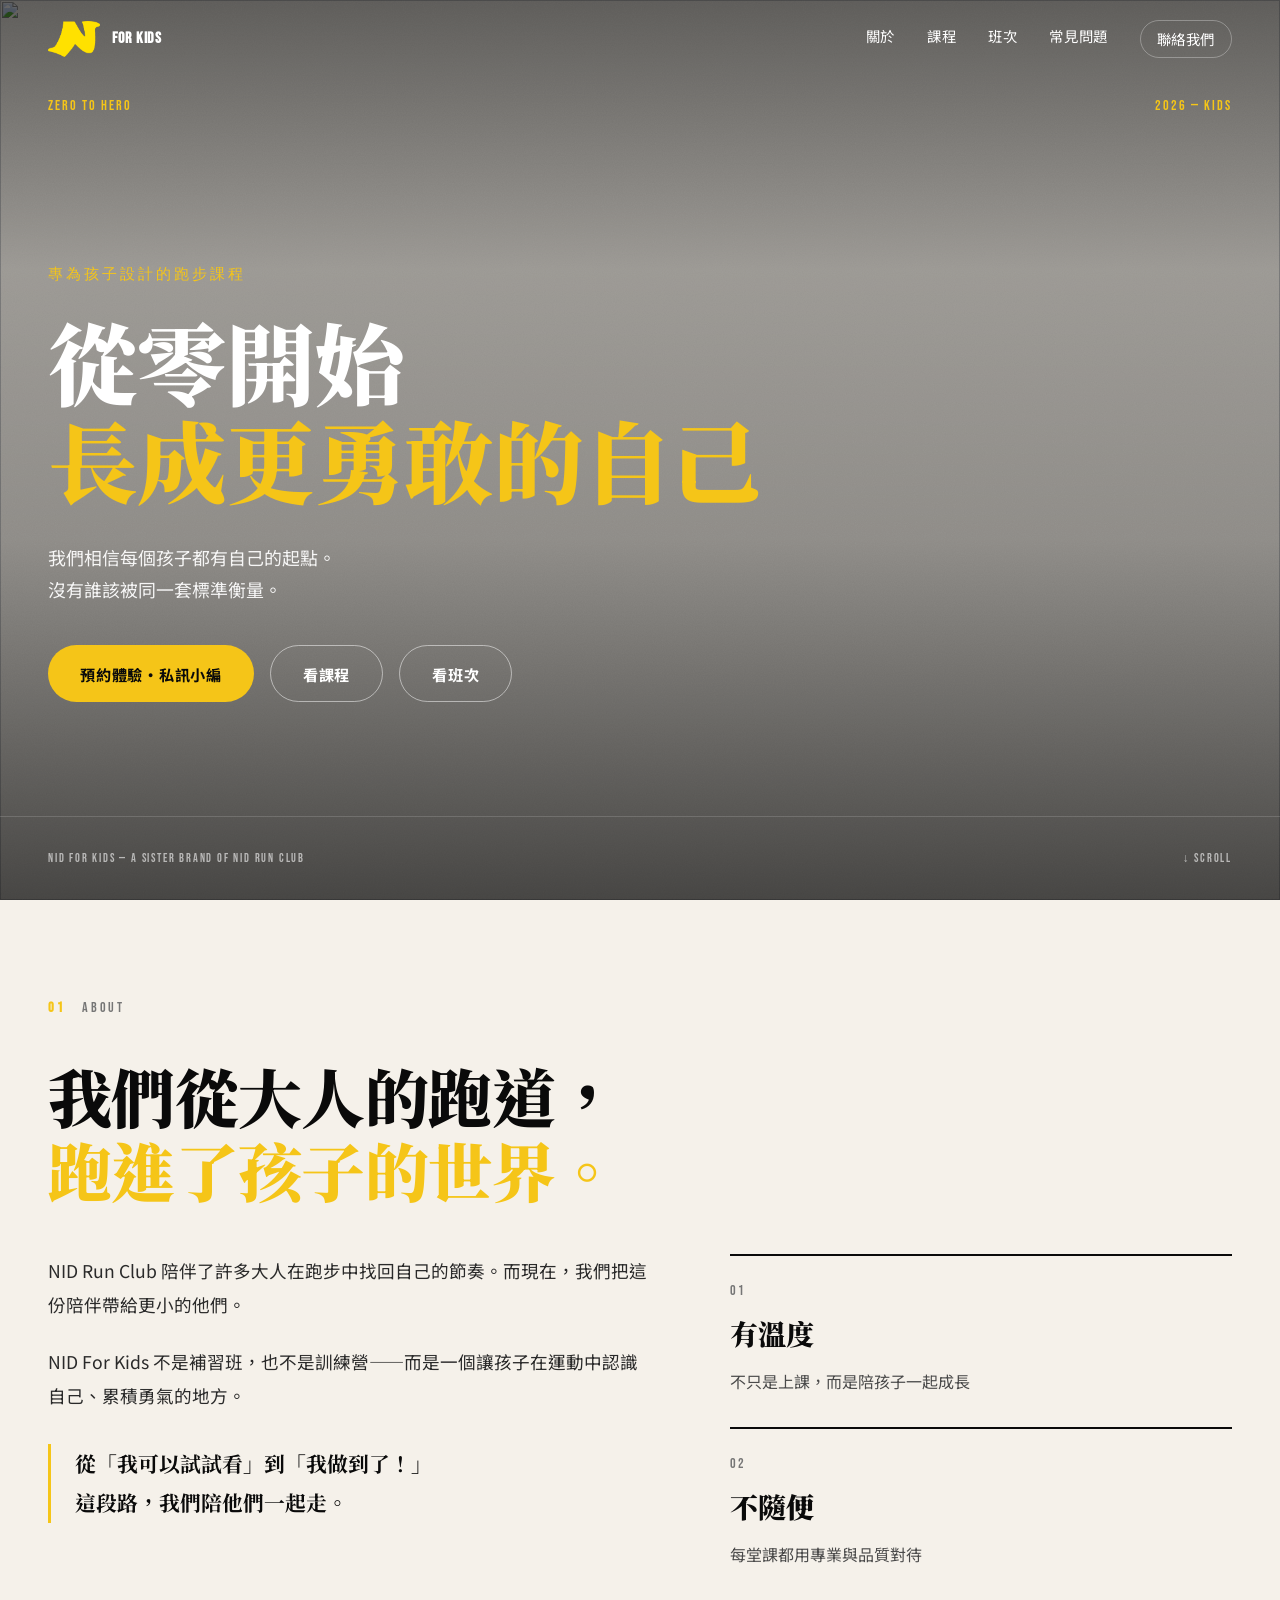
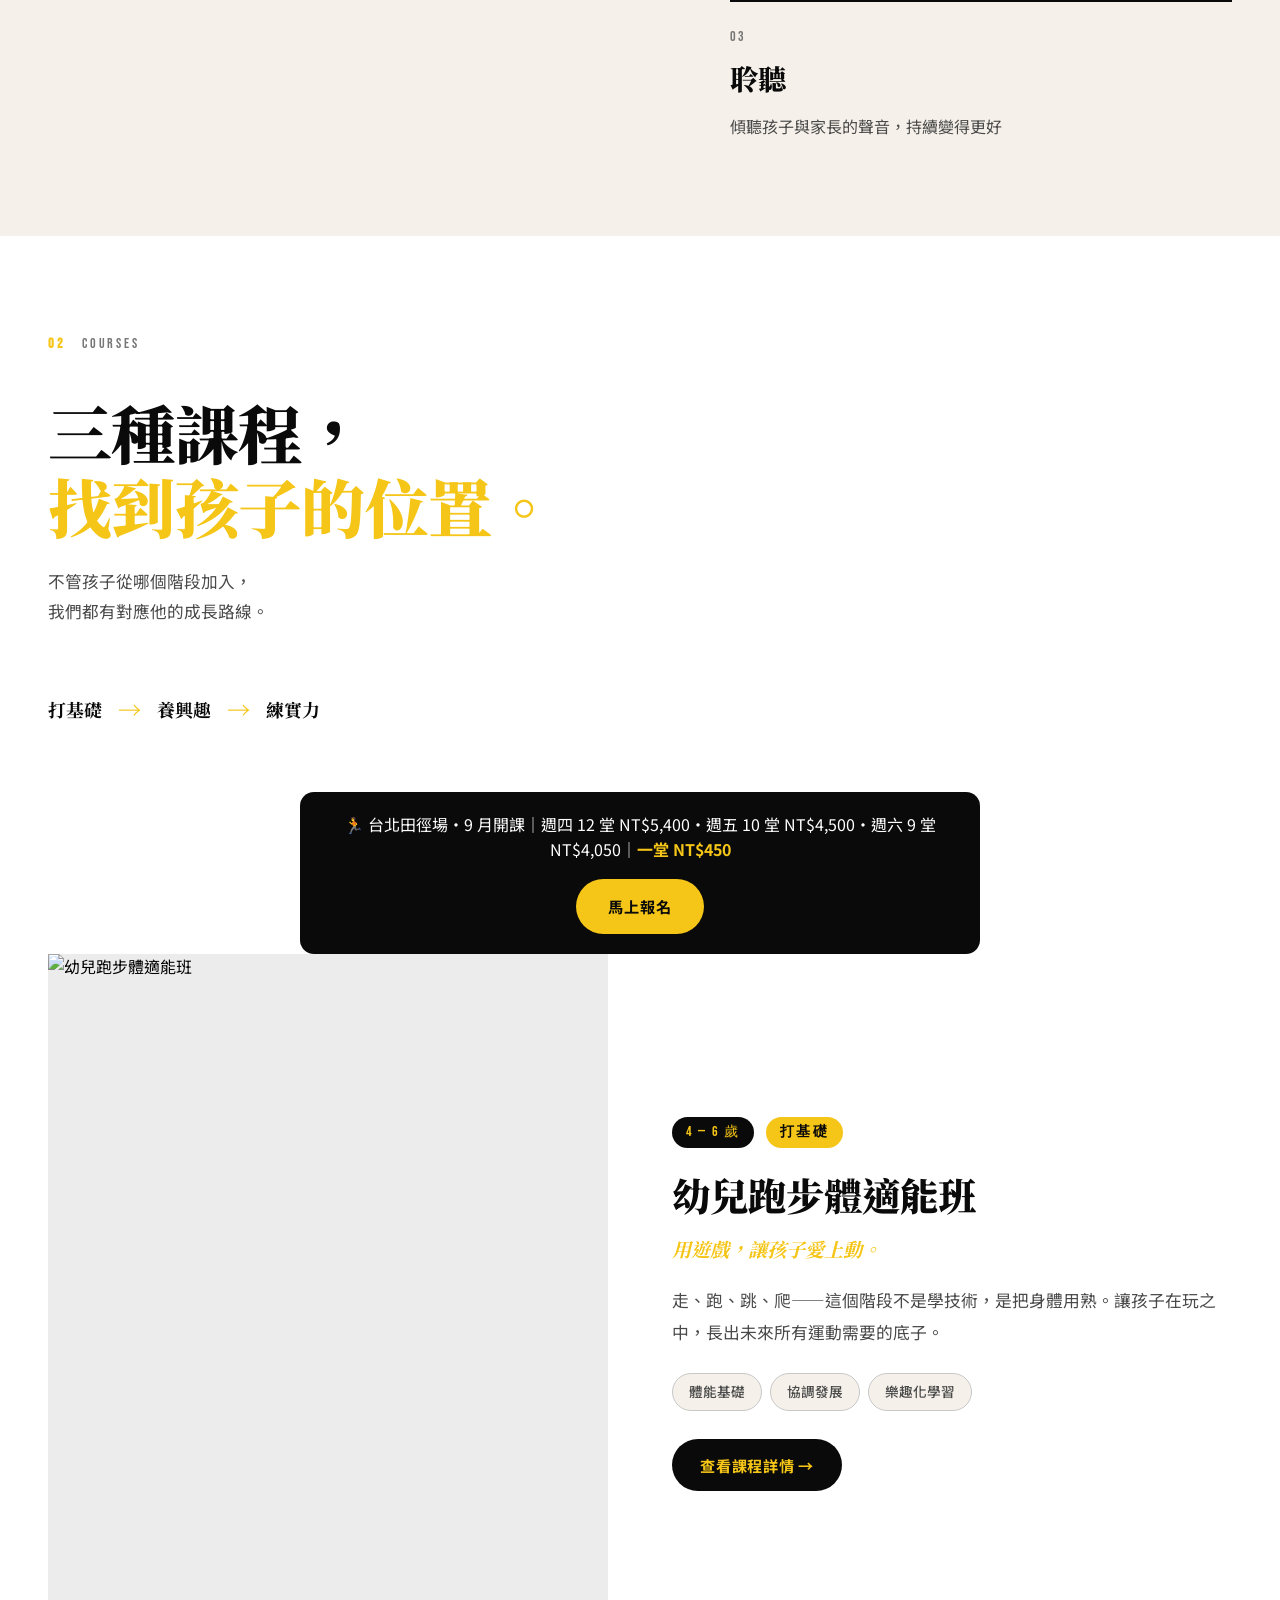
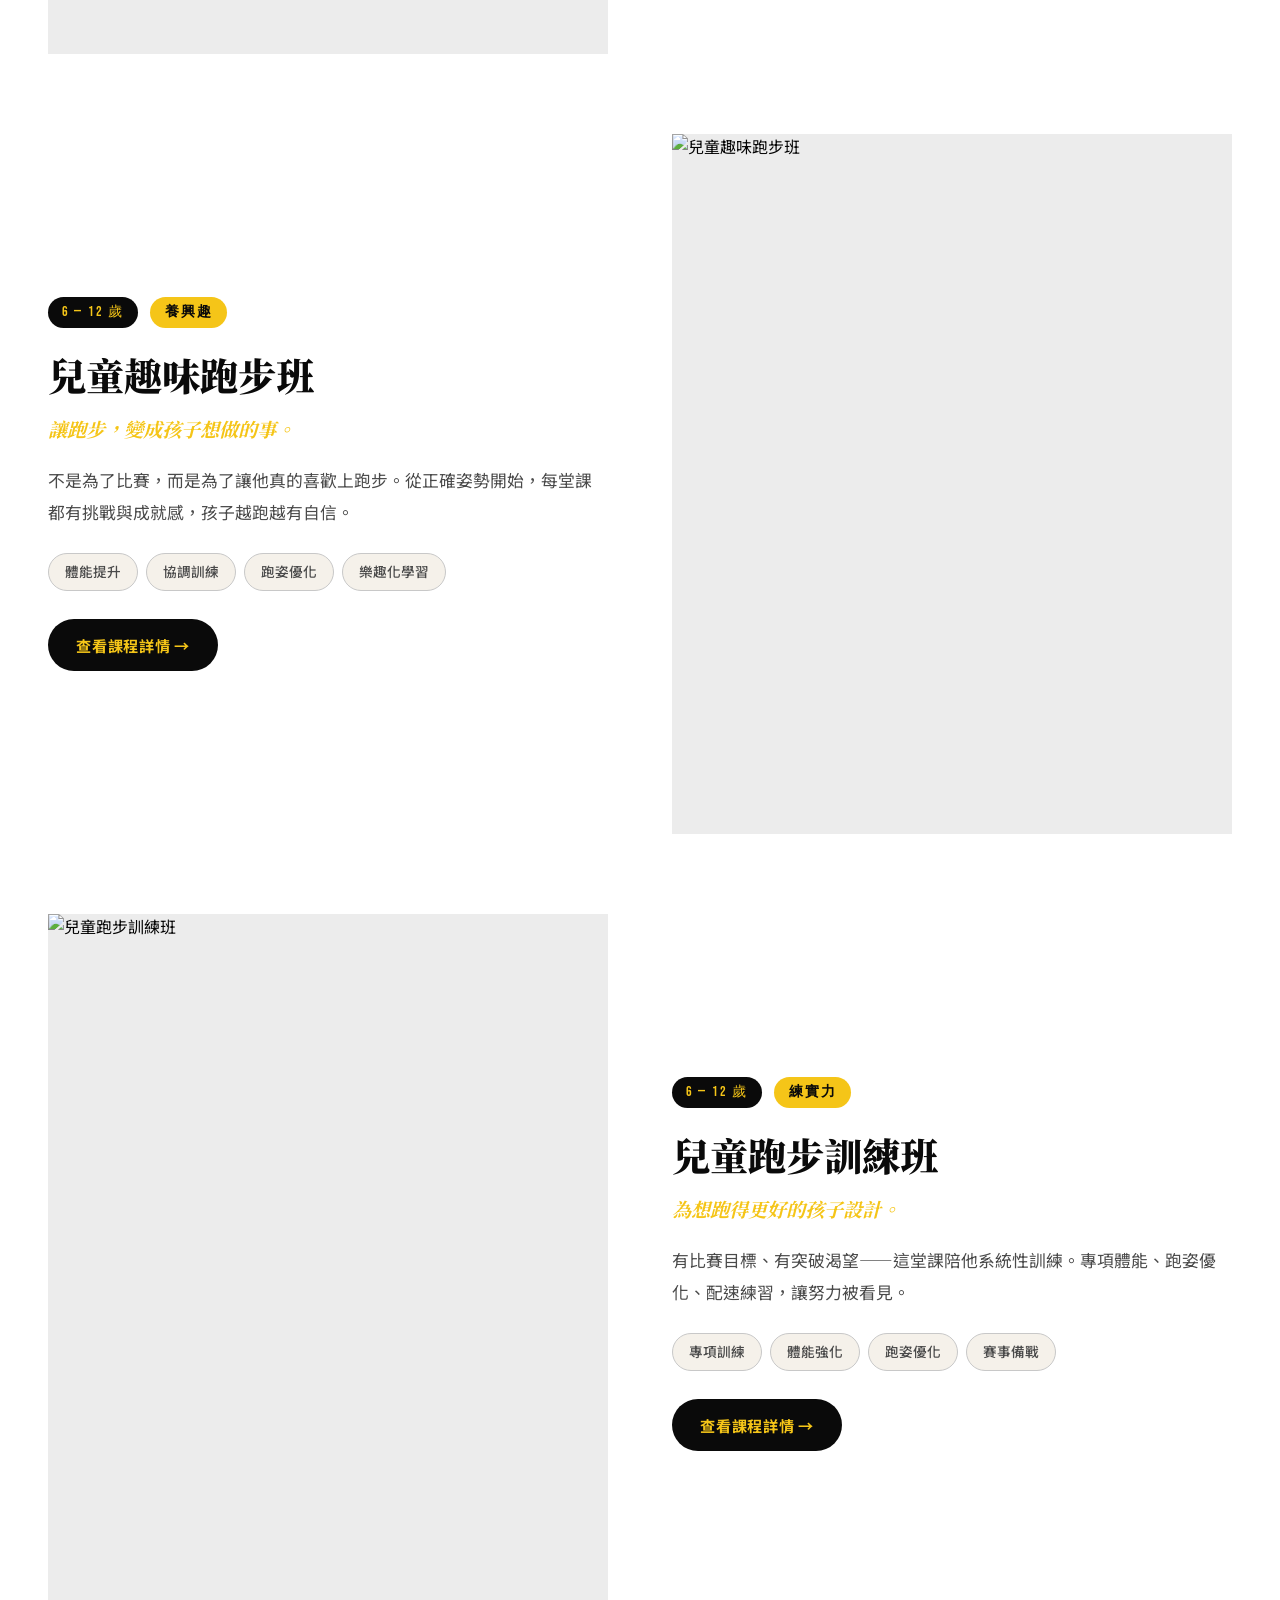
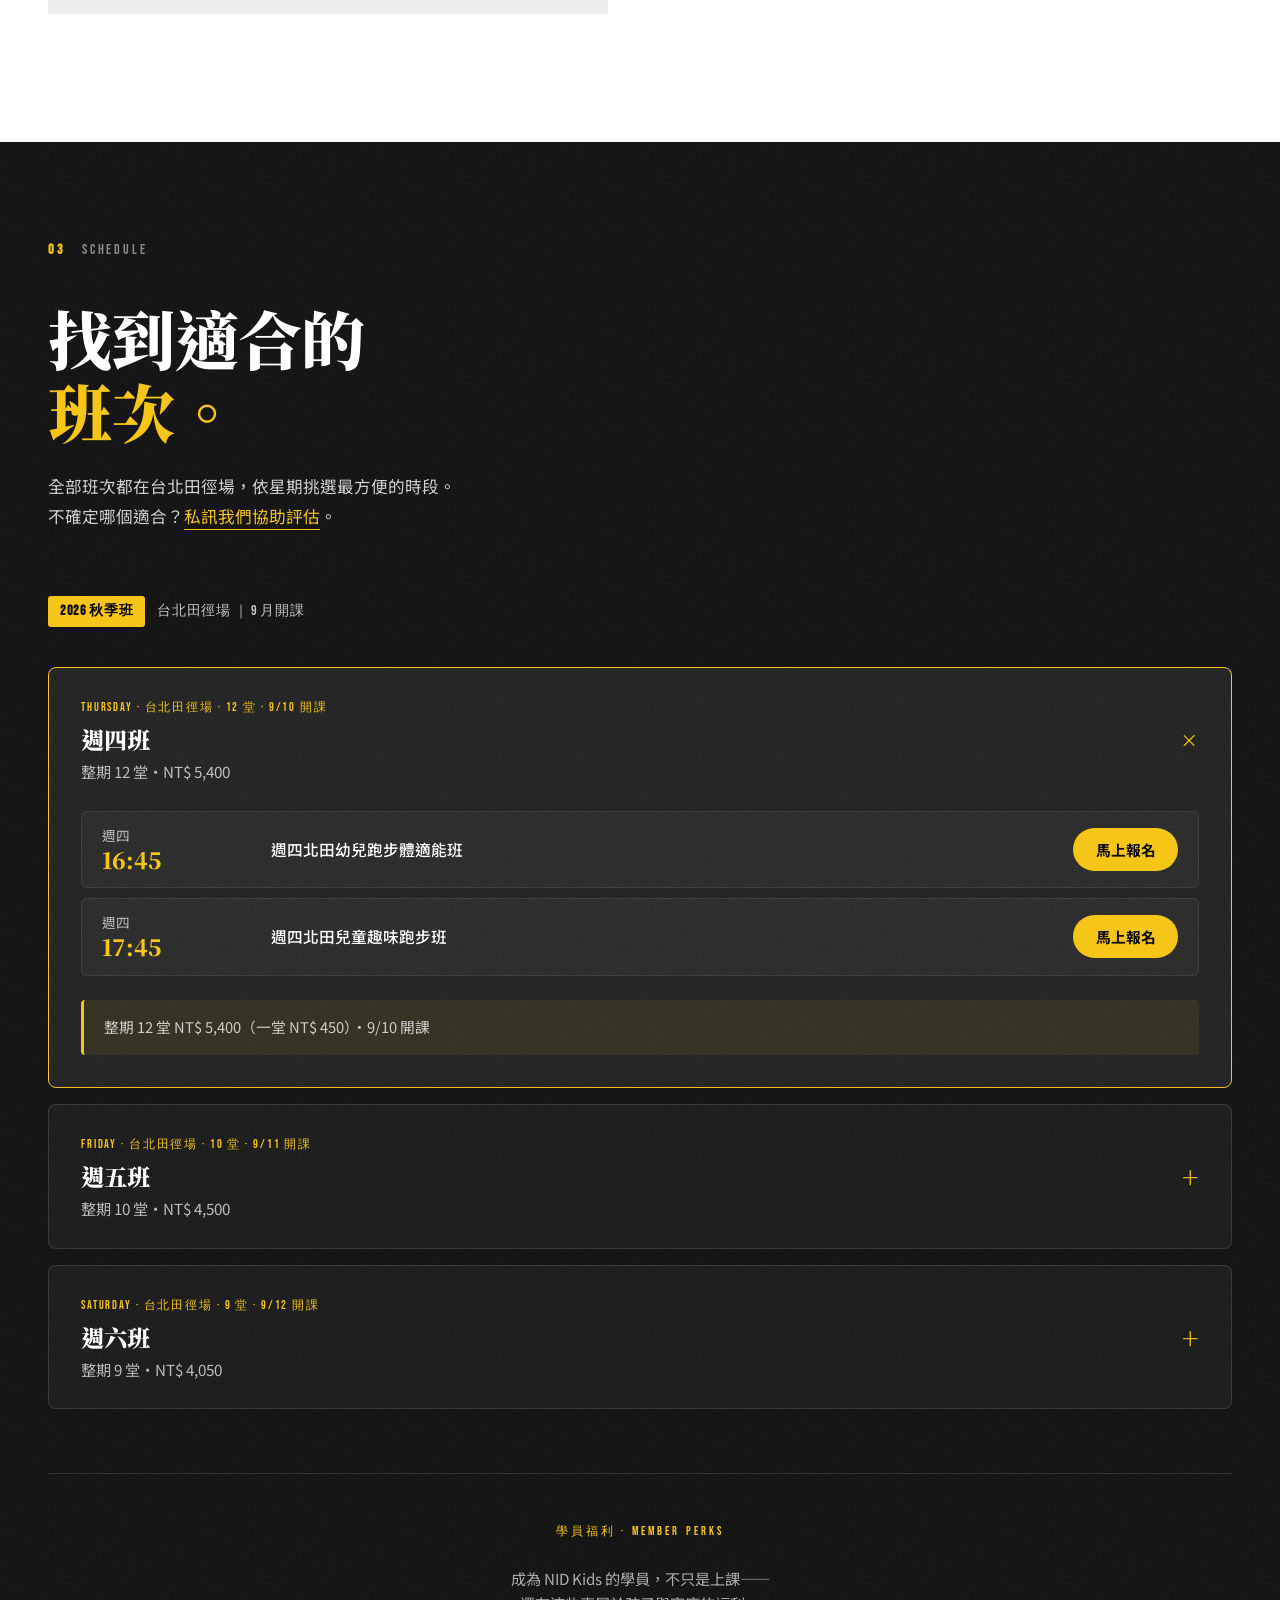
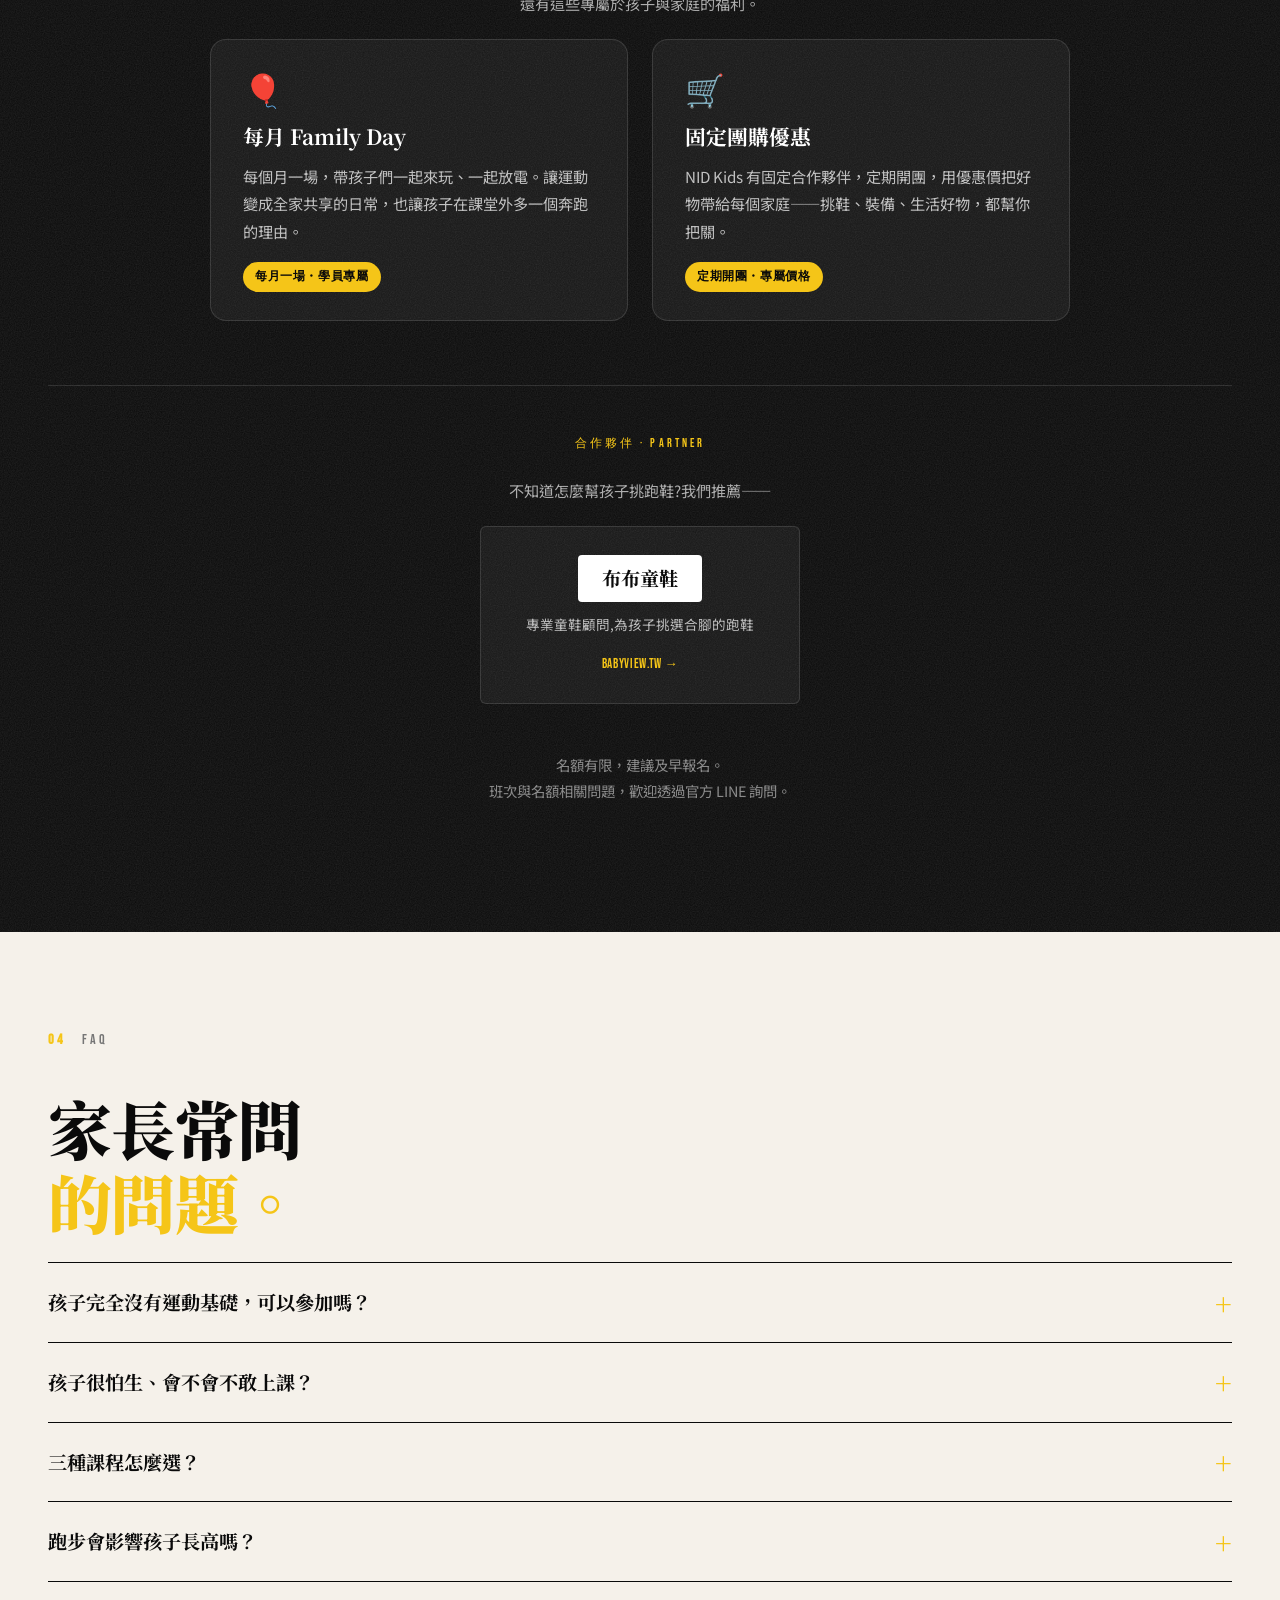
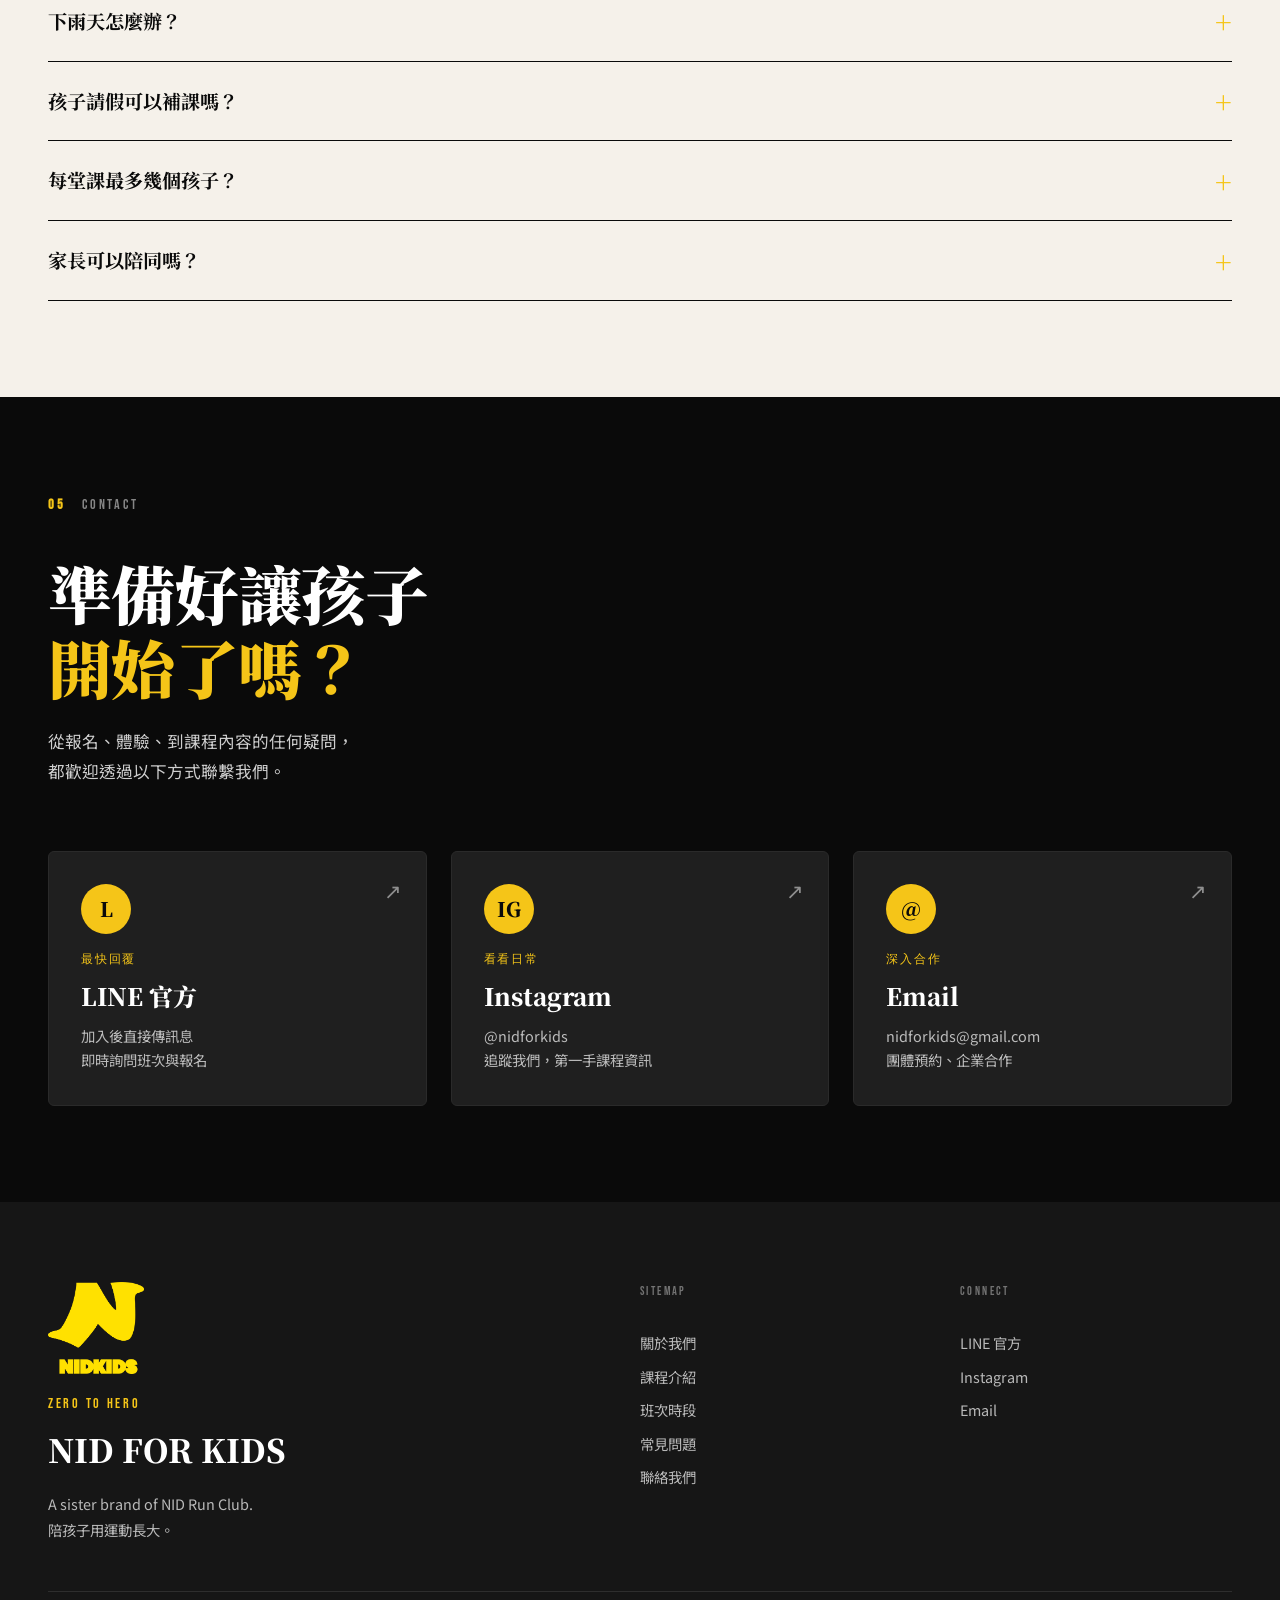
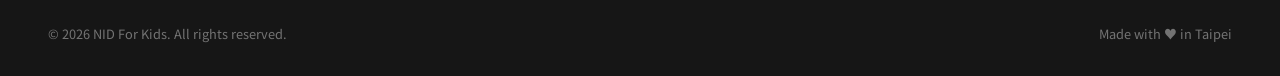
==== index.html @ 5eeb0043 "Add files via upload" ====
<!DOCTYPE html>
<html lang="zh-Hant">
<head>
  <meta charset="UTF-8">
  <meta name="viewport" content="width=device-width, initial-scale=1.0">
  <meta name="description" content="NID For Kids｜專為孩子設計的兒童跑步課程，由專業跑步團隊打造，陪孩子建立自信、突破自我。Zero to Hero，從零開始，長成更勇敢的自己。">
  <title>NID For Kids｜兒童跑步課程</title>
  <!-- Favicon -->
  <link rel="icon" href="assets/favicon.ico" sizes="any">
  <link rel="icon" type="image/png" sizes="32x32" href="assets/favicon-32.png">
  <link rel="icon" type="image/png" sizes="16x16" href="assets/favicon-16.png">
  <link rel="apple-touch-icon" href="assets/apple-touch-icon.png">


  <!-- Open Graph -->
  <meta property="og:title" content="NID For Kids｜兒童跑步課程">
  <meta property="og:description" content="Zero to Hero，從零開始，長成更勇敢的自己。">
  <meta property="og:type" content="website">

  <!-- Fonts: Noto Serif TC for editorial headlines + Noto Sans TC for body -->
  <link rel="preconnect" href="https://fonts.googleapis.com">
  <link rel="preconnect" href="https://fonts.gstatic.com" crossorigin>
  <link href="https://fonts.googleapis.com/css2?family=Noto+Sans+TC:wght@400;500;700;900&family=Noto+Serif+TC:wght@600;700;900&family=Bebas+Neue&display=swap" rel="stylesheet">

  <link rel="stylesheet" href="style.css">
</head>
<body>

  <!-- ============= NAV ============= -->
  <nav class="nav">
    <div class="nav-inner">
      <a href="#top" class="nav-logo">
        <img src="assets/logo-nid-icon.png" alt="NID For Kids" class="nav-logo-img" loading="lazy">
        <span class="nav-name">For Kids</span>
      </a>
      <div class="nav-links">
        <a href="#about">關於</a>
        <a href="#courses">課程</a>
        <a href="#schedule">班次</a>
        <a href="#faq">常見問題</a>
        <a href="#contact" class="nav-cta">聯絡我們</a>
      </div>
      <button class="nav-toggle" aria-label="menu">
        <span></span><span></span><span></span>
      </button>
    </div>
  </nav>

  <!-- ============= HERO ============= -->
  <header class="hero" id="top">
    <div class="hero-bg">
      <img src="assets/hero-1.jpg" alt="" class="hero-img active" loading="eager">
    </div>
    <div class="hero-overlay"></div>
    <div class="hero-grain"></div>

    <div class="hero-meta">
      <span class="meta-left">ZERO TO HERO</span>
      <span class="meta-right">2026 — KIDS</span>
    </div>

    <div class="hero-content">
      <p class="eyebrow">專為孩子設計的跑步課程</p>
      <h1 class="hero-title">
        <span class="title-cn">從零開始</span>
        <span class="title-cn yellow">長成更勇敢的自己</span>
      </h1>
      <p class="hero-sub">我們相信每個孩子都有自己的起點。<br>沒有誰該被同一套標準衡量。</p>
      <div class="hero-actions">
        <a href="https://lin.ee/PbnzLWp" target="_blank" rel="noopener" class="btn btn-yellow">預約體驗・私訊小編</a>
        <a href="#courses" class="btn btn-outline">看課程</a>
        <a href="#schedule" class="btn btn-outline">看班次</a>
      </div>
    </div>

    <div class="hero-foot">
      <span class="hero-foot-left">NID FOR KIDS — A SISTER BRAND OF NID RUN CLUB</span>
      <span class="hero-foot-right">↓ SCROLL</span>
    </div>
  </header>

  <!-- ============= ABOUT ============= -->
  <section class="section about" id="about">
    <div class="container">
      <div class="section-head">
        <span class="section-num">01</span>
        <span class="section-label">ABOUT</span>
      </div>

      <h2 class="section-title">
        我們從大人的跑道，<br>
        <span class="yellow">跑進了孩子的世界。</span>
      </h2>

      <div class="about-grid">
        <div class="about-text">
          <p>NID Run Club 陪伴了許多大人在跑步中找回自己的節奏。而現在，我們把這份陪伴帶給更小的他們。</p>
          <p>NID For Kids 不是補習班，也不是訓練營——而是一個讓孩子在運動中認識自己、累積勇氣的地方。</p>
          <p class="about-emphasis">從「我可以試試看」到「我做到了！」<br>這段路，我們陪他們一起走。</p>
        </div>

        <div class="values">
          <div class="value-item">
            <span class="value-num">01</span>
            <h3>有溫度</h3>
            <p>不只是上課，而是陪孩子一起成長</p>
          </div>
          <div class="value-item">
            <span class="value-num">02</span>
            <h3>不隨便</h3>
            <p>每堂課都用專業與品質對待</p>
          </div>
          <div class="value-item">
            <span class="value-num">03</span>
            <h3>聆聽</h3>
            <p>傾聽孩子與家長的聲音，持續變得更好</p>
          </div>
        </div>
      </div>
    </div>
  </section>

  <!-- ============= COURSES ============= -->
  <section class="section courses" id="courses">
    <div class="container">
      <div class="section-head">
        <span class="section-num">02</span>
        <span class="section-label">COURSES</span>
      </div>

      <h2 class="section-title">
        三種課程，<br>
        <span class="yellow">找到孩子的位置。</span>
      </h2>

      <p class="section-lead">不管孩子從哪個階段加入，<br>我們都有對應他的成長路線。</p>

      <div class="path-arrows">
        <span>打基礎</span>
        <span class="arrow">→</span>
        <span>養興趣</span>
        <span class="arrow">→</span>
        <span>練實力</span>
      </div>

      <!-- 體驗課 CTA 橫幅（6/13 後由 script.js 自動隱藏） -->
      <div class="trial-banner" style="display:flex;flex-wrap:wrap;align-items:center;justify-content:center;gap:1rem;margin:2rem auto 0;padding:1.25rem 1.5rem;max-width:680px;background:var(--black);border-radius:14px;text-align:center;">
        <span style="color:#fff;font-size:1rem;line-height:1.6;">🏃 台北田徑場・9 月開課｜週四 12 堂 NT$5,400・週五 10 堂 NT$4,500・週六 9 堂 NT$4,050｜<strong style="color:var(--yellow);">一堂 NT$450</strong></span>
        <a href="https://www.surveycake.com/s/YXOoV" target="_blank" rel="noopener" class="btn btn-yellow enroll-cta" style="white-space:nowrap;">馬上報名</a>
      </div>

      <!-- Course list will be loaded from Sheets, with fallback static content -->
      <div class="course-list" id="course-list">
        <!-- 動態載入。以下是 fallback content，Sheets 未載入時顯示 -->

        <article class="course-card">
          <div class="course-card-img">
            <img src="assets/hero-3.jpg" alt="幼兒跑步體適能班" loading="lazy">
          </div>
          <div class="course-card-body">
            <div class="course-tag-row">
              <span class="course-tag">4 — 6 歲</span>
              <span class="course-pillar">打基礎</span>
            </div>
            <h3 class="course-name">幼兒跑步體適能班</h3>
            <p class="course-tagline">用遊戲，讓孩子愛上動。</p>
            <p class="course-desc">走、跑、跳、爬——這個階段不是學技術，是把身體用熟。讓孩子在玩之中，長出未來所有運動需要的底子。</p>
            <ul class="course-features">
              <li>體能基礎</li>
              <li>協調發展</li>
              <li>樂趣化學習</li>
            </ul>
            <a href="courses/kids-fitness.html" class="course-link">查看課程詳情 →</a>
          </div>
        </article>

        <article class="course-card">
          <div class="course-card-img">
            <img src="assets/hero-1.jpg" alt="兒童趣味跑步班" loading="lazy">
          </div>
          <div class="course-card-body">
            <div class="course-tag-row">
              <span class="course-tag">6 — 12 歲</span>
              <span class="course-pillar">養興趣</span>
            </div>
            <h3 class="course-name">兒童趣味跑步班</h3>
            <p class="course-tagline">讓跑步，變成孩子想做的事。</p>
            <p class="course-desc">不是為了比賽，而是為了讓他真的喜歡上跑步。從正確姿勢開始，每堂課都有挑戰與成就感，孩子越跑越有自信。</p>
            <ul class="course-features">
              <li>體能提升</li>
              <li>協調訓練</li>
              <li>跑姿優化</li>
              <li>樂趣化學習</li>
            </ul>
            <a href="courses/kids-running-fun.html" class="course-link">查看課程詳情 →</a>
          </div>
        </article>

        <article class="course-card">
          <div class="course-card-img">
            <img src="assets/hero-4.jpg" alt="兒童跑步訓練班" loading="lazy">
          </div>
          <div class="course-card-body">
            <div class="course-tag-row">
              <span class="course-tag">6 — 12 歲</span>
              <span class="course-pillar">練實力</span>
            </div>
            <h3 class="course-name">兒童跑步訓練班</h3>
            <p class="course-tagline">為想跑得更好的孩子設計。</p>
            <p class="course-desc">有比賽目標、有突破渴望——這堂課陪他系統性訓練。專項體能、跑姿優化、配速練習，讓努力被看見。</p>
            <ul class="course-features">
              <li>專項訓練</li>
              <li>體能強化</li>
              <li>跑姿優化</li>
              <li>賽事備戰</li>
            </ul>
            <a href="courses/kids-running-train.html" class="course-link">查看課程詳情 →</a>
          </div>
        </article>
      </div>
    </div>
  </section>

  <!-- ============= SCHEDULE ============= -->
  <section class="section schedule" id="schedule">
    <div class="container">
      <div class="section-head light">
        <span class="section-num">03</span>
        <span class="section-label">SCHEDULE</span>
      </div>

      <h2 class="section-title light">
        找到適合的<br>
        <span class="yellow">班次。</span>
      </h2>

      <p class="section-lead light">全部班次都在台北田徑場，依星期挑選最方便的時段。<br>不確定哪個適合？<a href="#contact" class="inline-link">私訊我們協助評估</a>。</p>

      <!-- 期程資訊 -->
      <p class="schedule-period">
        <span class="period-badge">2026 秋季班</span>
        <span class="period-text">台北田徑場 ｜ 9 月開課</span>
      </p>

      <!-- 班次卡片：按星期分（預設展開第一張） -->
      <div class="course-tabs" id="course-tabs">

        <!-- 卡片 1: 週四 -->
        <div class="course-tab is-open" data-course="thu">
          <button class="course-tab-head" type="button" aria-expanded="true">
            <div class="course-tab-info">
              <span class="course-tab-tag">Thursday · 台北田徑場 · 12 堂 · 9/10 開課</span>
              <h3 class="course-tab-name">週四班</h3>
              <p class="course-tab-desc">整期 12 堂・NT$ 5,400</p>
            </div>
            <span class="course-tab-icon" aria-hidden="true">+</span>
          </button>
          <div class="course-tab-body">
            <ul class="schedule-rows">
              <li class="schedule-row">
                <div class="sr-time">
                  <span class="sr-day">週四</span>
                  <span class="sr-hour">16:45</span>
                </div>
                <div class="sr-loc">週四北田幼兒跑步體適能班</div>
                <div class="sr-meta"><span class="sr-spots"></span></div>
                <a class="sr-cta enroll-cta" href="https://www.surveycake.com/s/YXOoV" target="_blank" rel="noopener">馬上報名</a>
              </li>
              <li class="schedule-row">
                <div class="sr-time">
                  <span class="sr-day">週四</span>
                  <span class="sr-hour">17:45</span>
                </div>
                <div class="sr-loc">週四北田兒童趣味跑步班</div>
                <div class="sr-meta"><span class="sr-spots"></span></div>
                <a class="sr-cta enroll-cta" href="https://www.surveycake.com/s/YXOoV" target="_blank" rel="noopener">馬上報名</a>
              </li>
            </ul>
            <div class="course-tab-price">
              <span class="price-line">整期 12 堂 NT$ 5,400（一堂 NT$ 450）・9/10 開課</span>
            </div>
          </div>
        </div>

        <!-- 卡片 2: 週五 -->
        <div class="course-tab" data-course="fri">
          <button class="course-tab-head" type="button" aria-expanded="false">
            <div class="course-tab-info">
              <span class="course-tab-tag">Friday · 台北田徑場 · 10 堂 · 9/11 開課</span>
              <h3 class="course-tab-name">週五班</h3>
              <p class="course-tab-desc">整期 10 堂・NT$ 4,500</p>
            </div>
            <span class="course-tab-icon" aria-hidden="true">+</span>
          </button>
          <div class="course-tab-body">
            <ul class="schedule-rows">
              <li class="schedule-row">
                <div class="sr-time">
                  <span class="sr-day">週五</span>
                  <span class="sr-hour">16:45</span>
                </div>
                <div class="sr-loc">週五北田幼兒跑步體適能班</div>
                <div class="sr-meta"><span class="sr-spots"></span></div>
                <a class="sr-cta enroll-cta" href="https://www.surveycake.com/s/YXOoV" target="_blank" rel="noopener">馬上報名</a>
              </li>
              <li class="schedule-row">
                <div class="sr-time">
                  <span class="sr-day">週五</span>
                  <span class="sr-hour">17:45</span>
                </div>
                <div class="sr-loc">週五北田兒童趣味跑步班</div>
                <div class="sr-meta"><span class="sr-spots"></span></div>
                <a class="sr-cta enroll-cta" href="https://www.surveycake.com/s/YXOoV" target="_blank" rel="noopener">馬上報名</a>
              </li>
              <li class="schedule-row">
                <div class="sr-time">
                  <span class="sr-day">週五</span>
                  <span class="sr-hour">18:45</span>
                </div>
                <div class="sr-loc">週五北田兒童趣味跑步班</div>
                <div class="sr-meta"><span class="sr-spots"></span></div>
                <a class="sr-cta enroll-cta" href="https://www.surveycake.com/s/YXOoV" target="_blank" rel="noopener">馬上報名</a>
              </li>
            </ul>
            <div class="course-tab-price">
              <span class="price-line">整期 10 堂 NT$ 4,500（一堂 NT$ 450）・9/11 開課</span>
            </div>
          </div>
        </div>

        <!-- 卡片 3: 週六 -->
        <div class="course-tab" data-course="sat">
          <button class="course-tab-head" type="button" aria-expanded="false">
            <div class="course-tab-info">
              <span class="course-tab-tag">Saturday · 台北田徑場 · 9 堂 · 9/12 開課</span>
              <h3 class="course-tab-name">週六班</h3>
              <p class="course-tab-desc">整期 9 堂・NT$ 4,050</p>
            </div>
            <span class="course-tab-icon" aria-hidden="true">+</span>
          </button>
          <div class="course-tab-body">
            <ul class="schedule-rows">
              <li class="schedule-row">
                <div class="sr-time">
                  <span class="sr-day">週六</span>
                  <span class="sr-hour">07:15</span>
                </div>
                <div class="sr-loc">週六北田兒童跑步訓練班</div>
                <div class="sr-meta"><span class="sr-spots"></span></div>
                <a class="sr-cta enroll-cta" href="https://www.surveycake.com/s/YXOoV" target="_blank" rel="noopener">馬上報名</a>
              </li>
              <li class="schedule-row">
                <div class="sr-time">
                  <span class="sr-day">週六</span>
                  <span class="sr-hour">09:00</span>
                </div>
                <div class="sr-loc">週六北田幼兒跑步體適能班</div>
                <div class="sr-meta"><span class="sr-spots"></span></div>
                <a class="sr-cta enroll-cta" href="https://www.surveycake.com/s/YXOoV" target="_blank" rel="noopener">馬上報名</a>
              </li>
              <li class="schedule-row">
                <div class="sr-time">
                  <span class="sr-day">週六</span>
                  <span class="sr-hour">10:00</span>
                </div>
                <div class="sr-loc">週六北田兒童趣味跑步班</div>
                <div class="sr-meta"><span class="sr-spots"></span></div>
                <a class="sr-cta enroll-cta" href="https://www.surveycake.com/s/YXOoV" target="_blank" rel="noopener">馬上報名</a>
              </li>
            </ul>
            <div class="course-tab-price">
              <span class="price-line">整期 9 堂 NT$ 4,050（一堂 NT$ 450）・9/12 開課</span>
            </div>
          </div>
        </div>

      </div>

      <!-- 學員福利 (MEMBER PERKS) -->
      <div class="perks-strip">
        <p class="partners-label" style="color:var(--yellow);">學員福利 · MEMBER PERKS</p>
        <p class="partners-intro">成為 NID Kids 的學員，不只是上課——<br>還有這些專屬於孩子與家庭的福利。</p>
        <div class="perks-list">
          <div class="perk-card">
            <span class="perk-icon" aria-hidden="true">🎈</span>
            <h3 class="perk-name">每月 Family Day</h3>
            <p class="perk-desc">每個月一場，帶孩子們一起來玩、一起放電。讓運動變成全家共享的日常，也讓孩子在課堂外多一個奔跑的理由。</p>
            <span class="perk-tag">每月一場・學員專屬</span>
          </div>
          <div class="perk-card">
            <span class="perk-icon" aria-hidden="true">🛒</span>
            <h3 class="perk-name">固定團購優惠</h3>
            <p class="perk-desc">NID Kids 有固定合作夥伴，定期開團，用優惠價把好物帶給每個家庭——挑鞋、裝備、生活好物，都幫你把關。</p>
            <span class="perk-tag">定期開團・專屬價格</span>
          </div>
        </div>
      </div>

      <div class="partners-strip partners-strip-dark">
        <p class="partners-label">合作夥伴 · PARTNER</p>
        <p class="partners-intro">不知道怎麼幫孩子挑跑鞋?我們推薦——</p>
        <div class="partners-list">
          <a href="https://babyview.tw/" target="_blank" rel="noopener noreferrer" class="partner-card">
            <img class="partner-logo" src="https://babyview.tw/image/catalog/LOGO/2311-topLOGO01.png" alt="布布童鞋" loading="lazy" onerror="this.style.display='none';this.nextElementSibling.style.display='block';">
            <span class="partner-name-fallback" style="display:none;">布布童鞋</span>
            <span class="partner-desc">專業童鞋顧問,為孩子挑選合腳的跑鞋</span>
            <span class="partner-link">babyview.tw →</span>
          </a>
        </div>
      </div>

      <p class="schedule-footnote">
        名額有限，建議及早報名。<br>
        班次與名額相關問題，歡迎透過官方 LINE 詢問。
      </p>


    </div>
  </section>

  <!-- ============= FAQ ============= -->
  <section class="section faq" id="faq">
    <div class="container">
      <div class="section-head">
        <span class="section-num">04</span>
        <span class="section-label">FAQ</span>
      </div>

      <h2 class="section-title">
        家長常問<br>
        <span class="yellow">的問題。</span>
      </h2>

      <div class="faq-list">
        <details class="faq-item">
          <summary>孩子完全沒有運動基礎，可以參加嗎？</summary>
          <div class="faq-answer">
            <p>完全可以。我們的「幼兒跑步體適能」與「趣味跑步班」都是從零開始設計，第一堂課不會要求任何能力，重點是讓孩子先喜歡上動。</p>
          </div>
        </details>

        <details class="faq-item">
          <summary>孩子很怕生、會不會不敢上課？</summary>
          <div class="faq-answer">
            <p>我們有教練專門關注新加入的孩子，前 2-3 堂課會花更多時間讓他融入團體。如果擔心，可以先預約免費體驗。</p>
          </div>
        </details>

        <details class="faq-item">
          <summary>三種課程怎麼選？</summary>
          <div class="faq-answer">
            <p>簡單來說：<br>
            <strong>幼兒跑步體適能（4-6 歲）</strong>｜打基礎，培養運動感<br>
            <strong>趣味跑步班（6-12 歲）</strong>｜養興趣，建立習慣<br>
            <strong>跑步訓練班（6-12 歲）</strong>｜練實力，有賽事目標<br>
            不確定的話，建議從趣味跑步班開始，或直接私訊我們協助評估。</p>
          </div>
        </details>

        <details class="faq-item">
          <summary>跑步會影響孩子長高嗎？</summary>
          <div class="faq-answer">
            <p>適度跑步反而能刺激骨骼生長板、促進生長激素分泌。真正影響發育的是過量訓練與營養不足，而我們的課程都依照年齡設計合適的運動強度。</p>
          </div>
        </details>

        <details class="faq-item">
          <summary>下雨天怎麼辦？</summary>
          <div class="faq-answer">
            <p>下雨天會照常上課，課程內容會依照場地狀況調整(例如改在遮蔽區進行體能或核心訓練)。<br>
            <strong>除非政府公告停班停課</strong>(如颱風假),才會停課並擇期補課。<br>
            如有臨時異動,我們會在當天透過 LINE 通知。</p>
          </div>
        </details>

        <details class="faq-item">
          <summary>孩子請假可以補課嗎？</summary>
          <div class="faq-answer">
            <p>可以。只要在上課前向我們請假，就能補到本期其他同類型班次，不讓您的學費白費。為確保每位孩子都補得到，補課需符合以下條件：<br>
            ・需<strong>事先請假</strong>，當天無故缺席恕無法補課<br>
            ・補課需於<strong>該班最後一堂課前</strong>完成<br>
            ・每位學員本期最多補 <strong>6 堂</strong><br>
            請假與補課皆可透過 LINE 官方帳號安排，我們會協助您找到合適的班次。</p>
          </div>
        </details>

        <details class="faq-item">
          <summary>每堂課最多幾個孩子？</summary>
          <div class="faq-answer">
            <p>我們刻意把人數壓低,讓每個孩子都能被教練看見：<br>
            <strong>幼兒跑步體適能班(4-6 歲)</strong>｜最多 6 人<br>
            <strong>兒童趣味跑步班(6-12 歲)</strong>｜最多 10 人<br>
            <strong>兒童跑步訓練班(6-12 歲)</strong>｜最多 20 人(2 位教練協同帶班)<br>
            滿班後新名額需等下一期。</p>
          </div>
        </details>

        <details class="faq-item">
          <summary>家長可以陪同嗎？</summary>
          <div class="faq-answer">
            <p>可以在場邊觀察，但建議讓孩子自己上課，培養獨立性。新生剛開始可酌情陪同前 1-2 堂。</p>
          </div>
        </details>
      </div>
    </div>
  </section>

  <!-- ============= CONTACT ============= -->
  <section class="section contact" id="contact">
    <div class="container">
      <div class="section-head light">
        <span class="section-num">05</span>
        <span class="section-label">CONTACT</span>
      </div>

      <h2 class="section-title light">
        準備好讓孩子<br>
        <span class="yellow">開始了嗎？</span>
      </h2>

      <p class="section-lead light">
        從報名、體驗、到課程內容的任何疑問，<br>都歡迎透過以下方式聯繫我們。
      </p>

      <div class="contact-grid">
        <a href="https://lin.ee/PbnzLWp" target="_blank" rel="noopener" class="contact-card">
          <div class="contact-icon">L</div>
          <div class="contact-body">
            <span class="contact-label">最快回覆</span>
            <h3>LINE 官方</h3>
            <p>加入後直接傳訊息<br>即時詢問班次與報名</p>
          </div>
          <span class="contact-arrow">↗</span>
        </a>

        <a href="https://www.instagram.com/nidforkids" target="_blank" rel="noopener" class="contact-card">
          <div class="contact-icon">IG</div>
          <div class="contact-body">
            <span class="contact-label">看看日常</span>
            <h3>Instagram</h3>
            <p>@nidforkids<br>追蹤我們，第一手課程資訊</p>
          </div>
          <span class="contact-arrow">↗</span>
        </a>

        <a href="mailto:nidforkids@gmail.com" class="contact-card">
          <div class="contact-icon">@</div>
          <div class="contact-body">
            <span class="contact-label">深入合作</span>
            <h3>Email</h3>
            <p>nidforkids@gmail.com<br>團體預約、企業合作</p>
          </div>
          <span class="contact-arrow">↗</span>
        </a>
      </div>
    </div>
  </section>

  <!-- ============= FOOTER ============= -->
  <footer class="footer">
    <div class="container">
      <div class="footer-grid">
        <div class="footer-brand">
          <img class="footer-logo-img" src="assets/logo-nid-full.png" alt="NID KIDS" loading="lazy">
          <p class="footer-tagline">ZERO TO HERO</p>
          <p class="footer-name">NID FOR KIDS</p>
          <p class="footer-desc">A sister brand of NID Run Club.<br>陪孩子用運動長大。</p>
        </div>

        <div class="footer-links">
          <p class="footer-h">SITEMAP</p>
          <a href="#about">關於我們</a>
          <a href="#courses">課程介紹</a>
          <a href="#schedule">班次時段</a>
          <a href="#faq">常見問題</a>
          <a href="#contact">聯絡我們</a>
        </div>

        <div class="footer-links">
          <p class="footer-h">CONNECT</p>
          <a href="https://lin.ee/PbnzLWp" target="_blank" rel="noopener">LINE 官方</a>
          <a href="https://www.instagram.com/nidforkids" target="_blank" rel="noopener">Instagram</a>
          <a href="mailto:nidforkids@gmail.com">Email</a>
        </div>
      </div>

      <div class="footer-bottom">
        <span>© 2026 NID For Kids. All rights reserved.</span>
        <span>Made with ♥ in Taipei</span>
      </div>
    </div>
  </footer>

  <script src="script.js"></script>
</body>
</html>
---- style.css ----
/* ============================
   NID For Kids — Editorial Site
   Design tokens
   ============================ */

:root {
  /* Brand colors */
  --yellow: #F5C518;
  --yellow-soft: #f7d34e;
  --black: #0a0a0a;
  --dark: #161616;
  --dark-2: #1f1f1f;
  --gray-900: #2a2a2a;
  --gray-700: #4a4a4a;
  --gray-500: #767676;
  --gray-300: #c8c8c8;
  --gray-100: #ececec;
  --cream: #f5f1ea;
  --white: #ffffff;

  /* Typography */
  --serif: "Noto Serif TC", "Songti TC", "PingFang TC", serif;
  --sans: "Noto Sans TC", "PingFang TC", "Microsoft JhengHei", sans-serif;
  --mono: "Bebas Neue", "Helvetica Neue", sans-serif;

  /* Layout */
  --max: 1280px;
  --pad: clamp(1.25rem, 4vw, 3rem);
}

* {
  margin: 0;
  padding: 0;
  box-sizing: border-box;
}

html {
  scroll-behavior: smooth;
  -webkit-text-size-adjust: 100%;
}

body {
  font-family: var(--sans);
  font-weight: 400;
  color: var(--black);
  background: var(--cream);
  line-height: 1.6;
  overflow-x: hidden;
}

img {
  max-width: 100%;
  display: block;
}

a {
  color: inherit;
  text-decoration: none;
}

/* Film grain texture overlay */
.hero-grain {
  position: absolute;
  inset: 0;
  pointer-events: none;
  opacity: 0.12;
  z-index: 3;
  background-image: url("data:image/svg+xml;utf8,<svg xmlns='http://www.w3.org/2000/svg' width='200' height='200'><filter id='n'><feTurbulence type='fractalNoise' baseFrequency='0.9' numOctaves='3'/><feColorMatrix values='0 0 0 0 0  0 0 0 0 0  0 0 0 0 0  0 0 0 0.4 0'/></filter><rect width='200' height='200' filter='url(%23n)'/></svg>");
  mix-blend-mode: overlay;
}

.container {
  max-width: var(--max);
  margin: 0 auto;
  padding: 0 var(--pad);
}

/* ============================
   NAV
   ============================ */

.nav {
  position: fixed;
  top: 0;
  left: 0;
  right: 0;
  z-index: 100;
  background: rgba(10, 10, 10, 0.0);
  backdrop-filter: blur(0px);
  transition: background 0.3s, backdrop-filter 0.3s;
}

.nav.scrolled {
  background: rgba(10, 10, 10, 0.85);
  backdrop-filter: blur(12px);
}

.nav-inner {
  max-width: var(--max);
  margin: 0 auto;
  padding: 1.25rem var(--pad);
  display: flex;
  justify-content: space-between;
  align-items: center;
  color: var(--white);
}

.nav-logo {
  display: flex;
  align-items: center;
  gap: 0.7rem;
  font-family: var(--serif);
  font-weight: 900;
  color: var(--white);
}

.nav-logo-img {
  height: 36px;
  width: auto;
  display: block;
}

.nav-name {
  font-family: var(--mono);
  letter-spacing: 0.05em;
  font-size: 1rem;
}

.nav-links {
  display: flex;
  gap: 2rem;
  font-size: 0.9rem;
  letter-spacing: 0.04em;
}

.nav-links a {
  color: var(--white);
  position: relative;
  padding: 0.25rem 0;
  transition: color 0.2s;
}

.nav-links a:hover {
  color: var(--yellow);
}

.nav-links a::after {
  content: "";
  position: absolute;
  left: 0;
  bottom: 0;
  width: 0;
  height: 1px;
  background: var(--yellow);
  transition: width 0.3s;
}

.nav-links a:hover::after {
  width: 100%;
}

.nav-cta {
  padding: 0.4rem 1rem !important;
  border: 1px solid rgba(255, 255, 255, 0.3);
  border-radius: 999px;
}

.nav-cta:hover {
  background: var(--yellow);
  color: var(--black) !important;
  border-color: var(--yellow);
}

.nav-toggle {
  display: none;
  background: none;
  border: none;
  cursor: pointer;
  width: 30px;
  height: 24px;
  flex-direction: column;
  justify-content: space-between;
  padding: 0;
}

.nav-toggle span {
  display: block;
  width: 100%;
  height: 2px;
  background: var(--white);
  transition: 0.3s;
}

/* ============================
   HERO
   ============================ */

.hero {
  position: relative;
  height: 100vh;
  min-height: 700px;
  color: var(--white);
  overflow: hidden;
  display: flex;
  flex-direction: column;
}

.hero-bg {
  position: absolute;
  inset: 0;
  z-index: 1;
}

.hero-img {
  position: absolute;
  inset: 0;
  width: 100%;
  height: 100%;
  object-fit: cover;
  opacity: 0;
  transition: opacity 1.5s ease;
}

.hero-img.active {
  opacity: 1;
}

.hero-overlay {
  position: absolute;
  inset: 0;
  z-index: 2;
  background:
    linear-gradient(to bottom,
      rgba(0, 0, 0, 0.6) 0%,
      rgba(0, 0, 0, 0.35) 30%,
      rgba(0, 0, 0, 0.4) 60%,
      rgba(0, 0, 0, 0.7) 100%);
}

.hero-meta {
  position: relative;
  z-index: 5;
  padding: 6rem var(--pad) 0;
  max-width: var(--max);
  margin: 0 auto;
  width: 100%;
  display: flex;
  justify-content: space-between;
  font-family: var(--mono);
  font-size: 0.85rem;
  letter-spacing: 0.15em;
  color: var(--yellow);
}

.hero-content {
  position: relative;
  z-index: 5;
  flex: 1;
  max-width: var(--max);
  margin: 0 auto;
  width: 100%;
  padding: 4rem var(--pad) 2rem;
  display: flex;
  flex-direction: column;
  justify-content: center;
}

.eyebrow {
  font-family: var(--mono);
  font-size: 0.95rem;
  letter-spacing: 0.2em;
  color: var(--yellow);
  margin-bottom: 1.5rem;
}

.hero-title {
  font-family: var(--serif);
  font-weight: 900;
  font-size: clamp(2.5rem, 7vw, 6rem);
  line-height: 1.1;
  letter-spacing: -0.01em;
  margin-bottom: 2rem;
}

.title-cn {
  display: block;
}

.yellow {
  color: var(--yellow);
}

.hero-sub {
  font-size: clamp(1rem, 1.4vw, 1.2rem);
  max-width: 32rem;
  margin-bottom: 2.5rem;
  color: rgba(255, 255, 255, 0.92);
  line-height: 1.8;
}

.hero-actions {
  display: flex;
  gap: 1rem;
  flex-wrap: wrap;
}

.btn {
  display: inline-flex;
  align-items: center;
  gap: 0.5rem;
  padding: 0.95rem 2rem;
  font-family: var(--sans);
  font-weight: 700;
  font-size: 0.95rem;
  letter-spacing: 0.05em;
  border-radius: 999px;
  transition: all 0.25s ease;
  cursor: pointer;
  border: none;
}

.btn-yellow {
  background: var(--yellow);
  color: var(--black);
}

.btn-yellow:hover {
  background: var(--white);
  transform: translateY(-2px);
}

.btn-outline {
  background: transparent;
  color: var(--white);
  border: 1.5px solid rgba(255, 255, 255, 0.5);
}

.btn-outline:hover {
  background: var(--white);
  color: var(--black);
  border-color: var(--white);
}

.hero-foot {
  position: relative;
  z-index: 5;
  max-width: var(--max);
  margin: 0 auto;
  width: 100%;
  padding: 2rem var(--pad);
  display: flex;
  justify-content: space-between;
  font-family: var(--mono);
  font-size: 0.75rem;
  letter-spacing: 0.15em;
  color: rgba(255, 255, 255, 0.6);
  border-top: 1px solid rgba(255, 255, 255, 0.15);
}

/* ============================
   GENERIC SECTION
   ============================ */

.section {
  padding: 6rem 0;
  position: relative;
}

.section-head {
  display: flex;
  align-items: center;
  gap: 1rem;
  margin-bottom: 2.5rem;
  font-family: var(--mono);
  font-size: 0.9rem;
  letter-spacing: 0.2em;
}

.section-head.light {
  color: rgba(255, 255, 255, 0.7);
}

.section-num {
  color: var(--yellow);
  font-weight: 700;
}

.section-label {
  color: var(--gray-500);
}

.section-head.light .section-label {
  color: rgba(255, 255, 255, 0.5);
}

.section-title {
  font-family: var(--serif);
  font-weight: 900;
  font-size: clamp(2rem, 5vw, 4rem);
  line-height: 1.15;
  margin-bottom: 1.5rem;
  letter-spacing: -0.01em;
}

.section-title.light {
  color: var(--white);
}

.section-lead {
  font-size: clamp(1rem, 1.3vw, 1.15rem);
  color: var(--gray-700);
  margin-bottom: 4rem;
  max-width: 36rem;
  line-height: 1.8;
}

.section-lead.light {
  color: rgba(255, 255, 255, 0.8);
}

.inline-link {
  color: var(--yellow);
  border-bottom: 1px solid currentColor;
  padding-bottom: 1px;
  transition: opacity 0.2s;
}

.inline-link:hover {
  opacity: 0.7;
}

/* ============================
   ABOUT
   ============================ */

.about {
  background: var(--cream);
  color: var(--black);
}

.about-grid {
  display: grid;
  grid-template-columns: 1.2fr 1fr;
  gap: 5rem;
  align-items: start;
  margin-top: 3rem;
}

.about-text p {
  font-size: 1.1rem;
  margin-bottom: 1.5rem;
  color: var(--gray-900);
  line-height: 1.9;
}

.about-emphasis {
  font-family: var(--serif);
  font-weight: 700;
  font-size: 1.3rem !important;
  color: var(--black) !important;
  border-left: 3px solid var(--yellow);
  padding-left: 1.5rem;
  margin-top: 2rem !important;
}

.values {
  display: flex;
  flex-direction: column;
  gap: 2rem;
}

.value-item {
  border-top: 2px solid var(--black);
  padding-top: 1.25rem;
  position: relative;
}

.value-num {
  font-family: var(--mono);
  font-size: 0.85rem;
  color: var(--gray-500);
  letter-spacing: 0.15em;
}

.value-item h3 {
  font-family: var(--serif);
  font-weight: 900;
  font-size: 1.75rem;
  margin: 0.5rem 0 0.75rem;
  color: var(--black);
}

.value-item p {
  font-size: 1rem;
  color: var(--gray-700);
  line-height: 1.7;
}

/* ============================
   COURSES
   ============================ */

.courses {
  background: var(--white);
  padding-bottom: 8rem;
}

.path-arrows {
  display: flex;
  align-items: center;
  gap: 1rem;
  margin-bottom: 4rem;
  font-family: var(--serif);
  font-weight: 700;
  font-size: clamp(1rem, 1.4vw, 1.2rem);
  flex-wrap: wrap;
}

.path-arrows .arrow {
  color: var(--yellow);
  font-weight: 900;
  font-size: 1.3em;
}

.course-list {
  display: flex;
  flex-direction: column;
  gap: 5rem;
}

.course-card {
  display: grid;
  grid-template-columns: 1fr 1fr;
  gap: 4rem;
  align-items: center;
}

.course-card:nth-child(even) .course-card-img {
  order: 2;
}

.course-card-img {
  position: relative;
  aspect-ratio: 4/5;
  overflow: hidden;
  background: var(--gray-100);
}

.course-card-img img {
  width: 100%;
  height: 100%;
  object-fit: cover;
  transition: transform 0.6s ease;
  filter: grayscale(0.1) contrast(1.05);
}

.course-card:hover .course-card-img img {
  transform: scale(1.04);
}

.course-card-body {
  display: flex;
  flex-direction: column;
}

.course-tag-row {
  display: flex;
  gap: 0.75rem;
  margin-bottom: 1.5rem;
  font-family: var(--mono);
  font-size: 0.85rem;
  letter-spacing: 0.15em;
}

.course-tag {
  background: var(--black);
  color: var(--yellow);
  padding: 0.3rem 0.9rem;
  border-radius: 999px;
}

.course-pillar {
  background: var(--yellow);
  color: var(--black);
  padding: 0.3rem 0.9rem;
  border-radius: 999px;
  font-weight: 700;
}

.course-name {
  font-family: var(--serif);
  font-weight: 900;
  font-size: clamp(1.75rem, 3vw, 2.5rem);
  line-height: 1.2;
  margin-bottom: 1rem;
  color: var(--black);
}

.course-tagline {
  font-family: var(--serif);
  font-weight: 700;
  font-size: clamp(1.1rem, 1.5vw, 1.3rem);
  color: var(--yellow);
  margin-bottom: 1.25rem;
  font-style: italic;
}

.course-desc {
  font-size: 1.05rem;
  color: var(--gray-700);
  line-height: 1.9;
  margin-bottom: 1.5rem;
}

.course-features {
  list-style: none;
  display: flex;
  flex-wrap: wrap;
  gap: 0.5rem;
}

.course-features li {
  font-size: 0.85rem;
  font-family: var(--sans);
  font-weight: 500;
  padding: 0.45rem 1rem;
  border: 1px solid var(--gray-300);
  border-radius: 999px;
  color: var(--gray-700);
  background: var(--cream);
}

.course-link {
  display: inline-flex;
  align-items: center;
  gap: 0.4rem;
  margin-top: 1.75rem;
  padding: 0.85rem 1.75rem;
  background: var(--black);
  color: var(--yellow) !important;
  font-family: var(--sans);
  font-weight: 700;
  font-size: 0.95rem;
  letter-spacing: 0.05em;
  border-radius: 999px;
  align-self: flex-start;
  transition: all 0.25s;
}

.course-link:hover {
  background: var(--yellow);
  color: var(--black) !important;
  transform: translateX(4px);
}

/* ============================
   SCHEDULE (DARK)
   ============================ */

.schedule {
  background: var(--black);
  color: var(--white);
  padding: 6rem 0 8rem;
  position: relative;
}

.schedule::before {
  content: "";
  position: absolute;
  inset: 0;
  background-image: url("data:image/svg+xml;utf8,<svg xmlns='http://www.w3.org/2000/svg' width='200' height='200'><filter id='n'><feTurbulence type='fractalNoise' baseFrequency='0.85' numOctaves='3'/><feColorMatrix values='0 0 0 0 1  0 0 0 0 1  0 0 0 0 1  0 0 0 0.25 0'/></filter><rect width='200' height='200' filter='url(%23n)'/></svg>");
  opacity: 0.4;
  pointer-events: none;
}

.schedule .container {
  position: relative;
  z-index: 2;
}

.schedule-list {
  display: grid;
  grid-template-columns: 1fr 1fr;
  gap: 2.5rem;
  margin-top: 2rem;
}

.location-card {
  background: var(--dark-2);
  border: 1px solid var(--gray-900);
  border-radius: 6px;
  padding: 2.5rem;
  transition: border-color 0.3s;
}

.location-card:hover {
  border-color: var(--yellow);
}

.location-head {
  border-bottom: 1px solid var(--gray-900);
  padding-bottom: 1.25rem;
  margin-bottom: 1.5rem;
}

.location-name {
  font-family: var(--serif);
  font-weight: 900;
  font-size: 1.75rem;
  color: var(--yellow);
  margin-bottom: 0.4rem;
}

.location-area {
  font-family: var(--mono);
  font-size: 0.85rem;
  letter-spacing: 0.1em;
  color: rgba(255, 255, 255, 0.5);
}

.location-classes {
  display: flex;
  flex-direction: column;
  gap: 0.85rem;
}

.class-row {
  display: grid;
  grid-template-columns: 1fr auto;
  gap: 1.5rem;
  align-items: center;
  padding: 1.1rem 0;
  border-bottom: 1px solid rgba(255, 255, 255, 0.08);
  font-size: 0.95rem;
}

.class-row:last-child {
  border-bottom: none;
}

.class-info {
  display: flex;
  flex-direction: column;
  gap: 0.25rem;
}

.class-price {
  display: flex;
  align-items: baseline;
  gap: 0.5rem;
  margin-top: 0.4rem;
  font-family: var(--mono);
  font-size: 0.9rem;
}

.price-current {
  color: var(--yellow);
  font-weight: 700;
  letter-spacing: 0.03em;
}

.price-original {
  color: rgba(255, 255, 255, 0.4);
  text-decoration: line-through;
  font-size: 0.85em;
}

.price-note {
  color: rgba(255, 255, 255, 0.5);
  font-size: 0.85em;
}

.class-price.has-discount {
  flex-direction: column;
  align-items: flex-start;
  gap: 0.1rem;
}

.class-price.has-discount .price-current::before {
  content: "🏷 ";
  font-size: 0.85em;
}

.class-meta {
  display: flex;
  flex-direction: column;
  align-items: flex-end;
  gap: 0.5rem;
}

.class-time {
  font-family: var(--mono);
  font-weight: 700;
  color: var(--yellow);
  letter-spacing: 0.05em;
  font-size: 1rem;
}

.class-name {
  color: var(--white);
  font-weight: 500;
}

.class-age {
  font-size: 0.8rem;
  color: rgba(255, 255, 255, 0.5);
  font-family: var(--mono);
}

.class-spots {
  font-size: 0.78rem;
  font-family: var(--mono);
  letter-spacing: 0.05em;
  color: rgba(255, 255, 255, 0.6);
  white-space: nowrap;
}

.class-spots.few {
  color: #ff8a8a;
}

.class-spots.full {
  color: rgba(255, 255, 255, 0.35);
}

.class-enroll {
  display: inline-block;
  background: var(--yellow);
  color: var(--black) !important;
  padding: 0.5rem 1.1rem;
  border-radius: 999px;
  font-size: 0.85rem;
  font-weight: 700;
  font-family: var(--sans);
  letter-spacing: 0.03em;
  transition: all 0.2s;
  white-space: nowrap;
}

.class-enroll:hover {
  background: var(--white);
  transform: translateY(-1px);
}

.class-enroll.disabled {
  background: rgba(255, 255, 255, 0.1);
  color: rgba(255, 255, 255, 0.4) !important;
  pointer-events: none;
}

.schedule-info-row {
  display: grid;
  grid-template-columns: repeat(3, 1fr);
  gap: 1.5rem;
  margin-top: 3rem;
  padding: 2rem;
  background: rgba(255, 255, 255, 0.04);
  border: 1px solid rgba(255, 255, 255, 0.1);
  border-radius: 4px;
}

.schedule-info-item {
  text-align: center;
}

.info-mini-label {
  font-family: var(--mono);
  font-size: 0.75rem;
  letter-spacing: 0.15em;
  color: rgba(255, 255, 255, 0.5);
  margin-bottom: 0.4rem;
}

.info-mini-value {
  font-family: var(--serif);
  font-weight: 700;
  font-size: 1.1rem;
  color: var(--yellow);
}

/* 舊的 .class-status 已不用，但保留以防 fallback */
.class-status {
  display: none;
}

.schedule-footnote {
  margin-top: 3rem;
  text-align: center;
  font-size: 0.9rem;
  color: rgba(255, 255, 255, 0.5);
  line-height: 1.8;
}

/* ============================
   FAQ
   ============================ */

.faq {
  background: var(--cream);
  padding: 6rem 0;
}

.faq-list {
  display: flex;
  flex-direction: column;
  border-top: 1px solid var(--black);
}

.faq-item {
  border-bottom: 1px solid var(--black);
  padding: 1.5rem 0;
  cursor: pointer;
  transition: background 0.2s;
}

.faq-item summary {
  list-style: none;
  position: relative;
  padding-right: 3rem;
  font-family: var(--serif);
  font-weight: 700;
  font-size: clamp(1.05rem, 1.5vw, 1.25rem);
  color: var(--black);
  outline: none;
}

.faq-item summary::-webkit-details-marker {
  display: none;
}

.faq-item summary::after {
  content: "+";
  position: absolute;
  right: 0;
  top: 50%;
  transform: translateY(-50%);
  font-family: var(--serif);
  font-weight: 400;
  font-size: 1.8rem;
  color: var(--yellow);
  transition: transform 0.3s;
}

.faq-item[open] summary::after {
  content: "−";
  transform: translateY(-50%) rotate(180deg);
}

.faq-answer {
  padding-top: 1rem;
  font-size: 1rem;
  color: var(--gray-700);
  line-height: 1.9;
}

.faq-answer strong {
  color: var(--black);
  font-weight: 700;
}

/* ============================
   CONTACT (DARK)
   ============================ */

.contact {
  background: var(--black);
  color: var(--white);
  padding: 6rem 0;
}

.contact-grid {
  display: grid;
  grid-template-columns: repeat(3, 1fr);
  gap: 1.5rem;
  margin-top: 3rem;
}

.contact-card {
  background: var(--dark-2);
  border: 1px solid var(--gray-900);
  border-radius: 6px;
  padding: 2rem;
  display: flex;
  flex-direction: column;
  gap: 1rem;
  transition: all 0.3s;
  position: relative;
}

.contact-card:hover {
  background: var(--yellow);
  color: var(--black);
  transform: translateY(-4px);
  border-color: var(--yellow);
}

.contact-icon {
  width: 50px;
  height: 50px;
  border-radius: 50%;
  background: var(--yellow);
  color: var(--black);
  display: flex;
  align-items: center;
  justify-content: center;
  font-family: var(--serif);
  font-weight: 900;
  font-size: 1.25rem;
  flex-shrink: 0;
  transition: all 0.3s;
}

.contact-card:hover .contact-icon {
  background: var(--black);
  color: var(--yellow);
}

.contact-label {
  font-family: var(--mono);
  font-size: 0.75rem;
  letter-spacing: 0.15em;
  color: var(--yellow);
  margin-bottom: 0.5rem;
  display: block;
}

.contact-card:hover .contact-label {
  color: var(--black);
}

.contact-body h3 {
  font-family: var(--serif);
  font-weight: 900;
  font-size: 1.5rem;
  margin-bottom: 0.5rem;
  color: var(--white);
}

.contact-card:hover .contact-body h3 {
  color: var(--black);
}

.contact-body p {
  font-size: 0.9rem;
  color: rgba(255, 255, 255, 0.7);
  line-height: 1.7;
}

.contact-card:hover .contact-body p {
  color: var(--gray-900);
}

.contact-arrow {
  position: absolute;
  top: 1.5rem;
  right: 1.5rem;
  font-family: var(--mono);
  font-size: 1.3rem;
  color: rgba(255, 255, 255, 0.5);
  transition: all 0.3s;
}

.contact-card:hover .contact-arrow {
  color: var(--black);
  transform: translate(3px, -3px);
}

/* ============================
   FOOTER
   ============================ */

.footer {
  background: var(--dark);
  color: rgba(255, 255, 255, 0.7);
  padding: 5rem 0 2rem;
  font-size: 0.9rem;
}

.footer-logo-img {
  display: block;
  width: 96px;
  height: auto;
  margin-bottom: 1.25rem;
}

@media (max-width: 720px) {
  .footer-logo-img {
    width: 80px;
  }
}

.footer-grid {
  display: grid;
  grid-template-columns: 2fr 1fr 1fr;
  gap: 3rem;
  margin-bottom: 3rem;
}

.footer-tagline {
  font-family: var(--mono);
  font-size: 0.85rem;
  letter-spacing: 0.2em;
  color: var(--yellow);
  margin-bottom: 0.5rem;
}

.footer-name {
  font-family: var(--serif);
  font-weight: 900;
  font-size: 2rem;
  color: var(--white);
  margin-bottom: 1rem;
}

.footer-desc {
  line-height: 1.8;
  max-width: 24rem;
}

.footer-h {
  font-family: var(--mono);
  font-size: 0.75rem;
  letter-spacing: 0.2em;
  color: rgba(255, 255, 255, 0.4);
  margin-bottom: 1.25rem;
}

.footer-links {
  display: flex;
  flex-direction: column;
  gap: 0.65rem;
}

.footer-links a {
  color: rgba(255, 255, 255, 0.7);
  transition: color 0.2s;
}

.footer-links a:hover {
  color: var(--yellow);
}

.footer-bottom {
  padding-top: 2rem;
  border-top: 1px solid rgba(255, 255, 255, 0.1);
  display: flex;
  justify-content: space-between;
  font-size: 0.8rem;
  color: rgba(255, 255, 255, 0.4);
}

/* ============================
   RESPONSIVE
   ============================ */

@media (max-width: 900px) {
  .nav-links {
    display: none;
    position: absolute;
    top: 100%;
    left: 0;
    right: 0;
    background: var(--black);
    flex-direction: column;
    padding: 1.5rem var(--pad);
    gap: 1.5rem;
  }

  .nav-links.open {
    display: flex;
  }

  .nav-toggle {
    display: flex;
  }

  .about-grid,
  .schedule-list,
  .contact-grid {
    grid-template-columns: 1fr;
    gap: 2.5rem;
  }

  .course-card {
    grid-template-columns: 1fr;
    gap: 1.5rem;
  }

  .course-card:nth-child(even) .course-card-img {
    order: 0;
  }

  .course-card-img {
    aspect-ratio: 16/10;
  }

  .footer-grid {
    grid-template-columns: 1fr;
    gap: 2.5rem;
  }

  .footer-bottom {
    flex-direction: column;
    gap: 0.5rem;
    text-align: center;
  }

  .class-row {
    grid-template-columns: 1fr;
    gap: 0.75rem;
    padding: 1.25rem 0;
  }

  .class-meta {
    flex-direction: row;
    justify-content: space-between;
    align-items: center;
    width: 100%;
  }

  .schedule-info-row {
    grid-template-columns: 1fr;
    gap: 1.5rem;
  }
}

@media (max-width: 600px) {
  .section {
    padding: 4rem 0;
  }

  .hero-meta {
    padding-top: 5rem;
    font-size: 0.7rem;
  }

  .hero-foot {
    flex-direction: column;
    gap: 0.5rem;
    align-items: flex-start;
  }

  .path-arrows {
    font-size: 0.9rem;
    gap: 0.6rem;
  }

  .about-emphasis {
    font-size: 1.1rem !important;
  }

  .location-card {
    padding: 1.5rem;
  }
}

/* ============================
   Course Tabs (班次卡片 v2)
   ============================ */

.course-tabs {
  display: flex;
  flex-direction: column;
  gap: 1rem;
  margin-top: 2.5rem;
}

.course-tab {
  background: rgba(255, 255, 255, 0.04);
  border: 1.5px solid rgba(255, 255, 255, 0.12);
  border-radius: 8px;
  overflow: hidden;
  transition: all 0.3s ease;
}

.course-tab.is-open {
  background: rgba(255, 255, 255, 0.07);
  border-color: var(--yellow);
}

.course-tab-head {
  width: 100%;
  display: flex;
  align-items: center;
  justify-content: space-between;
  padding: 1.75rem 2rem;
  background: transparent;
  border: none;
  color: var(--white);
  cursor: pointer;
  text-align: left;
  font-family: inherit;
  transition: background 0.2s;
}

.course-tab-head:hover {
  background: rgba(245, 197, 24, 0.05);
}

.course-tab-info {
  flex: 1;
}

.course-tab-tag {
  display: inline-block;
  font-family: var(--mono);
  font-size: 0.78rem;
  letter-spacing: 0.15em;
  color: var(--yellow);
  margin-bottom: 0.5rem;
  text-transform: uppercase;
}

.course-tab-name {
  font-family: var(--serif);
  font-weight: 900;
  font-size: 1.45rem;
  color: var(--white);
  margin: 0 0 0.35rem;
  line-height: 1.3;
}

.course-tab-desc {
  font-size: 0.95rem;
  color: rgba(255, 255, 255, 0.7);
  margin: 0;
  line-height: 1.5;
}

.course-tab-icon {
  font-family: var(--serif);
  font-size: 1.8rem;
  font-weight: 300;
  color: var(--yellow);
  flex-shrink: 0;
  margin-left: 1.5rem;
  transition: transform 0.3s ease;
  line-height: 1;
}

.course-tab.is-open .course-tab-icon {
  transform: rotate(45deg);
}

.course-tab-body {
  max-height: 0;
  overflow: hidden;
  transition: max-height 0.4s ease;
}

.course-tab.is-open .course-tab-body {
  max-height: 1200px;
}

.schedule-rows {
  list-style: none;
  margin: 0;
  padding: 0 2rem 1.5rem;
  display: flex;
  flex-direction: column;
  gap: 0.6rem;
}

.schedule-row {
  display: grid;
  grid-template-columns: 145px 1fr auto auto;
  align-items: center;
  gap: 1.5rem;
  padding: 1rem 1.25rem;
  background: rgba(255, 255, 255, 0.04);
  border-radius: 6px;
  border: 1px solid rgba(255, 255, 255, 0.08);
  transition: all 0.2s;
}

.schedule-row:hover {
  background: rgba(255, 255, 255, 0.08);
  border-color: rgba(245, 197, 24, 0.3);
}

.sr-time {
  display: flex;
  flex-direction: column;
  line-height: 1.1;
}

.sr-day {
  font-size: 0.85rem;
  color: rgba(255, 255, 255, 0.7);
  margin-bottom: 0.25rem;
}

.sr-hour {
  font-family: var(--serif);
  font-weight: 900;
  font-size: 1.4rem;
  color: var(--yellow);
  white-space: nowrap;
}

.sr-loc {
  color: var(--white);
  font-weight: 500;
  font-size: 0.98rem;
}

.sr-spots {
  font-family: var(--mono);
  font-size: 0.82rem;
  letter-spacing: 0.05em;
  color: rgba(255, 255, 255, 0.65);
  white-space: nowrap;
}

.sr-cta {
  display: inline-flex;
  align-items: center;
  justify-content: center;
  padding: 0.6rem 1.4rem;
  background: var(--yellow);
  color: var(--black);
  font-weight: 700;
  font-size: 0.92rem;
  border-radius: 999px;
  text-decoration: none;
  transition: all 0.2s;
  white-space: nowrap;
}

.sr-cta:hover {
  transform: translateX(2px);
  background: #ffd64a;
}

.course-tab-price {
  margin: 0 2rem 2rem;
  padding: 1rem 1.25rem;
  background: rgba(245, 197, 24, 0.08);
  border-left: 3px solid var(--yellow);
  border-radius: 4px;
  font-size: 0.95rem;
  color: var(--white);
  line-height: 1.6;
}

.early-bird-tag {
  display: inline-block;
  background: var(--yellow);
  color: var(--black);
  padding: 0.15rem 0.6rem;
  border-radius: 3px;
  font-size: 0.85rem;
  font-weight: 700;
  margin-left: 0.5rem;
}

/* Mobile */
@media (max-width: 720px) {
  .course-tab-head {
    padding: 1.4rem 1.25rem;
  }

  .course-tab-name {
    font-size: 1.2rem;
  }

  .course-tab-desc {
    font-size: 0.88rem;
  }

  .schedule-rows {
    padding: 0 1rem 1rem;
  }

  .schedule-row {
    grid-template-columns: 110px 1fr;
    grid-template-rows: auto auto;
    gap: 0.4rem 1rem;
    padding: 0.85rem 1rem;
  }

  .sr-time {
    grid-row: 1 / 3;
  }

  .sr-hour {
    font-size: 1rem;
    white-space: nowrap;
  }

  .sr-loc {
    font-size: 0.92rem;
  }

  .sr-meta {
    grid-column: 2;
  }

  .sr-cta {
    grid-column: 2;
    grid-row: 2;
    justify-self: start;
    padding: 0.4rem 1rem;
    font-size: 0.85rem;
  }

  .course-tab-price {
    margin: 0 1rem 1.25rem;
    font-size: 0.88rem;
  }

  .early-bird-tag {
    display: block;
    margin-left: 0;
    margin-top: 0.4rem;
    width: fit-content;
    font-size: 0.78rem;
  }
}

/* ============================
   Partners Section
   ============================ */

.partners-strip {
  margin-top: 4rem;
  padding-top: 3rem;
  border-top: 1px solid rgba(0, 0, 0, 0.08);
}

.partners-label {
  font-family: var(--mono);
  font-size: 0.78rem;
  letter-spacing: 0.25em;
  color: var(--gray-500);
  text-align: center;
  margin-bottom: 1.5rem;
  text-transform: uppercase;
}

.partners-list {
  display: flex;
  align-items: center;
  justify-content: center;
  gap: 2rem;
  flex-wrap: wrap;
}

.partner-card {
  display: flex;
  flex-direction: column;
  align-items: center;
  text-align: center;
  padding: 1.5rem 2rem;
  background: var(--white);
  border: 1px solid rgba(0, 0, 0, 0.06);
  border-radius: 6px;
  text-decoration: none;
  color: inherit;
  transition: all 0.25s ease;
  min-width: 220px;
}

.partner-card:hover {
  transform: translateY(-2px);
  border-color: var(--yellow);
  box-shadow: 0 8px 24px rgba(0, 0, 0, 0.06);
}

.partner-name {
  font-family: var(--serif);
  font-weight: 700;
  font-size: 1.1rem;
  color: var(--black);
  margin-bottom: 0.3rem;
}

.partner-desc {
  font-size: 0.85rem;
  color: var(--gray-700);
  margin: 0;
  line-height: 1.5;
}

@media (max-width: 720px) {
  .partners-strip {
    margin-top: 3rem;
    padding-top: 2rem;
  }

  .partner-card {
    padding: 1.25rem 1.5rem;
    min-width: 0;
    width: 100%;
  }
}

/* ============================
   v3 班次新版型: 期程徽章 + 雙行價格 + 首頁夥伴區
   ============================ */

.schedule-period {
  display: flex;
  align-items: center;
  gap: 0.75rem;
  margin: 1.5rem 0 0;
  font-family: var(--mono);
  font-size: 0.85rem;
}

.period-badge {
  background: var(--yellow);
  color: var(--black);
  padding: 0.3rem 0.75rem;
  border-radius: 3px;
  font-weight: 700;
  letter-spacing: 0.05em;
}

.period-text {
  color: rgba(255, 255, 255, 0.75);
  letter-spacing: 0.05em;
}

/* 雙行價格區 */
.course-tab-price {
  display: flex;
  flex-direction: column;
  gap: 0.5rem;
  margin: 0 2rem 2rem;
  padding: 1.1rem 1.25rem;
  background: rgba(245, 197, 24, 0.08);
  border-left: 3px solid var(--yellow);
  border-radius: 4px;
}

.price-line {
  font-size: 0.92rem;
  color: rgba(255, 255, 255, 0.75);
  line-height: 1.4;
}

.early-bird-tag {
  display: inline-block;
  background: var(--yellow);
  color: var(--black);
  padding: 0.4rem 0.9rem;
  border-radius: 3px;
  font-size: 1rem;
  font-weight: 700;
  margin-left: 0;
  align-self: flex-start;
}

/* 首頁深色版合作夥伴區 */
.partners-strip-dark {
  margin-top: 4rem;
  padding-top: 3rem;
  border-top: 1px solid rgba(255, 255, 255, 0.12);
}

.partners-strip-dark .partners-label {
  color: var(--yellow);
}

.partners-intro {
  text-align: center;
  font-size: 0.95rem;
  color: rgba(255, 255, 255, 0.65);
  margin: 0 0 1.5rem;
}

.partners-strip-dark .partner-card {
  background: rgba(255, 255, 255, 0.05);
  border: 1px solid rgba(255, 255, 255, 0.12);
  color: var(--white);
  padding: 1.75rem 2.25rem;
  min-width: 320px;
  position: relative;
}

.partners-strip-dark .partner-card:hover {
  background: rgba(245, 197, 24, 0.08);
  border-color: var(--yellow);
  box-shadow: 0 8px 24px rgba(245, 197, 24, 0.1);
}

.partners-strip-dark .partner-name {
  color: var(--white);
  font-size: 1.25rem;
  margin-bottom: 0.4rem;
}

.partners-strip-dark .partner-desc {
  color: rgba(255, 255, 255, 0.7);
  margin-bottom: 0.75rem;
}

.partner-link {
  display: inline-block;
  margin-top: 0.5rem;
  font-family: var(--mono);
  font-size: 0.82rem;
  color: var(--yellow);
  letter-spacing: 0.05em;
}

/* ===== 學員福利 MEMBER PERKS ===== */
.perks-strip {
  margin-top: 4rem;
  padding-top: 3rem;
  border-top: 1px solid rgba(255, 255, 255, 0.12);
  text-align: center;
}

.perks-list {
  display: grid;
  grid-template-columns: repeat(2, 1fr);
  gap: 1.5rem;
  max-width: 860px;
  margin: 1.5rem auto 0;
}

.perk-card {
  background: rgba(255, 255, 255, 0.05);
  border: 1px solid rgba(255, 255, 255, 0.12);
  border-radius: 16px;
  padding: 2rem 2rem 1.75rem;
  text-align: left;
  transition: background 0.25s ease, border-color 0.25s ease, box-shadow 0.25s ease, transform 0.25s ease;
}

.perk-card:hover {
  background: rgba(245, 197, 24, 0.08);
  border-color: var(--yellow);
  box-shadow: 0 8px 24px rgba(245, 197, 24, 0.1);
  transform: translateY(-2px);
}

.perk-icon {
  display: inline-block;
  font-size: 2rem;
  line-height: 1;
  margin-bottom: 1rem;
}

.perk-name {
  color: var(--white);
  font-size: 1.3rem;
  font-family: var(--serif);
  margin: 0 0 0.6rem;
}

.perk-desc {
  color: rgba(255, 255, 255, 0.72);
  font-size: 0.95rem;
  line-height: 1.8;
  margin: 0 0 1rem;
}

.perk-tag {
  display: inline-block;
  font-family: var(--mono);
  font-size: 0.78rem;
  letter-spacing: 0.05em;
  color: var(--black);
  background: var(--yellow);
  padding: 0.3rem 0.75rem;
  border-radius: 999px;
  font-weight: 700;
}

@media (max-width: 720px) {
  .perks-list {
    grid-template-columns: 1fr;
    gap: 1rem;
  }
  .perk-card {
    padding: 1.6rem 1.5rem;
  }
}

/* Mobile */
@media (max-width: 720px) {
  .schedule-period {
    flex-direction: column;
    align-items: flex-start;
    gap: 0.5rem;
    font-size: 0.78rem;
  }

  .course-tab-price {
    margin: 0 1rem 1.25rem;
    padding: 1rem;
  }

  .price-line {
    font-size: 0.85rem;
  }

  .early-bird-tag {
    font-size: 0.92rem;
    padding: 0.35rem 0.75rem;
  }

  .partners-strip-dark {
    margin-top: 3rem;
    padding-top: 2rem;
  }

  .partners-strip-dark .partner-card {
    min-width: 0;
    width: 100%;
    padding: 1.4rem 1.5rem;
  }
}

/* Partner logo */
.partner-logo {
  display: block;
  max-width: 180px;
  max-height: 60px;
  width: auto;
  height: auto;
  margin: 0 auto 0.75rem;
  object-fit: contain;
}

.partners-strip-dark .partner-logo {
  /* logo 在深色底時補白邊框讓 logo 浮出來 */
  background: #fff;
  padding: 8px 14px;
  border-radius: 4px;
  max-height: 50px;
}

@media (max-width: 720px) {
  .partner-logo {
    max-height: 50px;
  }
}

/* Partner name fallback (logo 載入失敗時顯示) */
.partner-name-fallback {
  font-family: var(--serif);
  font-weight: 700;
  font-size: 1.2rem;
  color: var(--black);
  background: var(--white);
  padding: 0.5rem 1.5rem;
  border-radius: 4px;
  margin-bottom: 0.75rem;
}

.partners-strip-dark .partner-name-fallback {
  color: var(--black);
}
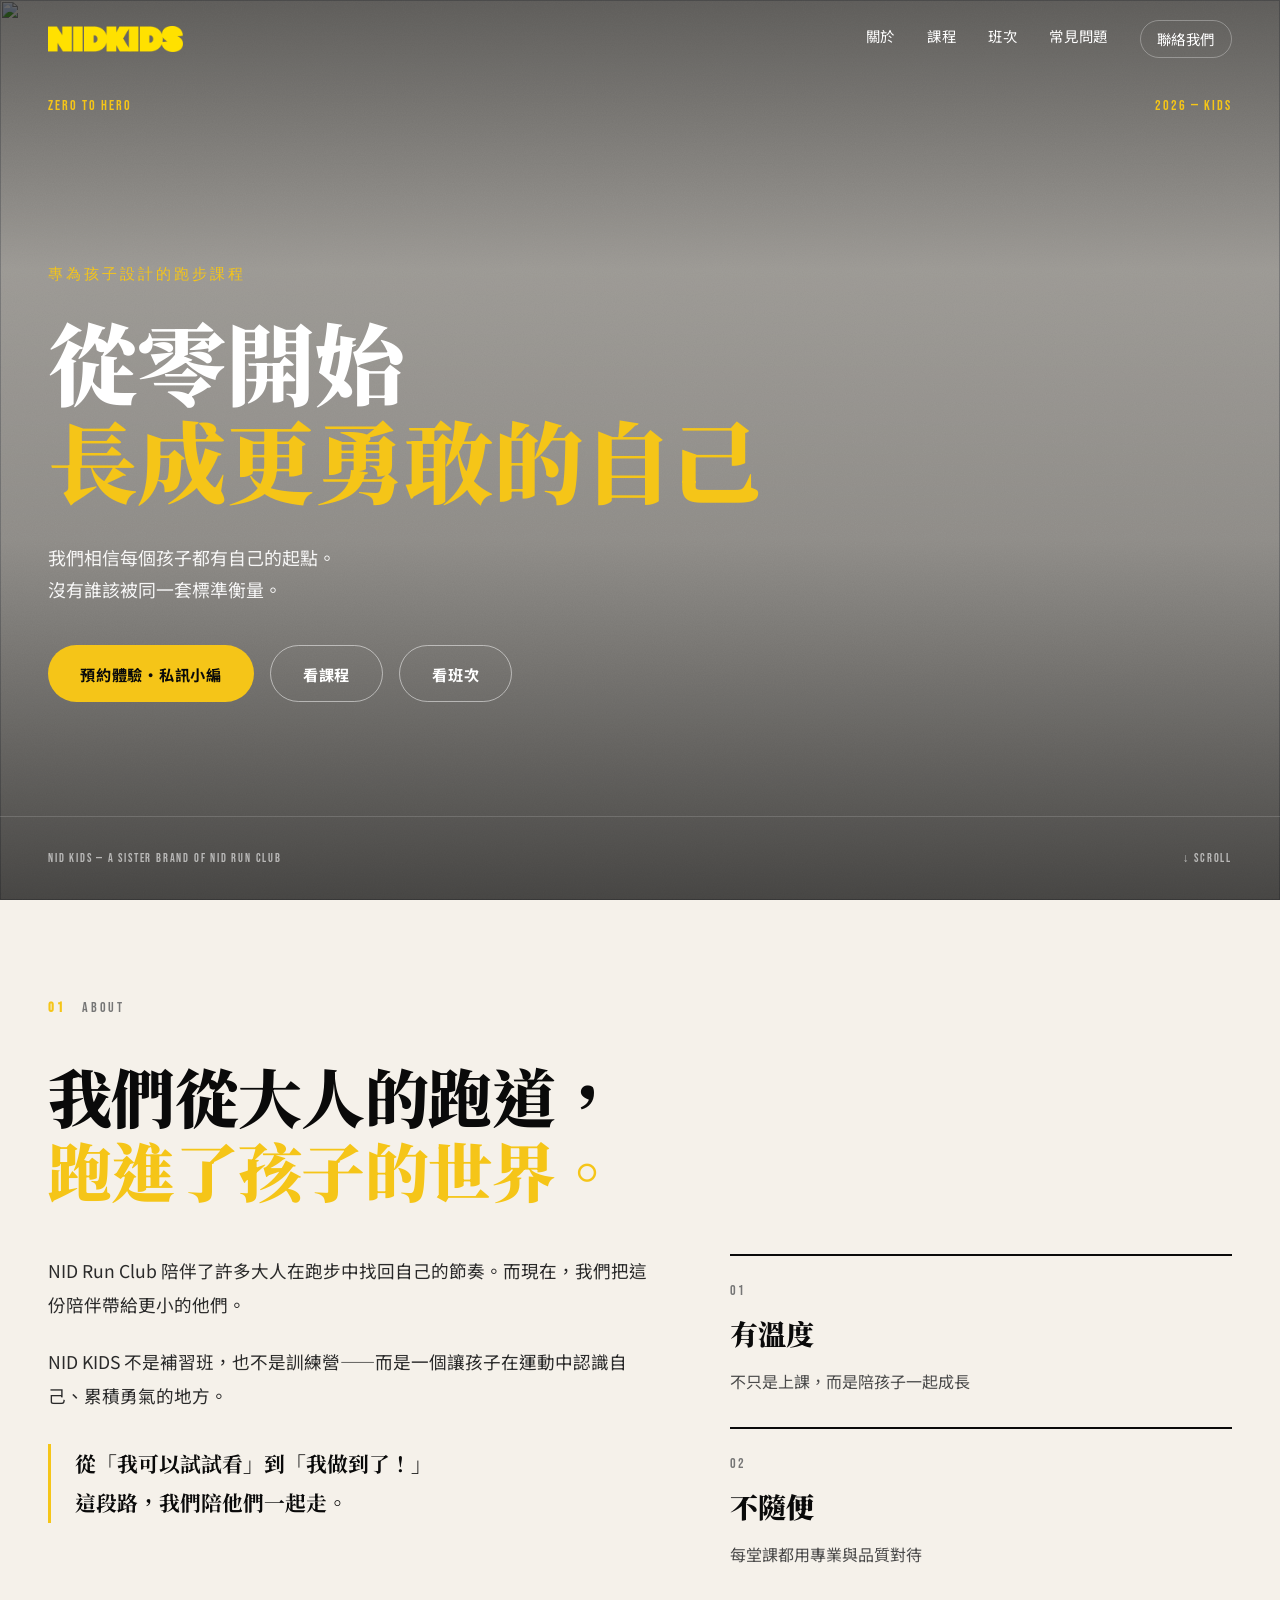
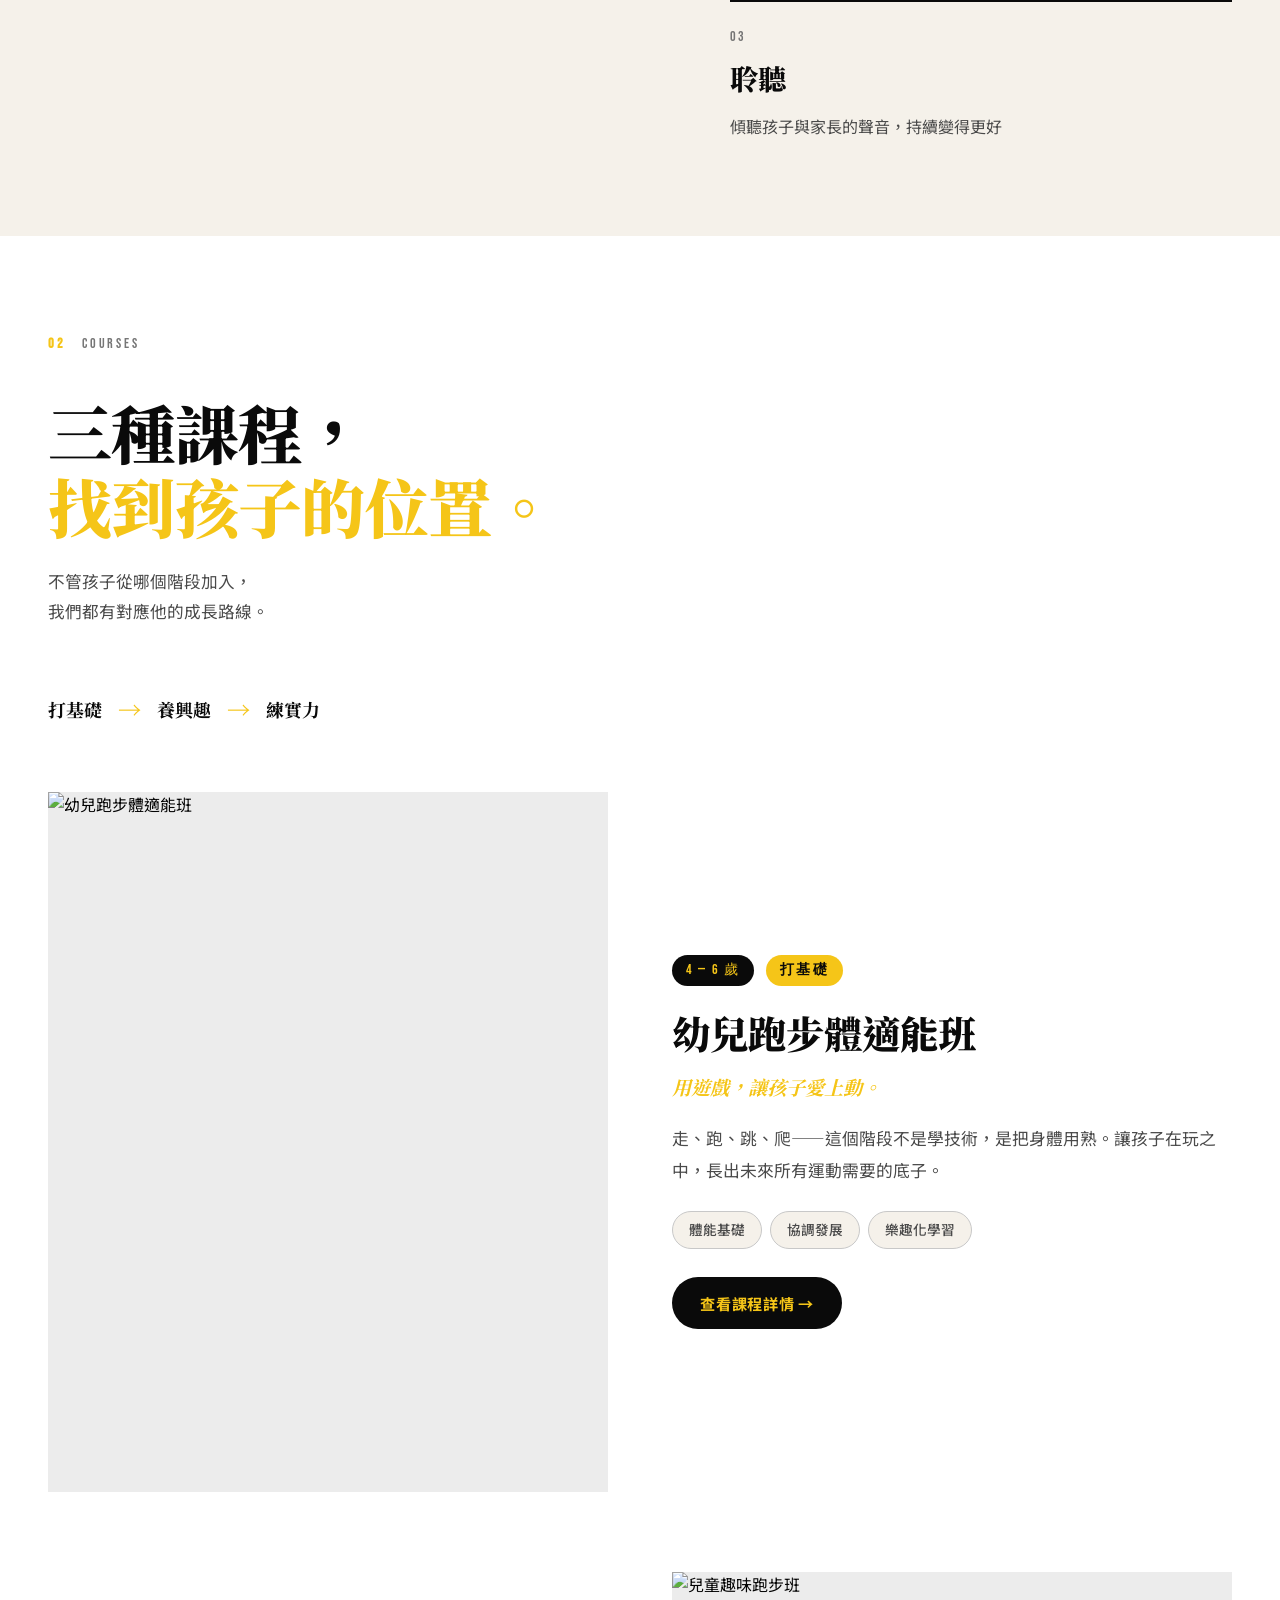
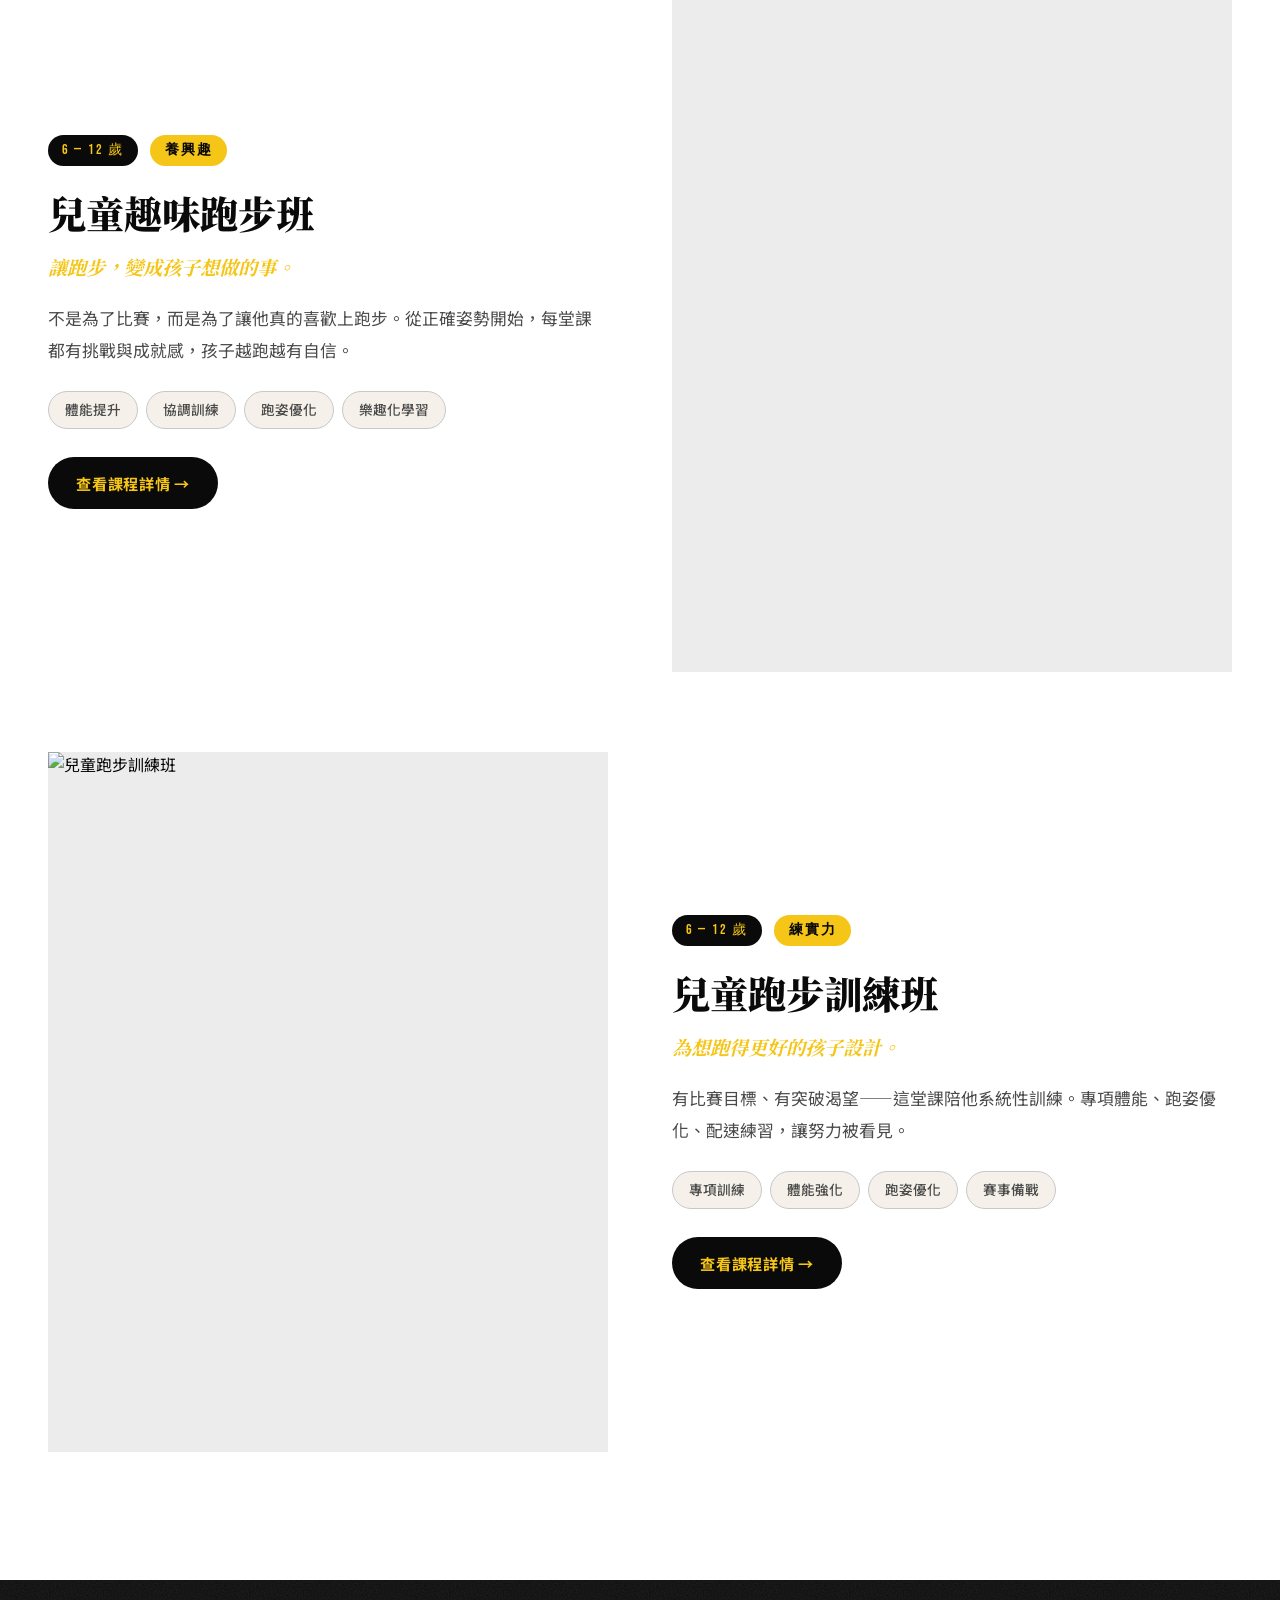
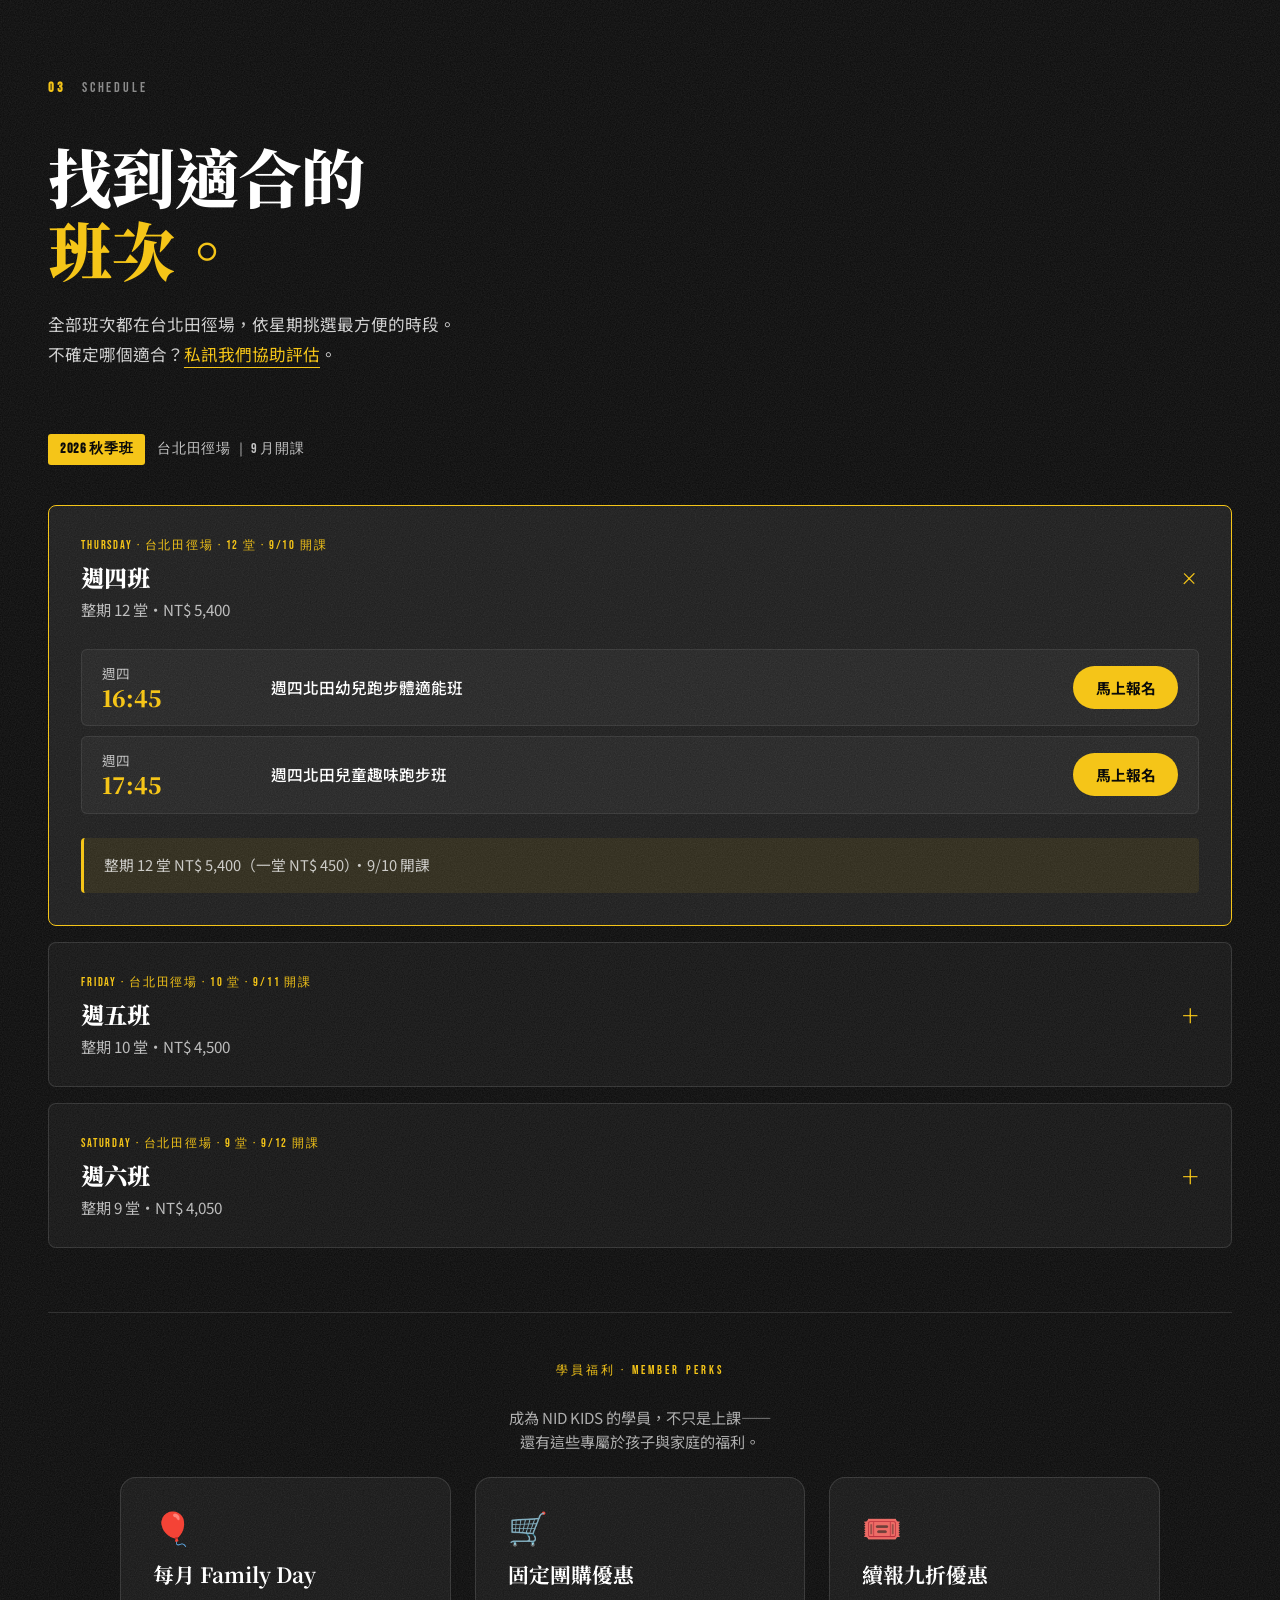
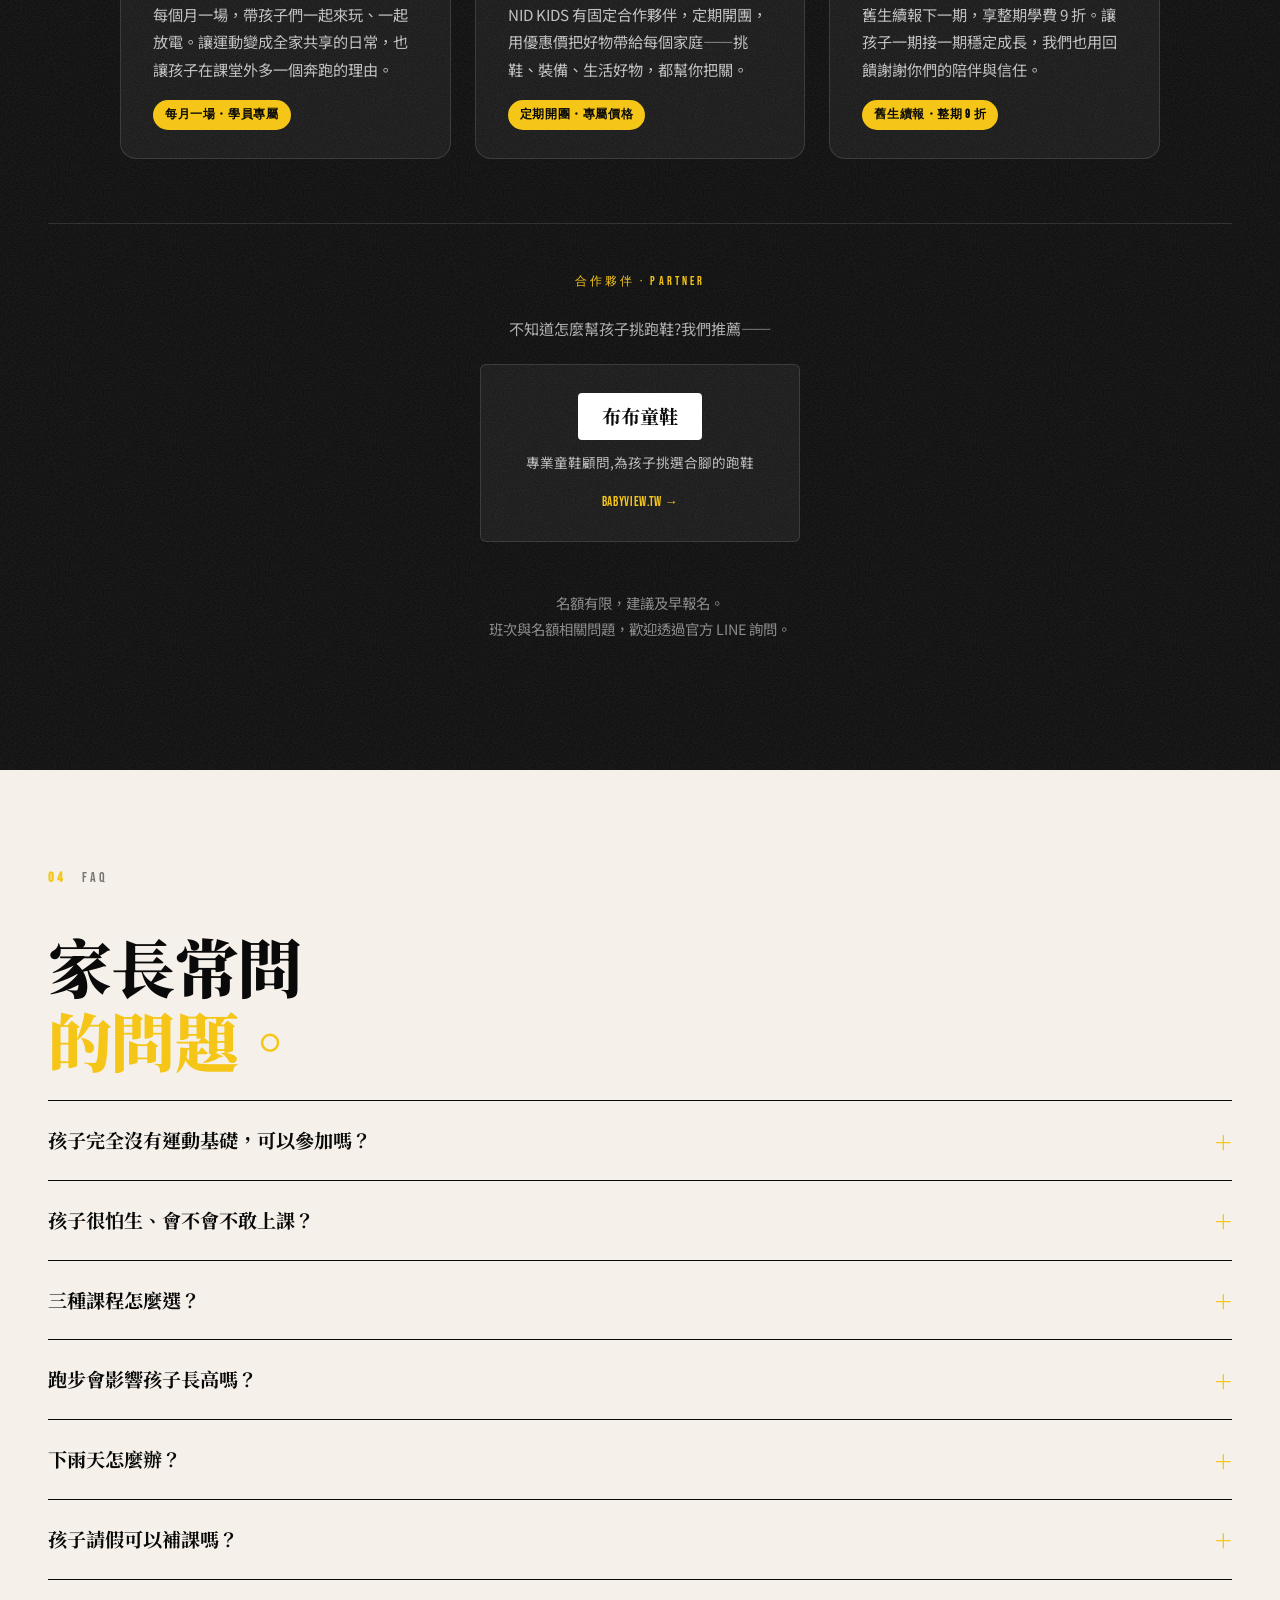
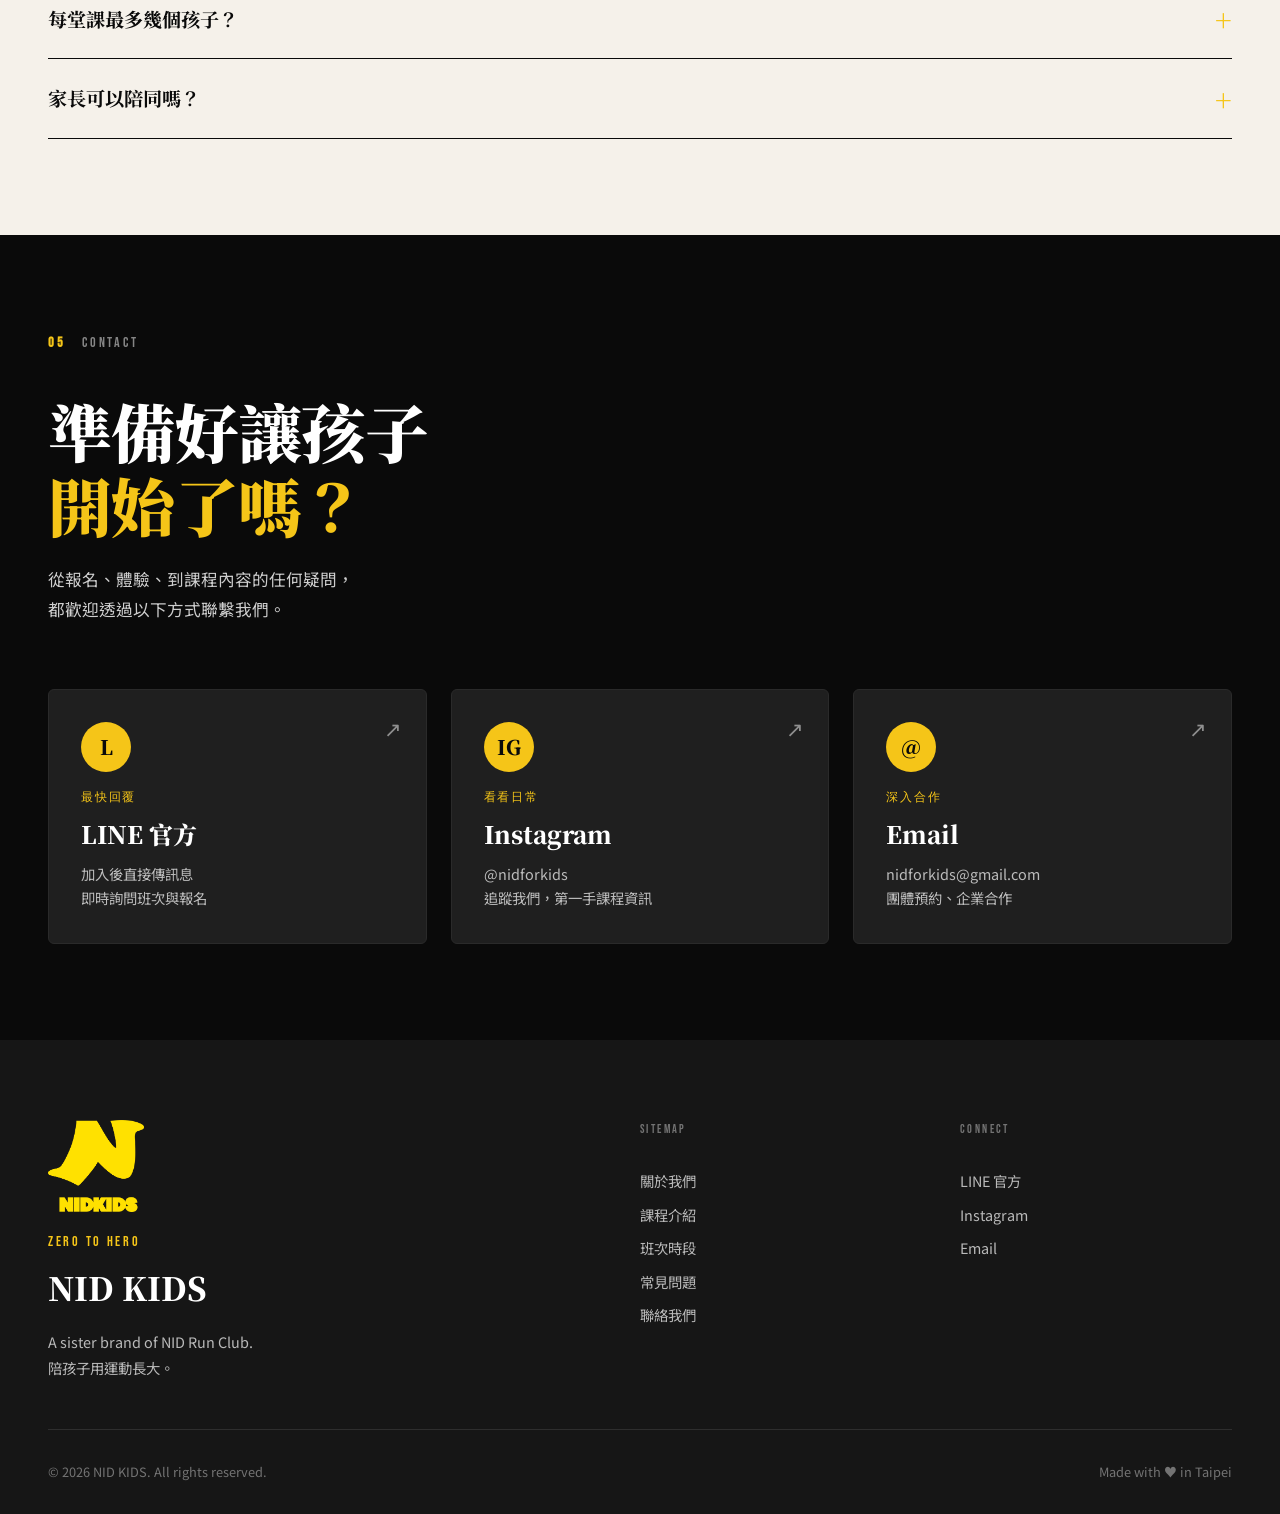
==== commit 46e0b024: "Add files via upload" ====
--- a/index.html
+++ b/index.html
@@ -3,8 +3,8 @@
 <head>
   <meta charset="UTF-8">
   <meta name="viewport" content="width=device-width, initial-scale=1.0">
-  <meta name="description" content="NID For Kids｜專為孩子設計的兒童跑步課程，由專業跑步團隊打造，陪孩子建立自信、突破自我。Zero to Hero，從零開始，長成更勇敢的自己。">
-  <title>NID For Kids｜兒童跑步課程</title>
+  <meta name="description" content="NID KIDS｜專為孩子設計的兒童跑步課程，由專業跑步團隊打造，陪孩子建立自信、突破自我。Zero to Hero，從零開始，長成更勇敢的自己。">
+  <title>NID KIDS｜兒童跑步課程</title>
   <!-- Favicon -->
   <link rel="icon" href="assets/favicon.ico" sizes="any">
   <link rel="icon" type="image/png" sizes="32x32" href="assets/favicon-32.png">
@@ -13,7 +13,7 @@
 
 
   <!-- Open Graph -->
-  <meta property="og:title" content="NID For Kids｜兒童跑步課程">
+  <meta property="og:title" content="NID KIDS｜兒童跑步課程">
   <meta property="og:description" content="Zero to Hero，從零開始，長成更勇敢的自己。">
   <meta property="og:type" content="website">
 
@@ -30,8 +30,7 @@
   <nav class="nav">
     <div class="nav-inner">
       <a href="#top" class="nav-logo">
-        <img src="assets/logo-nid-icon.png" alt="NID For Kids" class="nav-logo-img" loading="lazy">
-        <span class="nav-name">For Kids</span>
+        <img src="assets/logo-nid-wordmark.png" alt="NID KIDS" class="nav-logo-img" loading="lazy">
       </a>
       <div class="nav-links">
         <a href="#about">關於</a>
@@ -74,7 +73,7 @@
     </div>
 
     <div class="hero-foot">
-      <span class="hero-foot-left">NID FOR KIDS — A SISTER BRAND OF NID RUN CLUB</span>
+      <span class="hero-foot-left">NID KIDS — A SISTER BRAND OF NID RUN CLUB</span>
       <span class="hero-foot-right">↓ SCROLL</span>
     </div>
   </header>
@@ -95,7 +94,7 @@
       <div class="about-grid">
         <div class="about-text">
           <p>NID Run Club 陪伴了許多大人在跑步中找回自己的節奏。而現在，我們把這份陪伴帶給更小的他們。</p>
-          <p>NID For Kids 不是補習班，也不是訓練營——而是一個讓孩子在運動中認識自己、累積勇氣的地方。</p>
+          <p>NID KIDS 不是補習班，也不是訓練營——而是一個讓孩子在運動中認識自己、累積勇氣的地方。</p>
           <p class="about-emphasis">從「我可以試試看」到「我做到了！」<br>這段路，我們陪他們一起走。</p>
         </div>
 
@@ -141,12 +140,6 @@
         <span>養興趣</span>
         <span class="arrow">→</span>
         <span>練實力</span>
-      </div>
-
-      <!-- 體驗課 CTA 橫幅（6/13 後由 script.js 自動隱藏） -->
-      <div class="trial-banner" style="display:flex;flex-wrap:wrap;align-items:center;justify-content:center;gap:1rem;margin:2rem auto 0;padding:1.25rem 1.5rem;max-width:680px;background:var(--black);border-radius:14px;text-align:center;">
-        <span style="color:#fff;font-size:1rem;line-height:1.6;">🏃 台北田徑場・9 月開課｜週四 12 堂 NT$5,400・週五 10 堂 NT$4,500・週六 9 堂 NT$4,050｜<strong style="color:var(--yellow);">一堂 NT$450</strong></span>
-        <a href="https://www.surveycake.com/s/YXOoV" target="_blank" rel="noopener" class="btn btn-yellow enroll-cta" style="white-space:nowrap;">馬上報名</a>
       </div>
 
       <!-- Course list will be loaded from Sheets, with fallback static content -->
@@ -379,7 +372,7 @@
       <!-- 學員福利 (MEMBER PERKS) -->
       <div class="perks-strip">
         <p class="partners-label" style="color:var(--yellow);">學員福利 · MEMBER PERKS</p>
-        <p class="partners-intro">成為 NID Kids 的學員，不只是上課——<br>還有這些專屬於孩子與家庭的福利。</p>
+        <p class="partners-intro">成為 NID KIDS 的學員，不只是上課——<br>還有這些專屬於孩子與家庭的福利。</p>
         <div class="perks-list">
           <div class="perk-card">
             <span class="perk-icon" aria-hidden="true">🎈</span>
@@ -390,8 +383,14 @@
           <div class="perk-card">
             <span class="perk-icon" aria-hidden="true">🛒</span>
             <h3 class="perk-name">固定團購優惠</h3>
-            <p class="perk-desc">NID Kids 有固定合作夥伴，定期開團，用優惠價把好物帶給每個家庭——挑鞋、裝備、生活好物，都幫你把關。</p>
+            <p class="perk-desc">NID KIDS 有固定合作夥伴，定期開團，用優惠價把好物帶給每個家庭——挑鞋、裝備、生活好物，都幫你把關。</p>
             <span class="perk-tag">定期開團・專屬價格</span>
+          </div>
+          <div class="perk-card">
+            <span class="perk-icon" aria-hidden="true">🎟️</span>
+            <h3 class="perk-name">續報九折優惠</h3>
+            <p class="perk-desc">舊生續報下一期，享整期學費 9 折。讓孩子一期接一期穩定成長，我們也用回饋謝謝你們的陪伴與信任。</p>
+            <span class="perk-tag">舊生續報・整期 9 折</span>
           </div>
         </div>
       </div>
@@ -563,7 +562,7 @@
         <div class="footer-brand">
           <img class="footer-logo-img" src="assets/logo-nid-full.png" alt="NID KIDS" loading="lazy">
           <p class="footer-tagline">ZERO TO HERO</p>
-          <p class="footer-name">NID FOR KIDS</p>
+          <p class="footer-name">NID KIDS</p>
           <p class="footer-desc">A sister brand of NID Run Club.<br>陪孩子用運動長大。</p>
         </div>
 
@@ -585,7 +584,7 @@
       </div>
 
       <div class="footer-bottom">
-        <span>© 2026 NID For Kids. All rights reserved.</span>
+        <span>© 2026 NID KIDS. All rights reserved.</span>
         <span>Made with ♥ in Taipei</span>
       </div>
     </div>
--- a/style.css
+++ b/style.css
@@ -115,7 +115,7 @@
 }
 
 .nav-logo-img {
-  height: 36px;
+  height: 26px;
   width: auto;
   display: block;
 }
@@ -1715,9 +1715,9 @@
 
 .perks-list {
   display: grid;
-  grid-template-columns: repeat(2, 1fr);
+  grid-template-columns: repeat(3, 1fr);
   gap: 1.5rem;
-  max-width: 860px;
+  max-width: 1040px;
   margin: 1.5rem auto 0;
 }
 
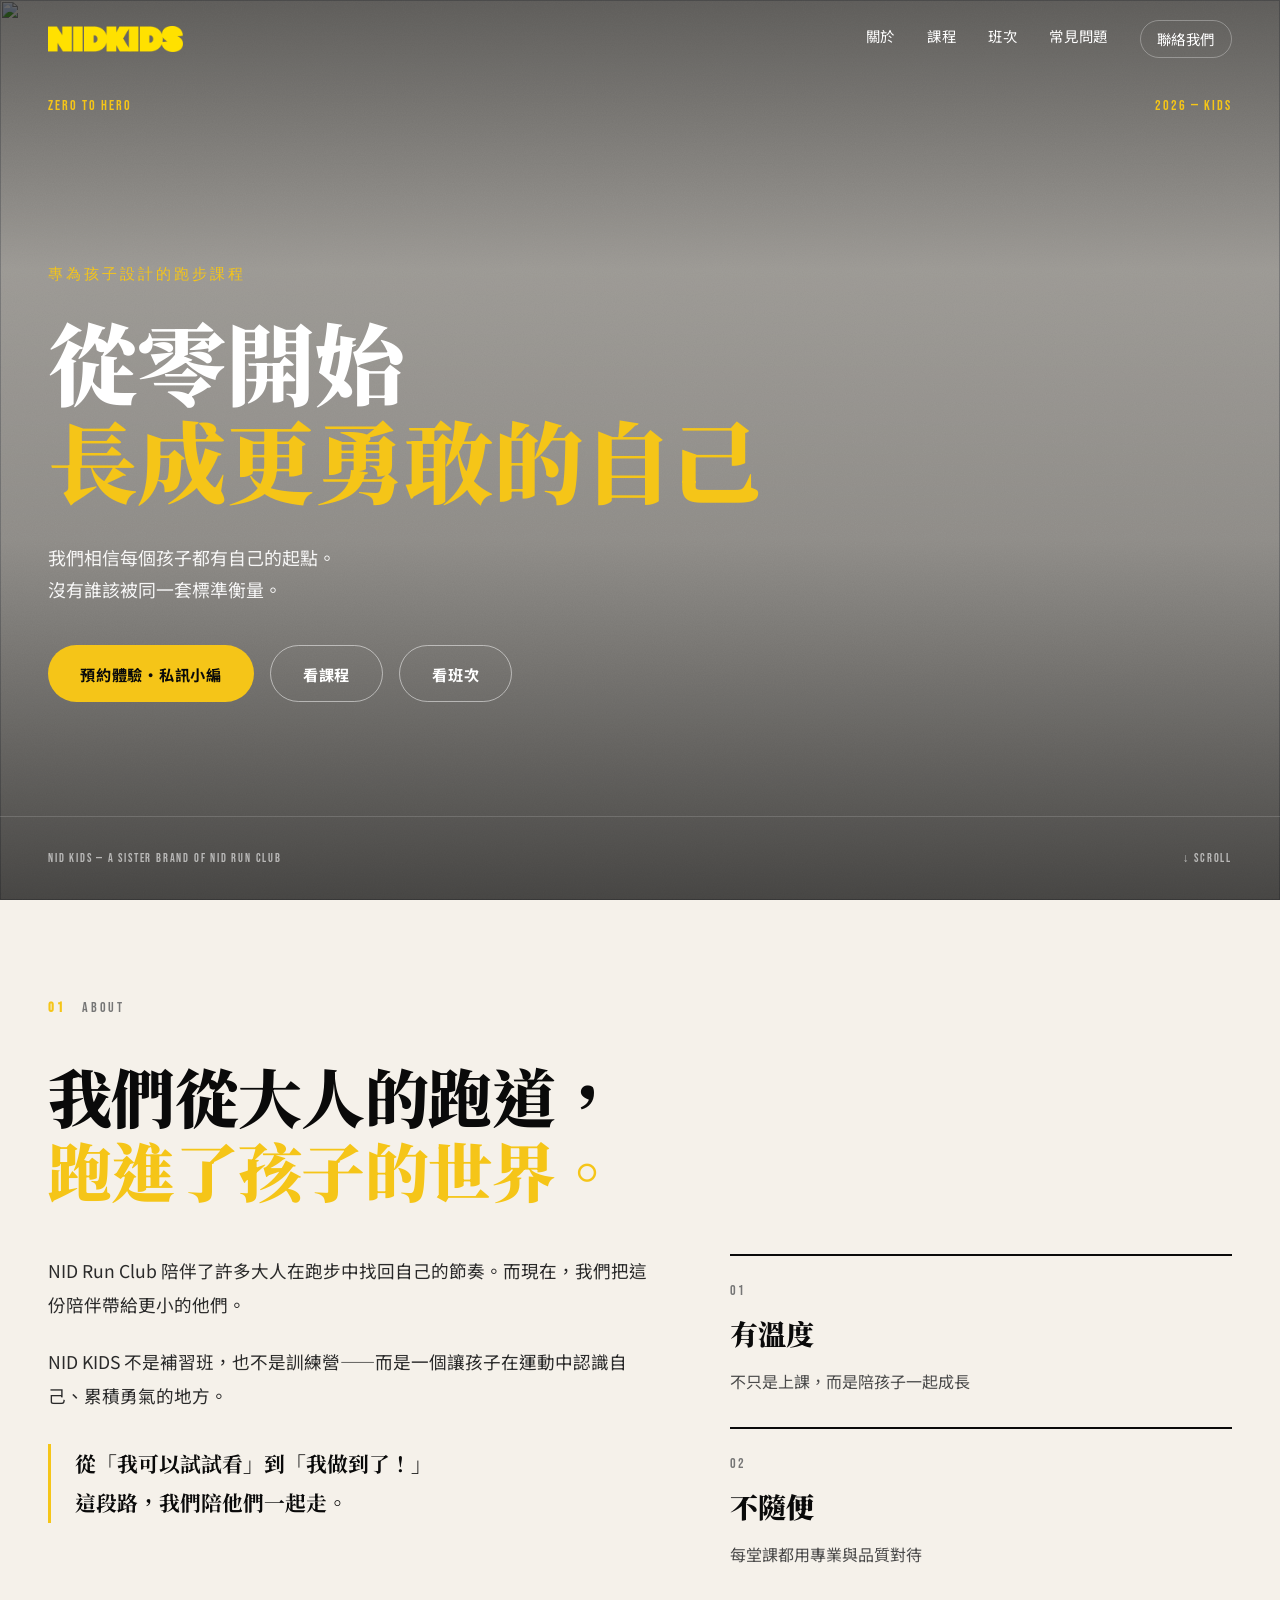
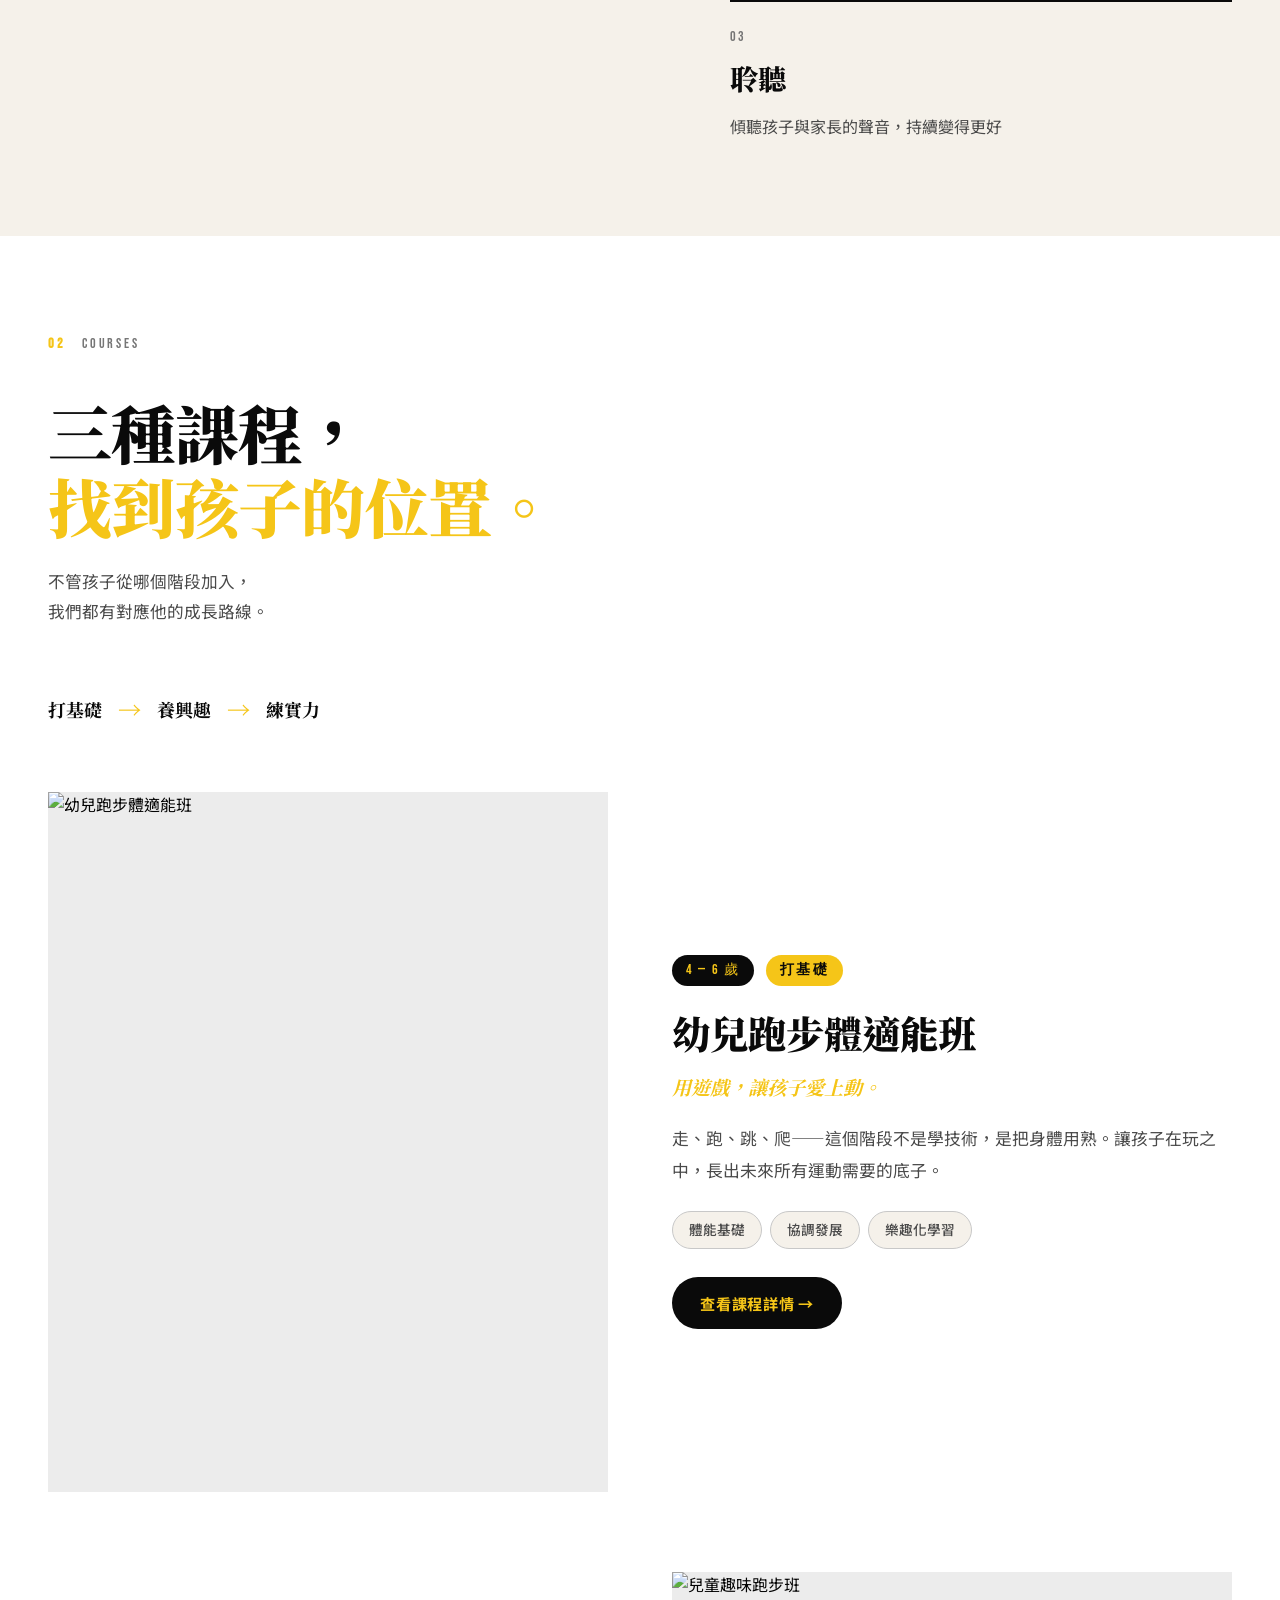
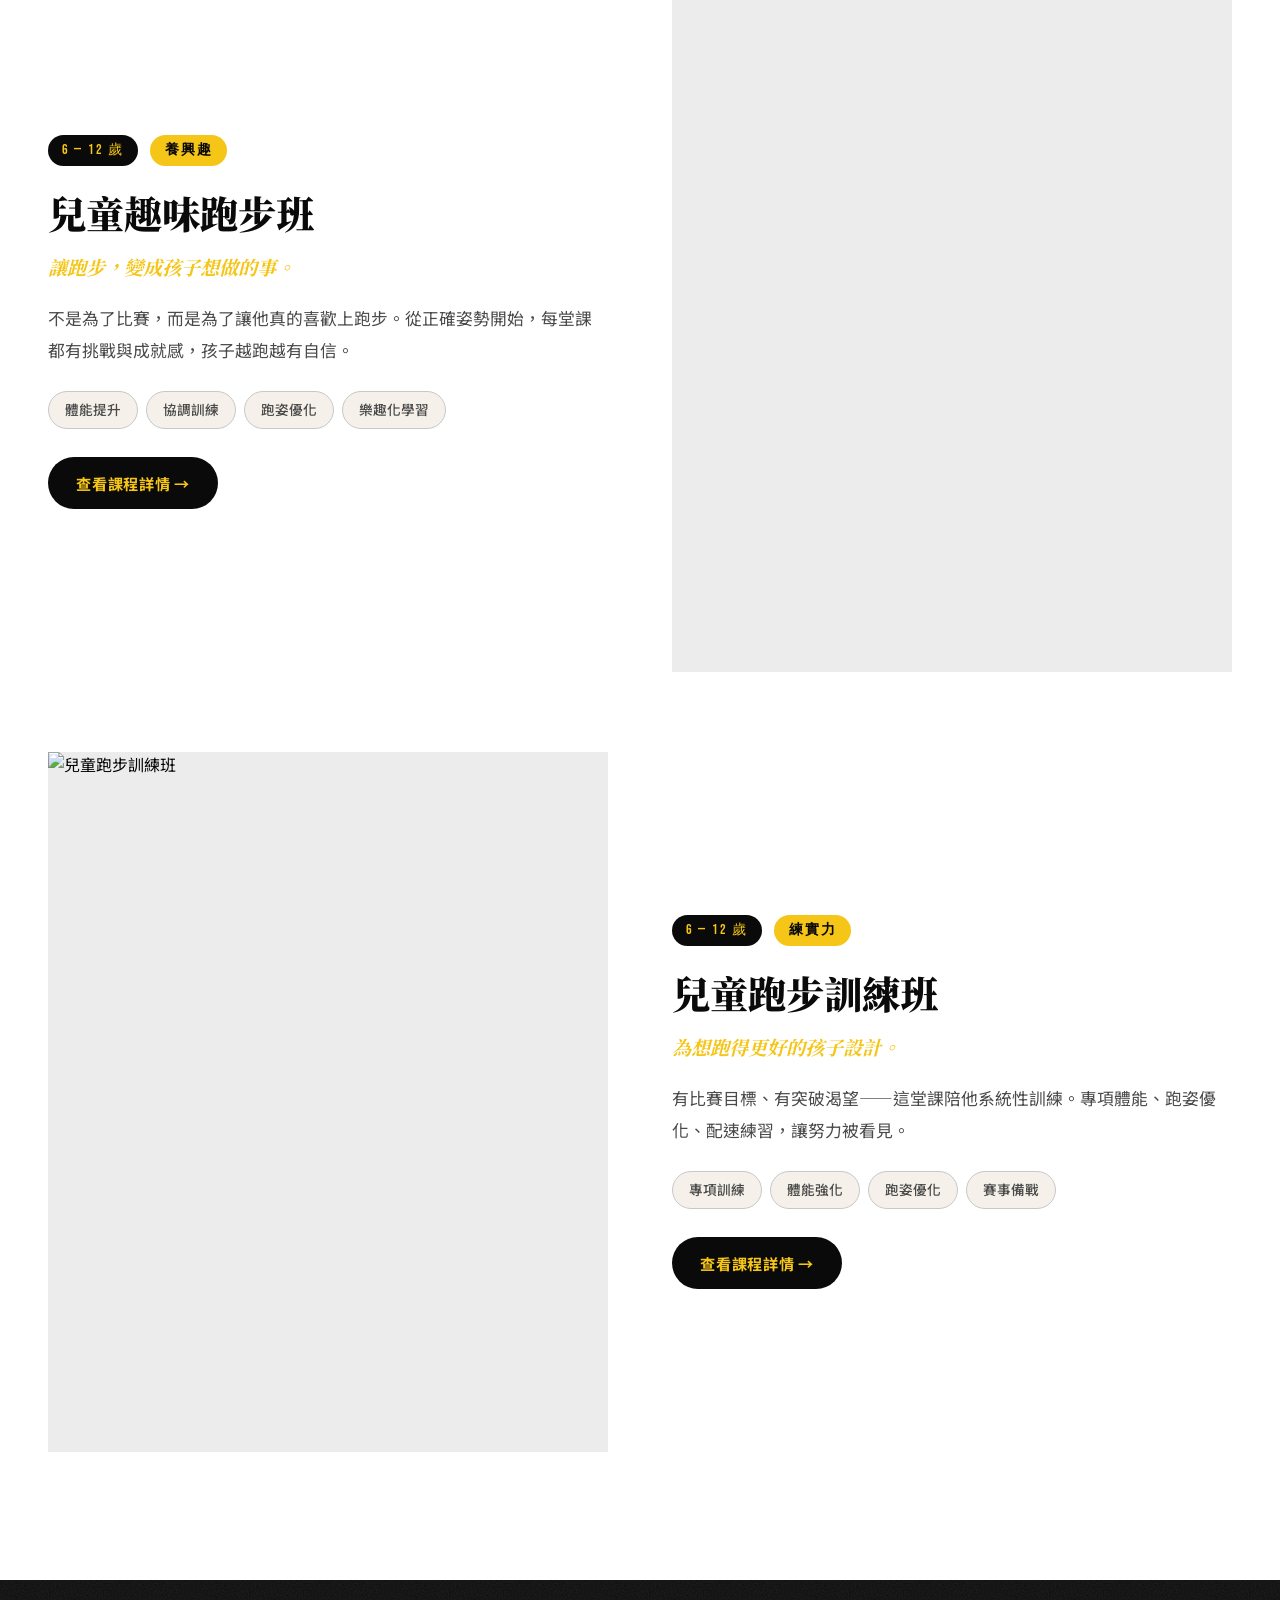
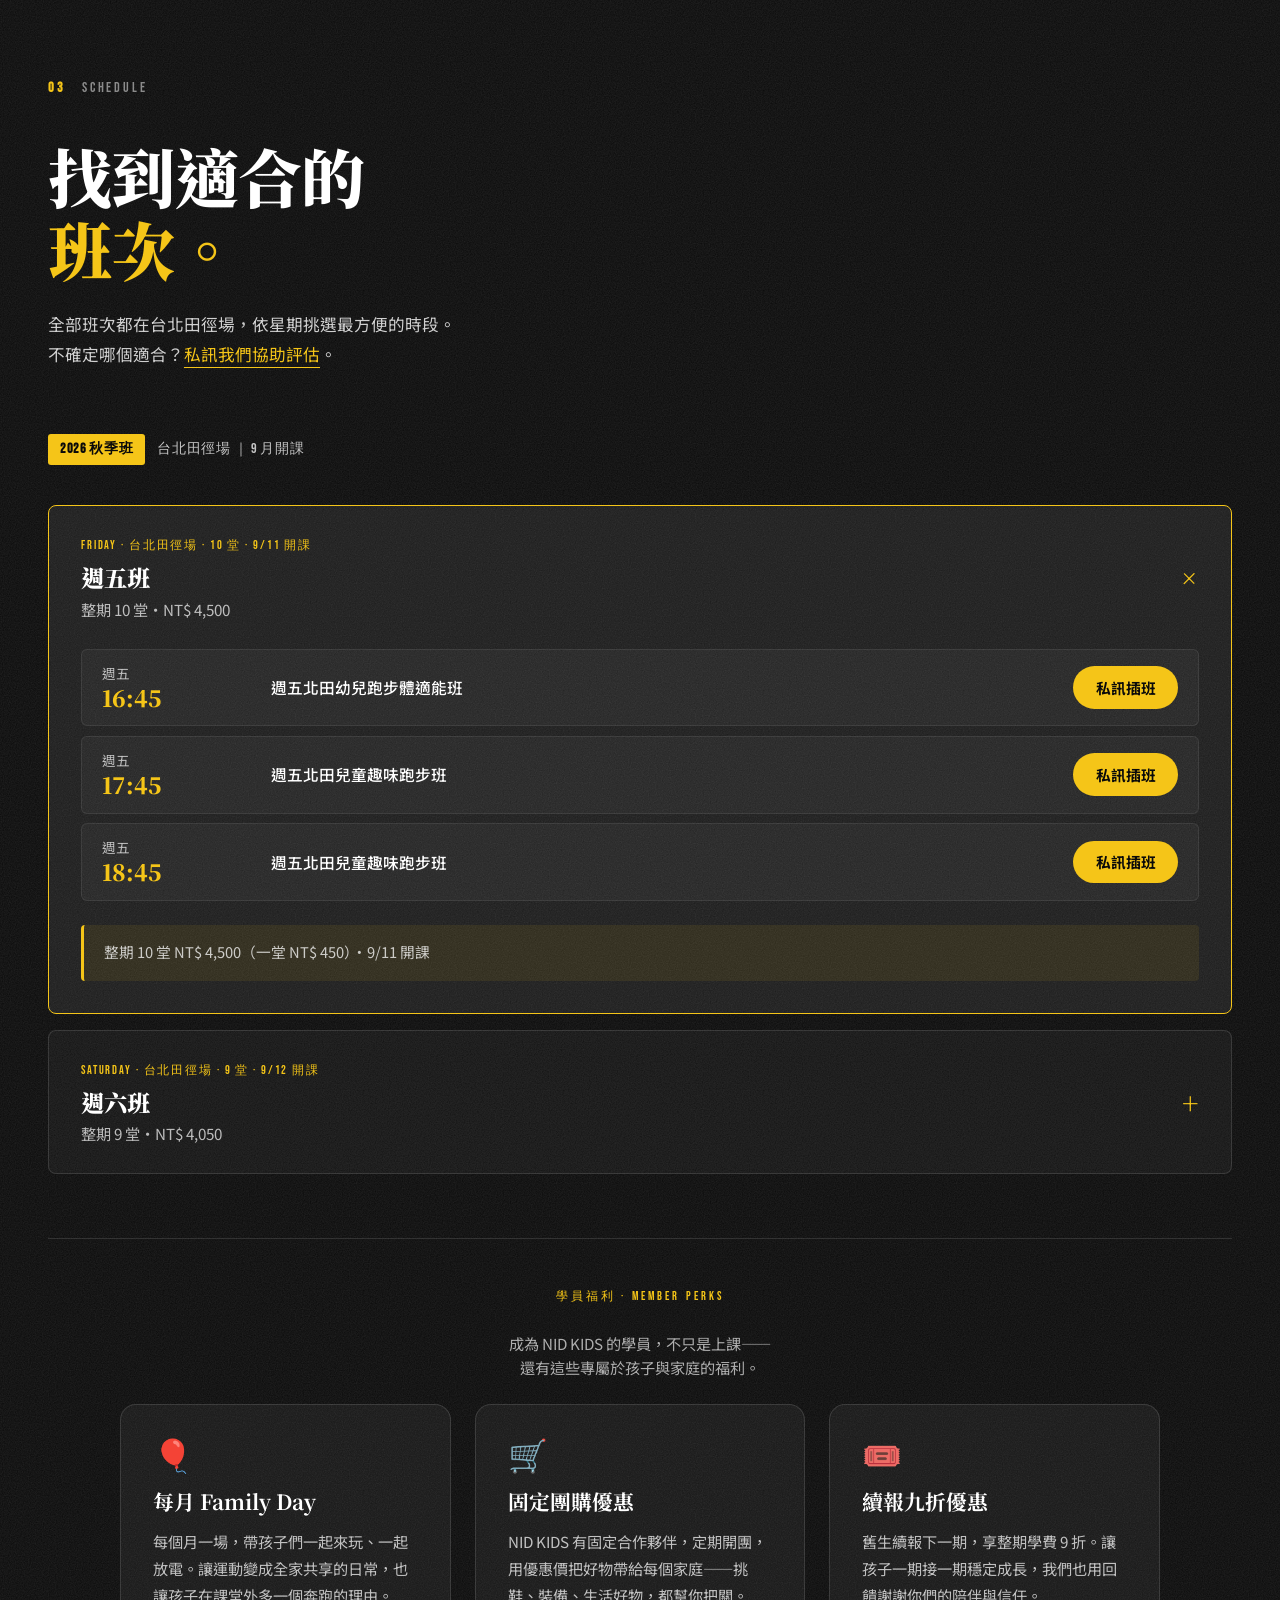
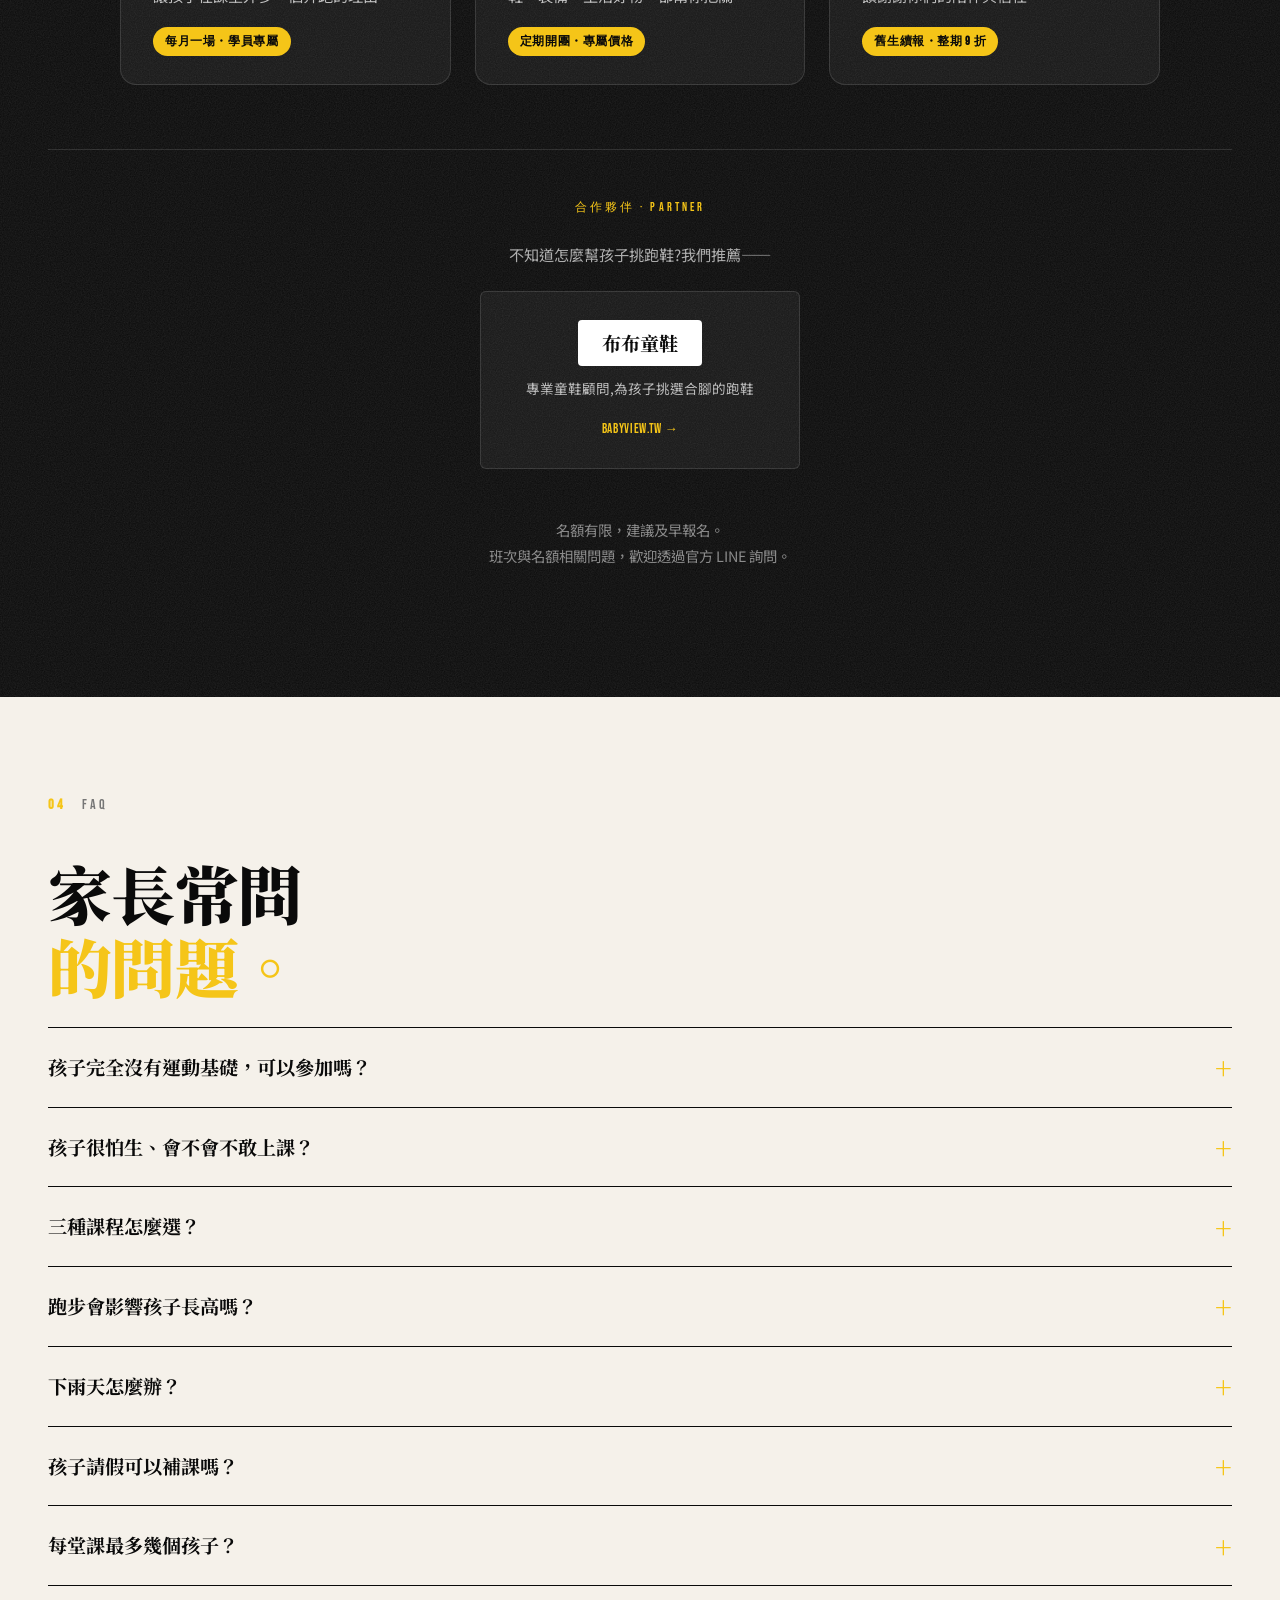
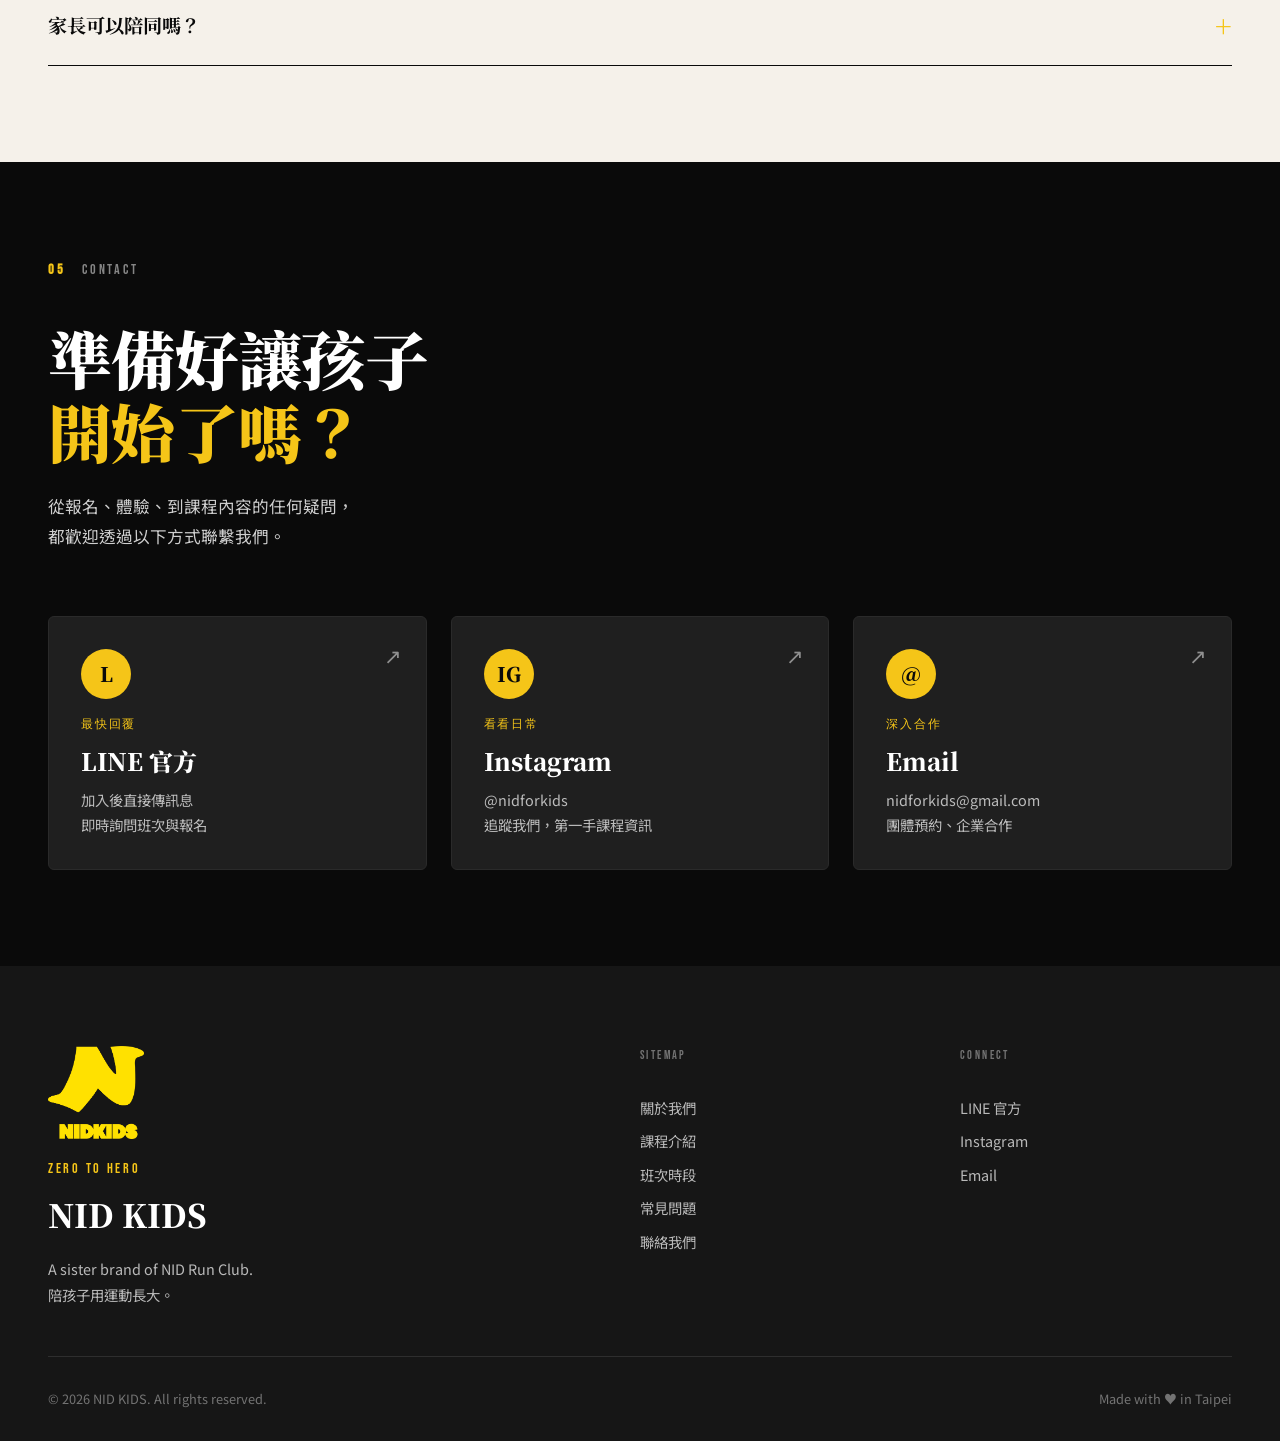
==== commit 3eacd4b9: "Add files via upload" ====
--- a/index.html
+++ b/index.html
@@ -238,46 +238,9 @@
       <!-- 班次卡片：按星期分（預設展開第一張） -->
       <div class="course-tabs" id="course-tabs">
 
-        <!-- 卡片 1: 週四 -->
-        <div class="course-tab is-open" data-course="thu">
+        <!-- 卡片 2: 週五 -->
+        <div class="course-tab is-open" data-course="fri">
           <button class="course-tab-head" type="button" aria-expanded="true">
-            <div class="course-tab-info">
-              <span class="course-tab-tag">Thursday · 台北田徑場 · 12 堂 · 9/10 開課</span>
-              <h3 class="course-tab-name">週四班</h3>
-              <p class="course-tab-desc">整期 12 堂・NT$ 5,400</p>
-            </div>
-            <span class="course-tab-icon" aria-hidden="true">+</span>
-          </button>
-          <div class="course-tab-body">
-            <ul class="schedule-rows">
-              <li class="schedule-row">
-                <div class="sr-time">
-                  <span class="sr-day">週四</span>
-                  <span class="sr-hour">16:45</span>
-                </div>
-                <div class="sr-loc">週四北田幼兒跑步體適能班</div>
-                <div class="sr-meta"><span class="sr-spots"></span></div>
-                <a class="sr-cta enroll-cta" href="https://www.surveycake.com/s/YXOoV" target="_blank" rel="noopener">馬上報名</a>
-              </li>
-              <li class="schedule-row">
-                <div class="sr-time">
-                  <span class="sr-day">週四</span>
-                  <span class="sr-hour">17:45</span>
-                </div>
-                <div class="sr-loc">週四北田兒童趣味跑步班</div>
-                <div class="sr-meta"><span class="sr-spots"></span></div>
-                <a class="sr-cta enroll-cta" href="https://www.surveycake.com/s/YXOoV" target="_blank" rel="noopener">馬上報名</a>
-              </li>
-            </ul>
-            <div class="course-tab-price">
-              <span class="price-line">整期 12 堂 NT$ 5,400（一堂 NT$ 450）・9/10 開課</span>
-            </div>
-          </div>
-        </div>
-
-        <!-- 卡片 2: 週五 -->
-        <div class="course-tab" data-course="fri">
-          <button class="course-tab-head" type="button" aria-expanded="false">
             <div class="course-tab-info">
               <span class="course-tab-tag">Friday · 台北田徑場 · 10 堂 · 9/11 開課</span>
               <h3 class="course-tab-name">週五班</h3>
@@ -294,7 +257,7 @@
                 </div>
                 <div class="sr-loc">週五北田幼兒跑步體適能班</div>
                 <div class="sr-meta"><span class="sr-spots"></span></div>
-                <a class="sr-cta enroll-cta" href="https://www.surveycake.com/s/YXOoV" target="_blank" rel="noopener">馬上報名</a>
+                <a class="sr-cta enroll-cta" href="https://lin.ee/PbnzLWp" target="_blank" rel="noopener">私訊插班</a>
               </li>
               <li class="schedule-row">
                 <div class="sr-time">
@@ -303,7 +266,7 @@
                 </div>
                 <div class="sr-loc">週五北田兒童趣味跑步班</div>
                 <div class="sr-meta"><span class="sr-spots"></span></div>
-                <a class="sr-cta enroll-cta" href="https://www.surveycake.com/s/YXOoV" target="_blank" rel="noopener">馬上報名</a>
+                <a class="sr-cta enroll-cta" href="https://lin.ee/PbnzLWp" target="_blank" rel="noopener">私訊插班</a>
               </li>
               <li class="schedule-row">
                 <div class="sr-time">
@@ -312,7 +275,7 @@
                 </div>
                 <div class="sr-loc">週五北田兒童趣味跑步班</div>
                 <div class="sr-meta"><span class="sr-spots"></span></div>
-                <a class="sr-cta enroll-cta" href="https://www.surveycake.com/s/YXOoV" target="_blank" rel="noopener">馬上報名</a>
+                <a class="sr-cta enroll-cta" href="https://lin.ee/PbnzLWp" target="_blank" rel="noopener">私訊插班</a>
               </li>
             </ul>
             <div class="course-tab-price">
@@ -340,7 +303,7 @@
                 </div>
                 <div class="sr-loc">週六北田兒童跑步訓練班</div>
                 <div class="sr-meta"><span class="sr-spots"></span></div>
-                <a class="sr-cta enroll-cta" href="https://www.surveycake.com/s/YXOoV" target="_blank" rel="noopener">馬上報名</a>
+                <a class="sr-cta enroll-cta" href="https://lin.ee/PbnzLWp" target="_blank" rel="noopener">私訊插班</a>
               </li>
               <li class="schedule-row">
                 <div class="sr-time">
@@ -349,7 +312,7 @@
                 </div>
                 <div class="sr-loc">週六北田幼兒跑步體適能班</div>
                 <div class="sr-meta"><span class="sr-spots"></span></div>
-                <a class="sr-cta enroll-cta" href="https://www.surveycake.com/s/YXOoV" target="_blank" rel="noopener">馬上報名</a>
+                <a class="sr-cta enroll-cta" href="https://lin.ee/PbnzLWp" target="_blank" rel="noopener">私訊插班</a>
               </li>
               <li class="schedule-row">
                 <div class="sr-time">
@@ -358,7 +321,7 @@
                 </div>
                 <div class="sr-loc">週六北田兒童趣味跑步班</div>
                 <div class="sr-meta"><span class="sr-spots"></span></div>
-                <a class="sr-cta enroll-cta" href="https://www.surveycake.com/s/YXOoV" target="_blank" rel="noopener">馬上報名</a>
+                <a class="sr-cta enroll-cta" href="https://lin.ee/PbnzLWp" target="_blank" rel="noopener">私訊插班</a>
               </li>
             </ul>
             <div class="course-tab-price">
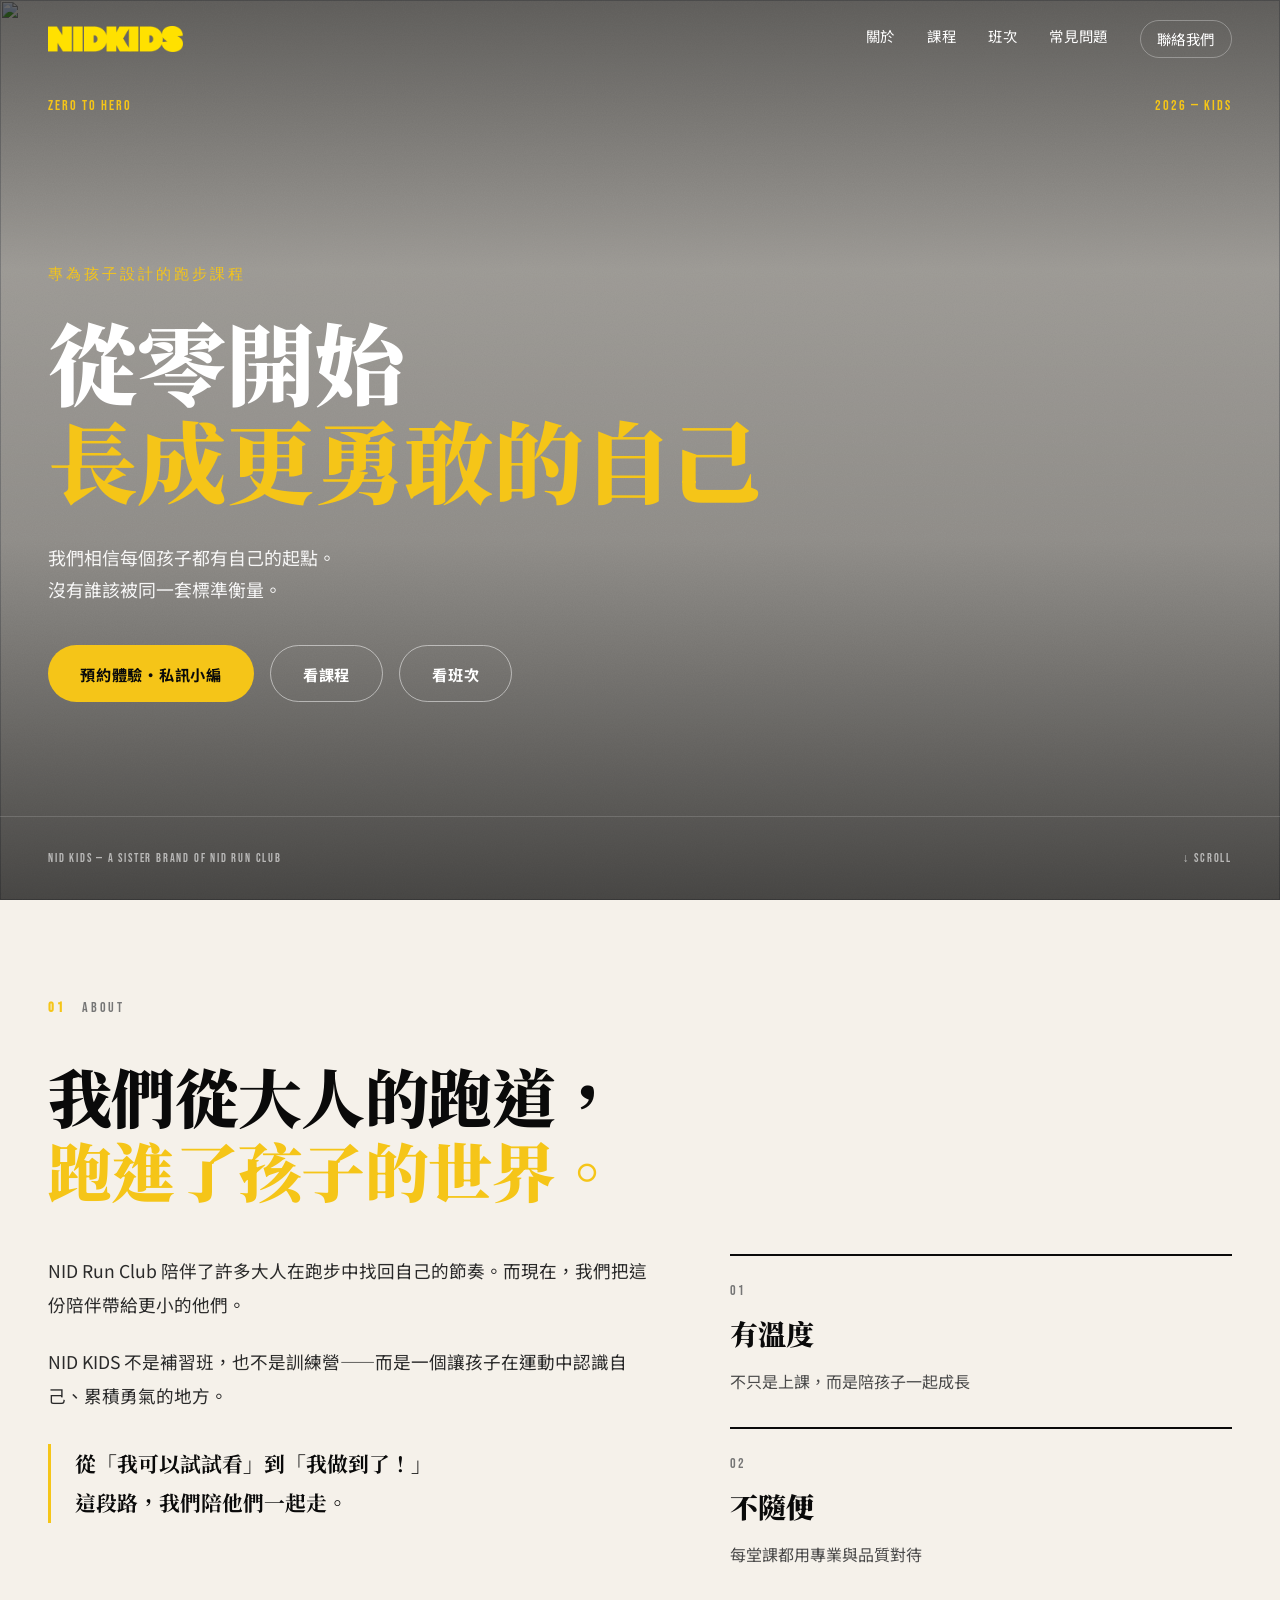
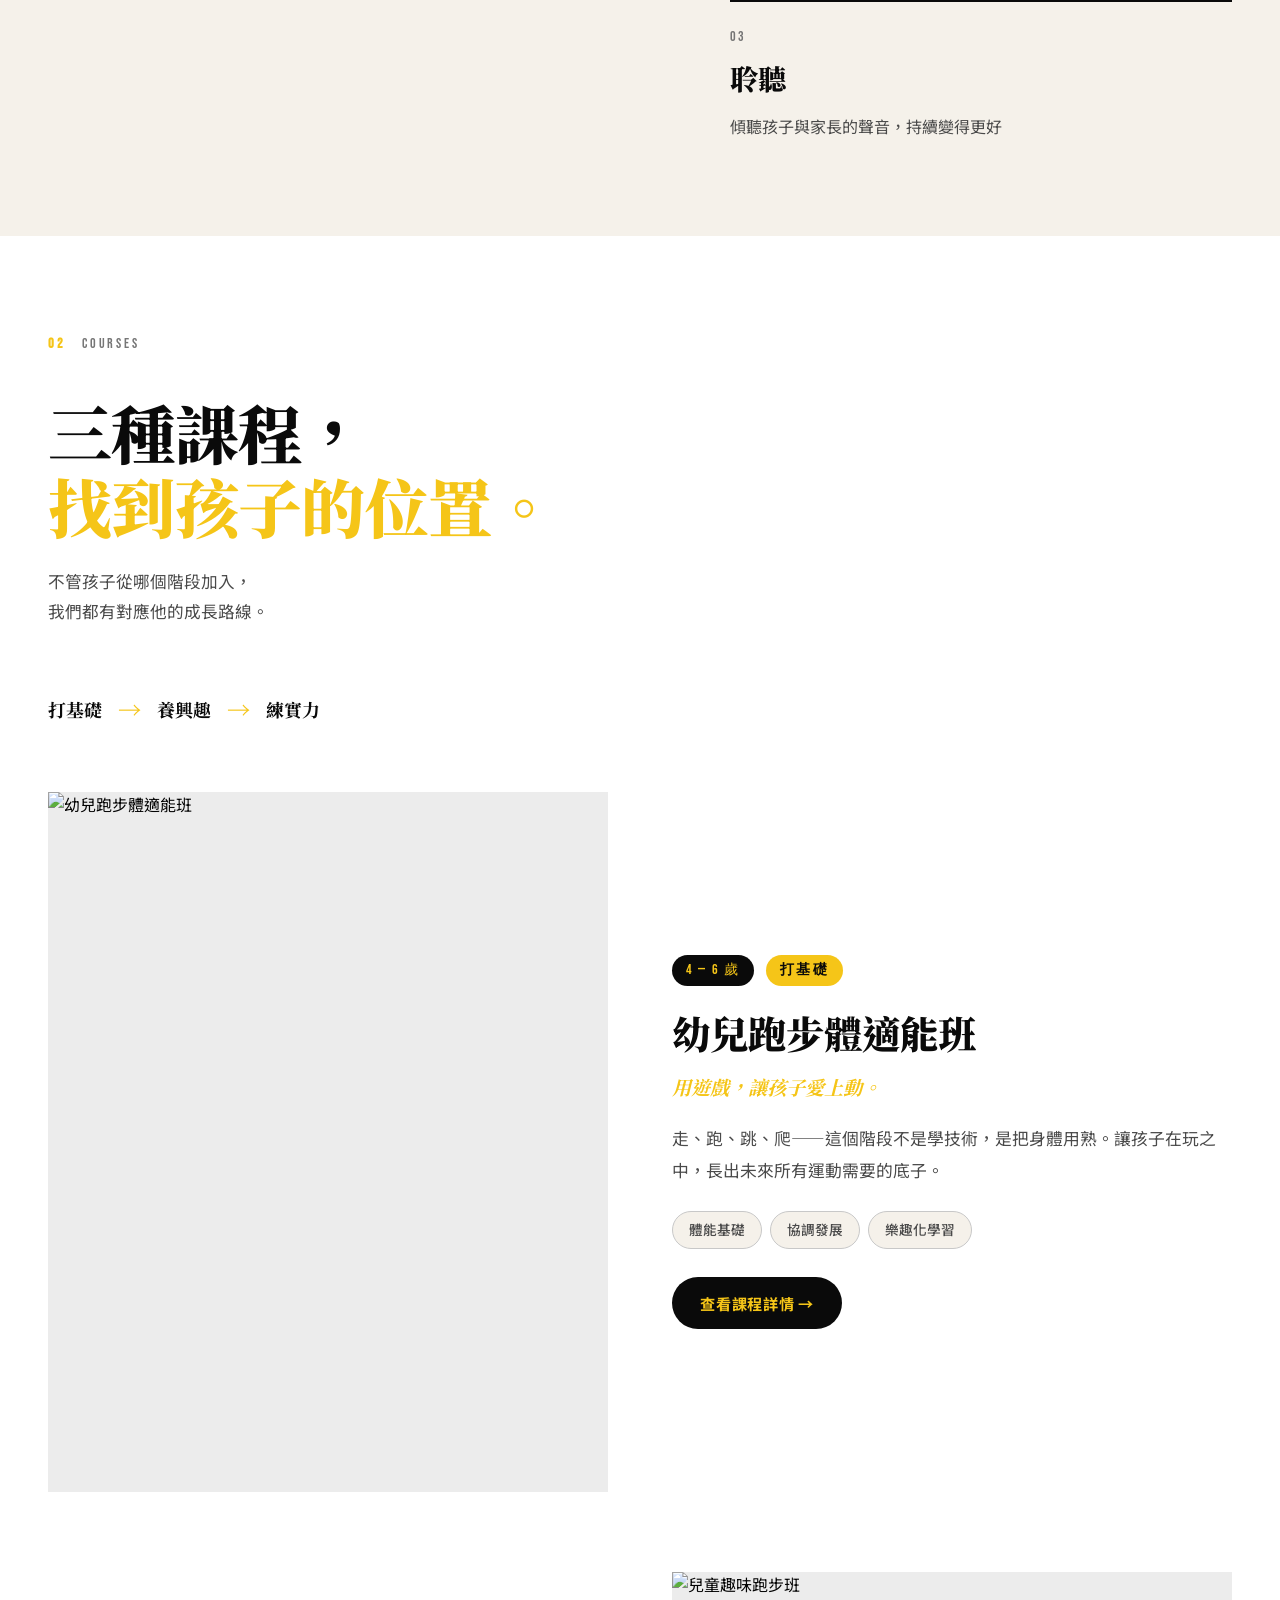
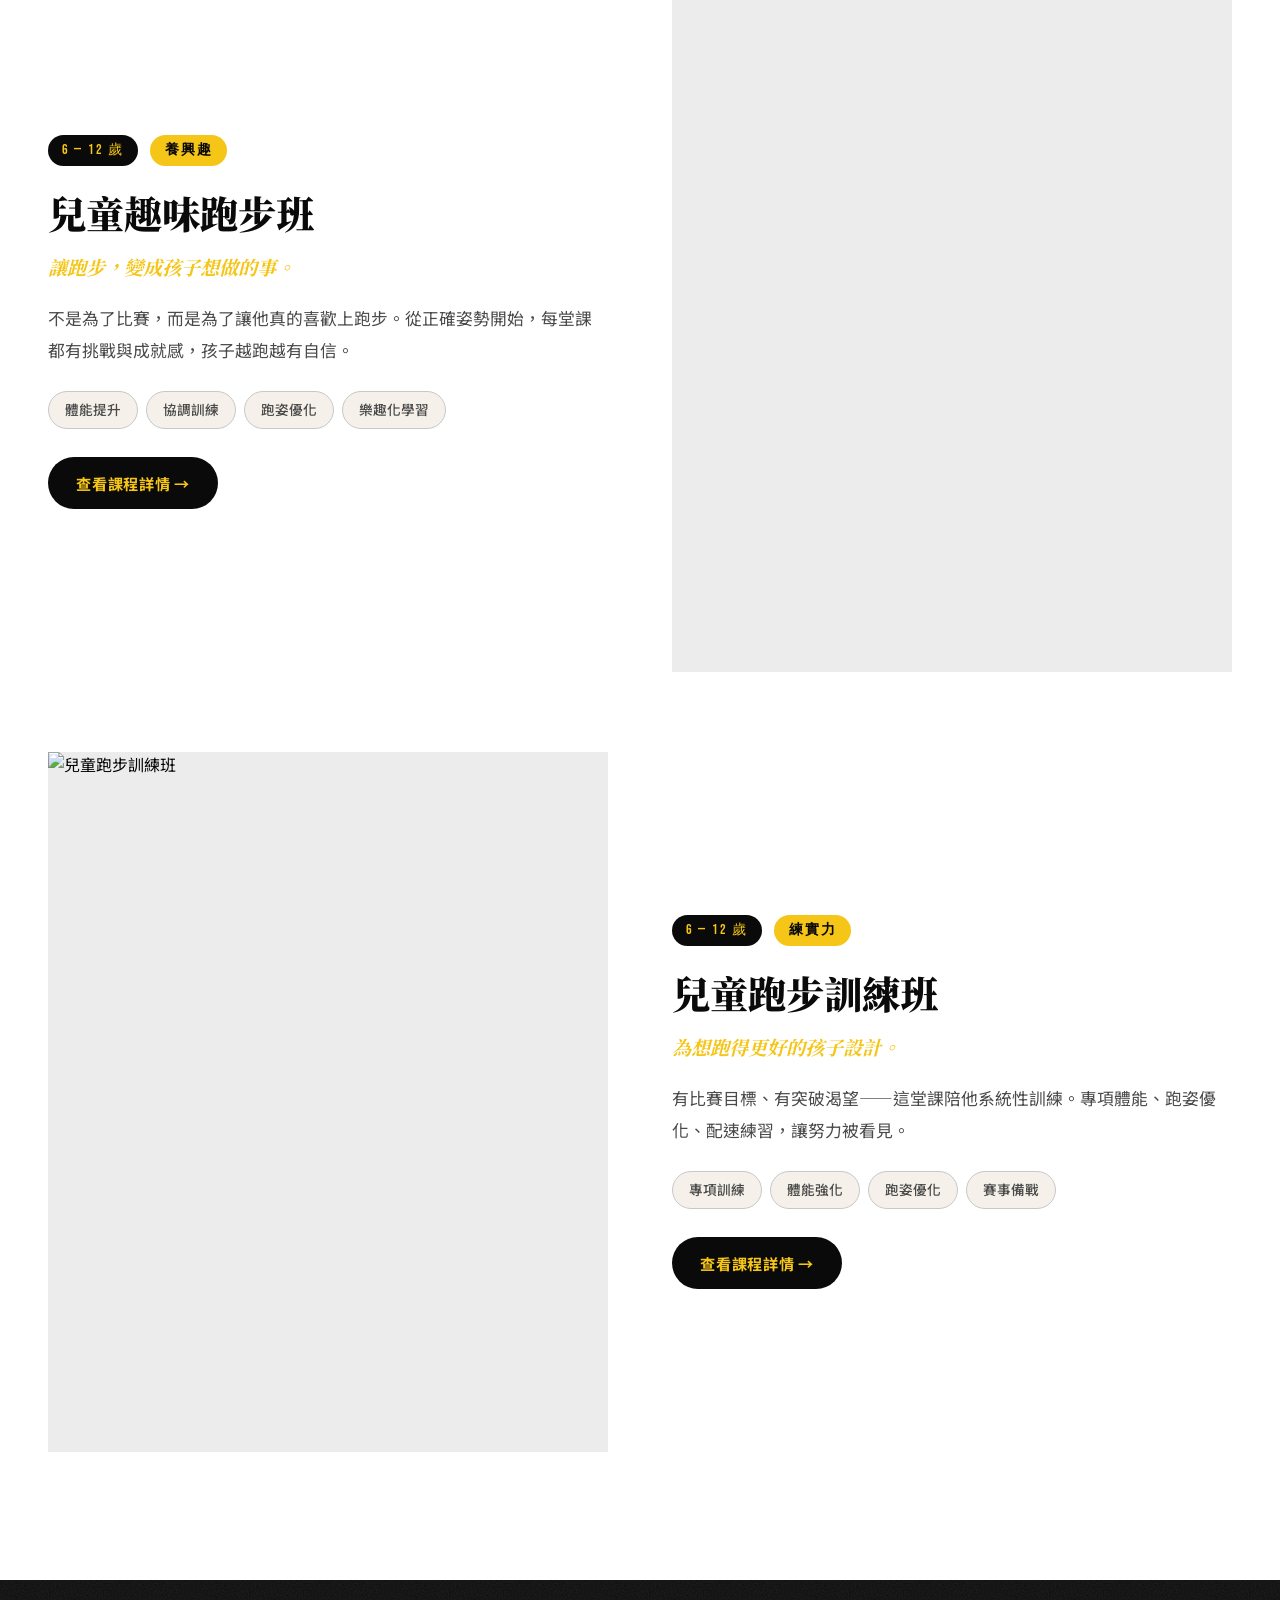
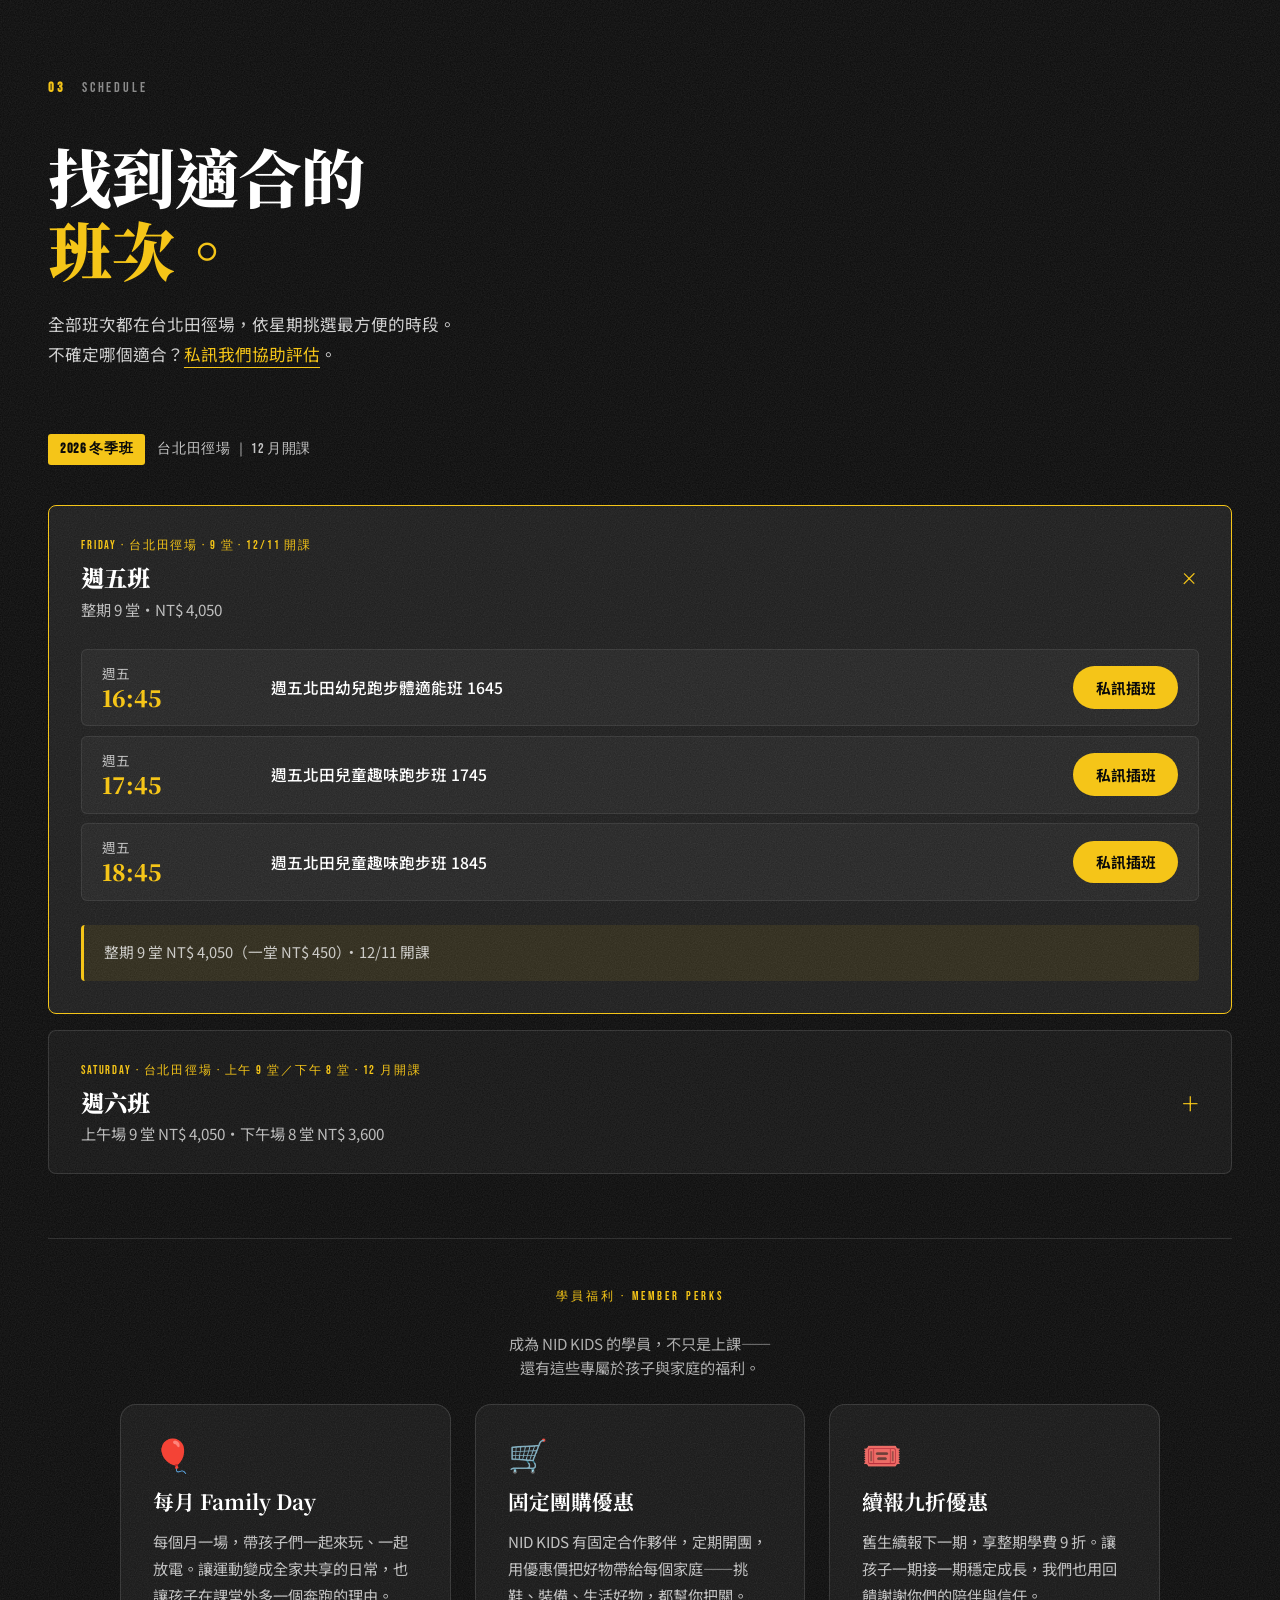
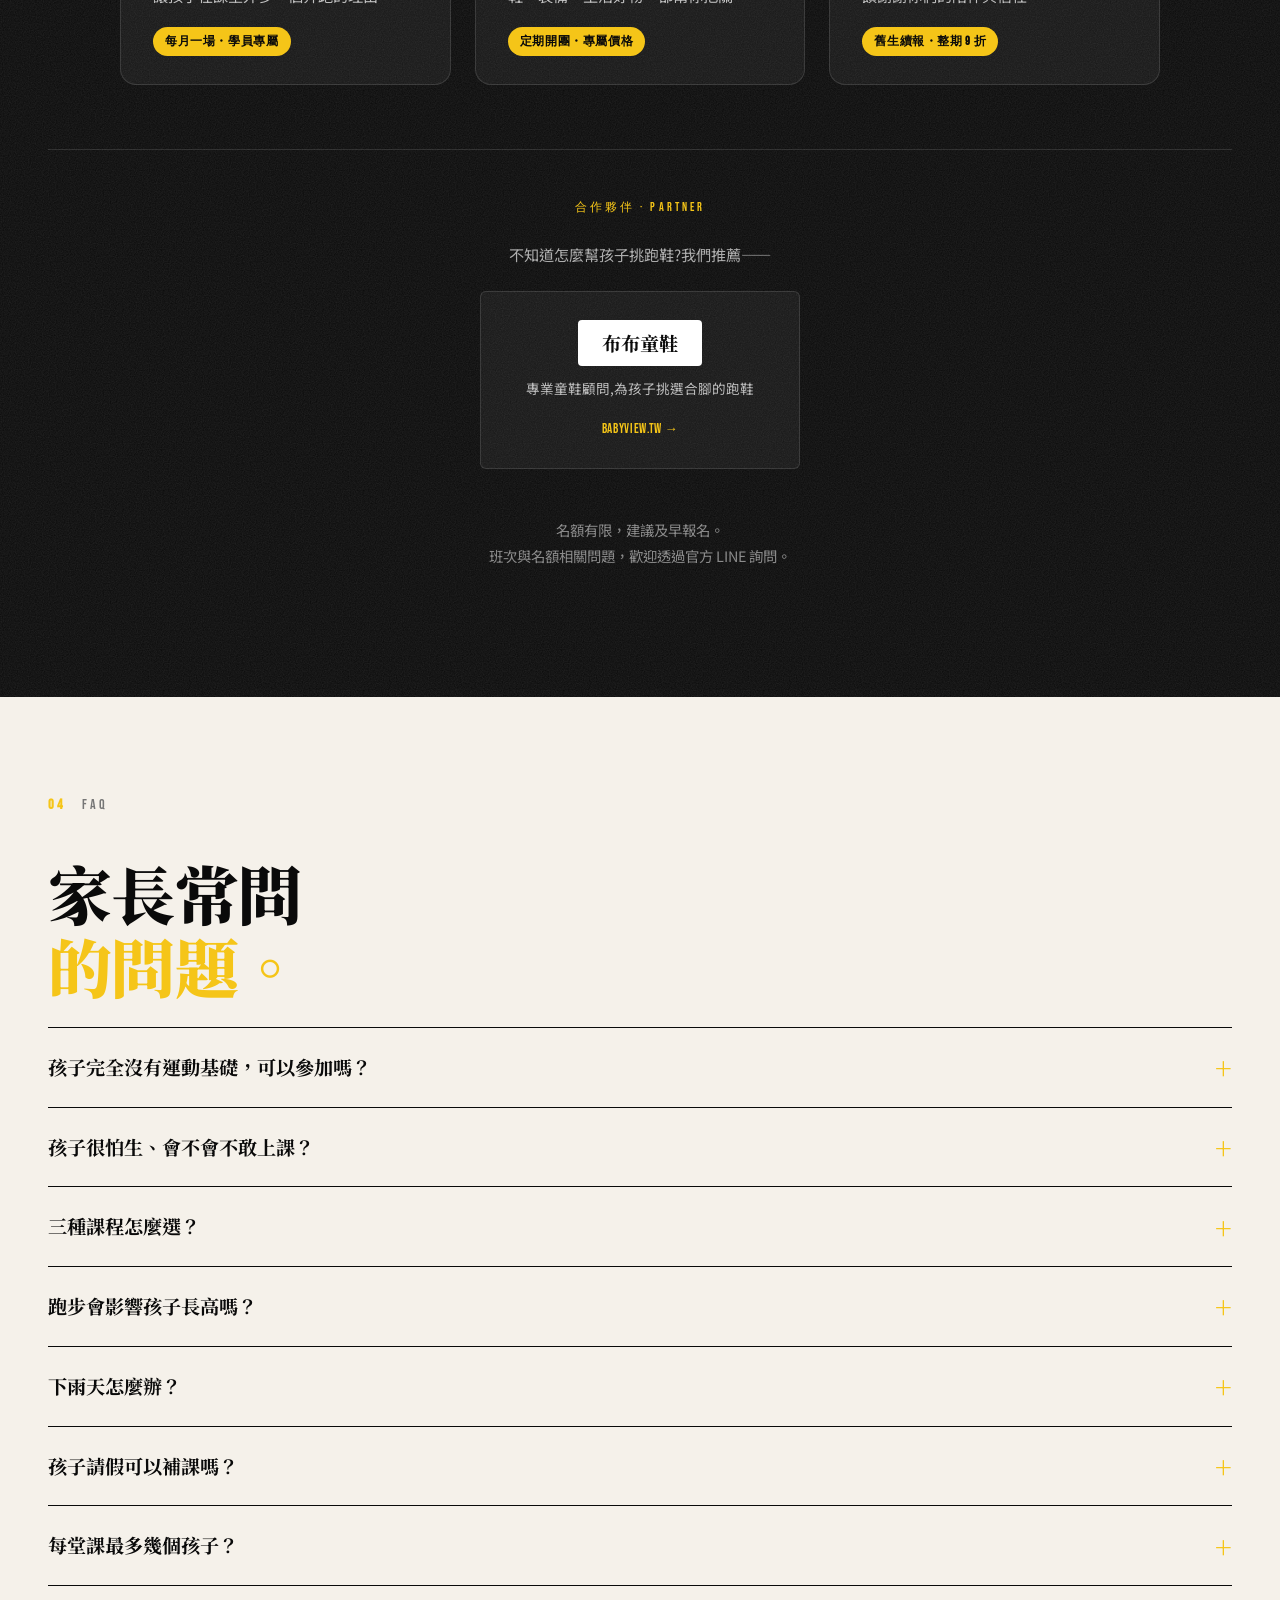
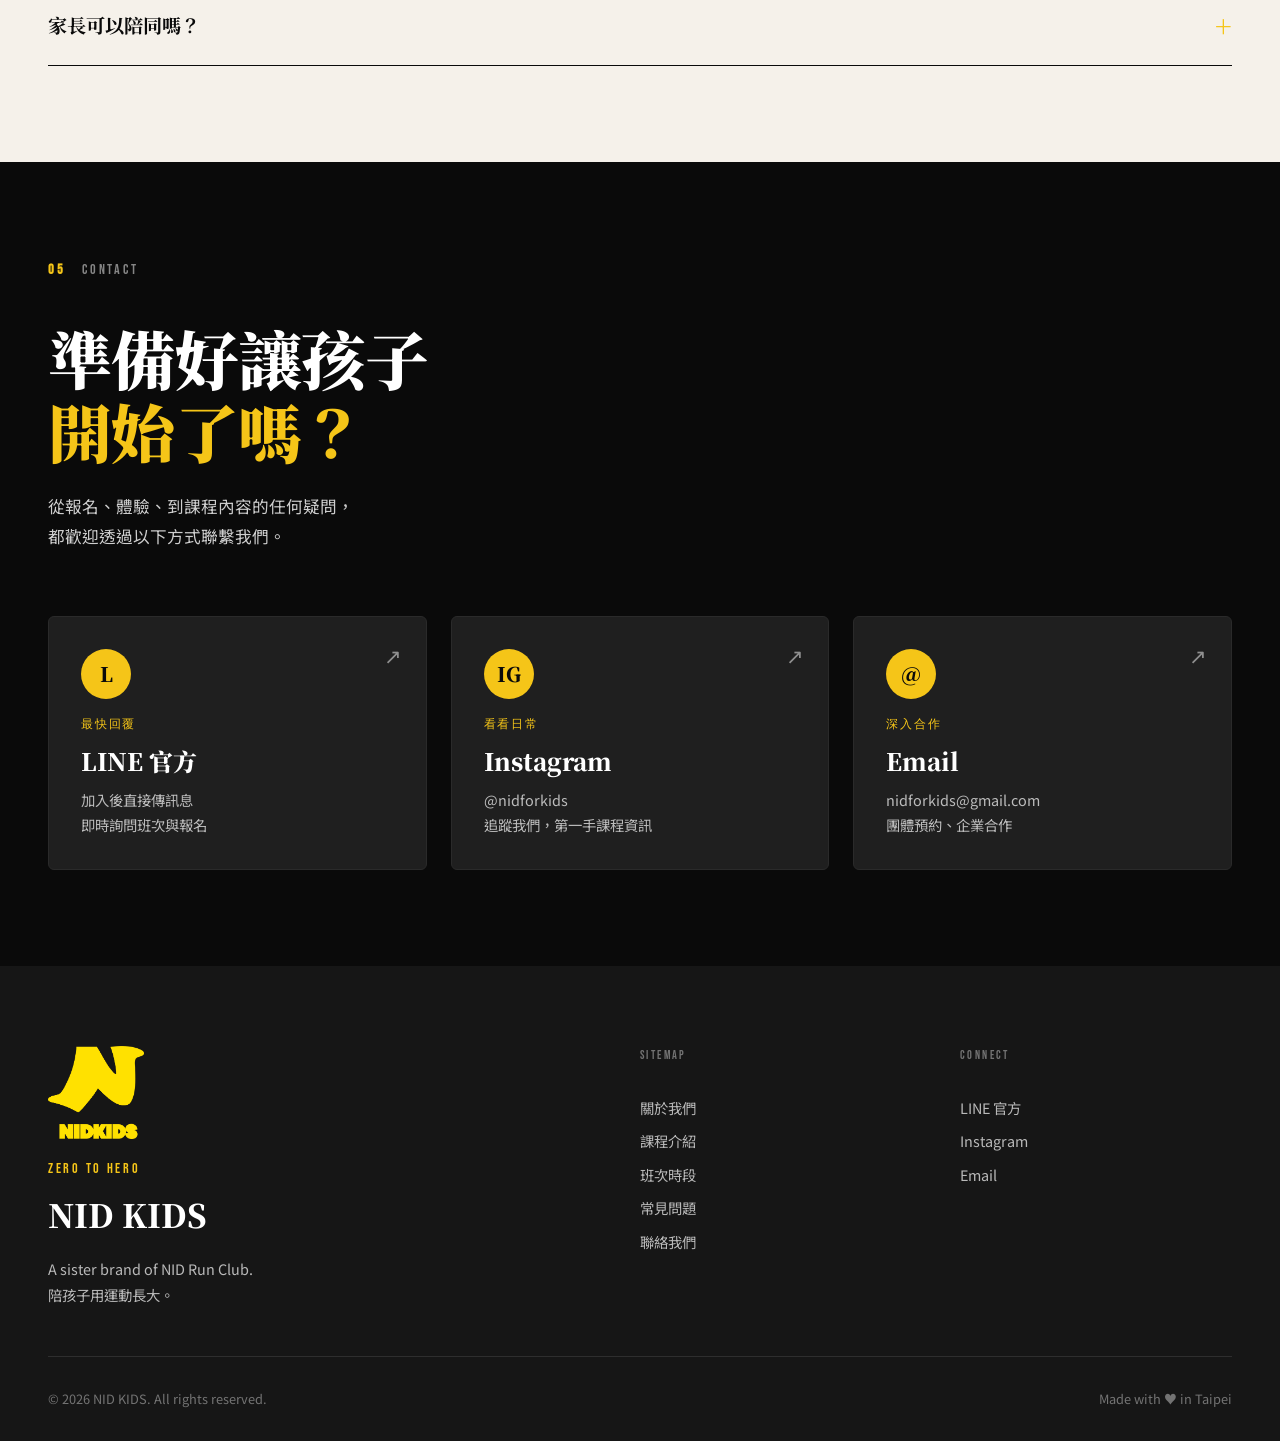
==== commit 427646dd: "Add files via upload" ====
--- a/index.html
+++ b/index.html
@@ -231,8 +231,8 @@
 
       <!-- 期程資訊 -->
       <p class="schedule-period">
-        <span class="period-badge">2026 秋季班</span>
-        <span class="period-text">台北田徑場 ｜ 9 月開課</span>
+        <span class="period-badge">2026 冬季班</span>
+        <span class="period-text">台北田徑場 ｜ 12 月開課</span>
       </p>
 
       <!-- 班次卡片：按星期分（預設展開第一張） -->
@@ -242,9 +242,9 @@
         <div class="course-tab is-open" data-course="fri">
           <button class="course-tab-head" type="button" aria-expanded="true">
             <div class="course-tab-info">
-              <span class="course-tab-tag">Friday · 台北田徑場 · 10 堂 · 9/11 開課</span>
+              <span class="course-tab-tag">Friday · 台北田徑場 · 9 堂 · 12/11 開課</span>
               <h3 class="course-tab-name">週五班</h3>
-              <p class="course-tab-desc">整期 10 堂・NT$ 4,500</p>
+              <p class="course-tab-desc">整期 9 堂・NT$ 4,050</p>
             </div>
             <span class="course-tab-icon" aria-hidden="true">+</span>
           </button>
@@ -255,7 +255,7 @@
                   <span class="sr-day">週五</span>
                   <span class="sr-hour">16:45</span>
                 </div>
-                <div class="sr-loc">週五北田幼兒跑步體適能班</div>
+                <div class="sr-loc">週五北田幼兒跑步體適能班 1645</div>
                 <div class="sr-meta"><span class="sr-spots"></span></div>
                 <a class="sr-cta enroll-cta" href="https://lin.ee/PbnzLWp" target="_blank" rel="noopener">私訊插班</a>
               </li>
@@ -264,7 +264,7 @@
                   <span class="sr-day">週五</span>
                   <span class="sr-hour">17:45</span>
                 </div>
-                <div class="sr-loc">週五北田兒童趣味跑步班</div>
+                <div class="sr-loc">週五北田兒童趣味跑步班 1745</div>
                 <div class="sr-meta"><span class="sr-spots"></span></div>
                 <a class="sr-cta enroll-cta" href="https://lin.ee/PbnzLWp" target="_blank" rel="noopener">私訊插班</a>
               </li>
@@ -273,13 +273,13 @@
                   <span class="sr-day">週五</span>
                   <span class="sr-hour">18:45</span>
                 </div>
-                <div class="sr-loc">週五北田兒童趣味跑步班</div>
+                <div class="sr-loc">週五北田兒童趣味跑步班 1845</div>
                 <div class="sr-meta"><span class="sr-spots"></span></div>
                 <a class="sr-cta enroll-cta" href="https://lin.ee/PbnzLWp" target="_blank" rel="noopener">私訊插班</a>
               </li>
             </ul>
             <div class="course-tab-price">
-              <span class="price-line">整期 10 堂 NT$ 4,500（一堂 NT$ 450）・9/11 開課</span>
+              <span class="price-line">整期 9 堂 NT$ 4,050（一堂 NT$ 450）・12/11 開課</span>
             </div>
           </div>
         </div>
@@ -288,9 +288,9 @@
         <div class="course-tab" data-course="sat">
           <button class="course-tab-head" type="button" aria-expanded="false">
             <div class="course-tab-info">
-              <span class="course-tab-tag">Saturday · 台北田徑場 · 9 堂 · 9/12 開課</span>
+              <span class="course-tab-tag">Saturday · 台北田徑場 · 上午 9 堂／下午 8 堂 · 12 月開課</span>
               <h3 class="course-tab-name">週六班</h3>
-              <p class="course-tab-desc">整期 9 堂・NT$ 4,050</p>
+              <p class="course-tab-desc">上午場 9 堂 NT$ 4,050・下午場 8 堂 NT$ 3,600</p>
             </div>
             <span class="course-tab-icon" aria-hidden="true">+</span>
           </button>
@@ -301,7 +301,7 @@
                   <span class="sr-day">週六</span>
                   <span class="sr-hour">07:15</span>
                 </div>
-                <div class="sr-loc">週六北田兒童跑步訓練班</div>
+                <div class="sr-loc">週六北田兒童跑步訓練班 0715</div>
                 <div class="sr-meta"><span class="sr-spots"></span></div>
                 <a class="sr-cta enroll-cta" href="https://lin.ee/PbnzLWp" target="_blank" rel="noopener">私訊插班</a>
               </li>
@@ -310,7 +310,7 @@
                   <span class="sr-day">週六</span>
                   <span class="sr-hour">09:00</span>
                 </div>
-                <div class="sr-loc">週六北田幼兒跑步體適能班</div>
+                <div class="sr-loc">週六北田幼兒跑步體適能班 0900</div>
                 <div class="sr-meta"><span class="sr-spots"></span></div>
                 <a class="sr-cta enroll-cta" href="https://lin.ee/PbnzLWp" target="_blank" rel="noopener">私訊插班</a>
               </li>
@@ -319,13 +319,23 @@
                   <span class="sr-day">週六</span>
                   <span class="sr-hour">10:00</span>
                 </div>
-                <div class="sr-loc">週六北田兒童趣味跑步班</div>
+                <div class="sr-loc">週六北田兒童趣味跑步班 1000</div>
+                <div class="sr-meta"><span class="sr-spots"></span></div>
+                <a class="sr-cta enroll-cta" href="https://lin.ee/PbnzLWp" target="_blank" rel="noopener">私訊插班</a>
+              </li>
+              <li class="schedule-row">
+                <div class="sr-time">
+                  <span class="sr-day">週六</span>
+                  <span class="sr-hour">16:00</span>
+                </div>
+                <div class="sr-loc">週六北田兒童跑步訓練班 1600</div>
                 <div class="sr-meta"><span class="sr-spots"></span></div>
                 <a class="sr-cta enroll-cta" href="https://lin.ee/PbnzLWp" target="_blank" rel="noopener">私訊插班</a>
               </li>
             </ul>
             <div class="course-tab-price">
-              <span class="price-line">整期 9 堂 NT$ 4,050（一堂 NT$ 450）・9/12 開課</span>
+              <span class="price-line" style="display:block;">上午場（07:15・09:00・10:00）整期 9 堂 NT$ 4,050・12/5 開課</span>
+              <span class="price-line" style="display:block;margin-top:0.25rem;">下午場（16:00 訓練班）整期 8 堂 NT$ 3,600・12/12 開課</span>
             </div>
           </div>
         </div>
@@ -553,6 +563,6 @@
     </div>
   </footer>
 
-  <script src="script.js"></script>
+  <script src="script.js?v=20260914b"></script>
 </body>
 </html>
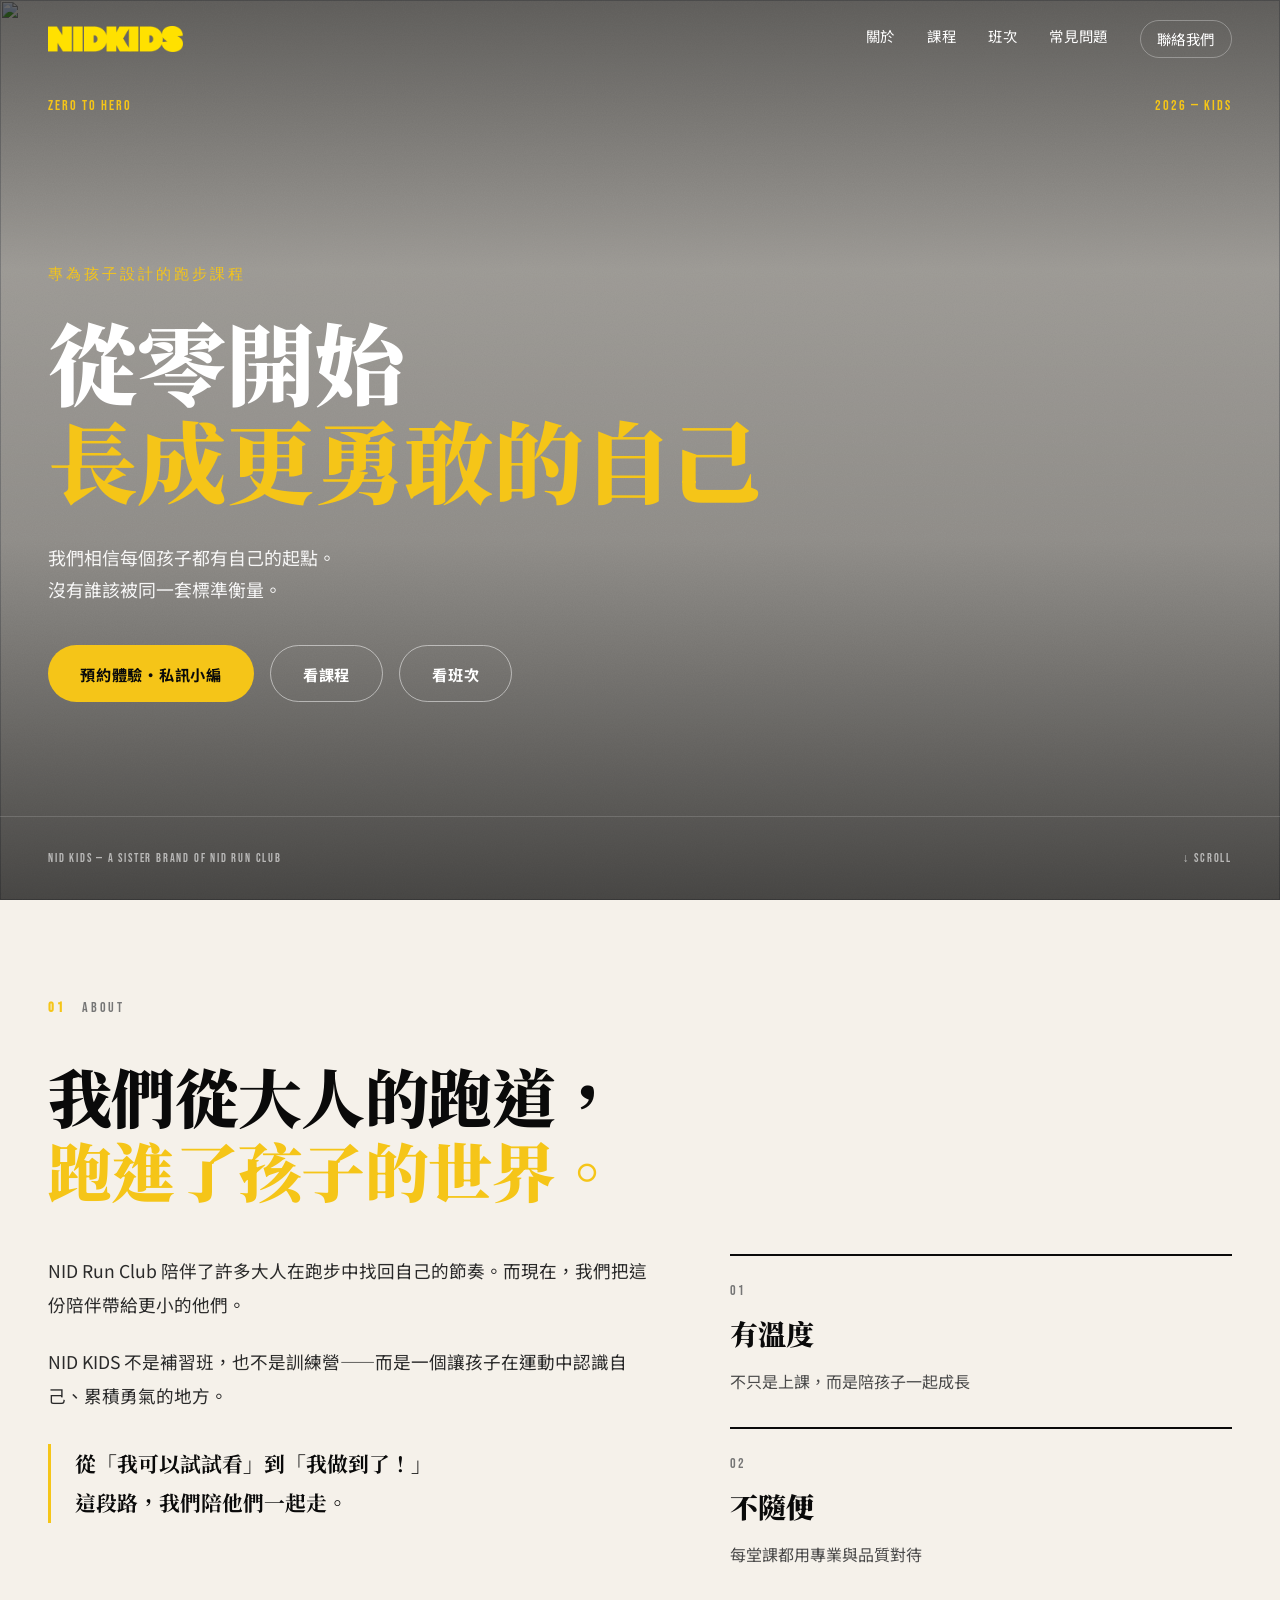
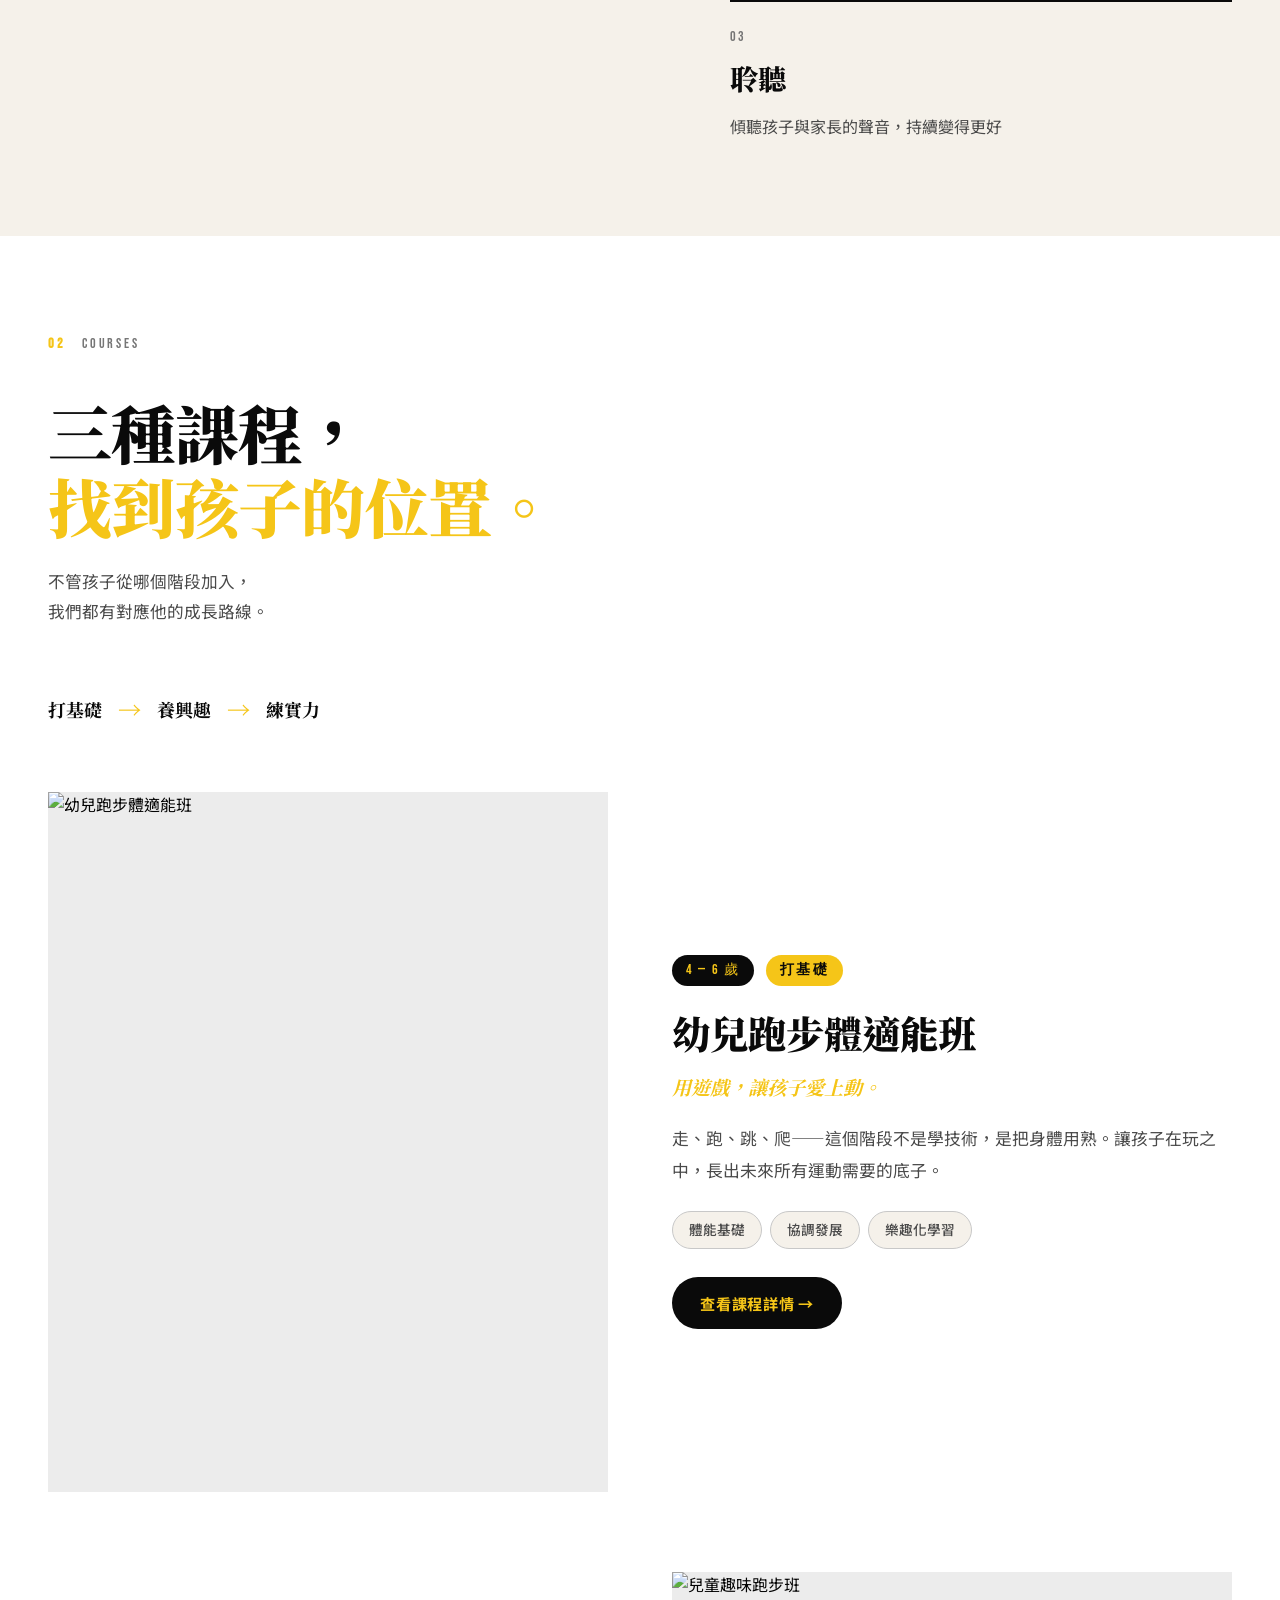
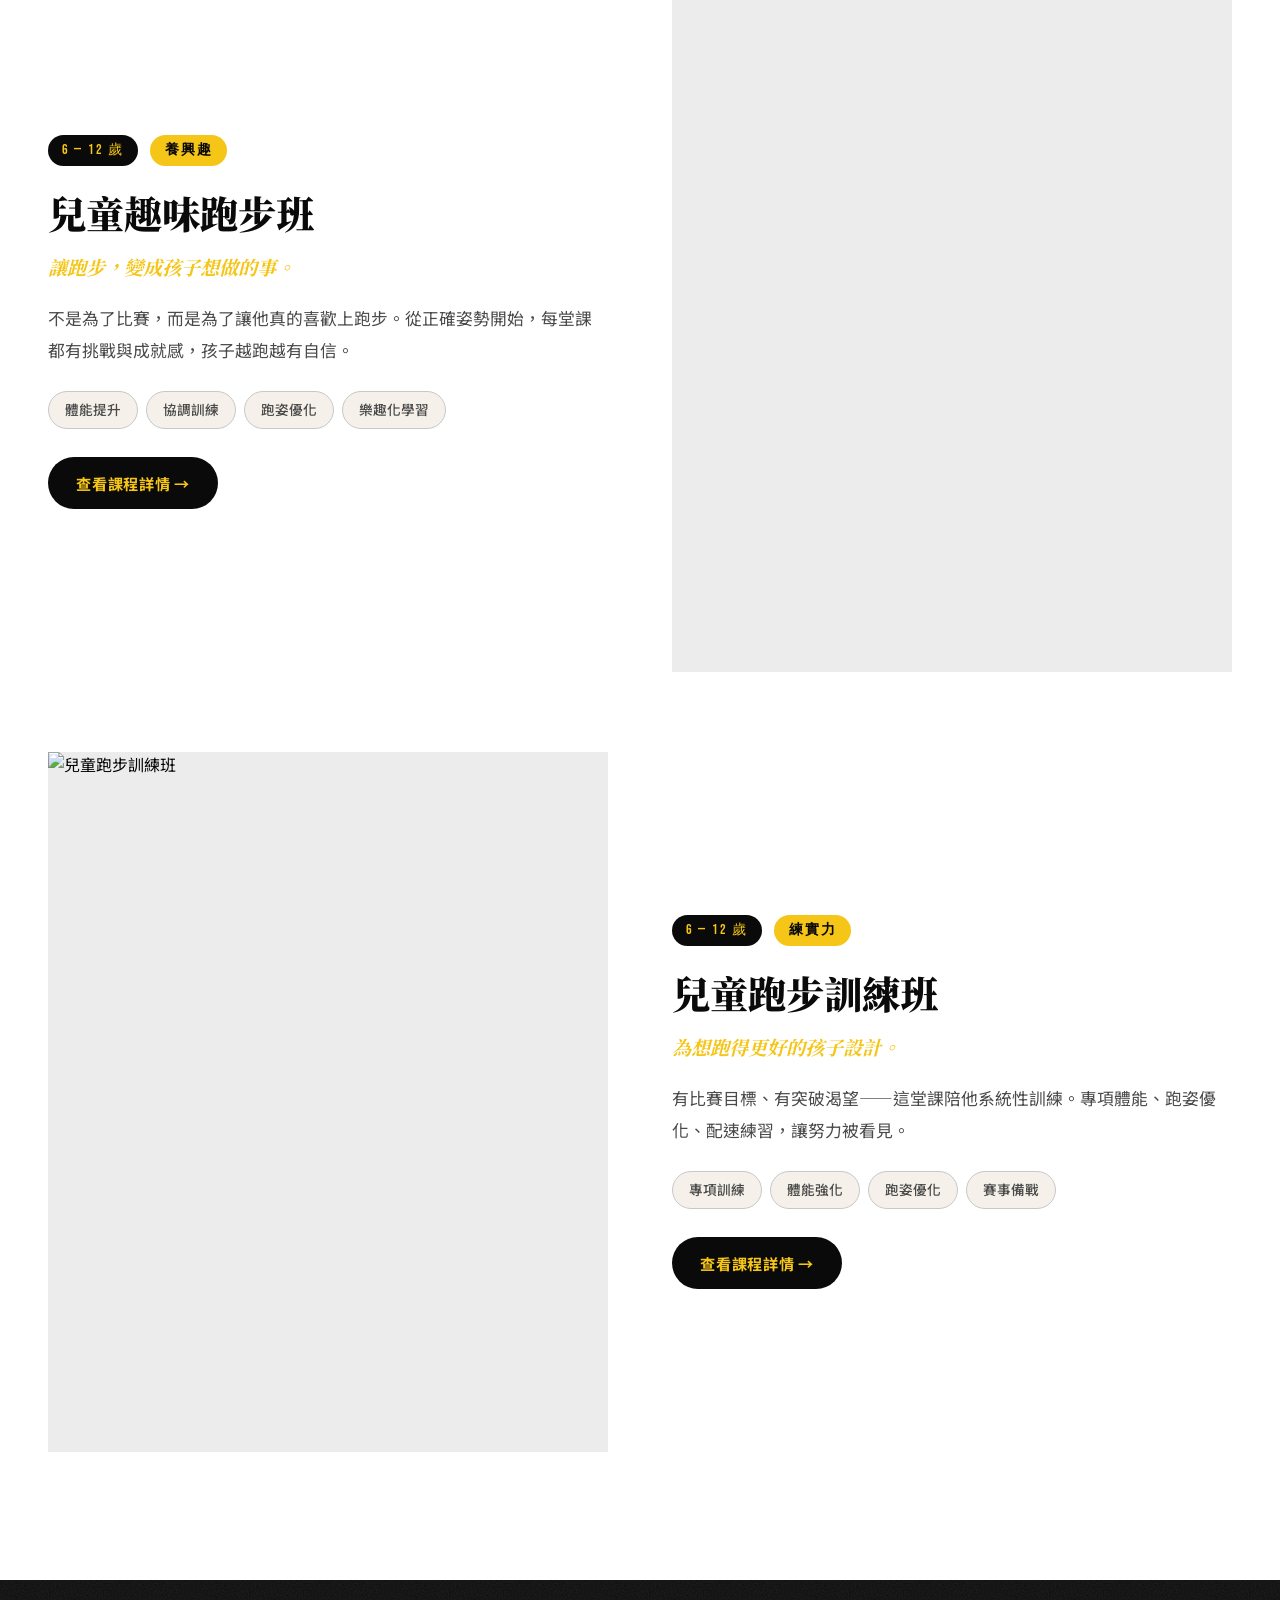
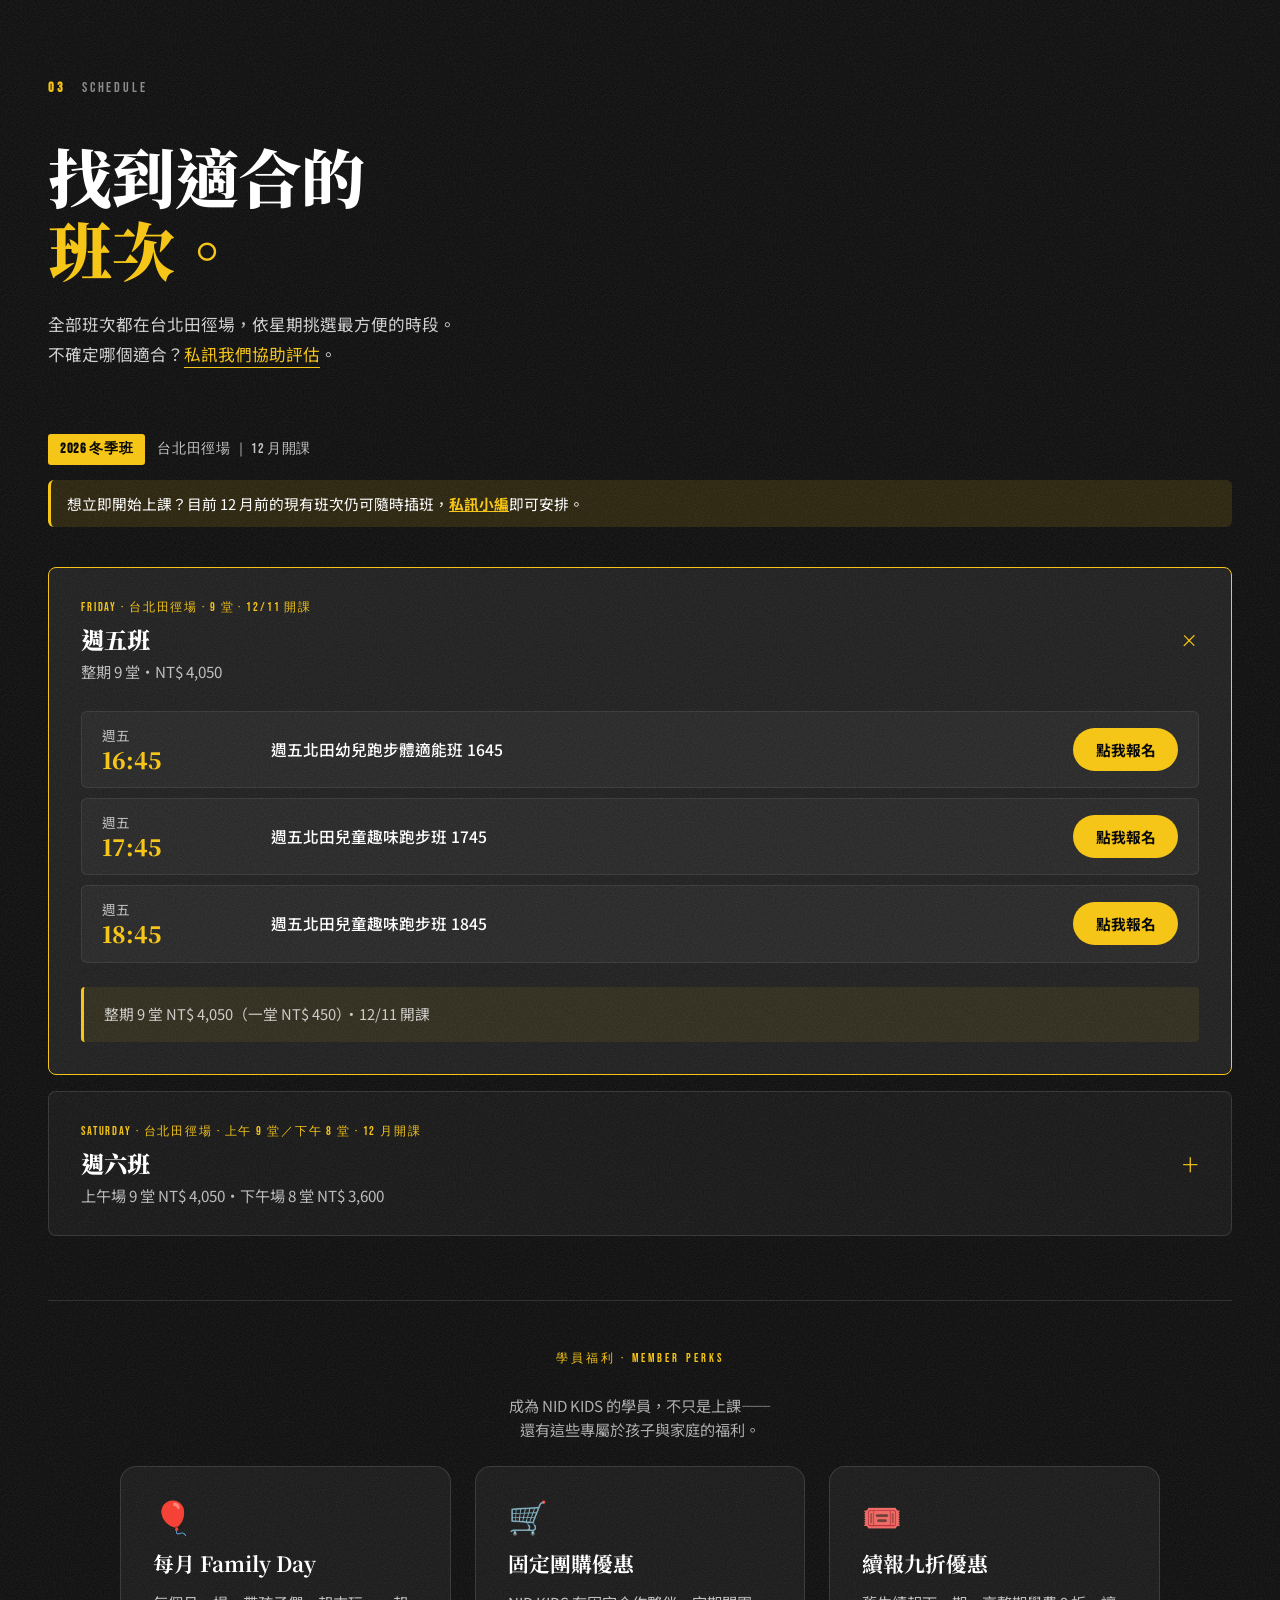
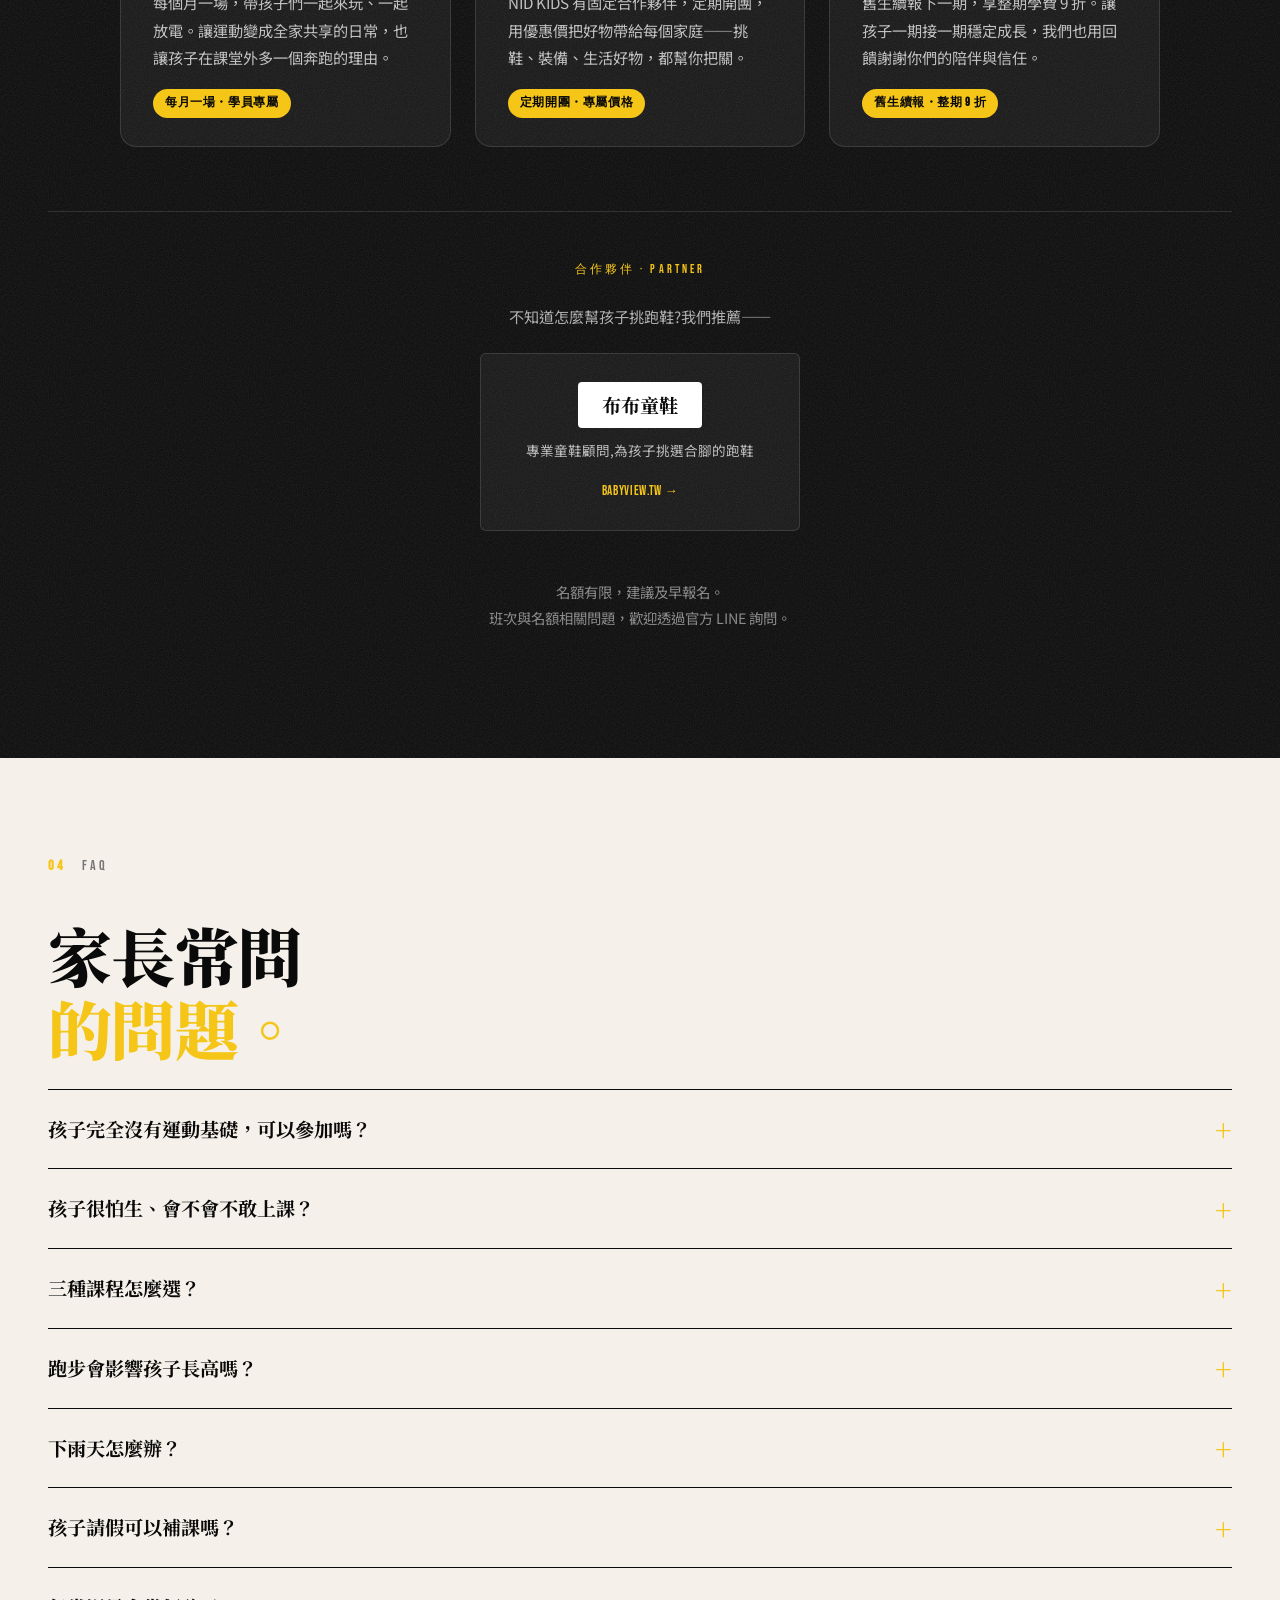
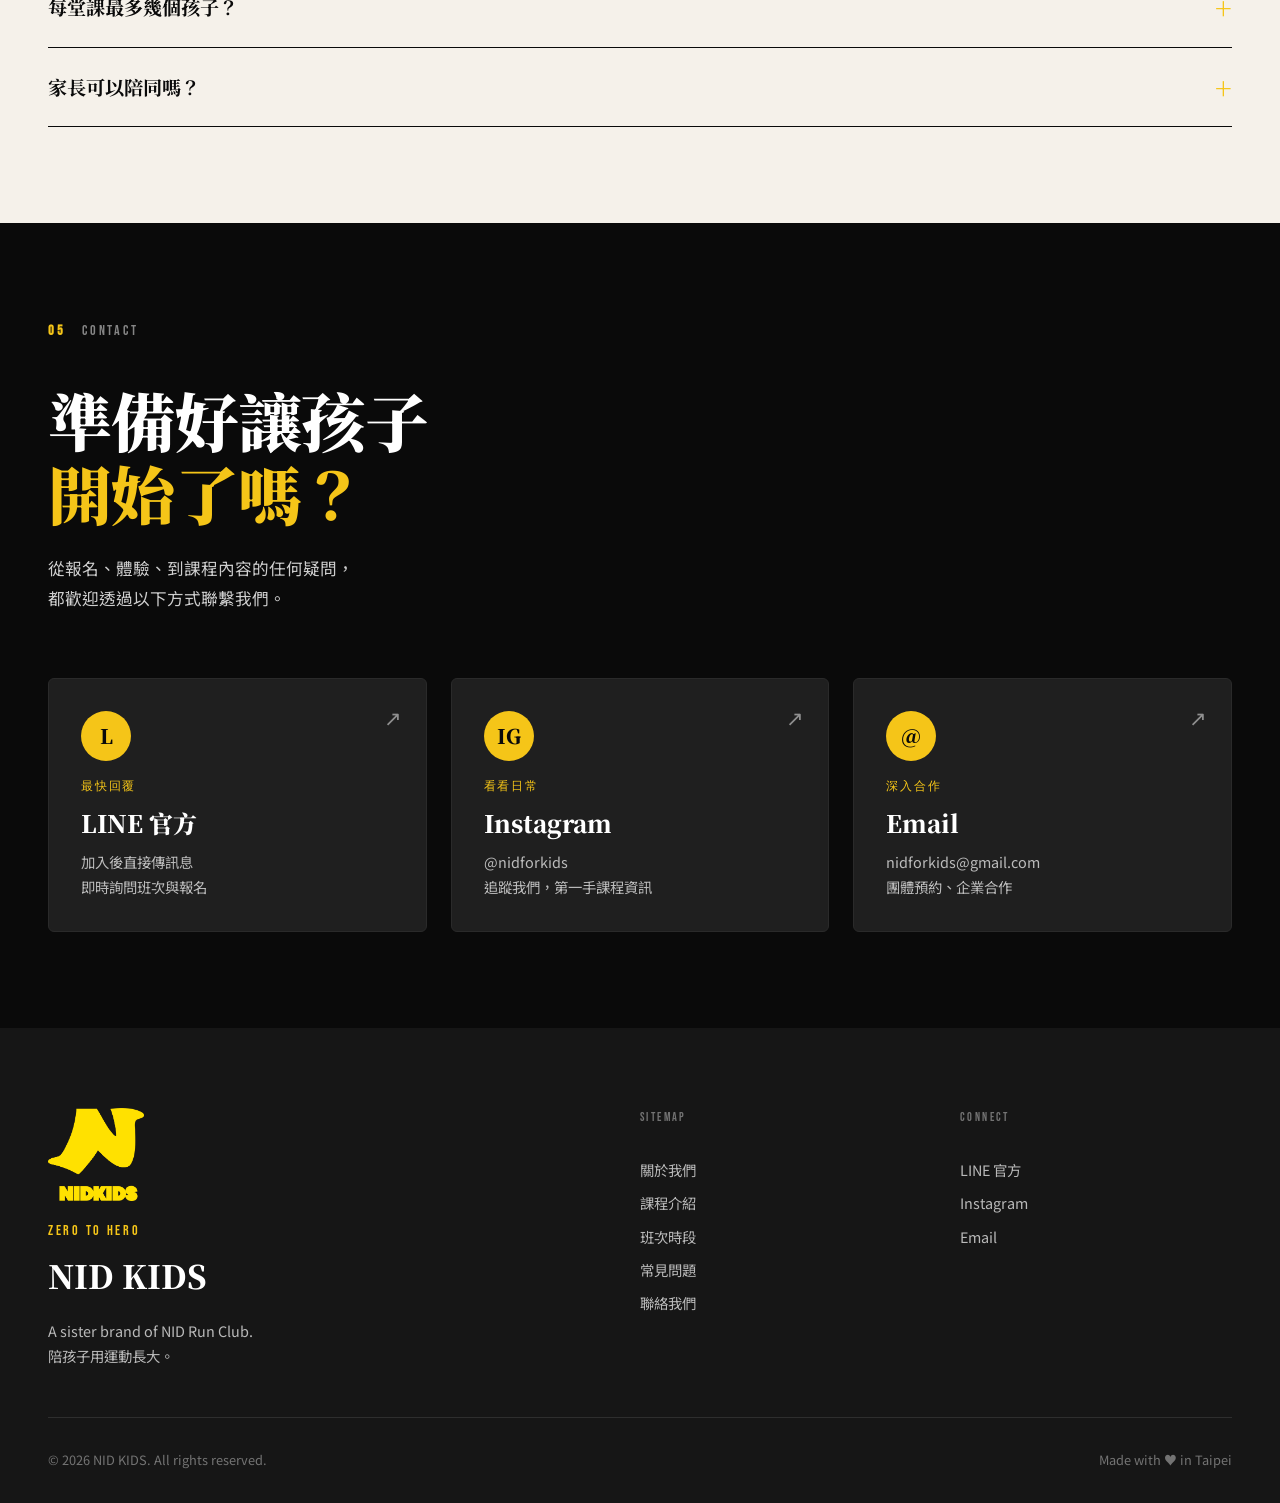
==== commit e074ce78: "Add files via upload" ====
--- a/index.html
+++ b/index.html
@@ -235,6 +235,11 @@
         <span class="period-text">台北田徑場 ｜ 12 月開課</span>
       </p>
 
+      <!-- 插班提醒：12 月前現有班次仍可插班 -->
+      <p class="schedule-note" style="margin:0.9rem 0 0;padding:0.7rem 1rem;background:rgba(245,197,24,0.12);border-left:3px solid #F5C518;border-radius:6px;color:#fff;font-size:0.92rem;line-height:1.7;">
+        想立即開始上課？目前 12 月前的現有班次仍可隨時插班，<a href="https://lin.ee/PbnzLWp" target="_blank" rel="noopener" style="color:#F5C518;font-weight:700;text-decoration:underline;">私訊小編</a>即可安排。
+      </p>
+
       <!-- 班次卡片：按星期分（預設展開第一張） -->
       <div class="course-tabs" id="course-tabs">
 
@@ -257,7 +262,7 @@
                 </div>
                 <div class="sr-loc">週五北田幼兒跑步體適能班 1645</div>
                 <div class="sr-meta"><span class="sr-spots"></span></div>
-                <a class="sr-cta enroll-cta" href="https://lin.ee/PbnzLWp" target="_blank" rel="noopener">私訊插班</a>
+                <a class="sr-cta enroll-cta" href="https://www.surveycake.com/s/RLa8x" target="_blank" rel="noopener">點我報名</a>
               </li>
               <li class="schedule-row">
                 <div class="sr-time">
@@ -266,7 +271,7 @@
                 </div>
                 <div class="sr-loc">週五北田兒童趣味跑步班 1745</div>
                 <div class="sr-meta"><span class="sr-spots"></span></div>
-                <a class="sr-cta enroll-cta" href="https://lin.ee/PbnzLWp" target="_blank" rel="noopener">私訊插班</a>
+                <a class="sr-cta enroll-cta" href="https://www.surveycake.com/s/RLa8x" target="_blank" rel="noopener">點我報名</a>
               </li>
               <li class="schedule-row">
                 <div class="sr-time">
@@ -275,7 +280,7 @@
                 </div>
                 <div class="sr-loc">週五北田兒童趣味跑步班 1845</div>
                 <div class="sr-meta"><span class="sr-spots"></span></div>
-                <a class="sr-cta enroll-cta" href="https://lin.ee/PbnzLWp" target="_blank" rel="noopener">私訊插班</a>
+                <a class="sr-cta enroll-cta" href="https://www.surveycake.com/s/RLa8x" target="_blank" rel="noopener">點我報名</a>
               </li>
             </ul>
             <div class="course-tab-price">
@@ -303,7 +308,7 @@
                 </div>
                 <div class="sr-loc">週六北田兒童跑步訓練班 0715</div>
                 <div class="sr-meta"><span class="sr-spots"></span></div>
-                <a class="sr-cta enroll-cta" href="https://lin.ee/PbnzLWp" target="_blank" rel="noopener">私訊插班</a>
+                <a class="sr-cta enroll-cta" href="https://www.surveycake.com/s/RLa8x" target="_blank" rel="noopener">點我報名</a>
               </li>
               <li class="schedule-row">
                 <div class="sr-time">
@@ -312,7 +317,7 @@
                 </div>
                 <div class="sr-loc">週六北田幼兒跑步體適能班 0900</div>
                 <div class="sr-meta"><span class="sr-spots"></span></div>
-                <a class="sr-cta enroll-cta" href="https://lin.ee/PbnzLWp" target="_blank" rel="noopener">私訊插班</a>
+                <a class="sr-cta enroll-cta" href="https://www.surveycake.com/s/RLa8x" target="_blank" rel="noopener">點我報名</a>
               </li>
               <li class="schedule-row">
                 <div class="sr-time">
@@ -321,7 +326,7 @@
                 </div>
                 <div class="sr-loc">週六北田兒童趣味跑步班 1000</div>
                 <div class="sr-meta"><span class="sr-spots"></span></div>
-                <a class="sr-cta enroll-cta" href="https://lin.ee/PbnzLWp" target="_blank" rel="noopener">私訊插班</a>
+                <a class="sr-cta enroll-cta" href="https://www.surveycake.com/s/RLa8x" target="_blank" rel="noopener">點我報名</a>
               </li>
               <li class="schedule-row">
                 <div class="sr-time">
@@ -330,7 +335,7 @@
                 </div>
                 <div class="sr-loc">週六北田兒童跑步訓練班 1600</div>
                 <div class="sr-meta"><span class="sr-spots"></span></div>
-                <a class="sr-cta enroll-cta" href="https://lin.ee/PbnzLWp" target="_blank" rel="noopener">私訊插班</a>
+                <a class="sr-cta enroll-cta" href="https://www.surveycake.com/s/RLa8x" target="_blank" rel="noopener">點我報名</a>
               </li>
             </ul>
             <div class="course-tab-price">
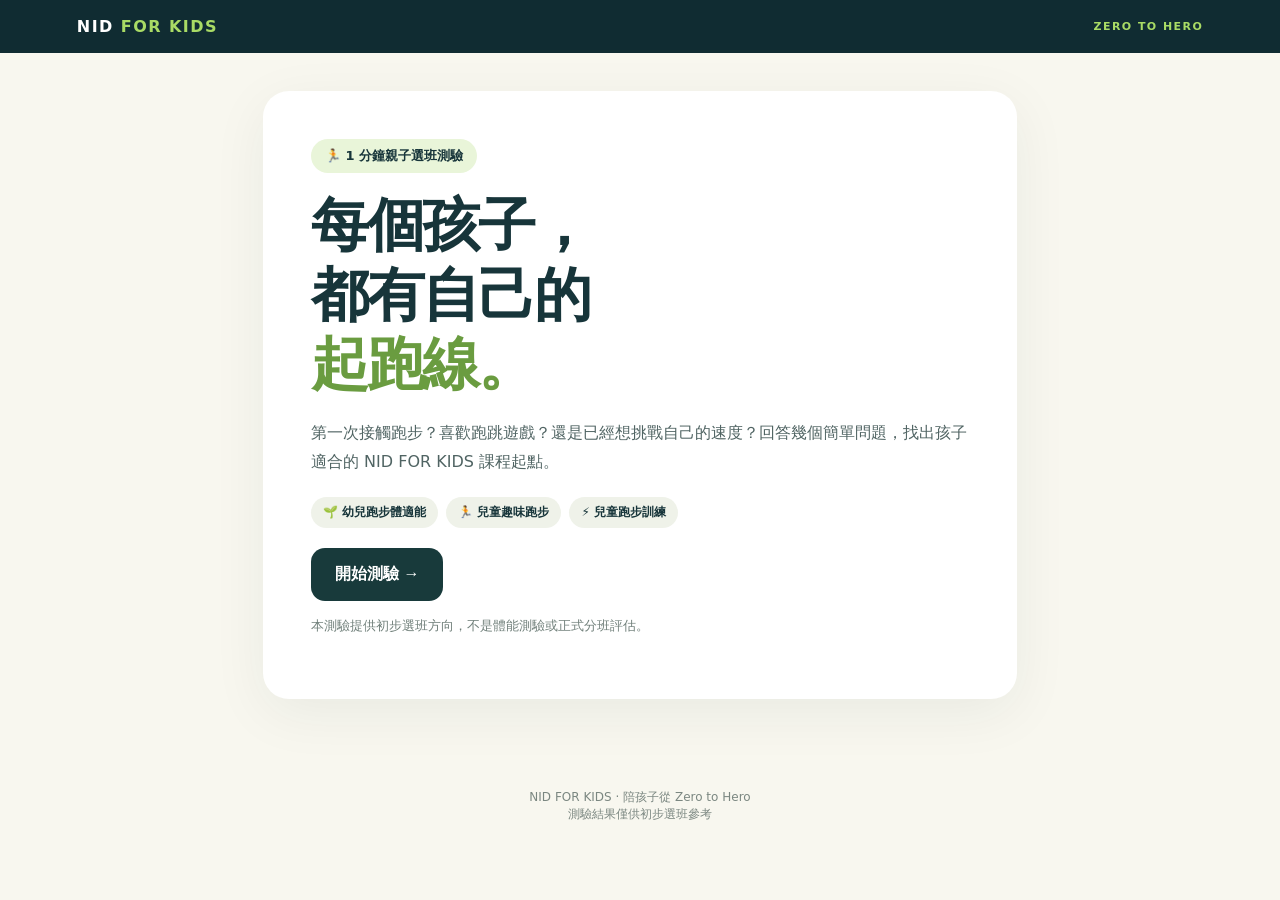
==== commit cd255d40: "Add files via upload" ====
--- a/index.html
+++ b/index.html
@@ -1,573 +1,25 @@
-<!DOCTYPE html>
-<html lang="zh-Hant">
-<head>
-  <meta charset="UTF-8">
-  <meta name="viewport" content="width=device-width, initial-scale=1.0">
-  <meta name="description" content="NID KIDS｜專為孩子設計的兒童跑步課程，由專業跑步團隊打造，陪孩子建立自信、突破自我。Zero to Hero，從零開始，長成更勇敢的自己。">
-  <title>NID KIDS｜兒童跑步課程</title>
-  <!-- Favicon -->
-  <link rel="icon" href="assets/favicon.ico" sizes="any">
-  <link rel="icon" type="image/png" sizes="32x32" href="assets/favicon-32.png">
-  <link rel="icon" type="image/png" sizes="16x16" href="assets/favicon-16.png">
-  <link rel="apple-touch-icon" href="assets/apple-touch-icon.png">
-
-
-  <!-- Open Graph -->
-  <meta property="og:title" content="NID KIDS｜兒童跑步課程">
-  <meta property="og:description" content="Zero to Hero，從零開始，長成更勇敢的自己。">
-  <meta property="og:type" content="website">
-
-  <!-- Fonts: Noto Serif TC for editorial headlines + Noto Sans TC for body -->
-  <link rel="preconnect" href="https://fonts.googleapis.com">
-  <link rel="preconnect" href="https://fonts.gstatic.com" crossorigin>
-  <link href="https://fonts.googleapis.com/css2?family=Noto+Sans+TC:wght@400;500;700;900&family=Noto+Serif+TC:wght@600;700;900&family=Bebas+Neue&display=swap" rel="stylesheet">
-
-  <link rel="stylesheet" href="style.css">
-</head>
-<body>
-
-  <!-- ============= NAV ============= -->
-  <nav class="nav">
-    <div class="nav-inner">
-      <a href="#top" class="nav-logo">
-        <img src="assets/logo-nid-wordmark.png" alt="NID KIDS" class="nav-logo-img" loading="lazy">
-      </a>
-      <div class="nav-links">
-        <a href="#about">關於</a>
-        <a href="#courses">課程</a>
-        <a href="#schedule">班次</a>
-        <a href="#faq">常見問題</a>
-        <a href="#contact" class="nav-cta">聯絡我們</a>
-      </div>
-      <button class="nav-toggle" aria-label="menu">
-        <span></span><span></span><span></span>
-      </button>
-    </div>
-  </nav>
-
-  <!-- ============= HERO ============= -->
-  <header class="hero" id="top">
-    <div class="hero-bg">
-      <img src="assets/hero-1.jpg" alt="" class="hero-img active" loading="eager">
-    </div>
-    <div class="hero-overlay"></div>
-    <div class="hero-grain"></div>
-
-    <div class="hero-meta">
-      <span class="meta-left">ZERO TO HERO</span>
-      <span class="meta-right">2026 — KIDS</span>
-    </div>
-
-    <div class="hero-content">
-      <p class="eyebrow">專為孩子設計的跑步課程</p>
-      <h1 class="hero-title">
-        <span class="title-cn">從零開始</span>
-        <span class="title-cn yellow">長成更勇敢的自己</span>
-      </h1>
-      <p class="hero-sub">我們相信每個孩子都有自己的起點。<br>沒有誰該被同一套標準衡量。</p>
-      <div class="hero-actions">
-        <a href="https://lin.ee/PbnzLWp" target="_blank" rel="noopener" class="btn btn-yellow">預約體驗・私訊小編</a>
-        <a href="#courses" class="btn btn-outline">看課程</a>
-        <a href="#schedule" class="btn btn-outline">看班次</a>
-      </div>
-    </div>
-
-    <div class="hero-foot">
-      <span class="hero-foot-left">NID KIDS — A SISTER BRAND OF NID RUN CLUB</span>
-      <span class="hero-foot-right">↓ SCROLL</span>
-    </div>
-  </header>
-
-  <!-- ============= ABOUT ============= -->
-  <section class="section about" id="about">
-    <div class="container">
-      <div class="section-head">
-        <span class="section-num">01</span>
-        <span class="section-label">ABOUT</span>
-      </div>
-
-      <h2 class="section-title">
-        我們從大人的跑道，<br>
-        <span class="yellow">跑進了孩子的世界。</span>
-      </h2>
-
-      <div class="about-grid">
-        <div class="about-text">
-          <p>NID Run Club 陪伴了許多大人在跑步中找回自己的節奏。而現在，我們把這份陪伴帶給更小的他們。</p>
-          <p>NID KIDS 不是補習班，也不是訓練營——而是一個讓孩子在運動中認識自己、累積勇氣的地方。</p>
-          <p class="about-emphasis">從「我可以試試看」到「我做到了！」<br>這段路，我們陪他們一起走。</p>
-        </div>
-
-        <div class="values">
-          <div class="value-item">
-            <span class="value-num">01</span>
-            <h3>有溫度</h3>
-            <p>不只是上課，而是陪孩子一起成長</p>
-          </div>
-          <div class="value-item">
-            <span class="value-num">02</span>
-            <h3>不隨便</h3>
-            <p>每堂課都用專業與品質對待</p>
-          </div>
-          <div class="value-item">
-            <span class="value-num">03</span>
-            <h3>聆聽</h3>
-            <p>傾聽孩子與家長的聲音，持續變得更好</p>
-          </div>
-        </div>
-      </div>
-    </div>
-  </section>
-
-  <!-- ============= COURSES ============= -->
-  <section class="section courses" id="courses">
-    <div class="container">
-      <div class="section-head">
-        <span class="section-num">02</span>
-        <span class="section-label">COURSES</span>
-      </div>
-
-      <h2 class="section-title">
-        三種課程，<br>
-        <span class="yellow">找到孩子的位置。</span>
-      </h2>
-
-      <p class="section-lead">不管孩子從哪個階段加入，<br>我們都有對應他的成長路線。</p>
-
-      <div class="path-arrows">
-        <span>打基礎</span>
-        <span class="arrow">→</span>
-        <span>養興趣</span>
-        <span class="arrow">→</span>
-        <span>練實力</span>
-      </div>
-
-      <!-- Course list will be loaded from Sheets, with fallback static content -->
-      <div class="course-list" id="course-list">
-        <!-- 動態載入。以下是 fallback content，Sheets 未載入時顯示 -->
-
-        <article class="course-card">
-          <div class="course-card-img">
-            <img src="assets/hero-3.jpg" alt="幼兒跑步體適能班" loading="lazy">
-          </div>
-          <div class="course-card-body">
-            <div class="course-tag-row">
-              <span class="course-tag">4 — 6 歲</span>
-              <span class="course-pillar">打基礎</span>
-            </div>
-            <h3 class="course-name">幼兒跑步體適能班</h3>
-            <p class="course-tagline">用遊戲，讓孩子愛上動。</p>
-            <p class="course-desc">走、跑、跳、爬——這個階段不是學技術，是把身體用熟。讓孩子在玩之中，長出未來所有運動需要的底子。</p>
-            <ul class="course-features">
-              <li>體能基礎</li>
-              <li>協調發展</li>
-              <li>樂趣化學習</li>
-            </ul>
-            <a href="courses/kids-fitness.html" class="course-link">查看課程詳情 →</a>
-          </div>
-        </article>
-
-        <article class="course-card">
-          <div class="course-card-img">
-            <img src="assets/hero-1.jpg" alt="兒童趣味跑步班" loading="lazy">
-          </div>
-          <div class="course-card-body">
-            <div class="course-tag-row">
-              <span class="course-tag">6 — 12 歲</span>
-              <span class="course-pillar">養興趣</span>
-            </div>
-            <h3 class="course-name">兒童趣味跑步班</h3>
-            <p class="course-tagline">讓跑步，變成孩子想做的事。</p>
-            <p class="course-desc">不是為了比賽，而是為了讓他真的喜歡上跑步。從正確姿勢開始，每堂課都有挑戰與成就感，孩子越跑越有自信。</p>
-            <ul class="course-features">
-              <li>體能提升</li>
-              <li>協調訓練</li>
-              <li>跑姿優化</li>
-              <li>樂趣化學習</li>
-            </ul>
-            <a href="courses/kids-running-fun.html" class="course-link">查看課程詳情 →</a>
-          </div>
-        </article>
-
-        <article class="course-card">
-          <div class="course-card-img">
-            <img src="assets/hero-4.jpg" alt="兒童跑步訓練班" loading="lazy">
-          </div>
-          <div class="course-card-body">
-            <div class="course-tag-row">
-              <span class="course-tag">6 — 12 歲</span>
-              <span class="course-pillar">練實力</span>
-            </div>
-            <h3 class="course-name">兒童跑步訓練班</h3>
-            <p class="course-tagline">為想跑得更好的孩子設計。</p>
-            <p class="course-desc">有比賽目標、有突破渴望——這堂課陪他系統性訓練。專項體能、跑姿優化、配速練習，讓努力被看見。</p>
-            <ul class="course-features">
-              <li>專項訓練</li>
-              <li>體能強化</li>
-              <li>跑姿優化</li>
-              <li>賽事備戰</li>
-            </ul>
-            <a href="courses/kids-running-train.html" class="course-link">查看課程詳情 →</a>
-          </div>
-        </article>
-      </div>
-    </div>
-  </section>
-
-  <!-- ============= SCHEDULE ============= -->
-  <section class="section schedule" id="schedule">
-    <div class="container">
-      <div class="section-head light">
-        <span class="section-num">03</span>
-        <span class="section-label">SCHEDULE</span>
-      </div>
-
-      <h2 class="section-title light">
-        找到適合的<br>
-        <span class="yellow">班次。</span>
-      </h2>
-
-      <p class="section-lead light">全部班次都在台北田徑場，依星期挑選最方便的時段。<br>不確定哪個適合？<a href="#contact" class="inline-link">私訊我們協助評估</a>。</p>
-
-      <!-- 期程資訊 -->
-      <p class="schedule-period">
-        <span class="period-badge">2026 冬季班</span>
-        <span class="period-text">台北田徑場 ｜ 12 月開課</span>
-      </p>
-
-      <!-- 插班提醒：12 月前現有班次仍可插班 -->
-      <p class="schedule-note" style="margin:0.9rem 0 0;padding:0.7rem 1rem;background:rgba(245,197,24,0.12);border-left:3px solid #F5C518;border-radius:6px;color:#fff;font-size:0.92rem;line-height:1.7;">
-        想立即開始上課？目前 12 月前的現有班次仍可隨時插班，<a href="https://lin.ee/PbnzLWp" target="_blank" rel="noopener" style="color:#F5C518;font-weight:700;text-decoration:underline;">私訊小編</a>即可安排。
-      </p>
-
-      <!-- 班次卡片：按星期分（預設展開第一張） -->
-      <div class="course-tabs" id="course-tabs">
-
-        <!-- 卡片 2: 週五 -->
-        <div class="course-tab is-open" data-course="fri">
-          <button class="course-tab-head" type="button" aria-expanded="true">
-            <div class="course-tab-info">
-              <span class="course-tab-tag">Friday · 台北田徑場 · 9 堂 · 12/11 開課</span>
-              <h3 class="course-tab-name">週五班</h3>
-              <p class="course-tab-desc">整期 9 堂・NT$ 4,050</p>
-            </div>
-            <span class="course-tab-icon" aria-hidden="true">+</span>
-          </button>
-          <div class="course-tab-body">
-            <ul class="schedule-rows">
-              <li class="schedule-row">
-                <div class="sr-time">
-                  <span class="sr-day">週五</span>
-                  <span class="sr-hour">16:45</span>
-                </div>
-                <div class="sr-loc">週五北田幼兒跑步體適能班 1645</div>
-                <div class="sr-meta"><span class="sr-spots"></span></div>
-                <a class="sr-cta enroll-cta" href="https://www.surveycake.com/s/RLa8x" target="_blank" rel="noopener">點我報名</a>
-              </li>
-              <li class="schedule-row">
-                <div class="sr-time">
-                  <span class="sr-day">週五</span>
-                  <span class="sr-hour">17:45</span>
-                </div>
-                <div class="sr-loc">週五北田兒童趣味跑步班 1745</div>
-                <div class="sr-meta"><span class="sr-spots"></span></div>
-                <a class="sr-cta enroll-cta" href="https://www.surveycake.com/s/RLa8x" target="_blank" rel="noopener">點我報名</a>
-              </li>
-              <li class="schedule-row">
-                <div class="sr-time">
-                  <span class="sr-day">週五</span>
-                  <span class="sr-hour">18:45</span>
-                </div>
-                <div class="sr-loc">週五北田兒童趣味跑步班 1845</div>
-                <div class="sr-meta"><span class="sr-spots"></span></div>
-                <a class="sr-cta enroll-cta" href="https://www.surveycake.com/s/RLa8x" target="_blank" rel="noopener">點我報名</a>
-              </li>
-            </ul>
-            <div class="course-tab-price">
-              <span class="price-line">整期 9 堂 NT$ 4,050（一堂 NT$ 450）・12/11 開課</span>
-            </div>
-          </div>
-        </div>
-
-        <!-- 卡片 3: 週六 -->
-        <div class="course-tab" data-course="sat">
-          <button class="course-tab-head" type="button" aria-expanded="false">
-            <div class="course-tab-info">
-              <span class="course-tab-tag">Saturday · 台北田徑場 · 上午 9 堂／下午 8 堂 · 12 月開課</span>
-              <h3 class="course-tab-name">週六班</h3>
-              <p class="course-tab-desc">上午場 9 堂 NT$ 4,050・下午場 8 堂 NT$ 3,600</p>
-            </div>
-            <span class="course-tab-icon" aria-hidden="true">+</span>
-          </button>
-          <div class="course-tab-body">
-            <ul class="schedule-rows">
-              <li class="schedule-row">
-                <div class="sr-time">
-                  <span class="sr-day">週六</span>
-                  <span class="sr-hour">07:15</span>
-                </div>
-                <div class="sr-loc">週六北田兒童跑步訓練班 0715</div>
-                <div class="sr-meta"><span class="sr-spots"></span></div>
-                <a class="sr-cta enroll-cta" href="https://www.surveycake.com/s/RLa8x" target="_blank" rel="noopener">點我報名</a>
-              </li>
-              <li class="schedule-row">
-                <div class="sr-time">
-                  <span class="sr-day">週六</span>
-                  <span class="sr-hour">09:00</span>
-                </div>
-                <div class="sr-loc">週六北田幼兒跑步體適能班 0900</div>
-                <div class="sr-meta"><span class="sr-spots"></span></div>
-                <a class="sr-cta enroll-cta" href="https://www.surveycake.com/s/RLa8x" target="_blank" rel="noopener">點我報名</a>
-              </li>
-              <li class="schedule-row">
-                <div class="sr-time">
-                  <span class="sr-day">週六</span>
-                  <span class="sr-hour">10:00</span>
-                </div>
-                <div class="sr-loc">週六北田兒童趣味跑步班 1000</div>
-                <div class="sr-meta"><span class="sr-spots"></span></div>
-                <a class="sr-cta enroll-cta" href="https://www.surveycake.com/s/RLa8x" target="_blank" rel="noopener">點我報名</a>
-              </li>
-              <li class="schedule-row">
-                <div class="sr-time">
-                  <span class="sr-day">週六</span>
-                  <span class="sr-hour">16:00</span>
-                </div>
-                <div class="sr-loc">週六北田兒童跑步訓練班 1600</div>
-                <div class="sr-meta"><span class="sr-spots"></span></div>
-                <a class="sr-cta enroll-cta" href="https://www.surveycake.com/s/RLa8x" target="_blank" rel="noopener">點我報名</a>
-              </li>
-            </ul>
-            <div class="course-tab-price">
-              <span class="price-line" style="display:block;">上午場（07:15・09:00・10:00）整期 9 堂 NT$ 4,050・12/5 開課</span>
-              <span class="price-line" style="display:block;margin-top:0.25rem;">下午場（16:00 訓練班）整期 8 堂 NT$ 3,600・12/12 開課</span>
-            </div>
-          </div>
-        </div>
-
-      </div>
-
-      <!-- 學員福利 (MEMBER PERKS) -->
-      <div class="perks-strip">
-        <p class="partners-label" style="color:var(--yellow);">學員福利 · MEMBER PERKS</p>
-        <p class="partners-intro">成為 NID KIDS 的學員，不只是上課——<br>還有這些專屬於孩子與家庭的福利。</p>
-        <div class="perks-list">
-          <div class="perk-card">
-            <span class="perk-icon" aria-hidden="true">🎈</span>
-            <h3 class="perk-name">每月 Family Day</h3>
-            <p class="perk-desc">每個月一場，帶孩子們一起來玩、一起放電。讓運動變成全家共享的日常，也讓孩子在課堂外多一個奔跑的理由。</p>
-            <span class="perk-tag">每月一場・學員專屬</span>
-          </div>
-          <div class="perk-card">
-            <span class="perk-icon" aria-hidden="true">🛒</span>
-            <h3 class="perk-name">固定團購優惠</h3>
-            <p class="perk-desc">NID KIDS 有固定合作夥伴，定期開團，用優惠價把好物帶給每個家庭——挑鞋、裝備、生活好物，都幫你把關。</p>
-            <span class="perk-tag">定期開團・專屬價格</span>
-          </div>
-          <div class="perk-card">
-            <span class="perk-icon" aria-hidden="true">🎟️</span>
-            <h3 class="perk-name">續報九折優惠</h3>
-            <p class="perk-desc">舊生續報下一期，享整期學費 9 折。讓孩子一期接一期穩定成長，我們也用回饋謝謝你們的陪伴與信任。</p>
-            <span class="perk-tag">舊生續報・整期 9 折</span>
-          </div>
-        </div>
-      </div>
-
-      <div class="partners-strip partners-strip-dark">
-        <p class="partners-label">合作夥伴 · PARTNER</p>
-        <p class="partners-intro">不知道怎麼幫孩子挑跑鞋?我們推薦——</p>
-        <div class="partners-list">
-          <a href="https://babyview.tw/" target="_blank" rel="noopener noreferrer" class="partner-card">
-            <img class="partner-logo" src="https://babyview.tw/image/catalog/LOGO/2311-topLOGO01.png" alt="布布童鞋" loading="lazy" onerror="this.style.display='none';this.nextElementSibling.style.display='block';">
-            <span class="partner-name-fallback" style="display:none;">布布童鞋</span>
-            <span class="partner-desc">專業童鞋顧問,為孩子挑選合腳的跑鞋</span>
-            <span class="partner-link">babyview.tw →</span>
-          </a>
-        </div>
-      </div>
-
-      <p class="schedule-footnote">
-        名額有限，建議及早報名。<br>
-        班次與名額相關問題，歡迎透過官方 LINE 詢問。
-      </p>
-
-
-    </div>
-  </section>
-
-  <!-- ============= FAQ ============= -->
-  <section class="section faq" id="faq">
-    <div class="container">
-      <div class="section-head">
-        <span class="section-num">04</span>
-        <span class="section-label">FAQ</span>
-      </div>
-
-      <h2 class="section-title">
-        家長常問<br>
-        <span class="yellow">的問題。</span>
-      </h2>
-
-      <div class="faq-list">
-        <details class="faq-item">
-          <summary>孩子完全沒有運動基礎，可以參加嗎？</summary>
-          <div class="faq-answer">
-            <p>完全可以。我們的「幼兒跑步體適能」與「趣味跑步班」都是從零開始設計，第一堂課不會要求任何能力，重點是讓孩子先喜歡上動。</p>
-          </div>
-        </details>
-
-        <details class="faq-item">
-          <summary>孩子很怕生、會不會不敢上課？</summary>
-          <div class="faq-answer">
-            <p>我們有教練專門關注新加入的孩子，前 2-3 堂課會花更多時間讓他融入團體。如果擔心，可以先預約免費體驗。</p>
-          </div>
-        </details>
-
-        <details class="faq-item">
-          <summary>三種課程怎麼選？</summary>
-          <div class="faq-answer">
-            <p>簡單來說：<br>
-            <strong>幼兒跑步體適能（4-6 歲）</strong>｜打基礎，培養運動感<br>
-            <strong>趣味跑步班（6-12 歲）</strong>｜養興趣，建立習慣<br>
-            <strong>跑步訓練班（6-12 歲）</strong>｜練實力，有賽事目標<br>
-            不確定的話，建議從趣味跑步班開始，或直接私訊我們協助評估。</p>
-          </div>
-        </details>
-
-        <details class="faq-item">
-          <summary>跑步會影響孩子長高嗎？</summary>
-          <div class="faq-answer">
-            <p>適度跑步反而能刺激骨骼生長板、促進生長激素分泌。真正影響發育的是過量訓練與營養不足，而我們的課程都依照年齡設計合適的運動強度。</p>
-          </div>
-        </details>
-
-        <details class="faq-item">
-          <summary>下雨天怎麼辦？</summary>
-          <div class="faq-answer">
-            <p>下雨天會照常上課，課程內容會依照場地狀況調整(例如改在遮蔽區進行體能或核心訓練)。<br>
-            <strong>除非政府公告停班停課</strong>(如颱風假),才會停課並擇期補課。<br>
-            如有臨時異動,我們會在當天透過 LINE 通知。</p>
-          </div>
-        </details>
-
-        <details class="faq-item">
-          <summary>孩子請假可以補課嗎？</summary>
-          <div class="faq-answer">
-            <p>可以。只要在上課前向我們請假，就能補到本期其他同類型班次，不讓您的學費白費。為確保每位孩子都補得到，補課需符合以下條件：<br>
-            ・需<strong>事先請假</strong>，當天無故缺席恕無法補課<br>
-            ・補課需於<strong>該班最後一堂課前</strong>完成<br>
-            ・每位學員本期最多補 <strong>6 堂</strong><br>
-            請假與補課皆可透過 LINE 官方帳號安排，我們會協助您找到合適的班次。</p>
-          </div>
-        </details>
-
-        <details class="faq-item">
-          <summary>每堂課最多幾個孩子？</summary>
-          <div class="faq-answer">
-            <p>我們刻意把人數壓低,讓每個孩子都能被教練看見：<br>
-            <strong>幼兒跑步體適能班(4-6 歲)</strong>｜最多 6 人<br>
-            <strong>兒童趣味跑步班(6-12 歲)</strong>｜最多 10 人<br>
-            <strong>兒童跑步訓練班(6-12 歲)</strong>｜最多 20 人(2 位教練協同帶班)<br>
-            滿班後新名額需等下一期。</p>
-          </div>
-        </details>
-
-        <details class="faq-item">
-          <summary>家長可以陪同嗎？</summary>
-          <div class="faq-answer">
-            <p>可以在場邊觀察，但建議讓孩子自己上課，培養獨立性。新生剛開始可酌情陪同前 1-2 堂。</p>
-          </div>
-        </details>
-      </div>
-    </div>
-  </section>
-
-  <!-- ============= CONTACT ============= -->
-  <section class="section contact" id="contact">
-    <div class="container">
-      <div class="section-head light">
-        <span class="section-num">05</span>
-        <span class="section-label">CONTACT</span>
-      </div>
-
-      <h2 class="section-title light">
-        準備好讓孩子<br>
-        <span class="yellow">開始了嗎？</span>
-      </h2>
-
-      <p class="section-lead light">
-        從報名、體驗、到課程內容的任何疑問，<br>都歡迎透過以下方式聯繫我們。
-      </p>
-
-      <div class="contact-grid">
-        <a href="https://lin.ee/PbnzLWp" target="_blank" rel="noopener" class="contact-card">
-          <div class="contact-icon">L</div>
-          <div class="contact-body">
-            <span class="contact-label">最快回覆</span>
-            <h3>LINE 官方</h3>
-            <p>加入後直接傳訊息<br>即時詢問班次與報名</p>
-          </div>
-          <span class="contact-arrow">↗</span>
-        </a>
-
-        <a href="https://www.instagram.com/nidforkids" target="_blank" rel="noopener" class="contact-card">
-          <div class="contact-icon">IG</div>
-          <div class="contact-body">
-            <span class="contact-label">看看日常</span>
-            <h3>Instagram</h3>
-            <p>@nidforkids<br>追蹤我們，第一手課程資訊</p>
-          </div>
-          <span class="contact-arrow">↗</span>
-        </a>
-
-        <a href="mailto:nidforkids@gmail.com" class="contact-card">
-          <div class="contact-icon">@</div>
-          <div class="contact-body">
-            <span class="contact-label">深入合作</span>
-            <h3>Email</h3>
-            <p>nidforkids@gmail.com<br>團體預約、企業合作</p>
-          </div>
-          <span class="contact-arrow">↗</span>
-        </a>
-      </div>
-    </div>
-  </section>
-
-  <!-- ============= FOOTER ============= -->
-  <footer class="footer">
-    <div class="container">
-      <div class="footer-grid">
-        <div class="footer-brand">
-          <img class="footer-logo-img" src="assets/logo-nid-full.png" alt="NID KIDS" loading="lazy">
-          <p class="footer-tagline">ZERO TO HERO</p>
-          <p class="footer-name">NID KIDS</p>
-          <p class="footer-desc">A sister brand of NID Run Club.<br>陪孩子用運動長大。</p>
-        </div>
-
-        <div class="footer-links">
-          <p class="footer-h">SITEMAP</p>
-          <a href="#about">關於我們</a>
-          <a href="#courses">課程介紹</a>
-          <a href="#schedule">班次時段</a>
-          <a href="#faq">常見問題</a>
-          <a href="#contact">聯絡我們</a>
-        </div>
-
-        <div class="footer-links">
-          <p class="footer-h">CONNECT</p>
-          <a href="https://lin.ee/PbnzLWp" target="_blank" rel="noopener">LINE 官方</a>
-          <a href="https://www.instagram.com/nidforkids" target="_blank" rel="noopener">Instagram</a>
-          <a href="mailto:nidforkids@gmail.com">Email</a>
-        </div>
-      </div>
-
-      <div class="footer-bottom">
-        <span>© 2026 NID KIDS. All rights reserved.</span>
-        <span>Made with ♥ in Taipei</span>
-      </div>
-    </div>
-  </footer>
-
-  <script src="script.js?v=20260914b"></script>
-</body>
-</html>
+<!doctype html><html lang="zh-Hant"><head><meta charset="utf-8"><meta name="viewport" content="width=device-width,initial-scale=1"><meta name="theme-color" content="#102c32"><title>NID FOR KIDS｜找到孩子的跑步起點</title><style>
+:root{--ink:#17353a;--green:#a9db65;--cream:#f8f7ef;--muted:#6d7978;--line:#dce3dd}*{box-sizing:border-box}body{margin:0;background:var(--cream);color:var(--ink);font-family:system-ui,-apple-system,"Noto Sans TC",sans-serif}header{background:#102c32;color:white;padding:17px 6%;display:flex;justify-content:space-between;align-items:center;font-weight:900;letter-spacing:.09em}header small{font-size:11px;color:var(--green)}main{max-width:790px;margin:38px auto 70px;padding:0 18px}.panel{background:white;border-radius:26px;padding:clamp(24px,5vw,48px);box-shadow:0 14px 55px #102c3210}.eyebrow{font-weight:800;color:#5a8552;letter-spacing:.16em;font-size:12px}.hero{font-size:clamp(35px,7vw,58px);line-height:1.2;letter-spacing:-.04em;margin:18px 0}h2{font-size:clamp(25px,5vw,34px);line-height:1.35;margin:12px 0 20px}p{line-height:1.85;color:#506463}.chip{display:inline-block;background:#e9f5d9;padding:8px 14px;border-radius:99px;font-size:13px;font-weight:800}.button{appearance:none;background:#183a3b;color:white;border:0;padding:16px 24px;border-radius:14px;font-size:16px;font-weight:800;cursor:pointer}.button:hover{background:#295b53}.button.secondary{background:#edf2ec;color:#21413b}.button:disabled{opacity:.35;cursor:not-allowed}.actions{display:flex;gap:10px;justify-content:space-between;flex-wrap:wrap;margin-top:25px}.progress{height:8px;background:#e9eee8;border-radius:50px;overflow:hidden;margin:18px 0 28px}.progress div{height:100%;background:#93cb61;transition:width .25s}.choice{display:block;width:100%;background:#fff;border:2px solid var(--line);padding:16px 18px;border-radius:15px;text-align:left;font-size:16px;color:var(--ink);margin:10px 0;cursor:pointer}.choice.active{border-color:#6eaa57;background:#f1f9e8;font-weight:800}.choice:hover{border-color:#93bb80}.field{display:block;margin:20px 0;font-weight:700}.field input,.field select{display:block;width:100%;border:1.5px solid #d5dfd8;border-radius:12px;margin-top:8px;padding:14px;font:inherit;background:white}.field small{display:block;font-weight:400;color:var(--muted);margin-top:5px}.note{font-size:13px;color:#71807b}.result{border-radius:19px;background:#edf6e5;padding:24px;margin:24px 0}.result h2{margin:8px 0}.alt{border:1px solid var(--line);border-radius:16px;padding:17px;margin:15px 0}.hidden{display:none!important}footer{text-align:center;font-size:12px;color:#7b8781;padding:20px}.qcount{font-weight:800;font-size:13px;color:#72817b}.tagrow{display:flex;gap:8px;flex-wrap:wrap;margin:20px 0}.tag{padding:7px 12px;background:#eff2e9;border-radius:20px;font-size:12px;font-weight:700}.highlight{color:#6a9c40}a{color:#276e59} @media(max-width:480px){main{margin:20px auto 50px}.panel{border-radius:19px}.button{width:100%}.actions{flex-direction:column-reverse}}
+</style></head><body><header><div>NID <span style="color:#a9db65">FOR KIDS</span></div><small>ZERO TO HERO</small></header><main><section class="panel" id="welcome"><span class="chip">🏃 1 分鐘親子選班測驗</span><h1 class="hero">每個孩子，<br>都有自己的<br><span class="highlight">起跑線。</span></h1><p>第一次接觸跑步？喜歡跑跳遊戲？還是已經想挑戰自己的速度？回答幾個簡單問題，找出孩子適合的 NID FOR KIDS 課程起點。</p><div class="tagrow"><span class="tag">🌱 幼兒跑步體適能</span><span class="tag">🏃 兒童趣味跑步</span><span class="tag">⚡ 兒童跑步訓練</span></div><button class="button" onclick="show('profile')">開始測驗 →</button><p class="note">本測驗提供初步選班方向，不是體能測驗或正式分班評估。</p></section>
+<section class="panel hidden" id="profile"><div class="eyebrow">STEP 1 / 3 · 認識孩子</div><h2>先了解孩子的基本狀況 👋</h2><label class="field">孩子年齡（必填）<select id="age"><option value="">請選擇年齡</option><option value="4">4 歲</option><option value="5">5 歲</option><option value="6">6 歲</option><option value="7">7 歲</option><option value="8">8 歲</option><option value="9">9 歲</option><option value="10">10 歲</option><option value="11">11 歲</option><option value="12">12 歲</option><option value="13">13 歲以上</option></select></label><label class="field">孩子暱稱（選填）<input id="nickname" maxlength="30" placeholder="例如：小跑者"></label><label class="field">家長聯絡方式（選填）<input id="contact" maxlength="100" placeholder="LINE ID 或 Email"><small>填寫後，測驗結果與聯絡方式會傳送給 NID FOR KIDS，僅用於課程諮詢與體驗聯繫。</small></label><p class="note" id="ageNotice"></p><div class="actions"><button class="button secondary" onclick="show('welcome')">← 上一步</button><button class="button" onclick="start()">下一步 →</button></div></section>
+<section class="panel hidden" id="quiz"><div class="eyebrow">STEP 2 / 3 · 了解孩子</div><div class="progress"><div id="bar"></div></div><div class="qcount" id="qcount"></div><h2 id="question"></h2><div id="choices"></div><div class="actions"><button class="button secondary" onclick="back()">← 上一步</button><button class="button" id="next" onclick="next()" disabled>下一題 →</button></div></section>
+<section class="panel hidden" id="results"><div class="eyebrow">STEP 3 / 3 · YOUR BEST MATCH</div><h2>找到孩子的跑步起點！ 🎉</h2><p id="personal"></p><div class="result"><div class="eyebrow">最適合先體驗的班別</div><h2 id="best"></h2><p id="why"></p><div id="points" class="tagrow"></div></div><div class="alt"><strong>也可以考慮</strong><h3 id="second"></h3><p id="secondWhy"></p></div><p class="note" id="caution"></p><h3>想進一步了解或預約體驗？</h3><p>把測驗結果傳給 NID FOR KIDS，讓教練再依孩子的實際狀況提供建議。</p><div class="actions"><button class="button secondary" onclick="reset()">重新測驗</button><button class="button" onclick="share()">分享／複製測驗結果</button></div><p id="copyMsg" class="note" aria-live="polite"></p></section></main><footer>NID FOR KIDS · 陪孩子從 Zero to Hero<br>測驗結果僅供初步選班參考</footer><script>
+// ▼ 部署 Google Apps Script 後，把網址貼在這裡
+const SHEET_URL='https://script.google.com/macros/s/AKfycbzcsr8Z1ajwxgcb19kk8rknguLUHqro6ASEZPTokSSEIMf3ugG57H20rz05P0uKAlv20w/exec';
+function sendToSheet(data){if(!SHEET_URL.startsWith('https://'))return;try{fetch(SHEET_URL,{method:'POST',mode:'no-cors',headers:{'Content-Type':'text/plain;charset=utf-8'},body:JSON.stringify(data)})}catch(e){console.warn('資料傳送失敗',e)}}
+// 網址加上 ?start 可略過首頁，直接進入填答
+if(new URLSearchParams(location.search).has('start'))document.addEventListener('DOMContentLoaded',()=>show('profile'));
+const questions=[{q:'孩子平常參與運動的經驗如何？',o:[['new','較少規律運動，正在建立基礎'],['play','喜歡跑跳遊戲，有一些運動經驗'],['train','已有固定跑步或運動訓練經驗']]},{q:'孩子最喜歡哪一類活動？',o:[['basic','跑、跳、平衡和闖關探索'],['fun','追逐、接力、團隊遊戲'],['skill','挑戰速度、距離或跑步技巧']]},{q:'家長目前最希望孩子獲得什麼？',o:[['foundation','建立身體協調、平衡與基本動作能力'],['enjoy','培養運動興趣、建立跑姿基礎提升整體體能'],['performance','調整跑姿、加強跑步技巧提升運動表現']]},{q:'孩子面對跑步活動時，通常比較像哪一種？',o:[['explore','需要透過遊戲和引導慢慢熟悉'],['group','喜歡和其他孩子一起挑戰'],['goal','願意反覆練習，朝目標努力']]},{q:'目前最想嘗試的上課方式？',o:[['discover','多元動作遊戲，逐步建立身體能力'],['mixed','跑步技巧結合有趣的活動與挑戰'],['structured','有計畫地練習跑步技巧與體能']]}];
+const names={fitness:'🌱 幼兒跑步體適能班',fun:'🏃 兒童趣味跑步班',training:'⚡ 兒童跑步訓練班'};
+const descriptions={fitness:'從跑、跳、平衡與探索遊戲出發，建立動作基礎與運動信心。',fun:'結合趣味跑動、協調、肌力及基礎跑姿，讓孩子在挑戰中建立運動能力。',training:'透過系統化跑姿、節奏、速度及體能訓練，逐步提升跑步表現。'};
+let idx=0,answers={};function show(id){document.querySelectorAll('main>section').forEach(e=>e.classList.add('hidden'));document.getElementById(id).classList.remove('hidden');window.scrollTo(0,0)}
+function start(){let age=document.getElementById('age').value;if(!age){document.getElementById('ageNotice').textContent='請先選擇孩子的年齡。';return}document.getElementById('ageNotice').textContent='';idx=0;render();show('quiz')}
+function render(){let q=questions[idx];document.getElementById('bar').style.width=(idx+1)/questions.length*100+'%';document.getElementById('qcount').textContent=`問題 ${idx+1} / ${questions.length}`;document.getElementById('question').textContent=q.q;document.getElementById('choices').innerHTML='';q.o.forEach(([v,t])=>{let b=document.createElement('button');b.className='choice'+(answers[idx]===v?' active':'');b.textContent=t;b.onclick=()=>{answers[idx]=v;render()};document.getElementById('choices').appendChild(b)});document.getElementById('next').disabled=!answers[idx];document.getElementById('next').textContent=idx===questions.length-1?'查看推薦結果 →':'下一題 →'}
+function back(){if(idx===0)show('profile');else{idx--;render()}}function next(){if(!answers[idx])return;if(idx<questions.length-1){idx++;render()}else finish()}
+function finish(){let age=Number(document.getElementById('age').value);let score={fitness:0,fun:0,training:0};let weights=[2,2,3,1,2];let maps=[{new:'fitness',play:'fun',train:'training'},{basic:'fitness',fun:'fun',skill:'training'},{foundation:'fitness',enjoy:'fun',performance:'training'},{explore:'fitness',group:'fun',goal:'training'},{discover:'fitness',mixed:'fun',structured:'training'}];for(let i=0;i<questions.length;i++)score[maps[i][answers[i]]]+=weights[i];let best,second,warning='';if(age<=5){best='fitness';second='fun';if(age===4)warning='幼兒班主要對象約 4.5–6 歲；若孩子尚未滿 4.5 歲，請先向教練確認是否適合參與。'}else if(age===6){best=score.training>=8?'training':score.fun>score.fitness?'fun':'fitness';second=best==='fitness'?'fun':best==='fun'?'fitness':'fun';if(best==='training')warning='6 歲孩子若希望進入跑步訓練班，建議先由教練確認動作基礎、參與意願與班級適配。'}else{best=score.training>=7?'training':'fun';second=best==='training'?'fun':'training';if(score.fitness>score.fun&&score.fitness>score.training)warning='孩子目前可能更需要基礎動作引導；建議先與教練討論課程難度與適應方式。'}
+let nickname=document.getElementById('nickname').value.trim();document.getElementById('personal').textContent=(nickname?nickname+'，':'')+'根據孩子的年齡、運動經驗與學習目標，我們推薦：';document.getElementById('best').textContent=names[best];document.getElementById('why').textContent=descriptions[best];document.getElementById('points').innerHTML=(best==='fitness'?['動作探索','平衡協調','遊戲體驗']:best==='fun'?['跑步興趣','體能協調','基礎跑姿']:['跑步技巧','速度節奏','系統訓練']).map(x=>'<span class="tag">'+x+'</span>').join('');document.getElementById('second').textContent=names[second];document.getElementById('secondWhy').textContent=descriptions[second];document.getElementById('caution').textContent=(warning?warning+' ':'')+'這是初步推薦，實際分班仍應由教練依孩子的動作能力、意願與班級年齡範圍確認。';window.quizResult={best,second,nickname,age};
+let ansText=questions.map((q,i)=>(q.o.find(o=>o[0]===answers[i])||['',''])[1]);
+sendToSheet({nickname,age,contact:document.getElementById('contact').value.trim(),q1:ansText[0],q2:ansText[1],q3:ansText[2],q4:ansText[3],q5:ansText[4],scoreFitness:score.fitness,scoreFun:score.fun,scoreTraining:score.training,best:names[best],second:names[second],warning,source:location.search,userAgent:navigator.userAgent});
+show('results')}
+async function share(){let r=window.quizResult;let txt=`NID FOR KIDS｜孩子的跑步起點測驗\n孩子：${r.nickname||'小跑者'}（${r.age} 歲）\n推薦：${names[r.best]}\n第二推薦：${names[r.second]}\n${descriptions[r.best]}`;try{if(navigator.share)await navigator.share({title:'NID FOR KIDS 測驗結果',text:txt});else if(navigator.clipboard){await navigator.clipboard.writeText(txt);document.getElementById('copyMsg').textContent='測驗結果已複製！'}else{prompt('複製測驗結果：',txt)}}catch(e){if(e.name!=='AbortError')prompt('複製測驗結果：',txt)}}function reset(){idx=0;answers={};document.getElementById('nickname').value='';document.getElementById('contact').value='';document.getElementById('age').value='';show('welcome')}
+</script></body></html>
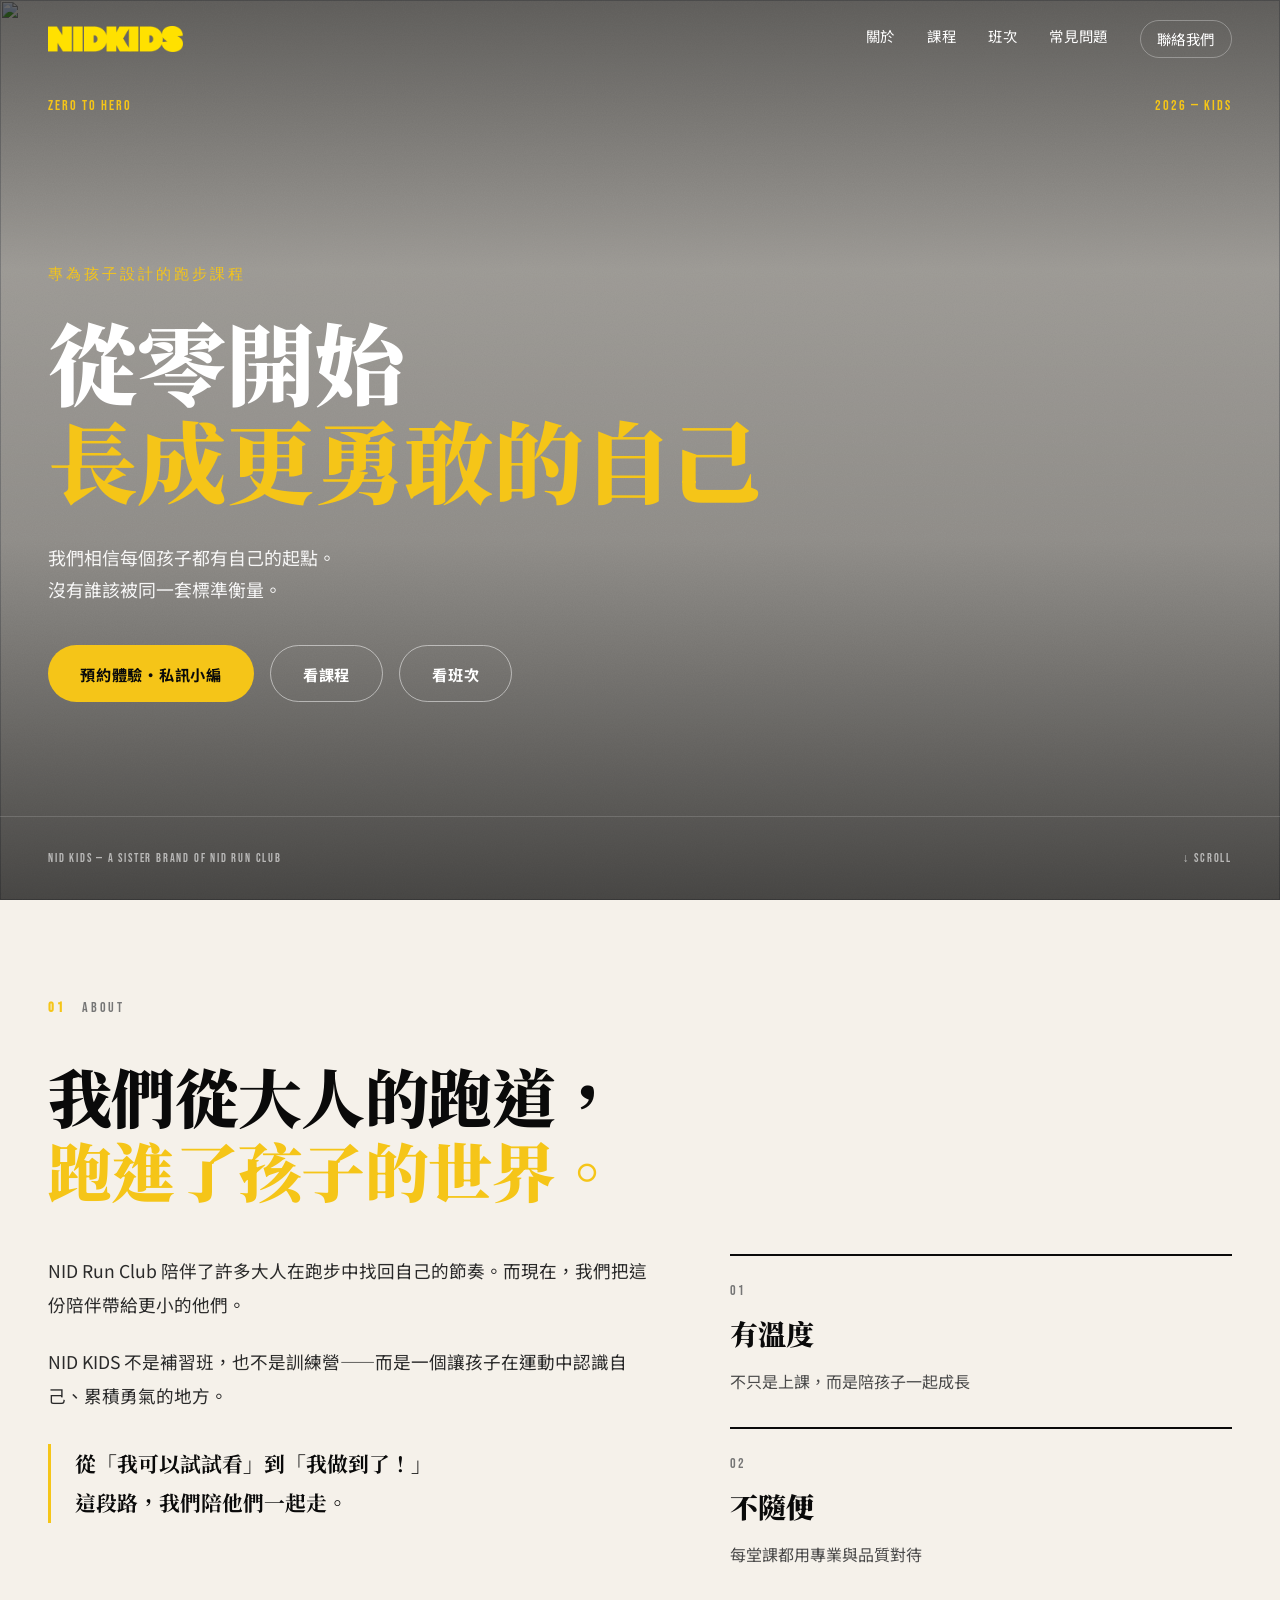
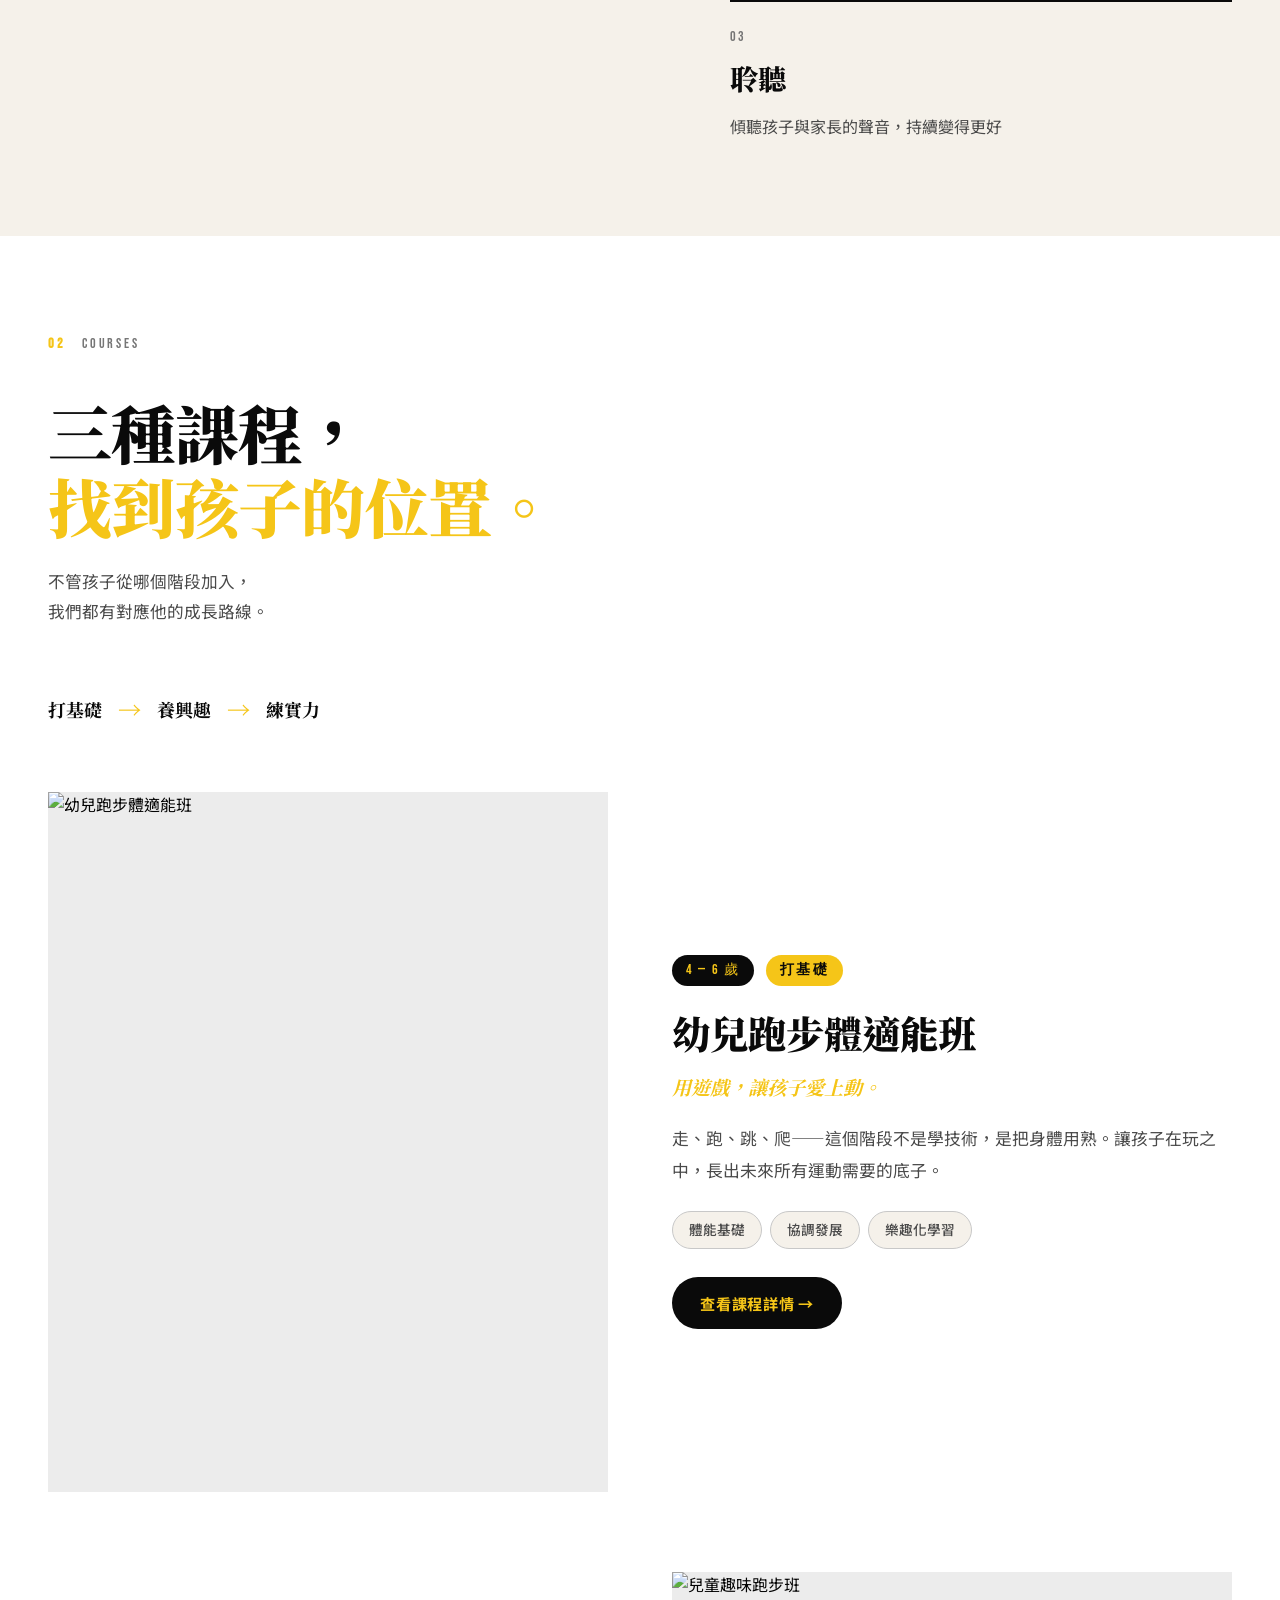
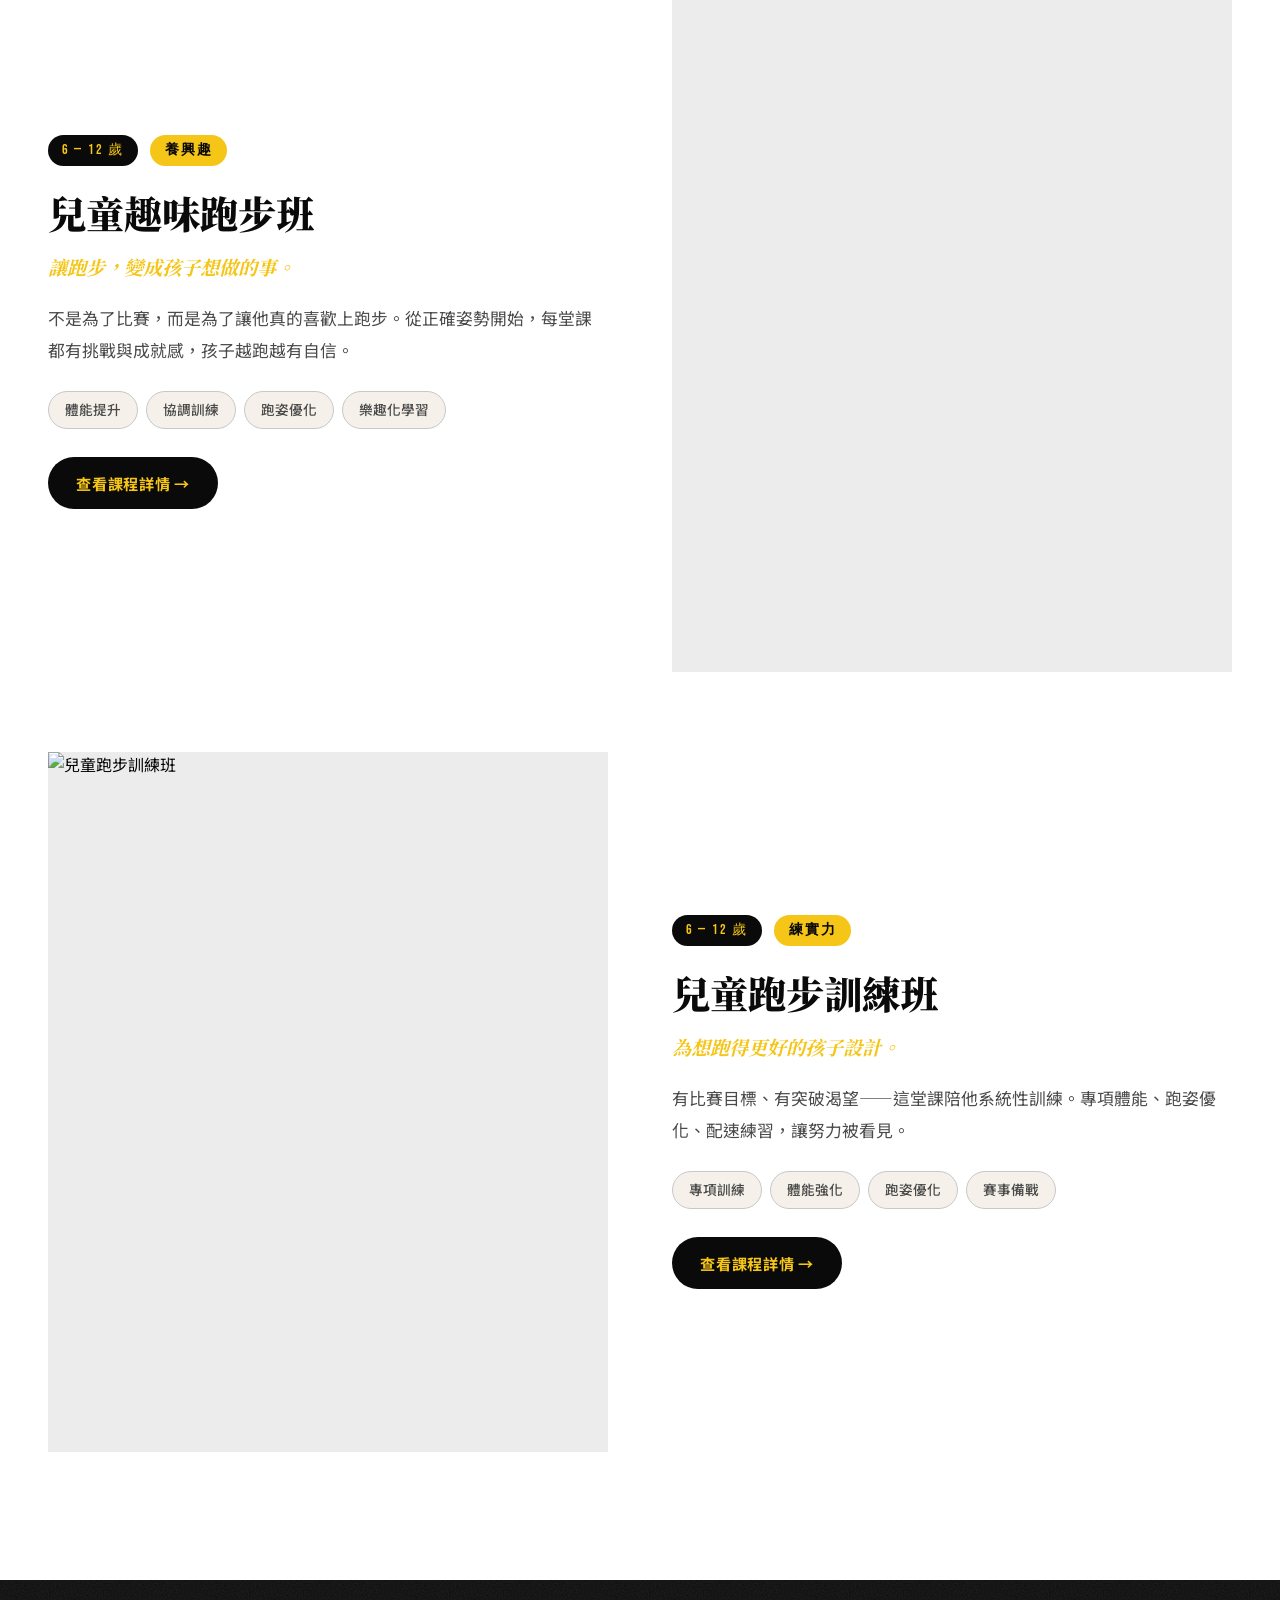
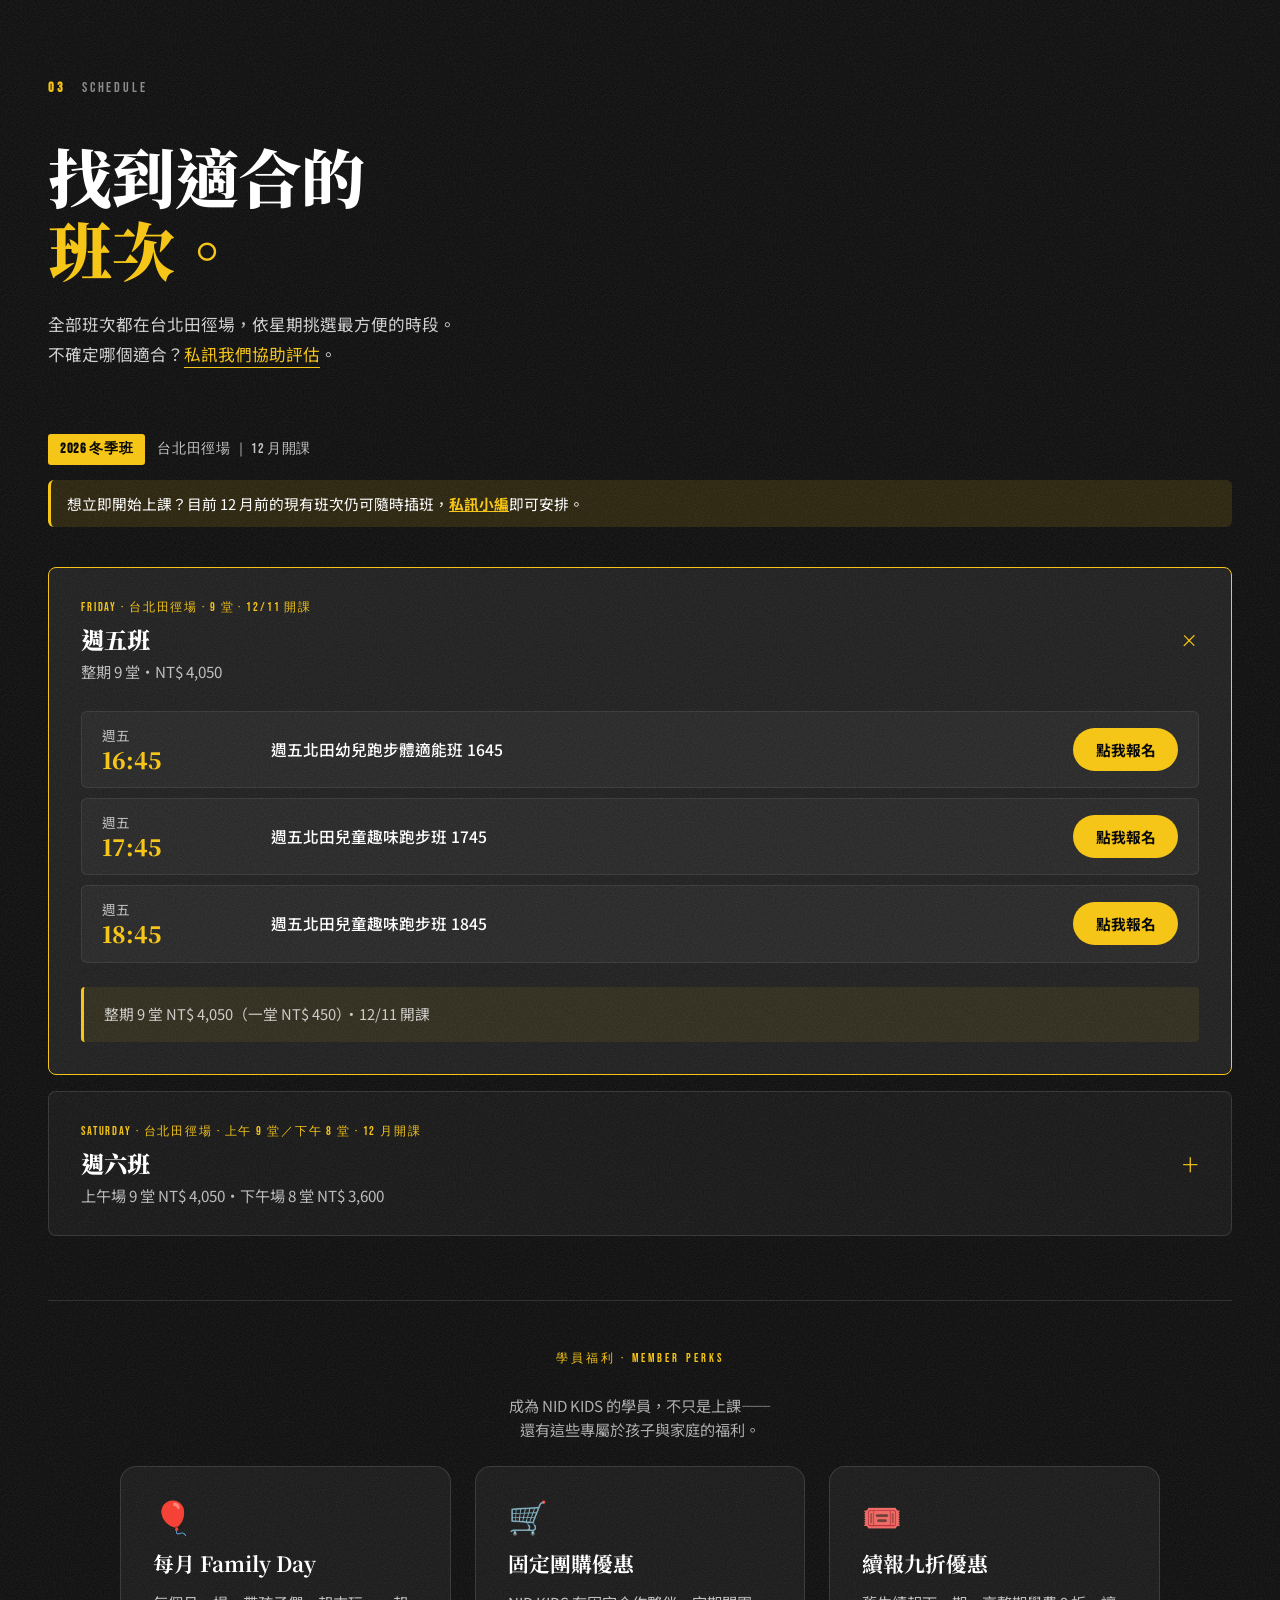
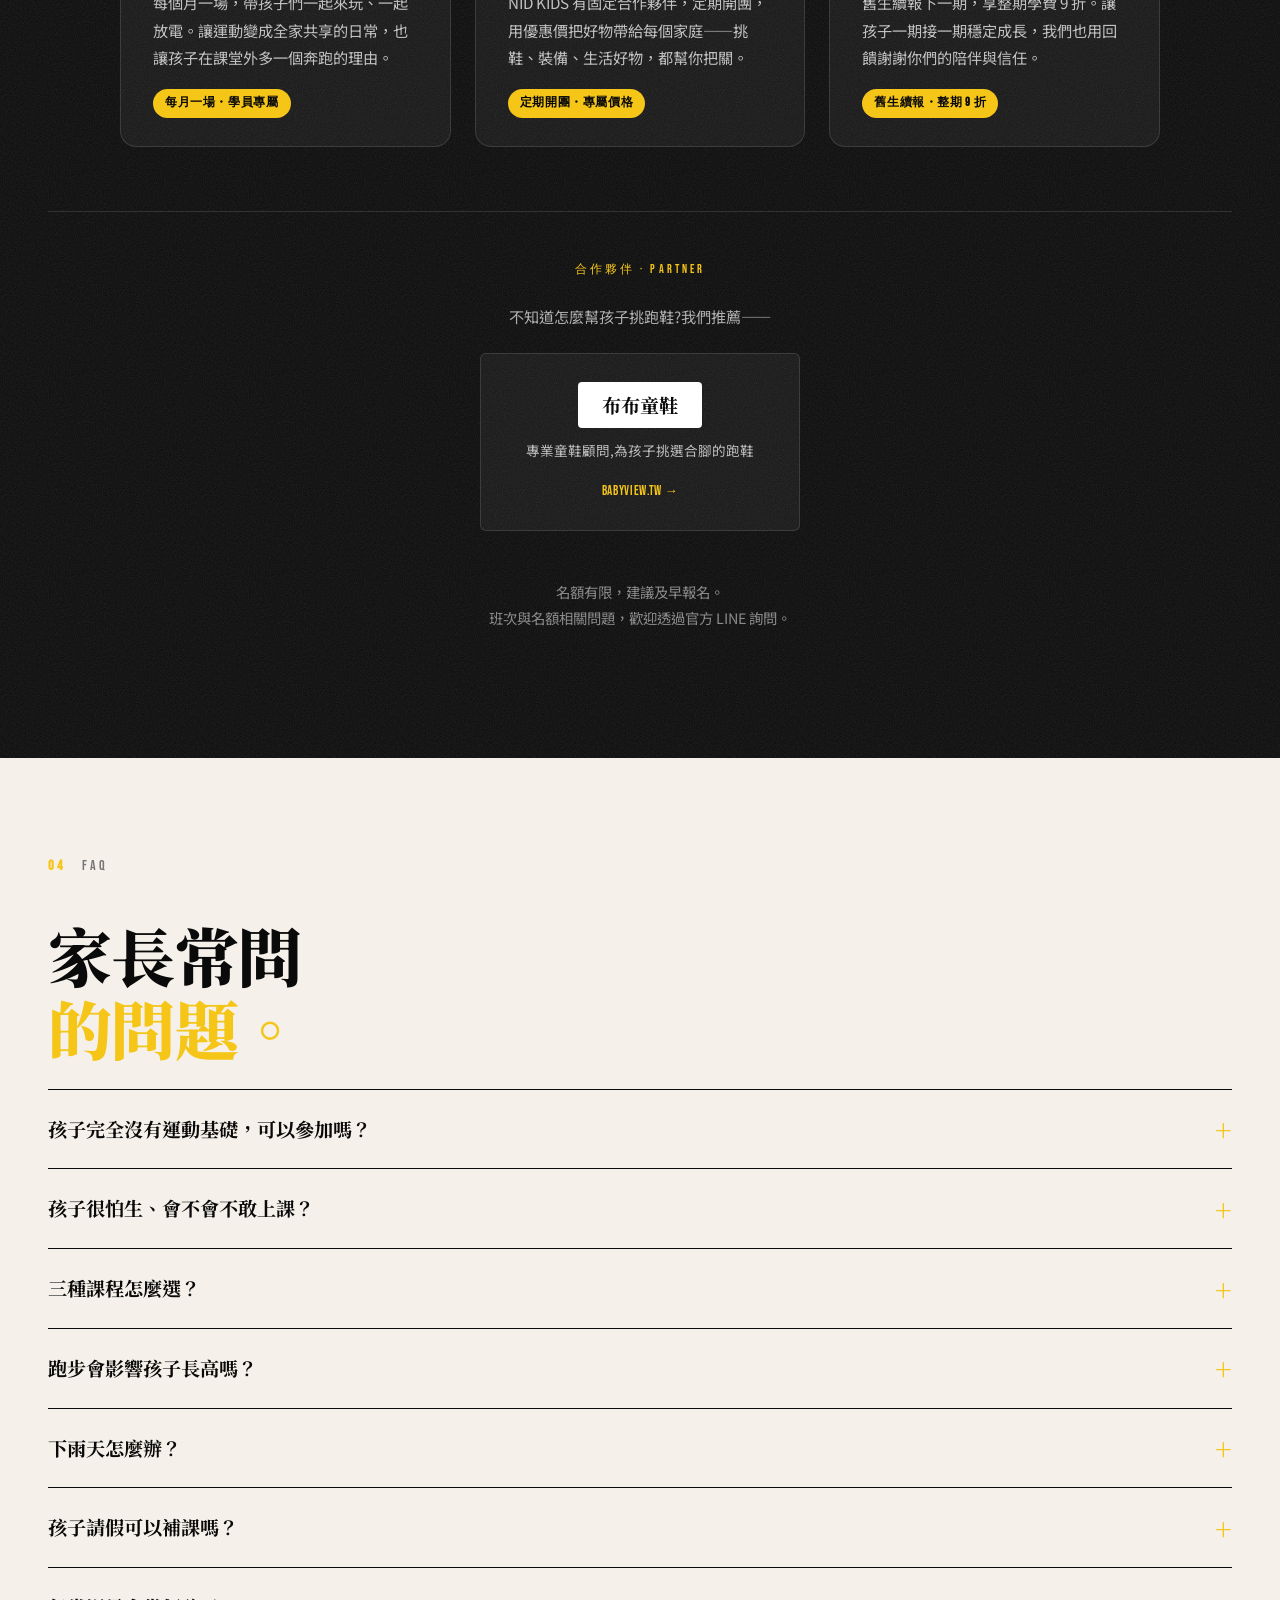
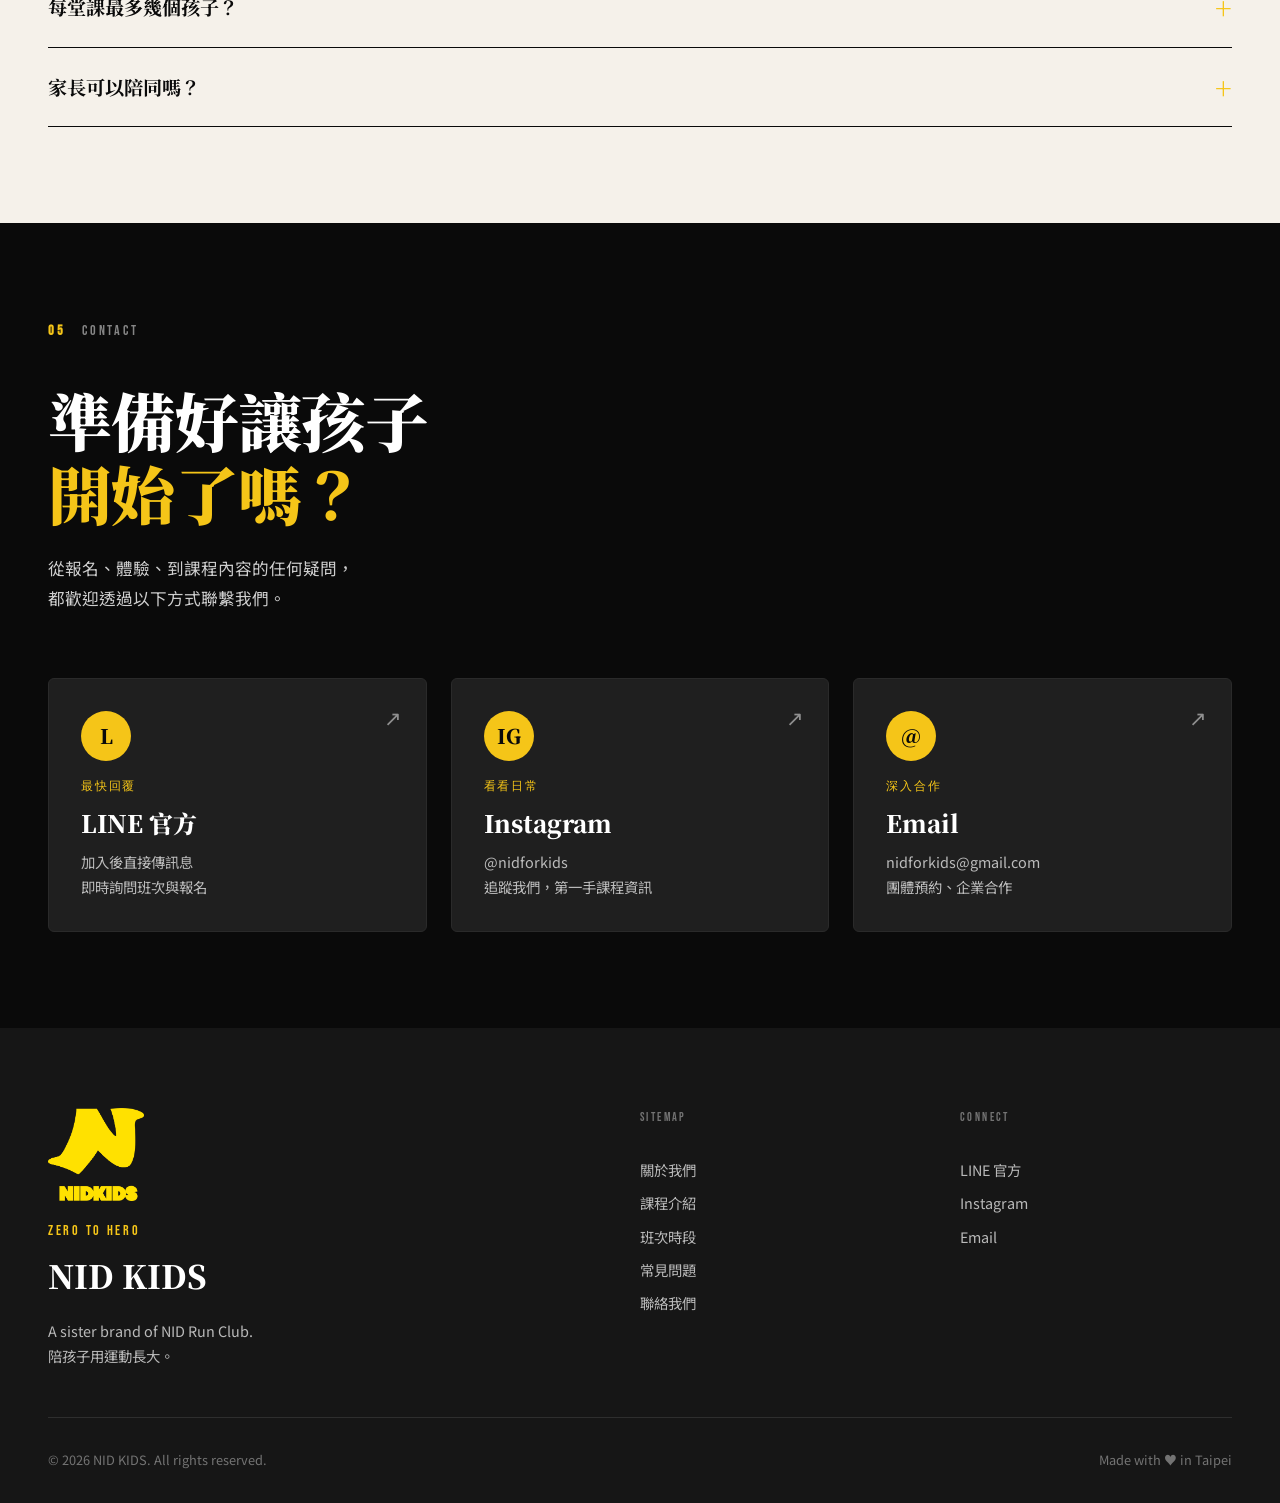
==== commit 2ddd1266: "Add files via upload" ====
--- a/index.html
+++ b/index.html
@@ -1,25 +1,573 @@
-<!doctype html><html lang="zh-Hant"><head><meta charset="utf-8"><meta name="viewport" content="width=device-width,initial-scale=1"><meta name="theme-color" content="#102c32"><title>NID FOR KIDS｜找到孩子的跑步起點</title><style>
-:root{--ink:#17353a;--green:#a9db65;--cream:#f8f7ef;--muted:#6d7978;--line:#dce3dd}*{box-sizing:border-box}body{margin:0;background:var(--cream);color:var(--ink);font-family:system-ui,-apple-system,"Noto Sans TC",sans-serif}header{background:#102c32;color:white;padding:17px 6%;display:flex;justify-content:space-between;align-items:center;font-weight:900;letter-spacing:.09em}header small{font-size:11px;color:var(--green)}main{max-width:790px;margin:38px auto 70px;padding:0 18px}.panel{background:white;border-radius:26px;padding:clamp(24px,5vw,48px);box-shadow:0 14px 55px #102c3210}.eyebrow{font-weight:800;color:#5a8552;letter-spacing:.16em;font-size:12px}.hero{font-size:clamp(35px,7vw,58px);line-height:1.2;letter-spacing:-.04em;margin:18px 0}h2{font-size:clamp(25px,5vw,34px);line-height:1.35;margin:12px 0 20px}p{line-height:1.85;color:#506463}.chip{display:inline-block;background:#e9f5d9;padding:8px 14px;border-radius:99px;font-size:13px;font-weight:800}.button{appearance:none;background:#183a3b;color:white;border:0;padding:16px 24px;border-radius:14px;font-size:16px;font-weight:800;cursor:pointer}.button:hover{background:#295b53}.button.secondary{background:#edf2ec;color:#21413b}.button:disabled{opacity:.35;cursor:not-allowed}.actions{display:flex;gap:10px;justify-content:space-between;flex-wrap:wrap;margin-top:25px}.progress{height:8px;background:#e9eee8;border-radius:50px;overflow:hidden;margin:18px 0 28px}.progress div{height:100%;background:#93cb61;transition:width .25s}.choice{display:block;width:100%;background:#fff;border:2px solid var(--line);padding:16px 18px;border-radius:15px;text-align:left;font-size:16px;color:var(--ink);margin:10px 0;cursor:pointer}.choice.active{border-color:#6eaa57;background:#f1f9e8;font-weight:800}.choice:hover{border-color:#93bb80}.field{display:block;margin:20px 0;font-weight:700}.field input,.field select{display:block;width:100%;border:1.5px solid #d5dfd8;border-radius:12px;margin-top:8px;padding:14px;font:inherit;background:white}.field small{display:block;font-weight:400;color:var(--muted);margin-top:5px}.note{font-size:13px;color:#71807b}.result{border-radius:19px;background:#edf6e5;padding:24px;margin:24px 0}.result h2{margin:8px 0}.alt{border:1px solid var(--line);border-radius:16px;padding:17px;margin:15px 0}.hidden{display:none!important}footer{text-align:center;font-size:12px;color:#7b8781;padding:20px}.qcount{font-weight:800;font-size:13px;color:#72817b}.tagrow{display:flex;gap:8px;flex-wrap:wrap;margin:20px 0}.tag{padding:7px 12px;background:#eff2e9;border-radius:20px;font-size:12px;font-weight:700}.highlight{color:#6a9c40}a{color:#276e59} @media(max-width:480px){main{margin:20px auto 50px}.panel{border-radius:19px}.button{width:100%}.actions{flex-direction:column-reverse}}
-</style></head><body><header><div>NID <span style="color:#a9db65">FOR KIDS</span></div><small>ZERO TO HERO</small></header><main><section class="panel" id="welcome"><span class="chip">🏃 1 分鐘親子選班測驗</span><h1 class="hero">每個孩子，<br>都有自己的<br><span class="highlight">起跑線。</span></h1><p>第一次接觸跑步？喜歡跑跳遊戲？還是已經想挑戰自己的速度？回答幾個簡單問題，找出孩子適合的 NID FOR KIDS 課程起點。</p><div class="tagrow"><span class="tag">🌱 幼兒跑步體適能</span><span class="tag">🏃 兒童趣味跑步</span><span class="tag">⚡ 兒童跑步訓練</span></div><button class="button" onclick="show('profile')">開始測驗 →</button><p class="note">本測驗提供初步選班方向，不是體能測驗或正式分班評估。</p></section>
-<section class="panel hidden" id="profile"><div class="eyebrow">STEP 1 / 3 · 認識孩子</div><h2>先了解孩子的基本狀況 👋</h2><label class="field">孩子年齡（必填）<select id="age"><option value="">請選擇年齡</option><option value="4">4 歲</option><option value="5">5 歲</option><option value="6">6 歲</option><option value="7">7 歲</option><option value="8">8 歲</option><option value="9">9 歲</option><option value="10">10 歲</option><option value="11">11 歲</option><option value="12">12 歲</option><option value="13">13 歲以上</option></select></label><label class="field">孩子暱稱（選填）<input id="nickname" maxlength="30" placeholder="例如：小跑者"></label><label class="field">家長聯絡方式（選填）<input id="contact" maxlength="100" placeholder="LINE ID 或 Email"><small>填寫後，測驗結果與聯絡方式會傳送給 NID FOR KIDS，僅用於課程諮詢與體驗聯繫。</small></label><p class="note" id="ageNotice"></p><div class="actions"><button class="button secondary" onclick="show('welcome')">← 上一步</button><button class="button" onclick="start()">下一步 →</button></div></section>
-<section class="panel hidden" id="quiz"><div class="eyebrow">STEP 2 / 3 · 了解孩子</div><div class="progress"><div id="bar"></div></div><div class="qcount" id="qcount"></div><h2 id="question"></h2><div id="choices"></div><div class="actions"><button class="button secondary" onclick="back()">← 上一步</button><button class="button" id="next" onclick="next()" disabled>下一題 →</button></div></section>
-<section class="panel hidden" id="results"><div class="eyebrow">STEP 3 / 3 · YOUR BEST MATCH</div><h2>找到孩子的跑步起點！ 🎉</h2><p id="personal"></p><div class="result"><div class="eyebrow">最適合先體驗的班別</div><h2 id="best"></h2><p id="why"></p><div id="points" class="tagrow"></div></div><div class="alt"><strong>也可以考慮</strong><h3 id="second"></h3><p id="secondWhy"></p></div><p class="note" id="caution"></p><h3>想進一步了解或預約體驗？</h3><p>把測驗結果傳給 NID FOR KIDS，讓教練再依孩子的實際狀況提供建議。</p><div class="actions"><button class="button secondary" onclick="reset()">重新測驗</button><button class="button" onclick="share()">分享／複製測驗結果</button></div><p id="copyMsg" class="note" aria-live="polite"></p></section></main><footer>NID FOR KIDS · 陪孩子從 Zero to Hero<br>測驗結果僅供初步選班參考</footer><script>
-// ▼ 部署 Google Apps Script 後，把網址貼在這裡
-const SHEET_URL='https://script.google.com/macros/s/AKfycbzcsr8Z1ajwxgcb19kk8rknguLUHqro6ASEZPTokSSEIMf3ugG57H20rz05P0uKAlv20w/exec';
-function sendToSheet(data){if(!SHEET_URL.startsWith('https://'))return;try{fetch(SHEET_URL,{method:'POST',mode:'no-cors',headers:{'Content-Type':'text/plain;charset=utf-8'},body:JSON.stringify(data)})}catch(e){console.warn('資料傳送失敗',e)}}
-// 網址加上 ?start 可略過首頁，直接進入填答
-if(new URLSearchParams(location.search).has('start'))document.addEventListener('DOMContentLoaded',()=>show('profile'));
-const questions=[{q:'孩子平常參與運動的經驗如何？',o:[['new','較少規律運動，正在建立基礎'],['play','喜歡跑跳遊戲，有一些運動經驗'],['train','已有固定跑步或運動訓練經驗']]},{q:'孩子最喜歡哪一類活動？',o:[['basic','跑、跳、平衡和闖關探索'],['fun','追逐、接力、團隊遊戲'],['skill','挑戰速度、距離或跑步技巧']]},{q:'家長目前最希望孩子獲得什麼？',o:[['foundation','建立身體協調、平衡與基本動作能力'],['enjoy','培養運動興趣、建立跑姿基礎提升整體體能'],['performance','調整跑姿、加強跑步技巧提升運動表現']]},{q:'孩子面對跑步活動時，通常比較像哪一種？',o:[['explore','需要透過遊戲和引導慢慢熟悉'],['group','喜歡和其他孩子一起挑戰'],['goal','願意反覆練習，朝目標努力']]},{q:'目前最想嘗試的上課方式？',o:[['discover','多元動作遊戲，逐步建立身體能力'],['mixed','跑步技巧結合有趣的活動與挑戰'],['structured','有計畫地練習跑步技巧與體能']]}];
-const names={fitness:'🌱 幼兒跑步體適能班',fun:'🏃 兒童趣味跑步班',training:'⚡ 兒童跑步訓練班'};
-const descriptions={fitness:'從跑、跳、平衡與探索遊戲出發，建立動作基礎與運動信心。',fun:'結合趣味跑動、協調、肌力及基礎跑姿，讓孩子在挑戰中建立運動能力。',training:'透過系統化跑姿、節奏、速度及體能訓練，逐步提升跑步表現。'};
-let idx=0,answers={};function show(id){document.querySelectorAll('main>section').forEach(e=>e.classList.add('hidden'));document.getElementById(id).classList.remove('hidden');window.scrollTo(0,0)}
-function start(){let age=document.getElementById('age').value;if(!age){document.getElementById('ageNotice').textContent='請先選擇孩子的年齡。';return}document.getElementById('ageNotice').textContent='';idx=0;render();show('quiz')}
-function render(){let q=questions[idx];document.getElementById('bar').style.width=(idx+1)/questions.length*100+'%';document.getElementById('qcount').textContent=`問題 ${idx+1} / ${questions.length}`;document.getElementById('question').textContent=q.q;document.getElementById('choices').innerHTML='';q.o.forEach(([v,t])=>{let b=document.createElement('button');b.className='choice'+(answers[idx]===v?' active':'');b.textContent=t;b.onclick=()=>{answers[idx]=v;render()};document.getElementById('choices').appendChild(b)});document.getElementById('next').disabled=!answers[idx];document.getElementById('next').textContent=idx===questions.length-1?'查看推薦結果 →':'下一題 →'}
-function back(){if(idx===0)show('profile');else{idx--;render()}}function next(){if(!answers[idx])return;if(idx<questions.length-1){idx++;render()}else finish()}
-function finish(){let age=Number(document.getElementById('age').value);let score={fitness:0,fun:0,training:0};let weights=[2,2,3,1,2];let maps=[{new:'fitness',play:'fun',train:'training'},{basic:'fitness',fun:'fun',skill:'training'},{foundation:'fitness',enjoy:'fun',performance:'training'},{explore:'fitness',group:'fun',goal:'training'},{discover:'fitness',mixed:'fun',structured:'training'}];for(let i=0;i<questions.length;i++)score[maps[i][answers[i]]]+=weights[i];let best,second,warning='';if(age<=5){best='fitness';second='fun';if(age===4)warning='幼兒班主要對象約 4.5–6 歲；若孩子尚未滿 4.5 歲，請先向教練確認是否適合參與。'}else if(age===6){best=score.training>=8?'training':score.fun>score.fitness?'fun':'fitness';second=best==='fitness'?'fun':best==='fun'?'fitness':'fun';if(best==='training')warning='6 歲孩子若希望進入跑步訓練班，建議先由教練確認動作基礎、參與意願與班級適配。'}else{best=score.training>=7?'training':'fun';second=best==='training'?'fun':'training';if(score.fitness>score.fun&&score.fitness>score.training)warning='孩子目前可能更需要基礎動作引導；建議先與教練討論課程難度與適應方式。'}
-let nickname=document.getElementById('nickname').value.trim();document.getElementById('personal').textContent=(nickname?nickname+'，':'')+'根據孩子的年齡、運動經驗與學習目標，我們推薦：';document.getElementById('best').textContent=names[best];document.getElementById('why').textContent=descriptions[best];document.getElementById('points').innerHTML=(best==='fitness'?['動作探索','平衡協調','遊戲體驗']:best==='fun'?['跑步興趣','體能協調','基礎跑姿']:['跑步技巧','速度節奏','系統訓練']).map(x=>'<span class="tag">'+x+'</span>').join('');document.getElementById('second').textContent=names[second];document.getElementById('secondWhy').textContent=descriptions[second];document.getElementById('caution').textContent=(warning?warning+' ':'')+'這是初步推薦，實際分班仍應由教練依孩子的動作能力、意願與班級年齡範圍確認。';window.quizResult={best,second,nickname,age};
-let ansText=questions.map((q,i)=>(q.o.find(o=>o[0]===answers[i])||['',''])[1]);
-sendToSheet({nickname,age,contact:document.getElementById('contact').value.trim(),q1:ansText[0],q2:ansText[1],q3:ansText[2],q4:ansText[3],q5:ansText[4],scoreFitness:score.fitness,scoreFun:score.fun,scoreTraining:score.training,best:names[best],second:names[second],warning,source:location.search,userAgent:navigator.userAgent});
-show('results')}
-async function share(){let r=window.quizResult;let txt=`NID FOR KIDS｜孩子的跑步起點測驗\n孩子：${r.nickname||'小跑者'}（${r.age} 歲）\n推薦：${names[r.best]}\n第二推薦：${names[r.second]}\n${descriptions[r.best]}`;try{if(navigator.share)await navigator.share({title:'NID FOR KIDS 測驗結果',text:txt});else if(navigator.clipboard){await navigator.clipboard.writeText(txt);document.getElementById('copyMsg').textContent='測驗結果已複製！'}else{prompt('複製測驗結果：',txt)}}catch(e){if(e.name!=='AbortError')prompt('複製測驗結果：',txt)}}function reset(){idx=0;answers={};document.getElementById('nickname').value='';document.getElementById('contact').value='';document.getElementById('age').value='';show('welcome')}
-</script></body></html>
+<!DOCTYPE html>
+<html lang="zh-Hant">
+<head>
+  <meta charset="UTF-8">
+  <meta name="viewport" content="width=device-width, initial-scale=1.0">
+  <meta name="description" content="NID KIDS｜專為孩子設計的兒童跑步課程，由專業跑步團隊打造，陪孩子建立自信、突破自我。Zero to Hero，從零開始，長成更勇敢的自己。">
+  <title>NID KIDS｜兒童跑步課程</title>
+  <!-- Favicon -->
+  <link rel="icon" href="assets/favicon.ico" sizes="any">
+  <link rel="icon" type="image/png" sizes="32x32" href="assets/favicon-32.png">
+  <link rel="icon" type="image/png" sizes="16x16" href="assets/favicon-16.png">
+  <link rel="apple-touch-icon" href="assets/apple-touch-icon.png">
+
+
+  <!-- Open Graph -->
+  <meta property="og:title" content="NID KIDS｜兒童跑步課程">
+  <meta property="og:description" content="Zero to Hero，從零開始，長成更勇敢的自己。">
+  <meta property="og:type" content="website">
+
+  <!-- Fonts: Noto Serif TC for editorial headlines + Noto Sans TC for body -->
+  <link rel="preconnect" href="https://fonts.googleapis.com">
+  <link rel="preconnect" href="https://fonts.gstatic.com" crossorigin>
+  <link href="https://fonts.googleapis.com/css2?family=Noto+Sans+TC:wght@400;500;700;900&family=Noto+Serif+TC:wght@600;700;900&family=Bebas+Neue&display=swap" rel="stylesheet">
+
+  <link rel="stylesheet" href="style.css">
+</head>
+<body>
+
+  <!-- ============= NAV ============= -->
+  <nav class="nav">
+    <div class="nav-inner">
+      <a href="#top" class="nav-logo">
+        <img src="assets/logo-nid-wordmark.png" alt="NID KIDS" class="nav-logo-img" loading="lazy">
+      </a>
+      <div class="nav-links">
+        <a href="#about">關於</a>
+        <a href="#courses">課程</a>
+        <a href="#schedule">班次</a>
+        <a href="#faq">常見問題</a>
+        <a href="#contact" class="nav-cta">聯絡我們</a>
+      </div>
+      <button class="nav-toggle" aria-label="menu">
+        <span></span><span></span><span></span>
+      </button>
+    </div>
+  </nav>
+
+  <!-- ============= HERO ============= -->
+  <header class="hero" id="top">
+    <div class="hero-bg">
+      <img src="assets/hero-1.jpg" alt="" class="hero-img active" loading="eager">
+    </div>
+    <div class="hero-overlay"></div>
+    <div class="hero-grain"></div>
+
+    <div class="hero-meta">
+      <span class="meta-left">ZERO TO HERO</span>
+      <span class="meta-right">2026 — KIDS</span>
+    </div>
+
+    <div class="hero-content">
+      <p class="eyebrow">專為孩子設計的跑步課程</p>
+      <h1 class="hero-title">
+        <span class="title-cn">從零開始</span>
+        <span class="title-cn yellow">長成更勇敢的自己</span>
+      </h1>
+      <p class="hero-sub">我們相信每個孩子都有自己的起點。<br>沒有誰該被同一套標準衡量。</p>
+      <div class="hero-actions">
+        <a href="https://lin.ee/PbnzLWp" target="_blank" rel="noopener" class="btn btn-yellow">預約體驗・私訊小編</a>
+        <a href="#courses" class="btn btn-outline">看課程</a>
+        <a href="#schedule" class="btn btn-outline">看班次</a>
+      </div>
+    </div>
+
+    <div class="hero-foot">
+      <span class="hero-foot-left">NID KIDS — A SISTER BRAND OF NID RUN CLUB</span>
+      <span class="hero-foot-right">↓ SCROLL</span>
+    </div>
+  </header>
+
+  <!-- ============= ABOUT ============= -->
+  <section class="section about" id="about">
+    <div class="container">
+      <div class="section-head">
+        <span class="section-num">01</span>
+        <span class="section-label">ABOUT</span>
+      </div>
+
+      <h2 class="section-title">
+        我們從大人的跑道，<br>
+        <span class="yellow">跑進了孩子的世界。</span>
+      </h2>
+
+      <div class="about-grid">
+        <div class="about-text">
+          <p>NID Run Club 陪伴了許多大人在跑步中找回自己的節奏。而現在，我們把這份陪伴帶給更小的他們。</p>
+          <p>NID KIDS 不是補習班，也不是訓練營——而是一個讓孩子在運動中認識自己、累積勇氣的地方。</p>
+          <p class="about-emphasis">從「我可以試試看」到「我做到了！」<br>這段路，我們陪他們一起走。</p>
+        </div>
+
+        <div class="values">
+          <div class="value-item">
+            <span class="value-num">01</span>
+            <h3>有溫度</h3>
+            <p>不只是上課，而是陪孩子一起成長</p>
+          </div>
+          <div class="value-item">
+            <span class="value-num">02</span>
+            <h3>不隨便</h3>
+            <p>每堂課都用專業與品質對待</p>
+          </div>
+          <div class="value-item">
+            <span class="value-num">03</span>
+            <h3>聆聽</h3>
+            <p>傾聽孩子與家長的聲音，持續變得更好</p>
+          </div>
+        </div>
+      </div>
+    </div>
+  </section>
+
+  <!-- ============= COURSES ============= -->
+  <section class="section courses" id="courses">
+    <div class="container">
+      <div class="section-head">
+        <span class="section-num">02</span>
+        <span class="section-label">COURSES</span>
+      </div>
+
+      <h2 class="section-title">
+        三種課程，<br>
+        <span class="yellow">找到孩子的位置。</span>
+      </h2>
+
+      <p class="section-lead">不管孩子從哪個階段加入，<br>我們都有對應他的成長路線。</p>
+
+      <div class="path-arrows">
+        <span>打基礎</span>
+        <span class="arrow">→</span>
+        <span>養興趣</span>
+        <span class="arrow">→</span>
+        <span>練實力</span>
+      </div>
+
+      <!-- Course list will be loaded from Sheets, with fallback static content -->
+      <div class="course-list" id="course-list">
+        <!-- 動態載入。以下是 fallback content，Sheets 未載入時顯示 -->
+
+        <article class="course-card">
+          <div class="course-card-img">
+            <img src="assets/hero-3.jpg" alt="幼兒跑步體適能班" loading="lazy">
+          </div>
+          <div class="course-card-body">
+            <div class="course-tag-row">
+              <span class="course-tag">4 — 6 歲</span>
+              <span class="course-pillar">打基礎</span>
+            </div>
+            <h3 class="course-name">幼兒跑步體適能班</h3>
+            <p class="course-tagline">用遊戲，讓孩子愛上動。</p>
+            <p class="course-desc">走、跑、跳、爬——這個階段不是學技術，是把身體用熟。讓孩子在玩之中，長出未來所有運動需要的底子。</p>
+            <ul class="course-features">
+              <li>體能基礎</li>
+              <li>協調發展</li>
+              <li>樂趣化學習</li>
+            </ul>
+            <a href="courses/kids-fitness.html" class="course-link">查看課程詳情 →</a>
+          </div>
+        </article>
+
+        <article class="course-card">
+          <div class="course-card-img">
+            <img src="assets/hero-1.jpg" alt="兒童趣味跑步班" loading="lazy">
+          </div>
+          <div class="course-card-body">
+            <div class="course-tag-row">
+              <span class="course-tag">6 — 12 歲</span>
+              <span class="course-pillar">養興趣</span>
+            </div>
+            <h3 class="course-name">兒童趣味跑步班</h3>
+            <p class="course-tagline">讓跑步，變成孩子想做的事。</p>
+            <p class="course-desc">不是為了比賽，而是為了讓他真的喜歡上跑步。從正確姿勢開始，每堂課都有挑戰與成就感，孩子越跑越有自信。</p>
+            <ul class="course-features">
+              <li>體能提升</li>
+              <li>協調訓練</li>
+              <li>跑姿優化</li>
+              <li>樂趣化學習</li>
+            </ul>
+            <a href="courses/kids-running-fun.html" class="course-link">查看課程詳情 →</a>
+          </div>
+        </article>
+
+        <article class="course-card">
+          <div class="course-card-img">
+            <img src="assets/hero-4.jpg" alt="兒童跑步訓練班" loading="lazy">
+          </div>
+          <div class="course-card-body">
+            <div class="course-tag-row">
+              <span class="course-tag">6 — 12 歲</span>
+              <span class="course-pillar">練實力</span>
+            </div>
+            <h3 class="course-name">兒童跑步訓練班</h3>
+            <p class="course-tagline">為想跑得更好的孩子設計。</p>
+            <p class="course-desc">有比賽目標、有突破渴望——這堂課陪他系統性訓練。專項體能、跑姿優化、配速練習，讓努力被看見。</p>
+            <ul class="course-features">
+              <li>專項訓練</li>
+              <li>體能強化</li>
+              <li>跑姿優化</li>
+              <li>賽事備戰</li>
+            </ul>
+            <a href="courses/kids-running-train.html" class="course-link">查看課程詳情 →</a>
+          </div>
+        </article>
+      </div>
+    </div>
+  </section>
+
+  <!-- ============= SCHEDULE ============= -->
+  <section class="section schedule" id="schedule">
+    <div class="container">
+      <div class="section-head light">
+        <span class="section-num">03</span>
+        <span class="section-label">SCHEDULE</span>
+      </div>
+
+      <h2 class="section-title light">
+        找到適合的<br>
+        <span class="yellow">班次。</span>
+      </h2>
+
+      <p class="section-lead light">全部班次都在台北田徑場，依星期挑選最方便的時段。<br>不確定哪個適合？<a href="#contact" class="inline-link">私訊我們協助評估</a>。</p>
+
+      <!-- 期程資訊 -->
+      <p class="schedule-period">
+        <span class="period-badge">2026 冬季班</span>
+        <span class="period-text">台北田徑場 ｜ 12 月開課</span>
+      </p>
+
+      <!-- 插班提醒：12 月前現有班次仍可插班 -->
+      <p class="schedule-note" style="margin:0.9rem 0 0;padding:0.7rem 1rem;background:rgba(245,197,24,0.12);border-left:3px solid #F5C518;border-radius:6px;color:#fff;font-size:0.92rem;line-height:1.7;">
+        想立即開始上課？目前 12 月前的現有班次仍可隨時插班，<a href="https://lin.ee/PbnzLWp" target="_blank" rel="noopener" style="color:#F5C518;font-weight:700;text-decoration:underline;">私訊小編</a>即可安排。
+      </p>
+
+      <!-- 班次卡片：按星期分（預設展開第一張） -->
+      <div class="course-tabs" id="course-tabs">
+
+        <!-- 卡片 2: 週五 -->
+        <div class="course-tab is-open" data-course="fri">
+          <button class="course-tab-head" type="button" aria-expanded="true">
+            <div class="course-tab-info">
+              <span class="course-tab-tag">Friday · 台北田徑場 · 9 堂 · 12/11 開課</span>
+              <h3 class="course-tab-name">週五班</h3>
+              <p class="course-tab-desc">整期 9 堂・NT$ 4,050</p>
+            </div>
+            <span class="course-tab-icon" aria-hidden="true">+</span>
+          </button>
+          <div class="course-tab-body">
+            <ul class="schedule-rows">
+              <li class="schedule-row">
+                <div class="sr-time">
+                  <span class="sr-day">週五</span>
+                  <span class="sr-hour">16:45</span>
+                </div>
+                <div class="sr-loc">週五北田幼兒跑步體適能班 1645</div>
+                <div class="sr-meta"><span class="sr-spots"></span></div>
+                <a class="sr-cta enroll-cta" href="https://www.surveycake.com/s/RLa8x" target="_blank" rel="noopener">點我報名</a>
+              </li>
+              <li class="schedule-row">
+                <div class="sr-time">
+                  <span class="sr-day">週五</span>
+                  <span class="sr-hour">17:45</span>
+                </div>
+                <div class="sr-loc">週五北田兒童趣味跑步班 1745</div>
+                <div class="sr-meta"><span class="sr-spots"></span></div>
+                <a class="sr-cta enroll-cta" href="https://www.surveycake.com/s/RLa8x" target="_blank" rel="noopener">點我報名</a>
+              </li>
+              <li class="schedule-row">
+                <div class="sr-time">
+                  <span class="sr-day">週五</span>
+                  <span class="sr-hour">18:45</span>
+                </div>
+                <div class="sr-loc">週五北田兒童趣味跑步班 1845</div>
+                <div class="sr-meta"><span class="sr-spots"></span></div>
+                <a class="sr-cta enroll-cta" href="https://www.surveycake.com/s/RLa8x" target="_blank" rel="noopener">點我報名</a>
+              </li>
+            </ul>
+            <div class="course-tab-price">
+              <span class="price-line">整期 9 堂 NT$ 4,050（一堂 NT$ 450）・12/11 開課</span>
+            </div>
+          </div>
+        </div>
+
+        <!-- 卡片 3: 週六 -->
+        <div class="course-tab" data-course="sat">
+          <button class="course-tab-head" type="button" aria-expanded="false">
+            <div class="course-tab-info">
+              <span class="course-tab-tag">Saturday · 台北田徑場 · 上午 9 堂／下午 8 堂 · 12 月開課</span>
+              <h3 class="course-tab-name">週六班</h3>
+              <p class="course-tab-desc">上午場 9 堂 NT$ 4,050・下午場 8 堂 NT$ 3,600</p>
+            </div>
+            <span class="course-tab-icon" aria-hidden="true">+</span>
+          </button>
+          <div class="course-tab-body">
+            <ul class="schedule-rows">
+              <li class="schedule-row">
+                <div class="sr-time">
+                  <span class="sr-day">週六</span>
+                  <span class="sr-hour">07:15</span>
+                </div>
+                <div class="sr-loc">週六北田兒童跑步訓練班 0715</div>
+                <div class="sr-meta"><span class="sr-spots"></span></div>
+                <a class="sr-cta enroll-cta" href="https://www.surveycake.com/s/RLa8x" target="_blank" rel="noopener">點我報名</a>
+              </li>
+              <li class="schedule-row">
+                <div class="sr-time">
+                  <span class="sr-day">週六</span>
+                  <span class="sr-hour">09:00</span>
+                </div>
+                <div class="sr-loc">週六北田幼兒跑步體適能班 0900</div>
+                <div class="sr-meta"><span class="sr-spots"></span></div>
+                <a class="sr-cta enroll-cta" href="https://www.surveycake.com/s/RLa8x" target="_blank" rel="noopener">點我報名</a>
+              </li>
+              <li class="schedule-row">
+                <div class="sr-time">
+                  <span class="sr-day">週六</span>
+                  <span class="sr-hour">10:00</span>
+                </div>
+                <div class="sr-loc">週六北田兒童趣味跑步班 1000</div>
+                <div class="sr-meta"><span class="sr-spots"></span></div>
+                <a class="sr-cta enroll-cta" href="https://www.surveycake.com/s/RLa8x" target="_blank" rel="noopener">點我報名</a>
+              </li>
+              <li class="schedule-row">
+                <div class="sr-time">
+                  <span class="sr-day">週六</span>
+                  <span class="sr-hour">16:00</span>
+                </div>
+                <div class="sr-loc">週六北田兒童跑步訓練班 1600</div>
+                <div class="sr-meta"><span class="sr-spots"></span></div>
+                <a class="sr-cta enroll-cta" href="https://www.surveycake.com/s/RLa8x" target="_blank" rel="noopener">點我報名</a>
+              </li>
+            </ul>
+            <div class="course-tab-price">
+              <span class="price-line" style="display:block;">上午場（07:15・09:00・10:00）整期 9 堂 NT$ 4,050・12/5 開課</span>
+              <span class="price-line" style="display:block;margin-top:0.25rem;">下午場（16:00 訓練班）整期 8 堂 NT$ 3,600・12/12 開課</span>
+            </div>
+          </div>
+        </div>
+
+      </div>
+
+      <!-- 學員福利 (MEMBER PERKS) -->
+      <div class="perks-strip">
+        <p class="partners-label" style="color:var(--yellow);">學員福利 · MEMBER PERKS</p>
+        <p class="partners-intro">成為 NID KIDS 的學員，不只是上課——<br>還有這些專屬於孩子與家庭的福利。</p>
+        <div class="perks-list">
+          <div class="perk-card">
+            <span class="perk-icon" aria-hidden="true">🎈</span>
+            <h3 class="perk-name">每月 Family Day</h3>
+            <p class="perk-desc">每個月一場，帶孩子們一起來玩、一起放電。讓運動變成全家共享的日常，也讓孩子在課堂外多一個奔跑的理由。</p>
+            <span class="perk-tag">每月一場・學員專屬</span>
+          </div>
+          <div class="perk-card">
+            <span class="perk-icon" aria-hidden="true">🛒</span>
+            <h3 class="perk-name">固定團購優惠</h3>
+            <p class="perk-desc">NID KIDS 有固定合作夥伴，定期開團，用優惠價把好物帶給每個家庭——挑鞋、裝備、生活好物，都幫你把關。</p>
+            <span class="perk-tag">定期開團・專屬價格</span>
+          </div>
+          <div class="perk-card">
+            <span class="perk-icon" aria-hidden="true">🎟️</span>
+            <h3 class="perk-name">續報九折優惠</h3>
+            <p class="perk-desc">舊生續報下一期，享整期學費 9 折。讓孩子一期接一期穩定成長，我們也用回饋謝謝你們的陪伴與信任。</p>
+            <span class="perk-tag">舊生續報・整期 9 折</span>
+          </div>
+        </div>
+      </div>
+
+      <div class="partners-strip partners-strip-dark">
+        <p class="partners-label">合作夥伴 · PARTNER</p>
+        <p class="partners-intro">不知道怎麼幫孩子挑跑鞋?我們推薦——</p>
+        <div class="partners-list">
+          <a href="https://babyview.tw/" target="_blank" rel="noopener noreferrer" class="partner-card">
+            <img class="partner-logo" src="https://babyview.tw/image/catalog/LOGO/2311-topLOGO01.png" alt="布布童鞋" loading="lazy" onerror="this.style.display='none';this.nextElementSibling.style.display='block';">
+            <span class="partner-name-fallback" style="display:none;">布布童鞋</span>
+            <span class="partner-desc">專業童鞋顧問,為孩子挑選合腳的跑鞋</span>
+            <span class="partner-link">babyview.tw →</span>
+          </a>
+        </div>
+      </div>
+
+      <p class="schedule-footnote">
+        名額有限，建議及早報名。<br>
+        班次與名額相關問題，歡迎透過官方 LINE 詢問。
+      </p>
+
+
+    </div>
+  </section>
+
+  <!-- ============= FAQ ============= -->
+  <section class="section faq" id="faq">
+    <div class="container">
+      <div class="section-head">
+        <span class="section-num">04</span>
+        <span class="section-label">FAQ</span>
+      </div>
+
+      <h2 class="section-title">
+        家長常問<br>
+        <span class="yellow">的問題。</span>
+      </h2>
+
+      <div class="faq-list">
+        <details class="faq-item">
+          <summary>孩子完全沒有運動基礎，可以參加嗎？</summary>
+          <div class="faq-answer">
+            <p>完全可以。我們的「幼兒跑步體適能」與「趣味跑步班」都是從零開始設計，第一堂課不會要求任何能力，重點是讓孩子先喜歡上動。</p>
+          </div>
+        </details>
+
+        <details class="faq-item">
+          <summary>孩子很怕生、會不會不敢上課？</summary>
+          <div class="faq-answer">
+            <p>我們有教練專門關注新加入的孩子，前 2-3 堂課會花更多時間讓他融入團體。如果擔心，可以先預約免費體驗。</p>
+          </div>
+        </details>
+
+        <details class="faq-item">
+          <summary>三種課程怎麼選？</summary>
+          <div class="faq-answer">
+            <p>簡單來說：<br>
+            <strong>幼兒跑步體適能（4-6 歲）</strong>｜打基礎，培養運動感<br>
+            <strong>趣味跑步班（6-12 歲）</strong>｜養興趣，建立習慣<br>
+            <strong>跑步訓練班（6-12 歲）</strong>｜練實力，有賽事目標<br>
+            不確定的話，建議從趣味跑步班開始，或直接私訊我們協助評估。</p>
+          </div>
+        </details>
+
+        <details class="faq-item">
+          <summary>跑步會影響孩子長高嗎？</summary>
+          <div class="faq-answer">
+            <p>適度跑步反而能刺激骨骼生長板、促進生長激素分泌。真正影響發育的是過量訓練與營養不足，而我們的課程都依照年齡設計合適的運動強度。</p>
+          </div>
+        </details>
+
+        <details class="faq-item">
+          <summary>下雨天怎麼辦？</summary>
+          <div class="faq-answer">
+            <p>下雨天會照常上課，課程內容會依照場地狀況調整(例如改在遮蔽區進行體能或核心訓練)。<br>
+            <strong>除非政府公告停班停課</strong>(如颱風假),才會停課並擇期補課。<br>
+            如有臨時異動,我們會在當天透過 LINE 通知。</p>
+          </div>
+        </details>
+
+        <details class="faq-item">
+          <summary>孩子請假可以補課嗎？</summary>
+          <div class="faq-answer">
+            <p>可以。只要在上課前向我們請假，就能補到本期其他同類型班次，不讓您的學費白費。為確保每位孩子都補得到，補課需符合以下條件：<br>
+            ・需<strong>事先請假</strong>，當天無故缺席恕無法補課<br>
+            ・補課需於<strong>該班最後一堂課前</strong>完成<br>
+            ・每位學員本期最多補 <strong>6 堂</strong><br>
+            請假與補課皆可透過 LINE 官方帳號安排，我們會協助您找到合適的班次。</p>
+          </div>
+        </details>
+
+        <details class="faq-item">
+          <summary>每堂課最多幾個孩子？</summary>
+          <div class="faq-answer">
+            <p>我們刻意把人數壓低,讓每個孩子都能被教練看見：<br>
+            <strong>幼兒跑步體適能班(4-6 歲)</strong>｜最多 6 人<br>
+            <strong>兒童趣味跑步班(6-12 歲)</strong>｜最多 10 人<br>
+            <strong>兒童跑步訓練班(6-12 歲)</strong>｜最多 20 人(2 位教練協同帶班)<br>
+            滿班後新名額需等下一期。</p>
+          </div>
+        </details>
+
+        <details class="faq-item">
+          <summary>家長可以陪同嗎？</summary>
+          <div class="faq-answer">
+            <p>可以在場邊觀察，但建議讓孩子自己上課，培養獨立性。新生剛開始可酌情陪同前 1-2 堂。</p>
+          </div>
+        </details>
+      </div>
+    </div>
+  </section>
+
+  <!-- ============= CONTACT ============= -->
+  <section class="section contact" id="contact">
+    <div class="container">
+      <div class="section-head light">
+        <span class="section-num">05</span>
+        <span class="section-label">CONTACT</span>
+      </div>
+
+      <h2 class="section-title light">
+        準備好讓孩子<br>
+        <span class="yellow">開始了嗎？</span>
+      </h2>
+
+      <p class="section-lead light">
+        從報名、體驗、到課程內容的任何疑問，<br>都歡迎透過以下方式聯繫我們。
+      </p>
+
+      <div class="contact-grid">
+        <a href="https://lin.ee/PbnzLWp" target="_blank" rel="noopener" class="contact-card">
+          <div class="contact-icon">L</div>
+          <div class="contact-body">
+            <span class="contact-label">最快回覆</span>
+            <h3>LINE 官方</h3>
+            <p>加入後直接傳訊息<br>即時詢問班次與報名</p>
+          </div>
+          <span class="contact-arrow">↗</span>
+        </a>
+
+        <a href="https://www.instagram.com/nidforkids" target="_blank" rel="noopener" class="contact-card">
+          <div class="contact-icon">IG</div>
+          <div class="contact-body">
+            <span class="contact-label">看看日常</span>
+            <h3>Instagram</h3>
+            <p>@nidforkids<br>追蹤我們，第一手課程資訊</p>
+          </div>
+          <span class="contact-arrow">↗</span>
+        </a>
+
+        <a href="mailto:nidforkids@gmail.com" class="contact-card">
+          <div class="contact-icon">@</div>
+          <div class="contact-body">
+            <span class="contact-label">深入合作</span>
+            <h3>Email</h3>
+            <p>nidforkids@gmail.com<br>團體預約、企業合作</p>
+          </div>
+          <span class="contact-arrow">↗</span>
+        </a>
+      </div>
+    </div>
+  </section>
+
+  <!-- ============= FOOTER ============= -->
+  <footer class="footer">
+    <div class="container">
+      <div class="footer-grid">
+        <div class="footer-brand">
+          <img class="footer-logo-img" src="assets/logo-nid-full.png" alt="NID KIDS" loading="lazy">
+          <p class="footer-tagline">ZERO TO HERO</p>
+          <p class="footer-name">NID KIDS</p>
+          <p class="footer-desc">A sister brand of NID Run Club.<br>陪孩子用運動長大。</p>
+        </div>
+
+        <div class="footer-links">
+          <p class="footer-h">SITEMAP</p>
+          <a href="#about">關於我們</a>
+          <a href="#courses">課程介紹</a>
+          <a href="#schedule">班次時段</a>
+          <a href="#faq">常見問題</a>
+          <a href="#contact">聯絡我們</a>
+        </div>
+
+        <div class="footer-links">
+          <p class="footer-h">CONNECT</p>
+          <a href="https://lin.ee/PbnzLWp" target="_blank" rel="noopener">LINE 官方</a>
+          <a href="https://www.instagram.com/nidforkids" target="_blank" rel="noopener">Instagram</a>
+          <a href="mailto:nidforkids@gmail.com">Email</a>
+        </div>
+      </div>
+
+      <div class="footer-bottom">
+        <span>© 2026 NID KIDS. All rights reserved.</span>
+        <span>Made with ♥ in Taipei</span>
+      </div>
+    </div>
+  </footer>
+
+  <script src="script.js?v=20260914b"></script>
+</body>
+</html>
--- a/style.css
+++ b/style.css
@@ -0,0 +1,1857 @@
+/* ============================
+   NID For Kids — Editorial Site
+   Design tokens
+   ============================ */
+
+:root {
+  /* Brand colors */
+  --yellow: #F5C518;
+  --yellow-soft: #f7d34e;
+  --black: #0a0a0a;
+  --dark: #161616;
+  --dark-2: #1f1f1f;
+  --gray-900: #2a2a2a;
+  --gray-700: #4a4a4a;
+  --gray-500: #767676;
+  --gray-300: #c8c8c8;
+  --gray-100: #ececec;
+  --cream: #f5f1ea;
+  --white: #ffffff;
+
+  /* Typography */
+  --serif: "Noto Serif TC", "Songti TC", "PingFang TC", serif;
+  --sans: "Noto Sans TC", "PingFang TC", "Microsoft JhengHei", sans-serif;
+  --mono: "Bebas Neue", "Helvetica Neue", sans-serif;
+
+  /* Layout */
+  --max: 1280px;
+  --pad: clamp(1.25rem, 4vw, 3rem);
+}
+
+* {
+  margin: 0;
+  padding: 0;
+  box-sizing: border-box;
+}
+
+html {
+  scroll-behavior: smooth;
+  -webkit-text-size-adjust: 100%;
+}
+
+body {
+  font-family: var(--sans);
+  font-weight: 400;
+  color: var(--black);
+  background: var(--cream);
+  line-height: 1.6;
+  overflow-x: hidden;
+}
+
+img {
+  max-width: 100%;
+  display: block;
+}
+
+a {
+  color: inherit;
+  text-decoration: none;
+}
+
+/* Film grain texture overlay */
+.hero-grain {
+  position: absolute;
+  inset: 0;
+  pointer-events: none;
+  opacity: 0.12;
+  z-index: 3;
+  background-image: url("data:image/svg+xml;utf8,<svg xmlns='http://www.w3.org/2000/svg' width='200' height='200'><filter id='n'><feTurbulence type='fractalNoise' baseFrequency='0.9' numOctaves='3'/><feColorMatrix values='0 0 0 0 0  0 0 0 0 0  0 0 0 0 0  0 0 0 0.4 0'/></filter><rect width='200' height='200' filter='url(%23n)'/></svg>");
+  mix-blend-mode: overlay;
+}
+
+.container {
+  max-width: var(--max);
+  margin: 0 auto;
+  padding: 0 var(--pad);
+}
+
+/* ============================
+   NAV
+   ============================ */
+
+.nav {
+  position: fixed;
+  top: 0;
+  left: 0;
+  right: 0;
+  z-index: 100;
+  background: rgba(10, 10, 10, 0.0);
+  backdrop-filter: blur(0px);
+  transition: background 0.3s, backdrop-filter 0.3s;
+}
+
+.nav.scrolled {
+  background: rgba(10, 10, 10, 0.85);
+  backdrop-filter: blur(12px);
+}
+
+.nav-inner {
+  max-width: var(--max);
+  margin: 0 auto;
+  padding: 1.25rem var(--pad);
+  display: flex;
+  justify-content: space-between;
+  align-items: center;
+  color: var(--white);
+}
+
+.nav-logo {
+  display: flex;
+  align-items: center;
+  gap: 0.7rem;
+  font-family: var(--serif);
+  font-weight: 900;
+  color: var(--white);
+}
+
+.nav-logo-img {
+  height: 26px;
+  width: auto;
+  display: block;
+}
+
+.nav-name {
+  font-family: var(--mono);
+  letter-spacing: 0.05em;
+  font-size: 1rem;
+}
+
+.nav-links {
+  display: flex;
+  gap: 2rem;
+  font-size: 0.9rem;
+  letter-spacing: 0.04em;
+}
+
+.nav-links a {
+  color: var(--white);
+  position: relative;
+  padding: 0.25rem 0;
+  transition: color 0.2s;
+}
+
+.nav-links a:hover {
+  color: var(--yellow);
+}
+
+.nav-links a::after {
+  content: "";
+  position: absolute;
+  left: 0;
+  bottom: 0;
+  width: 0;
+  height: 1px;
+  background: var(--yellow);
+  transition: width 0.3s;
+}
+
+.nav-links a:hover::after {
+  width: 100%;
+}
+
+.nav-cta {
+  padding: 0.4rem 1rem !important;
+  border: 1px solid rgba(255, 255, 255, 0.3);
+  border-radius: 999px;
+}
+
+.nav-cta:hover {
+  background: var(--yellow);
+  color: var(--black) !important;
+  border-color: var(--yellow);
+}
+
+.nav-toggle {
+  display: none;
+  background: none;
+  border: none;
+  cursor: pointer;
+  width: 30px;
+  height: 24px;
+  flex-direction: column;
+  justify-content: space-between;
+  padding: 0;
+}
+
+.nav-toggle span {
+  display: block;
+  width: 100%;
+  height: 2px;
+  background: var(--white);
+  transition: 0.3s;
+}
+
+/* ============================
+   HERO
+   ============================ */
+
+.hero {
+  position: relative;
+  height: 100vh;
+  min-height: 700px;
+  color: var(--white);
+  overflow: hidden;
+  display: flex;
+  flex-direction: column;
+}
+
+.hero-bg {
+  position: absolute;
+  inset: 0;
+  z-index: 1;
+}
+
+.hero-img {
+  position: absolute;
+  inset: 0;
+  width: 100%;
+  height: 100%;
+  object-fit: cover;
+  opacity: 0;
+  transition: opacity 1.5s ease;
+}
+
+.hero-img.active {
+  opacity: 1;
+}
+
+.hero-overlay {
+  position: absolute;
+  inset: 0;
+  z-index: 2;
+  background:
+    linear-gradient(to bottom,
+      rgba(0, 0, 0, 0.6) 0%,
+      rgba(0, 0, 0, 0.35) 30%,
+      rgba(0, 0, 0, 0.4) 60%,
+      rgba(0, 0, 0, 0.7) 100%);
+}
+
+.hero-meta {
+  position: relative;
+  z-index: 5;
+  padding: 6rem var(--pad) 0;
+  max-width: var(--max);
+  margin: 0 auto;
+  width: 100%;
+  display: flex;
+  justify-content: space-between;
+  font-family: var(--mono);
+  font-size: 0.85rem;
+  letter-spacing: 0.15em;
+  color: var(--yellow);
+}
+
+.hero-content {
+  position: relative;
+  z-index: 5;
+  flex: 1;
+  max-width: var(--max);
+  margin: 0 auto;
+  width: 100%;
+  padding: 4rem var(--pad) 2rem;
+  display: flex;
+  flex-direction: column;
+  justify-content: center;
+}
+
+.eyebrow {
+  font-family: var(--mono);
+  font-size: 0.95rem;
+  letter-spacing: 0.2em;
+  color: var(--yellow);
+  margin-bottom: 1.5rem;
+}
+
+.hero-title {
+  font-family: var(--serif);
+  font-weight: 900;
+  font-size: clamp(2.5rem, 7vw, 6rem);
+  line-height: 1.1;
+  letter-spacing: -0.01em;
+  margin-bottom: 2rem;
+}
+
+.title-cn {
+  display: block;
+}
+
+.yellow {
+  color: var(--yellow);
+}
+
+.hero-sub {
+  font-size: clamp(1rem, 1.4vw, 1.2rem);
+  max-width: 32rem;
+  margin-bottom: 2.5rem;
+  color: rgba(255, 255, 255, 0.92);
+  line-height: 1.8;
+}
+
+.hero-actions {
+  display: flex;
+  gap: 1rem;
+  flex-wrap: wrap;
+}
+
+.btn {
+  display: inline-flex;
+  align-items: center;
+  gap: 0.5rem;
+  padding: 0.95rem 2rem;
+  font-family: var(--sans);
+  font-weight: 700;
+  font-size: 0.95rem;
+  letter-spacing: 0.05em;
+  border-radius: 999px;
+  transition: all 0.25s ease;
+  cursor: pointer;
+  border: none;
+}
+
+.btn-yellow {
+  background: var(--yellow);
+  color: var(--black);
+}
+
+.btn-yellow:hover {
+  background: var(--white);
+  transform: translateY(-2px);
+}
+
+.btn-outline {
+  background: transparent;
+  color: var(--white);
+  border: 1.5px solid rgba(255, 255, 255, 0.5);
+}
+
+.btn-outline:hover {
+  background: var(--white);
+  color: var(--black);
+  border-color: var(--white);
+}
+
+.hero-foot {
+  position: relative;
+  z-index: 5;
+  max-width: var(--max);
+  margin: 0 auto;
+  width: 100%;
+  padding: 2rem var(--pad);
+  display: flex;
+  justify-content: space-between;
+  font-family: var(--mono);
+  font-size: 0.75rem;
+  letter-spacing: 0.15em;
+  color: rgba(255, 255, 255, 0.6);
+  border-top: 1px solid rgba(255, 255, 255, 0.15);
+}
+
+/* ============================
+   GENERIC SECTION
+   ============================ */
+
+.section {
+  padding: 6rem 0;
+  position: relative;
+}
+
+.section-head {
+  display: flex;
+  align-items: center;
+  gap: 1rem;
+  margin-bottom: 2.5rem;
+  font-family: var(--mono);
+  font-size: 0.9rem;
+  letter-spacing: 0.2em;
+}
+
+.section-head.light {
+  color: rgba(255, 255, 255, 0.7);
+}
+
+.section-num {
+  color: var(--yellow);
+  font-weight: 700;
+}
+
+.section-label {
+  color: var(--gray-500);
+}
+
+.section-head.light .section-label {
+  color: rgba(255, 255, 255, 0.5);
+}
+
+.section-title {
+  font-family: var(--serif);
+  font-weight: 900;
+  font-size: clamp(2rem, 5vw, 4rem);
+  line-height: 1.15;
+  margin-bottom: 1.5rem;
+  letter-spacing: -0.01em;
+}
+
+.section-title.light {
+  color: var(--white);
+}
+
+.section-lead {
+  font-size: clamp(1rem, 1.3vw, 1.15rem);
+  color: var(--gray-700);
+  margin-bottom: 4rem;
+  max-width: 36rem;
+  line-height: 1.8;
+}
+
+.section-lead.light {
+  color: rgba(255, 255, 255, 0.8);
+}
+
+.inline-link {
+  color: var(--yellow);
+  border-bottom: 1px solid currentColor;
+  padding-bottom: 1px;
+  transition: opacity 0.2s;
+}
+
+.inline-link:hover {
+  opacity: 0.7;
+}
+
+/* ============================
+   ABOUT
+   ============================ */
+
+.about {
+  background: var(--cream);
+  color: var(--black);
+}
+
+.about-grid {
+  display: grid;
+  grid-template-columns: 1.2fr 1fr;
+  gap: 5rem;
+  align-items: start;
+  margin-top: 3rem;
+}
+
+.about-text p {
+  font-size: 1.1rem;
+  margin-bottom: 1.5rem;
+  color: var(--gray-900);
+  line-height: 1.9;
+}
+
+.about-emphasis {
+  font-family: var(--serif);
+  font-weight: 700;
+  font-size: 1.3rem !important;
+  color: var(--black) !important;
+  border-left: 3px solid var(--yellow);
+  padding-left: 1.5rem;
+  margin-top: 2rem !important;
+}
+
+.values {
+  display: flex;
+  flex-direction: column;
+  gap: 2rem;
+}
+
+.value-item {
+  border-top: 2px solid var(--black);
+  padding-top: 1.25rem;
+  position: relative;
+}
+
+.value-num {
+  font-family: var(--mono);
+  font-size: 0.85rem;
+  color: var(--gray-500);
+  letter-spacing: 0.15em;
+}
+
+.value-item h3 {
+  font-family: var(--serif);
+  font-weight: 900;
+  font-size: 1.75rem;
+  margin: 0.5rem 0 0.75rem;
+  color: var(--black);
+}
+
+.value-item p {
+  font-size: 1rem;
+  color: var(--gray-700);
+  line-height: 1.7;
+}
+
+/* ============================
+   COURSES
+   ============================ */
+
+.courses {
+  background: var(--white);
+  padding-bottom: 8rem;
+}
+
+.path-arrows {
+  display: flex;
+  align-items: center;
+  gap: 1rem;
+  margin-bottom: 4rem;
+  font-family: var(--serif);
+  font-weight: 700;
+  font-size: clamp(1rem, 1.4vw, 1.2rem);
+  flex-wrap: wrap;
+}
+
+.path-arrows .arrow {
+  color: var(--yellow);
+  font-weight: 900;
+  font-size: 1.3em;
+}
+
+.course-list {
+  display: flex;
+  flex-direction: column;
+  gap: 5rem;
+}
+
+.course-card {
+  display: grid;
+  grid-template-columns: 1fr 1fr;
+  gap: 4rem;
+  align-items: center;
+}
+
+.course-card:nth-child(even) .course-card-img {
+  order: 2;
+}
+
+.course-card-img {
+  position: relative;
+  aspect-ratio: 4/5;
+  overflow: hidden;
+  background: var(--gray-100);
+}
+
+.course-card-img img {
+  width: 100%;
+  height: 100%;
+  object-fit: cover;
+  transition: transform 0.6s ease;
+  filter: grayscale(0.1) contrast(1.05);
+}
+
+.course-card:hover .course-card-img img {
+  transform: scale(1.04);
+}
+
+.course-card-body {
+  display: flex;
+  flex-direction: column;
+}
+
+.course-tag-row {
+  display: flex;
+  gap: 0.75rem;
+  margin-bottom: 1.5rem;
+  font-family: var(--mono);
+  font-size: 0.85rem;
+  letter-spacing: 0.15em;
+}
+
+.course-tag {
+  background: var(--black);
+  color: var(--yellow);
+  padding: 0.3rem 0.9rem;
+  border-radius: 999px;
+}
+
+.course-pillar {
+  background: var(--yellow);
+  color: var(--black);
+  padding: 0.3rem 0.9rem;
+  border-radius: 999px;
+  font-weight: 700;
+}
+
+.course-name {
+  font-family: var(--serif);
+  font-weight: 900;
+  font-size: clamp(1.75rem, 3vw, 2.5rem);
+  line-height: 1.2;
+  margin-bottom: 1rem;
+  color: var(--black);
+}
+
+.course-tagline {
+  font-family: var(--serif);
+  font-weight: 700;
+  font-size: clamp(1.1rem, 1.5vw, 1.3rem);
+  color: var(--yellow);
+  margin-bottom: 1.25rem;
+  font-style: italic;
+}
+
+.course-desc {
+  font-size: 1.05rem;
+  color: var(--gray-700);
+  line-height: 1.9;
+  margin-bottom: 1.5rem;
+}
+
+.course-features {
+  list-style: none;
+  display: flex;
+  flex-wrap: wrap;
+  gap: 0.5rem;
+}
+
+.course-features li {
+  font-size: 0.85rem;
+  font-family: var(--sans);
+  font-weight: 500;
+  padding: 0.45rem 1rem;
+  border: 1px solid var(--gray-300);
+  border-radius: 999px;
+  color: var(--gray-700);
+  background: var(--cream);
+}
+
+.course-link {
+  display: inline-flex;
+  align-items: center;
+  gap: 0.4rem;
+  margin-top: 1.75rem;
+  padding: 0.85rem 1.75rem;
+  background: var(--black);
+  color: var(--yellow) !important;
+  font-family: var(--sans);
+  font-weight: 700;
+  font-size: 0.95rem;
+  letter-spacing: 0.05em;
+  border-radius: 999px;
+  align-self: flex-start;
+  transition: all 0.25s;
+}
+
+.course-link:hover {
+  background: var(--yellow);
+  color: var(--black) !important;
+  transform: translateX(4px);
+}
+
+/* ============================
+   SCHEDULE (DARK)
+   ============================ */
+
+.schedule {
+  background: var(--black);
+  color: var(--white);
+  padding: 6rem 0 8rem;
+  position: relative;
+}
+
+.schedule::before {
+  content: "";
+  position: absolute;
+  inset: 0;
+  background-image: url("data:image/svg+xml;utf8,<svg xmlns='http://www.w3.org/2000/svg' width='200' height='200'><filter id='n'><feTurbulence type='fractalNoise' baseFrequency='0.85' numOctaves='3'/><feColorMatrix values='0 0 0 0 1  0 0 0 0 1  0 0 0 0 1  0 0 0 0.25 0'/></filter><rect width='200' height='200' filter='url(%23n)'/></svg>");
+  opacity: 0.4;
+  pointer-events: none;
+}
+
+.schedule .container {
+  position: relative;
+  z-index: 2;
+}
+
+.schedule-list {
+  display: grid;
+  grid-template-columns: 1fr 1fr;
+  gap: 2.5rem;
+  margin-top: 2rem;
+}
+
+.location-card {
+  background: var(--dark-2);
+  border: 1px solid var(--gray-900);
+  border-radius: 6px;
+  padding: 2.5rem;
+  transition: border-color 0.3s;
+}
+
+.location-card:hover {
+  border-color: var(--yellow);
+}
+
+.location-head {
+  border-bottom: 1px solid var(--gray-900);
+  padding-bottom: 1.25rem;
+  margin-bottom: 1.5rem;
+}
+
+.location-name {
+  font-family: var(--serif);
+  font-weight: 900;
+  font-size: 1.75rem;
+  color: var(--yellow);
+  margin-bottom: 0.4rem;
+}
+
+.location-area {
+  font-family: var(--mono);
+  font-size: 0.85rem;
+  letter-spacing: 0.1em;
+  color: rgba(255, 255, 255, 0.5);
+}
+
+.location-classes {
+  display: flex;
+  flex-direction: column;
+  gap: 0.85rem;
+}
+
+.class-row {
+  display: grid;
+  grid-template-columns: 1fr auto;
+  gap: 1.5rem;
+  align-items: center;
+  padding: 1.1rem 0;
+  border-bottom: 1px solid rgba(255, 255, 255, 0.08);
+  font-size: 0.95rem;
+}
+
+.class-row:last-child {
+  border-bottom: none;
+}
+
+.class-info {
+  display: flex;
+  flex-direction: column;
+  gap: 0.25rem;
+}
+
+.class-price {
+  display: flex;
+  align-items: baseline;
+  gap: 0.5rem;
+  margin-top: 0.4rem;
+  font-family: var(--mono);
+  font-size: 0.9rem;
+}
+
+.price-current {
+  color: var(--yellow);
+  font-weight: 700;
+  letter-spacing: 0.03em;
+}
+
+.price-original {
+  color: rgba(255, 255, 255, 0.4);
+  text-decoration: line-through;
+  font-size: 0.85em;
+}
+
+.price-note {
+  color: rgba(255, 255, 255, 0.5);
+  font-size: 0.85em;
+}
+
+.class-price.has-discount {
+  flex-direction: column;
+  align-items: flex-start;
+  gap: 0.1rem;
+}
+
+.class-price.has-discount .price-current::before {
+  content: "🏷 ";
+  font-size: 0.85em;
+}
+
+.class-meta {
+  display: flex;
+  flex-direction: column;
+  align-items: flex-end;
+  gap: 0.5rem;
+}
+
+.class-time {
+  font-family: var(--mono);
+  font-weight: 700;
+  color: var(--yellow);
+  letter-spacing: 0.05em;
+  font-size: 1rem;
+}
+
+.class-name {
+  color: var(--white);
+  font-weight: 500;
+}
+
+.class-age {
+  font-size: 0.8rem;
+  color: rgba(255, 255, 255, 0.5);
+  font-family: var(--mono);
+}
+
+.class-spots {
+  font-size: 0.78rem;
+  font-family: var(--mono);
+  letter-spacing: 0.05em;
+  color: rgba(255, 255, 255, 0.6);
+  white-space: nowrap;
+}
+
+.class-spots.few {
+  color: #ff8a8a;
+}
+
+.class-spots.full {
+  color: rgba(255, 255, 255, 0.35);
+}
+
+.class-enroll {
+  display: inline-block;
+  background: var(--yellow);
+  color: var(--black) !important;
+  padding: 0.5rem 1.1rem;
+  border-radius: 999px;
+  font-size: 0.85rem;
+  font-weight: 700;
+  font-family: var(--sans);
+  letter-spacing: 0.03em;
+  transition: all 0.2s;
+  white-space: nowrap;
+}
+
+.class-enroll:hover {
+  background: var(--white);
+  transform: translateY(-1px);
+}
+
+.class-enroll.disabled {
+  background: rgba(255, 255, 255, 0.1);
+  color: rgba(255, 255, 255, 0.4) !important;
+  pointer-events: none;
+}
+
+.schedule-info-row {
+  display: grid;
+  grid-template-columns: repeat(3, 1fr);
+  gap: 1.5rem;
+  margin-top: 3rem;
+  padding: 2rem;
+  background: rgba(255, 255, 255, 0.04);
+  border: 1px solid rgba(255, 255, 255, 0.1);
+  border-radius: 4px;
+}
+
+.schedule-info-item {
+  text-align: center;
+}
+
+.info-mini-label {
+  font-family: var(--mono);
+  font-size: 0.75rem;
+  letter-spacing: 0.15em;
+  color: rgba(255, 255, 255, 0.5);
+  margin-bottom: 0.4rem;
+}
+
+.info-mini-value {
+  font-family: var(--serif);
+  font-weight: 700;
+  font-size: 1.1rem;
+  color: var(--yellow);
+}
+
+/* 舊的 .class-status 已不用，但保留以防 fallback */
+.class-status {
+  display: none;
+}
+
+.schedule-footnote {
+  margin-top: 3rem;
+  text-align: center;
+  font-size: 0.9rem;
+  color: rgba(255, 255, 255, 0.5);
+  line-height: 1.8;
+}
+
+/* ============================
+   FAQ
+   ============================ */
+
+.faq {
+  background: var(--cream);
+  padding: 6rem 0;
+}
+
+.faq-list {
+  display: flex;
+  flex-direction: column;
+  border-top: 1px solid var(--black);
+}
+
+.faq-item {
+  border-bottom: 1px solid var(--black);
+  padding: 1.5rem 0;
+  cursor: pointer;
+  transition: background 0.2s;
+}
+
+.faq-item summary {
+  list-style: none;
+  position: relative;
+  padding-right: 3rem;
+  font-family: var(--serif);
+  font-weight: 700;
+  font-size: clamp(1.05rem, 1.5vw, 1.25rem);
+  color: var(--black);
+  outline: none;
+}
+
+.faq-item summary::-webkit-details-marker {
+  display: none;
+}
+
+.faq-item summary::after {
+  content: "+";
+  position: absolute;
+  right: 0;
+  top: 50%;
+  transform: translateY(-50%);
+  font-family: var(--serif);
+  font-weight: 400;
+  font-size: 1.8rem;
+  color: var(--yellow);
+  transition: transform 0.3s;
+}
+
+.faq-item[open] summary::after {
+  content: "−";
+  transform: translateY(-50%) rotate(180deg);
+}
+
+.faq-answer {
+  padding-top: 1rem;
+  font-size: 1rem;
+  color: var(--gray-700);
+  line-height: 1.9;
+}
+
+.faq-answer strong {
+  color: var(--black);
+  font-weight: 700;
+}
+
+/* ============================
+   CONTACT (DARK)
+   ============================ */
+
+.contact {
+  background: var(--black);
+  color: var(--white);
+  padding: 6rem 0;
+}
+
+.contact-grid {
+  display: grid;
+  grid-template-columns: repeat(3, 1fr);
+  gap: 1.5rem;
+  margin-top: 3rem;
+}
+
+.contact-card {
+  background: var(--dark-2);
+  border: 1px solid var(--gray-900);
+  border-radius: 6px;
+  padding: 2rem;
+  display: flex;
+  flex-direction: column;
+  gap: 1rem;
+  transition: all 0.3s;
+  position: relative;
+}
+
+.contact-card:hover {
+  background: var(--yellow);
+  color: var(--black);
+  transform: translateY(-4px);
+  border-color: var(--yellow);
+}
+
+.contact-icon {
+  width: 50px;
+  height: 50px;
+  border-radius: 50%;
+  background: var(--yellow);
+  color: var(--black);
+  display: flex;
+  align-items: center;
+  justify-content: center;
+  font-family: var(--serif);
+  font-weight: 900;
+  font-size: 1.25rem;
+  flex-shrink: 0;
+  transition: all 0.3s;
+}
+
+.contact-card:hover .contact-icon {
+  background: var(--black);
+  color: var(--yellow);
+}
+
+.contact-label {
+  font-family: var(--mono);
+  font-size: 0.75rem;
+  letter-spacing: 0.15em;
+  color: var(--yellow);
+  margin-bottom: 0.5rem;
+  display: block;
+}
+
+.contact-card:hover .contact-label {
+  color: var(--black);
+}
+
+.contact-body h3 {
+  font-family: var(--serif);
+  font-weight: 900;
+  font-size: 1.5rem;
+  margin-bottom: 0.5rem;
+  color: var(--white);
+}
+
+.contact-card:hover .contact-body h3 {
+  color: var(--black);
+}
+
+.contact-body p {
+  font-size: 0.9rem;
+  color: rgba(255, 255, 255, 0.7);
+  line-height: 1.7;
+}
+
+.contact-card:hover .contact-body p {
+  color: var(--gray-900);
+}
+
+.contact-arrow {
+  position: absolute;
+  top: 1.5rem;
+  right: 1.5rem;
+  font-family: var(--mono);
+  font-size: 1.3rem;
+  color: rgba(255, 255, 255, 0.5);
+  transition: all 0.3s;
+}
+
+.contact-card:hover .contact-arrow {
+  color: var(--black);
+  transform: translate(3px, -3px);
+}
+
+/* ============================
+   FOOTER
+   ============================ */
+
+.footer {
+  background: var(--dark);
+  color: rgba(255, 255, 255, 0.7);
+  padding: 5rem 0 2rem;
+  font-size: 0.9rem;
+}
+
+.footer-logo-img {
+  display: block;
+  width: 96px;
+  height: auto;
+  margin-bottom: 1.25rem;
+}
+
+@media (max-width: 720px) {
+  .footer-logo-img {
+    width: 80px;
+  }
+}
+
+.footer-grid {
+  display: grid;
+  grid-template-columns: 2fr 1fr 1fr;
+  gap: 3rem;
+  margin-bottom: 3rem;
+}
+
+.footer-tagline {
+  font-family: var(--mono);
+  font-size: 0.85rem;
+  letter-spacing: 0.2em;
+  color: var(--yellow);
+  margin-bottom: 0.5rem;
+}
+
+.footer-name {
+  font-family: var(--serif);
+  font-weight: 900;
+  font-size: 2rem;
+  color: var(--white);
+  margin-bottom: 1rem;
+}
+
+.footer-desc {
+  line-height: 1.8;
+  max-width: 24rem;
+}
+
+.footer-h {
+  font-family: var(--mono);
+  font-size: 0.75rem;
+  letter-spacing: 0.2em;
+  color: rgba(255, 255, 255, 0.4);
+  margin-bottom: 1.25rem;
+}
+
+.footer-links {
+  display: flex;
+  flex-direction: column;
+  gap: 0.65rem;
+}
+
+.footer-links a {
+  color: rgba(255, 255, 255, 0.7);
+  transition: color 0.2s;
+}
+
+.footer-links a:hover {
+  color: var(--yellow);
+}
+
+.footer-bottom {
+  padding-top: 2rem;
+  border-top: 1px solid rgba(255, 255, 255, 0.1);
+  display: flex;
+  justify-content: space-between;
+  font-size: 0.8rem;
+  color: rgba(255, 255, 255, 0.4);
+}
+
+/* ============================
+   RESPONSIVE
+   ============================ */
+
+@media (max-width: 900px) {
+  .nav-links {
+    display: none;
+    position: absolute;
+    top: 100%;
+    left: 0;
+    right: 0;
+    background: var(--black);
+    flex-direction: column;
+    padding: 1.5rem var(--pad);
+    gap: 1.5rem;
+  }
+
+  .nav-links.open {
+    display: flex;
+  }
+
+  .nav-toggle {
+    display: flex;
+  }
+
+  .about-grid,
+  .schedule-list,
+  .contact-grid {
+    grid-template-columns: 1fr;
+    gap: 2.5rem;
+  }
+
+  .course-card {
+    grid-template-columns: 1fr;
+    gap: 1.5rem;
+  }
+
+  .course-card:nth-child(even) .course-card-img {
+    order: 0;
+  }
+
+  .course-card-img {
+    aspect-ratio: 16/10;
+  }
+
+  .footer-grid {
+    grid-template-columns: 1fr;
+    gap: 2.5rem;
+  }
+
+  .footer-bottom {
+    flex-direction: column;
+    gap: 0.5rem;
+    text-align: center;
+  }
+
+  .class-row {
+    grid-template-columns: 1fr;
+    gap: 0.75rem;
+    padding: 1.25rem 0;
+  }
+
+  .class-meta {
+    flex-direction: row;
+    justify-content: space-between;
+    align-items: center;
+    width: 100%;
+  }
+
+  .schedule-info-row {
+    grid-template-columns: 1fr;
+    gap: 1.5rem;
+  }
+}
+
+@media (max-width: 600px) {
+  .section {
+    padding: 4rem 0;
+  }
+
+  .hero-meta {
+    padding-top: 5rem;
+    font-size: 0.7rem;
+  }
+
+  .hero-foot {
+    flex-direction: column;
+    gap: 0.5rem;
+    align-items: flex-start;
+  }
+
+  .path-arrows {
+    font-size: 0.9rem;
+    gap: 0.6rem;
+  }
+
+  .about-emphasis {
+    font-size: 1.1rem !important;
+  }
+
+  .location-card {
+    padding: 1.5rem;
+  }
+}
+
+/* ============================
+   Course Tabs (班次卡片 v2)
+   ============================ */
+
+.course-tabs {
+  display: flex;
+  flex-direction: column;
+  gap: 1rem;
+  margin-top: 2.5rem;
+}
+
+.course-tab {
+  background: rgba(255, 255, 255, 0.04);
+  border: 1.5px solid rgba(255, 255, 255, 0.12);
+  border-radius: 8px;
+  overflow: hidden;
+  transition: all 0.3s ease;
+}
+
+.course-tab.is-open {
+  background: rgba(255, 255, 255, 0.07);
+  border-color: var(--yellow);
+}
+
+.course-tab-head {
+  width: 100%;
+  display: flex;
+  align-items: center;
+  justify-content: space-between;
+  padding: 1.75rem 2rem;
+  background: transparent;
+  border: none;
+  color: var(--white);
+  cursor: pointer;
+  text-align: left;
+  font-family: inherit;
+  transition: background 0.2s;
+}
+
+.course-tab-head:hover {
+  background: rgba(245, 197, 24, 0.05);
+}
+
+.course-tab-info {
+  flex: 1;
+}
+
+.course-tab-tag {
+  display: inline-block;
+  font-family: var(--mono);
+  font-size: 0.78rem;
+  letter-spacing: 0.15em;
+  color: var(--yellow);
+  margin-bottom: 0.5rem;
+  text-transform: uppercase;
+}
+
+.course-tab-name {
+  font-family: var(--serif);
+  font-weight: 900;
+  font-size: 1.45rem;
+  color: var(--white);
+  margin: 0 0 0.35rem;
+  line-height: 1.3;
+}
+
+.course-tab-desc {
+  font-size: 0.95rem;
+  color: rgba(255, 255, 255, 0.7);
+  margin: 0;
+  line-height: 1.5;
+}
+
+.course-tab-icon {
+  font-family: var(--serif);
+  font-size: 1.8rem;
+  font-weight: 300;
+  color: var(--yellow);
+  flex-shrink: 0;
+  margin-left: 1.5rem;
+  transition: transform 0.3s ease;
+  line-height: 1;
+}
+
+.course-tab.is-open .course-tab-icon {
+  transform: rotate(45deg);
+}
+
+.course-tab-body {
+  max-height: 0;
+  overflow: hidden;
+  transition: max-height 0.4s ease;
+}
+
+.course-tab.is-open .course-tab-body {
+  max-height: 1200px;
+}
+
+.schedule-rows {
+  list-style: none;
+  margin: 0;
+  padding: 0 2rem 1.5rem;
+  display: flex;
+  flex-direction: column;
+  gap: 0.6rem;
+}
+
+.schedule-row {
+  display: grid;
+  grid-template-columns: 145px 1fr auto auto;
+  align-items: center;
+  gap: 1.5rem;
+  padding: 1rem 1.25rem;
+  background: rgba(255, 255, 255, 0.04);
+  border-radius: 6px;
+  border: 1px solid rgba(255, 255, 255, 0.08);
+  transition: all 0.2s;
+}
+
+.schedule-row:hover {
+  background: rgba(255, 255, 255, 0.08);
+  border-color: rgba(245, 197, 24, 0.3);
+}
+
+.sr-time {
+  display: flex;
+  flex-direction: column;
+  line-height: 1.1;
+}
+
+.sr-day {
+  font-size: 0.85rem;
+  color: rgba(255, 255, 255, 0.7);
+  margin-bottom: 0.25rem;
+}
+
+.sr-hour {
+  font-family: var(--serif);
+  font-weight: 900;
+  font-size: 1.4rem;
+  color: var(--yellow);
+  white-space: nowrap;
+}
+
+.sr-loc {
+  color: var(--white);
+  font-weight: 500;
+  font-size: 0.98rem;
+}
+
+.sr-spots {
+  font-family: var(--mono);
+  font-size: 0.82rem;
+  letter-spacing: 0.05em;
+  color: rgba(255, 255, 255, 0.65);
+  white-space: nowrap;
+}
+
+.sr-cta {
+  display: inline-flex;
+  align-items: center;
+  justify-content: center;
+  padding: 0.6rem 1.4rem;
+  background: var(--yellow);
+  color: var(--black);
+  font-weight: 700;
+  font-size: 0.92rem;
+  border-radius: 999px;
+  text-decoration: none;
+  transition: all 0.2s;
+  white-space: nowrap;
+}
+
+.sr-cta:hover {
+  transform: translateX(2px);
+  background: #ffd64a;
+}
+
+.course-tab-price {
+  margin: 0 2rem 2rem;
+  padding: 1rem 1.25rem;
+  background: rgba(245, 197, 24, 0.08);
+  border-left: 3px solid var(--yellow);
+  border-radius: 4px;
+  font-size: 0.95rem;
+  color: var(--white);
+  line-height: 1.6;
+}
+
+.early-bird-tag {
+  display: inline-block;
+  background: var(--yellow);
+  color: var(--black);
+  padding: 0.15rem 0.6rem;
+  border-radius: 3px;
+  font-size: 0.85rem;
+  font-weight: 700;
+  margin-left: 0.5rem;
+}
+
+/* Mobile */
+@media (max-width: 720px) {
+  .course-tab-head {
+    padding: 1.4rem 1.25rem;
+  }
+
+  .course-tab-name {
+    font-size: 1.2rem;
+  }
+
+  .course-tab-desc {
+    font-size: 0.88rem;
+  }
+
+  .schedule-rows {
+    padding: 0 1rem 1rem;
+  }
+
+  .schedule-row {
+    grid-template-columns: 110px 1fr;
+    grid-template-rows: auto auto;
+    gap: 0.4rem 1rem;
+    padding: 0.85rem 1rem;
+  }
+
+  .sr-time {
+    grid-row: 1 / 3;
+  }
+
+  .sr-hour {
+    font-size: 1rem;
+    white-space: nowrap;
+  }
+
+  .sr-loc {
+    font-size: 0.92rem;
+  }
+
+  .sr-meta {
+    grid-column: 2;
+  }
+
+  .sr-cta {
+    grid-column: 2;
+    grid-row: 2;
+    justify-self: start;
+    padding: 0.4rem 1rem;
+    font-size: 0.85rem;
+  }
+
+  .course-tab-price {
+    margin: 0 1rem 1.25rem;
+    font-size: 0.88rem;
+  }
+
+  .early-bird-tag {
+    display: block;
+    margin-left: 0;
+    margin-top: 0.4rem;
+    width: fit-content;
+    font-size: 0.78rem;
+  }
+}
+
+/* ============================
+   Partners Section
+   ============================ */
+
+.partners-strip {
+  margin-top: 4rem;
+  padding-top: 3rem;
+  border-top: 1px solid rgba(0, 0, 0, 0.08);
+}
+
+.partners-label {
+  font-family: var(--mono);
+  font-size: 0.78rem;
+  letter-spacing: 0.25em;
+  color: var(--gray-500);
+  text-align: center;
+  margin-bottom: 1.5rem;
+  text-transform: uppercase;
+}
+
+.partners-list {
+  display: flex;
+  align-items: center;
+  justify-content: center;
+  gap: 2rem;
+  flex-wrap: wrap;
+}
+
+.partner-card {
+  display: flex;
+  flex-direction: column;
+  align-items: center;
+  text-align: center;
+  padding: 1.5rem 2rem;
+  background: var(--white);
+  border: 1px solid rgba(0, 0, 0, 0.06);
+  border-radius: 6px;
+  text-decoration: none;
+  color: inherit;
+  transition: all 0.25s ease;
+  min-width: 220px;
+}
+
+.partner-card:hover {
+  transform: translateY(-2px);
+  border-color: var(--yellow);
+  box-shadow: 0 8px 24px rgba(0, 0, 0, 0.06);
+}
+
+.partner-name {
+  font-family: var(--serif);
+  font-weight: 700;
+  font-size: 1.1rem;
+  color: var(--black);
+  margin-bottom: 0.3rem;
+}
+
+.partner-desc {
+  font-size: 0.85rem;
+  color: var(--gray-700);
+  margin: 0;
+  line-height: 1.5;
+}
+
+@media (max-width: 720px) {
+  .partners-strip {
+    margin-top: 3rem;
+    padding-top: 2rem;
+  }
+
+  .partner-card {
+    padding: 1.25rem 1.5rem;
+    min-width: 0;
+    width: 100%;
+  }
+}
+
+/* ============================
+   v3 班次新版型: 期程徽章 + 雙行價格 + 首頁夥伴區
+   ============================ */
+
+.schedule-period {
+  display: flex;
+  align-items: center;
+  gap: 0.75rem;
+  margin: 1.5rem 0 0;
+  font-family: var(--mono);
+  font-size: 0.85rem;
+}
+
+.period-badge {
+  background: var(--yellow);
+  color: var(--black);
+  padding: 0.3rem 0.75rem;
+  border-radius: 3px;
+  font-weight: 700;
+  letter-spacing: 0.05em;
+}
+
+.period-text {
+  color: rgba(255, 255, 255, 0.75);
+  letter-spacing: 0.05em;
+}
+
+/* 雙行價格區 */
+.course-tab-price {
+  display: flex;
+  flex-direction: column;
+  gap: 0.5rem;
+  margin: 0 2rem 2rem;
+  padding: 1.1rem 1.25rem;
+  background: rgba(245, 197, 24, 0.08);
+  border-left: 3px solid var(--yellow);
+  border-radius: 4px;
+}
+
+.price-line {
+  font-size: 0.92rem;
+  color: rgba(255, 255, 255, 0.75);
+  line-height: 1.4;
+}
+
+.early-bird-tag {
+  display: inline-block;
+  background: var(--yellow);
+  color: var(--black);
+  padding: 0.4rem 0.9rem;
+  border-radius: 3px;
+  font-size: 1rem;
+  font-weight: 700;
+  margin-left: 0;
+  align-self: flex-start;
+}
+
+/* 首頁深色版合作夥伴區 */
+.partners-strip-dark {
+  margin-top: 4rem;
+  padding-top: 3rem;
+  border-top: 1px solid rgba(255, 255, 255, 0.12);
+}
+
+.partners-strip-dark .partners-label {
+  color: var(--yellow);
+}
+
+.partners-intro {
+  text-align: center;
+  font-size: 0.95rem;
+  color: rgba(255, 255, 255, 0.65);
+  margin: 0 0 1.5rem;
+}
+
+.partners-strip-dark .partner-card {
+  background: rgba(255, 255, 255, 0.05);
+  border: 1px solid rgba(255, 255, 255, 0.12);
+  color: var(--white);
+  padding: 1.75rem 2.25rem;
+  min-width: 320px;
+  position: relative;
+}
+
+.partners-strip-dark .partner-card:hover {
+  background: rgba(245, 197, 24, 0.08);
+  border-color: var(--yellow);
+  box-shadow: 0 8px 24px rgba(245, 197, 24, 0.1);
+}
+
+.partners-strip-dark .partner-name {
+  color: var(--white);
+  font-size: 1.25rem;
+  margin-bottom: 0.4rem;
+}
+
+.partners-strip-dark .partner-desc {
+  color: rgba(255, 255, 255, 0.7);
+  margin-bottom: 0.75rem;
+}
+
+.partner-link {
+  display: inline-block;
+  margin-top: 0.5rem;
+  font-family: var(--mono);
+  font-size: 0.82rem;
+  color: var(--yellow);
+  letter-spacing: 0.05em;
+}
+
+/* ===== 學員福利 MEMBER PERKS ===== */
+.perks-strip {
+  margin-top: 4rem;
+  padding-top: 3rem;
+  border-top: 1px solid rgba(255, 255, 255, 0.12);
+  text-align: center;
+}
+
+.perks-list {
+  display: grid;
+  grid-template-columns: repeat(3, 1fr);
+  gap: 1.5rem;
+  max-width: 1040px;
+  margin: 1.5rem auto 0;
+}
+
+.perk-card {
+  background: rgba(255, 255, 255, 0.05);
+  border: 1px solid rgba(255, 255, 255, 0.12);
+  border-radius: 16px;
+  padding: 2rem 2rem 1.75rem;
+  text-align: left;
+  transition: background 0.25s ease, border-color 0.25s ease, box-shadow 0.25s ease, transform 0.25s ease;
+}
+
+.perk-card:hover {
+  background: rgba(245, 197, 24, 0.08);
+  border-color: var(--yellow);
+  box-shadow: 0 8px 24px rgba(245, 197, 24, 0.1);
+  transform: translateY(-2px);
+}
+
+.perk-icon {
+  display: inline-block;
+  font-size: 2rem;
+  line-height: 1;
+  margin-bottom: 1rem;
+}
+
+.perk-name {
+  color: var(--white);
+  font-size: 1.3rem;
+  font-family: var(--serif);
+  margin: 0 0 0.6rem;
+}
+
+.perk-desc {
+  color: rgba(255, 255, 255, 0.72);
+  font-size: 0.95rem;
+  line-height: 1.8;
+  margin: 0 0 1rem;
+}
+
+.perk-tag {
+  display: inline-block;
+  font-family: var(--mono);
+  font-size: 0.78rem;
+  letter-spacing: 0.05em;
+  color: var(--black);
+  background: var(--yellow);
+  padding: 0.3rem 0.75rem;
+  border-radius: 999px;
+  font-weight: 700;
+}
+
+@media (max-width: 720px) {
+  .perks-list {
+    grid-template-columns: 1fr;
+    gap: 1rem;
+  }
+  .perk-card {
+    padding: 1.6rem 1.5rem;
+  }
+}
+
+/* Mobile */
+@media (max-width: 720px) {
+  .schedule-period {
+    flex-direction: column;
+    align-items: flex-start;
+    gap: 0.5rem;
+    font-size: 0.78rem;
+  }
+
+  .course-tab-price {
+    margin: 0 1rem 1.25rem;
+    padding: 1rem;
+  }
+
+  .price-line {
+    font-size: 0.85rem;
+  }
+
+  .early-bird-tag {
+    font-size: 0.92rem;
+    padding: 0.35rem 0.75rem;
+  }
+
+  .partners-strip-dark {
+    margin-top: 3rem;
+    padding-top: 2rem;
+  }
+
+  .partners-strip-dark .partner-card {
+    min-width: 0;
+    width: 100%;
+    padding: 1.4rem 1.5rem;
+  }
+}
+
+/* Partner logo */
+.partner-logo {
+  display: block;
+  max-width: 180px;
+  max-height: 60px;
+  width: auto;
+  height: auto;
+  margin: 0 auto 0.75rem;
+  object-fit: contain;
+}
+
+.partners-strip-dark .partner-logo {
+  /* logo 在深色底時補白邊框讓 logo 浮出來 */
+  background: #fff;
+  padding: 8px 14px;
+  border-radius: 4px;
+  max-height: 50px;
+}
+
+@media (max-width: 720px) {
+  .partner-logo {
+    max-height: 50px;
+  }
+}
+
+/* Partner name fallback (logo 載入失敗時顯示) */
+.partner-name-fallback {
+  font-family: var(--serif);
+  font-weight: 700;
+  font-size: 1.2rem;
+  color: var(--black);
+  background: var(--white);
+  padding: 0.5rem 1.5rem;
+  border-radius: 4px;
+  margin-bottom: 0.75rem;
+}
+
+.partners-strip-dark .partner-name-fallback {
+  color: var(--black);
+}
